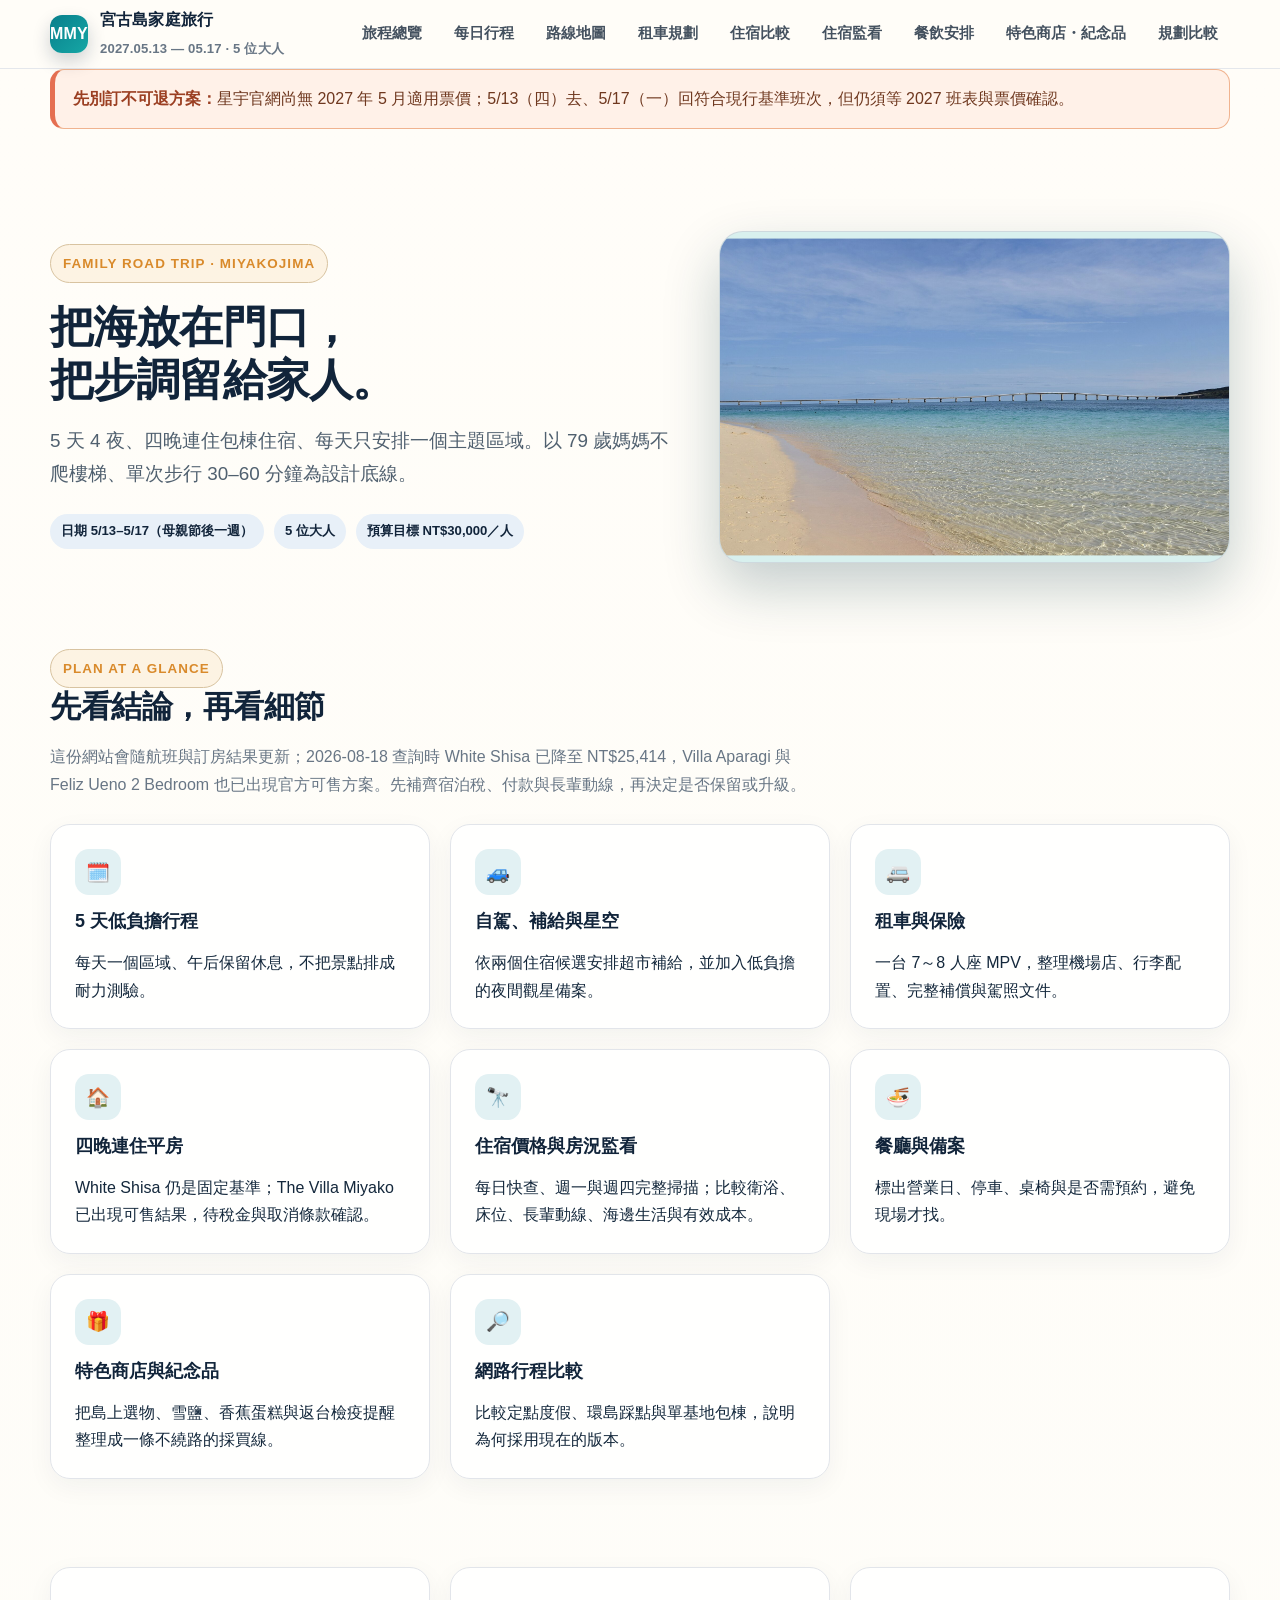
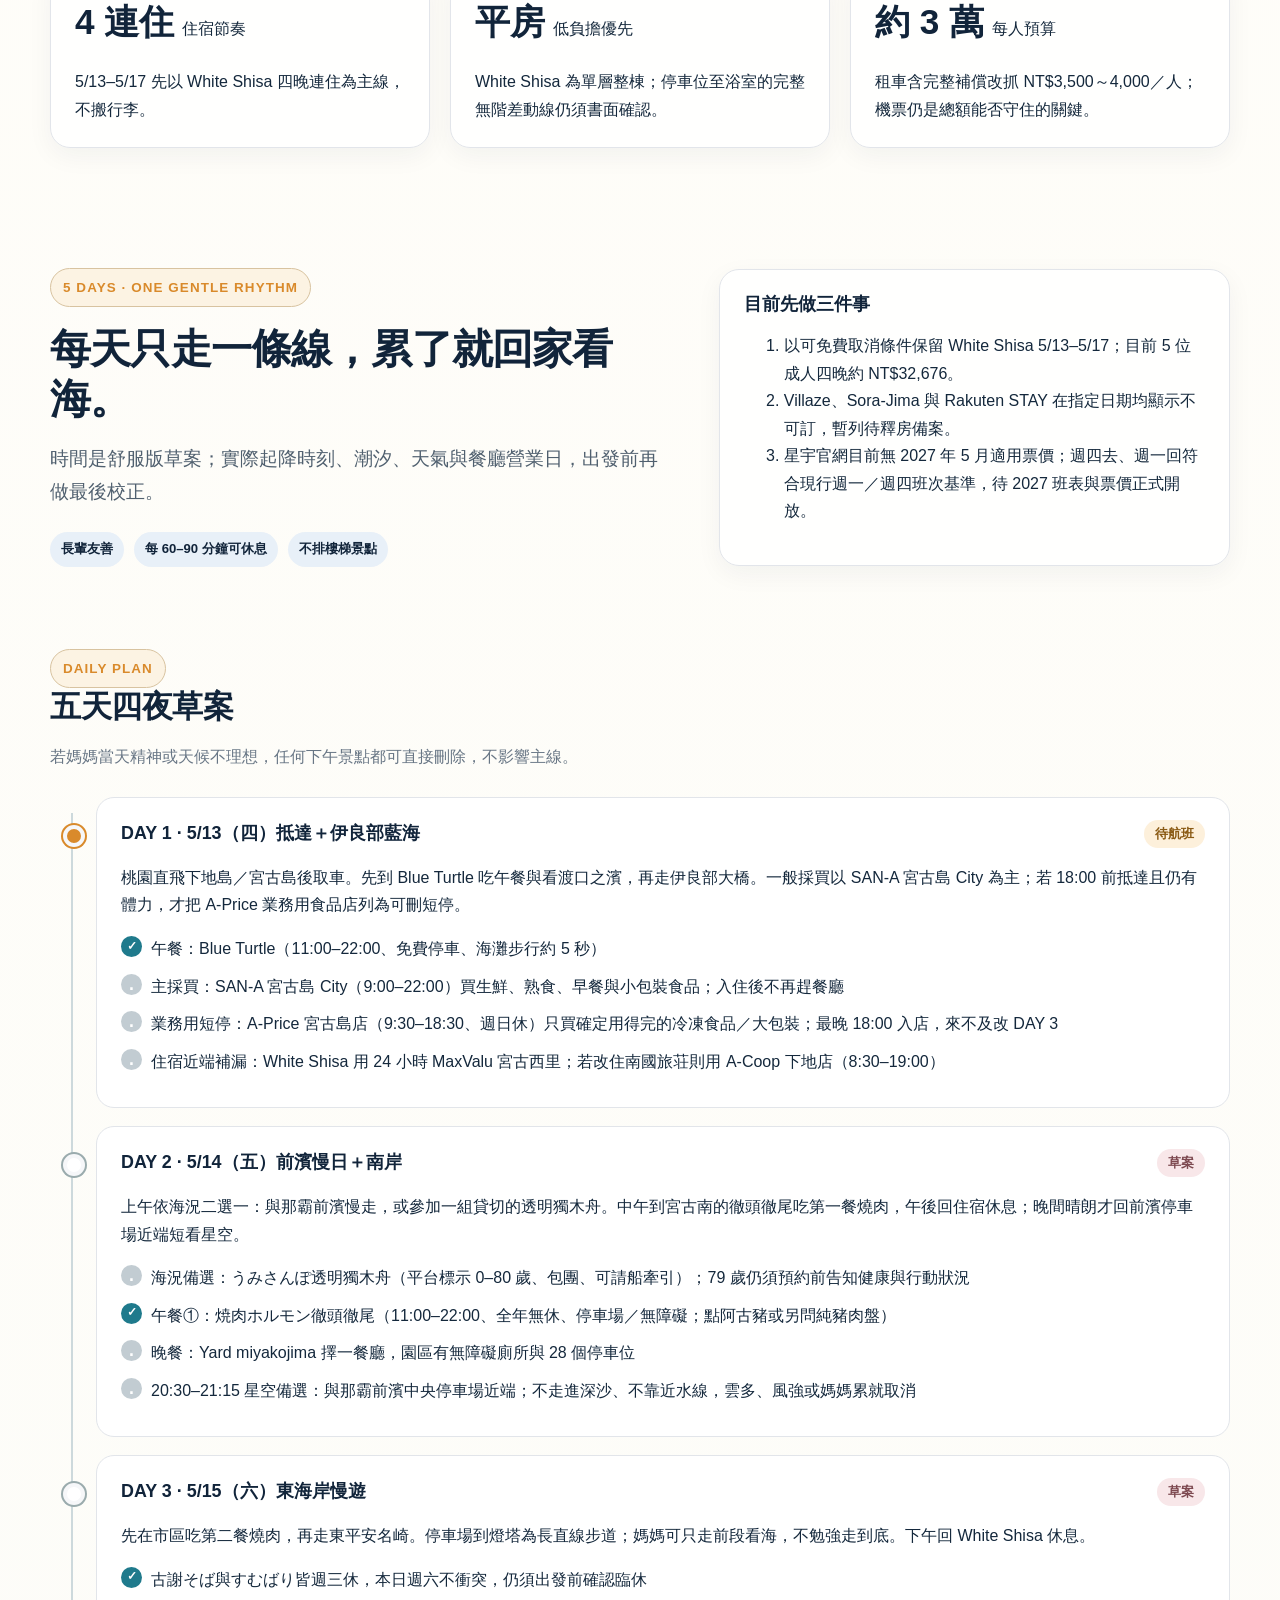
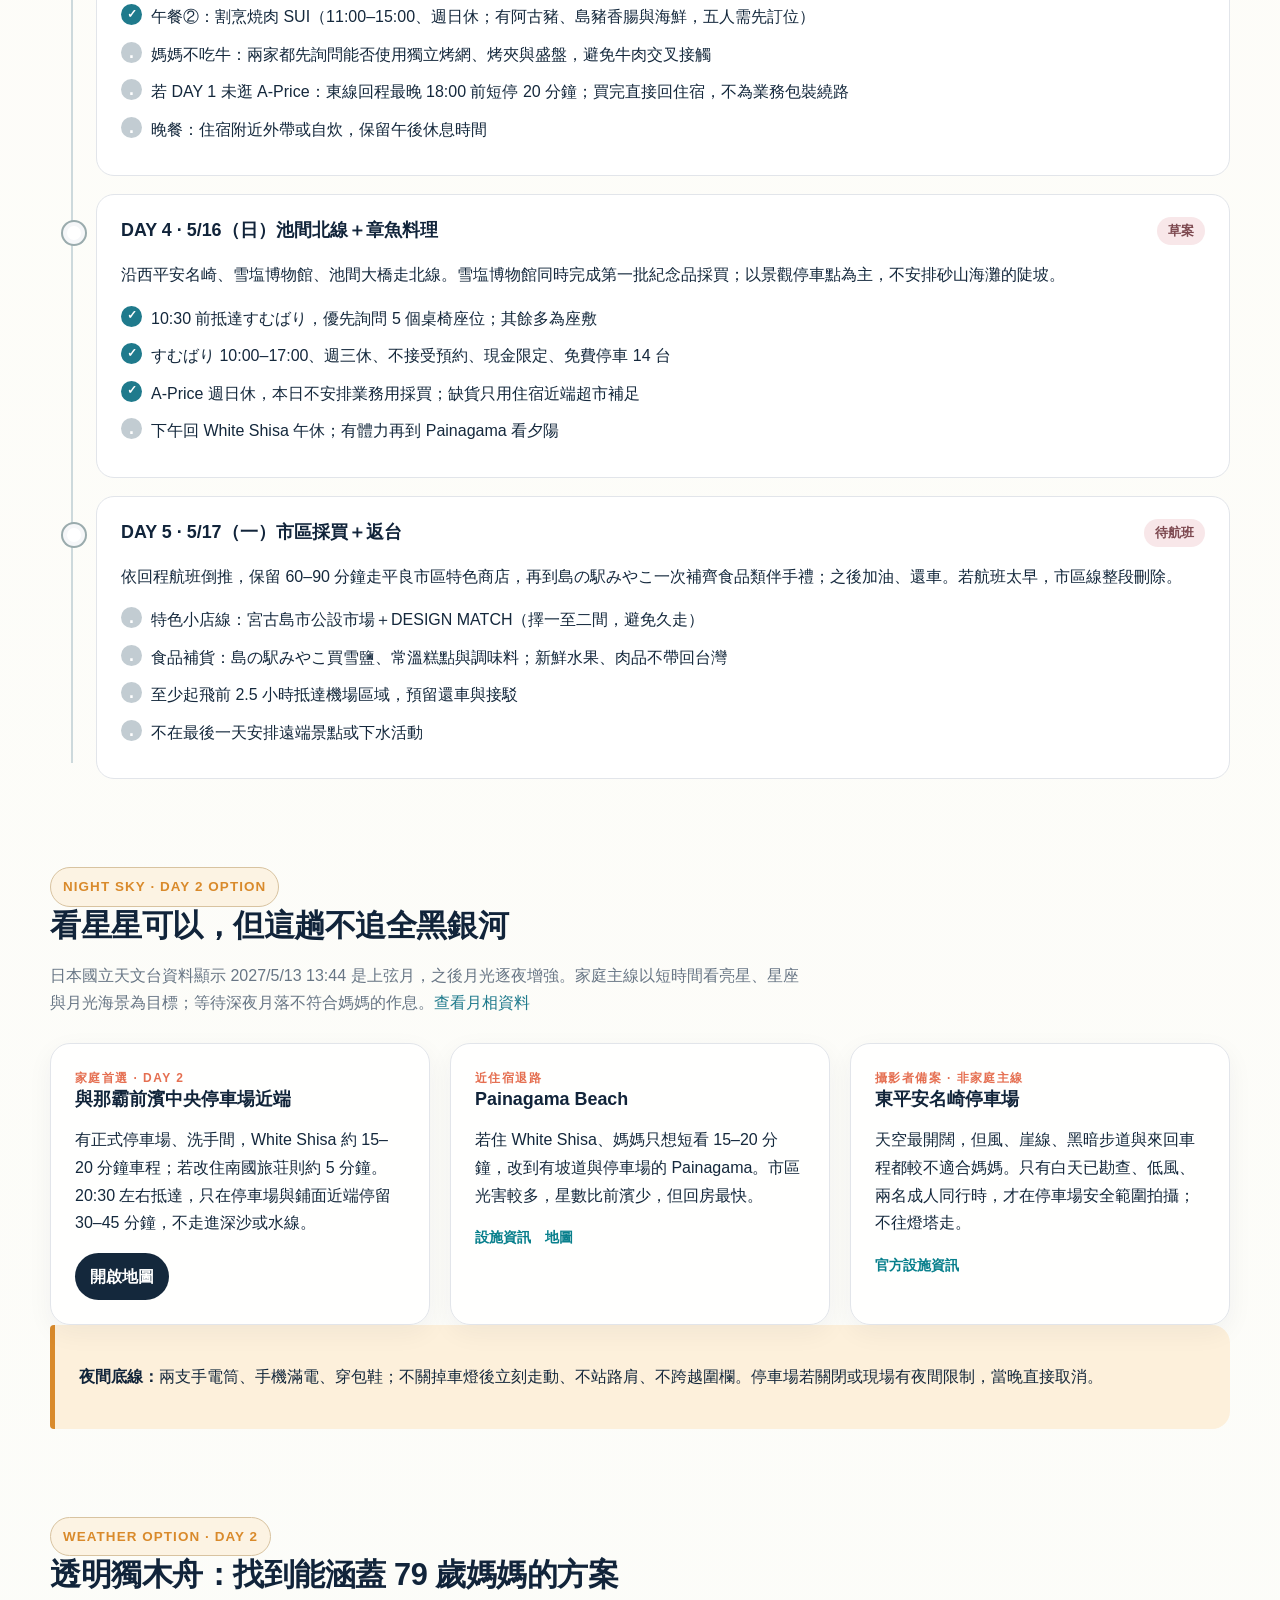
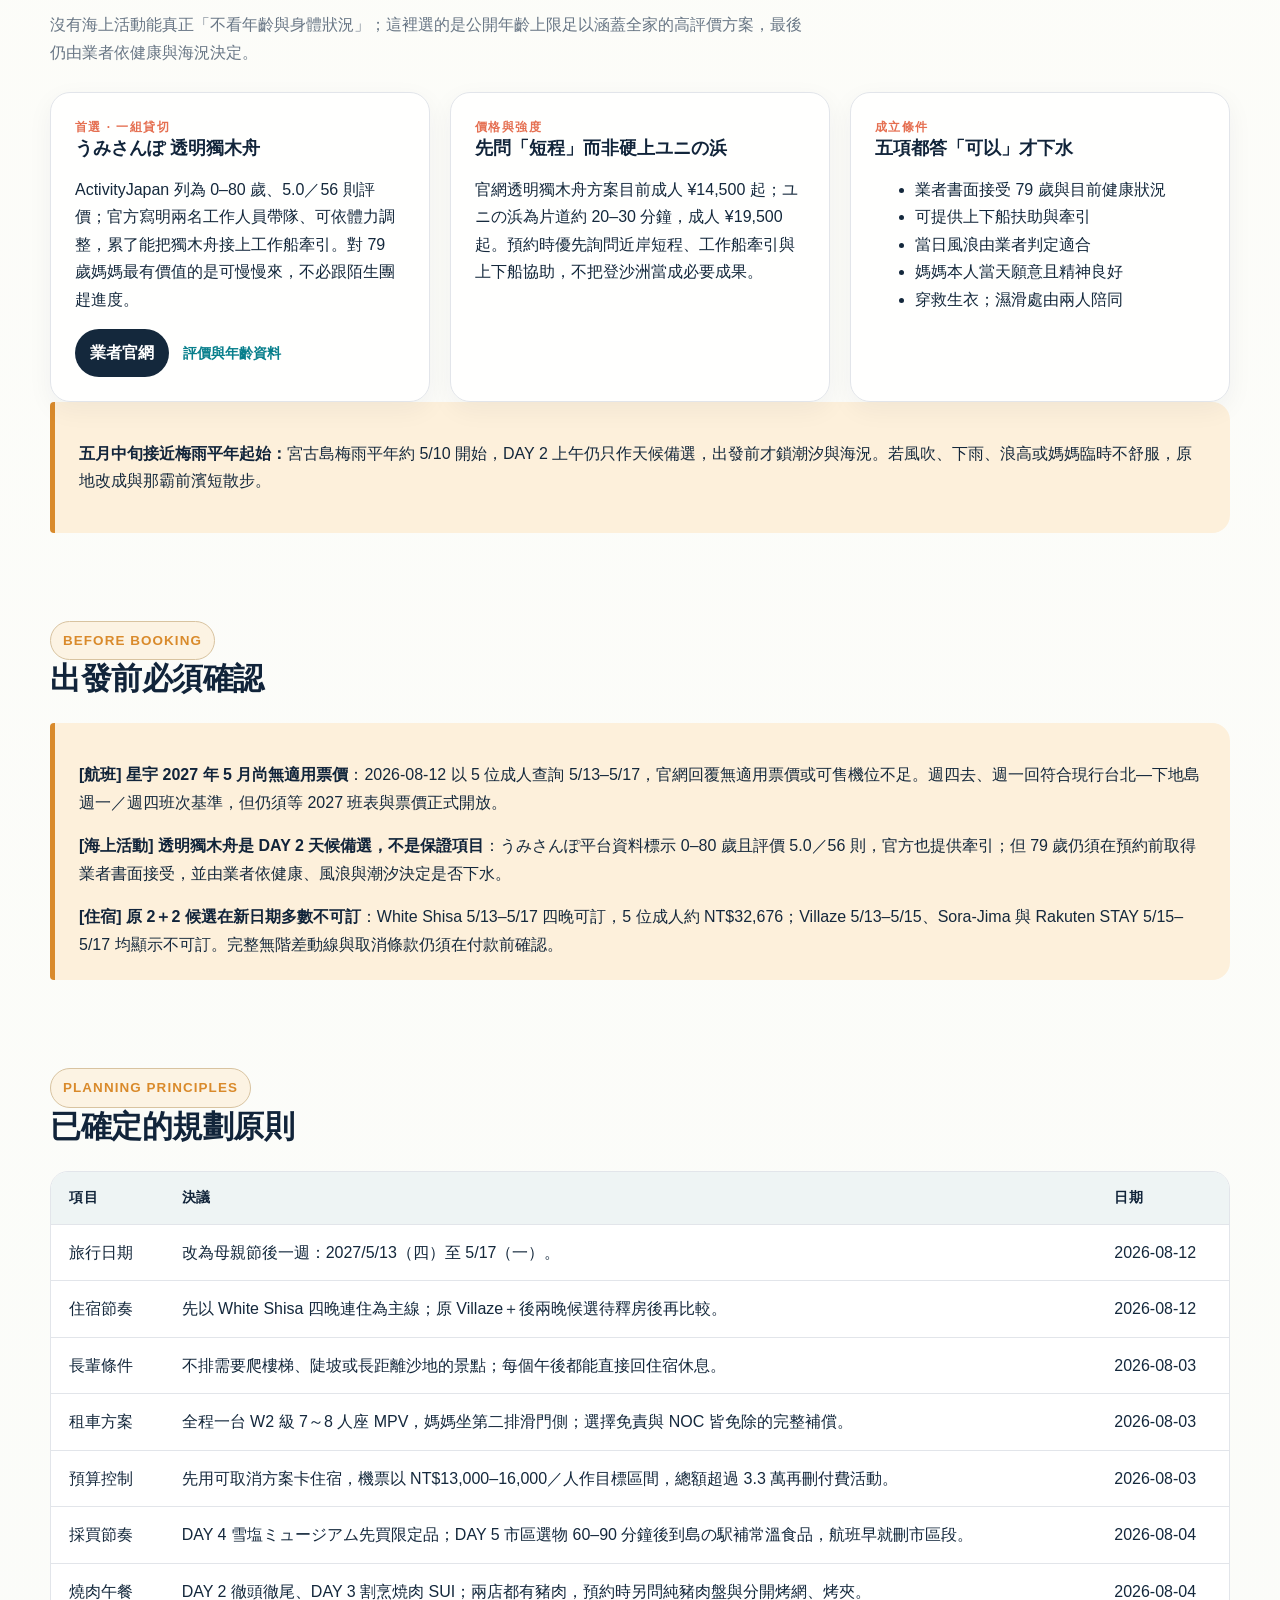
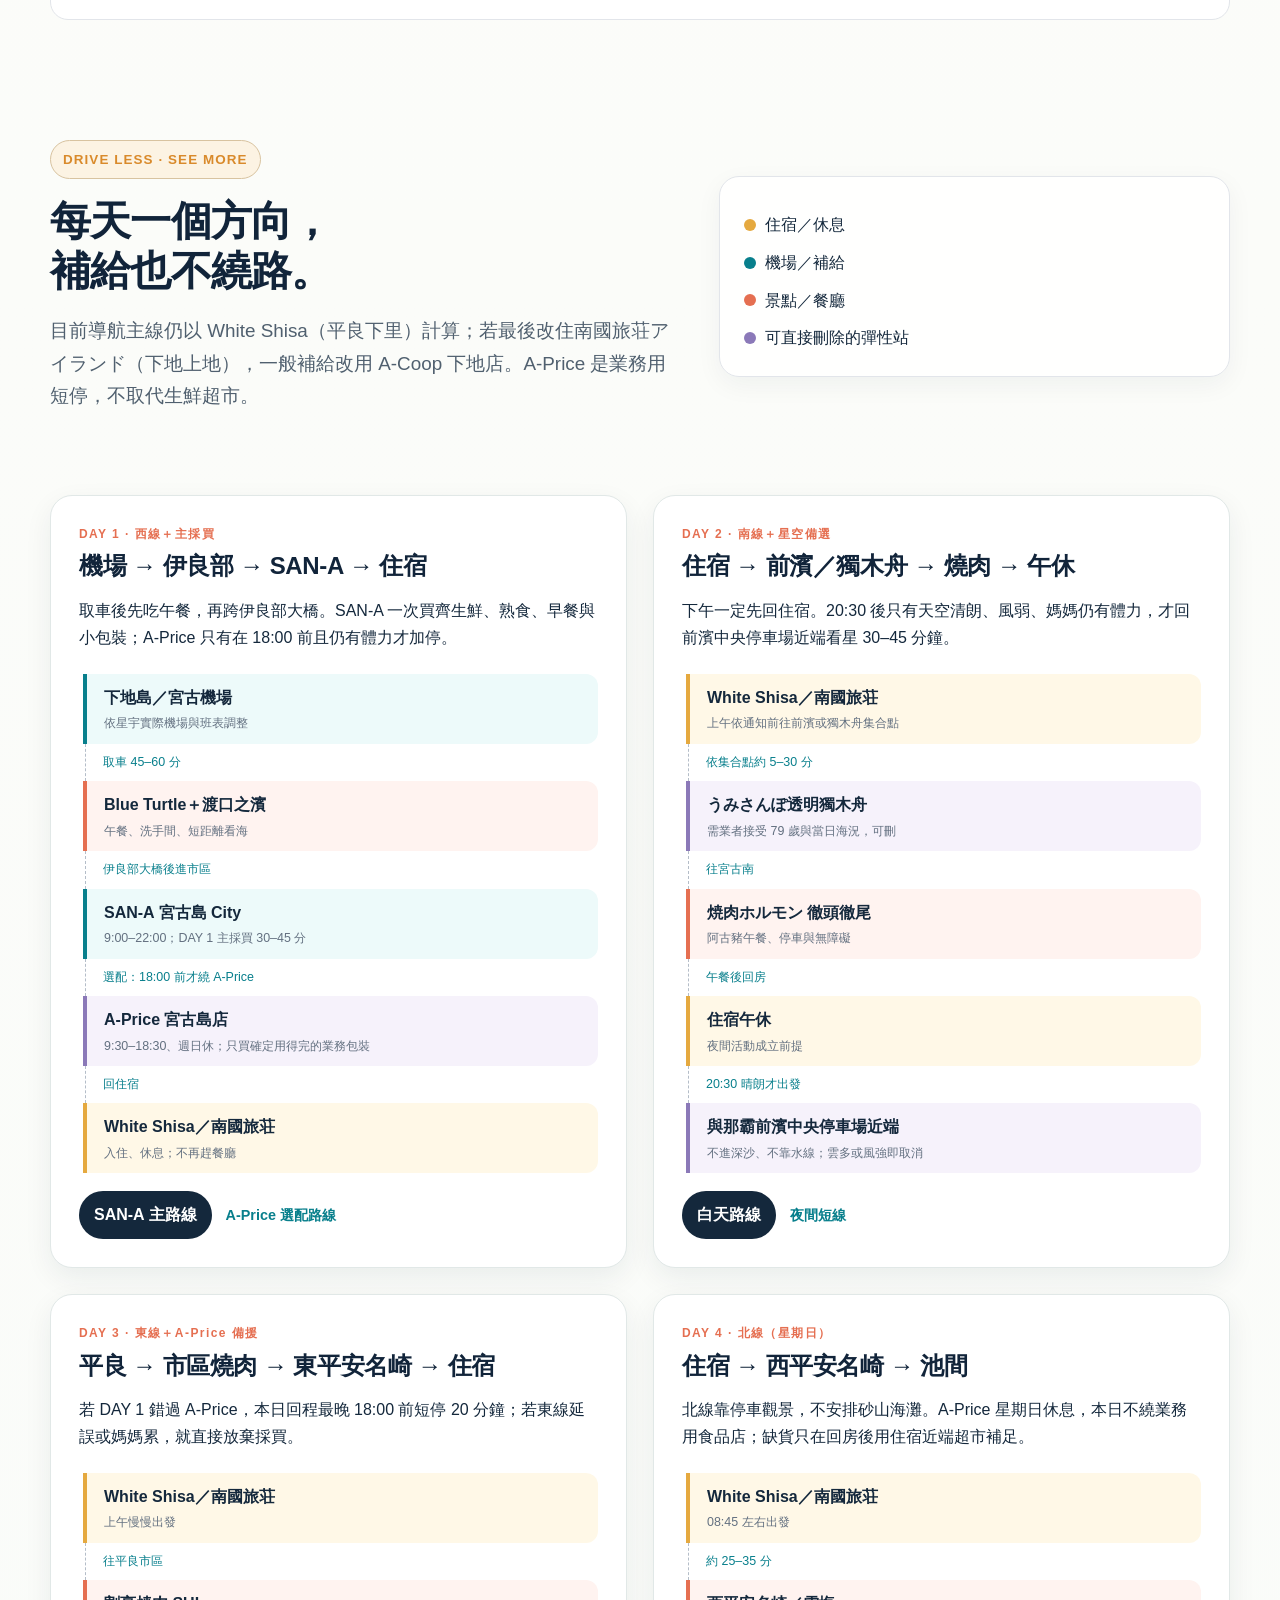
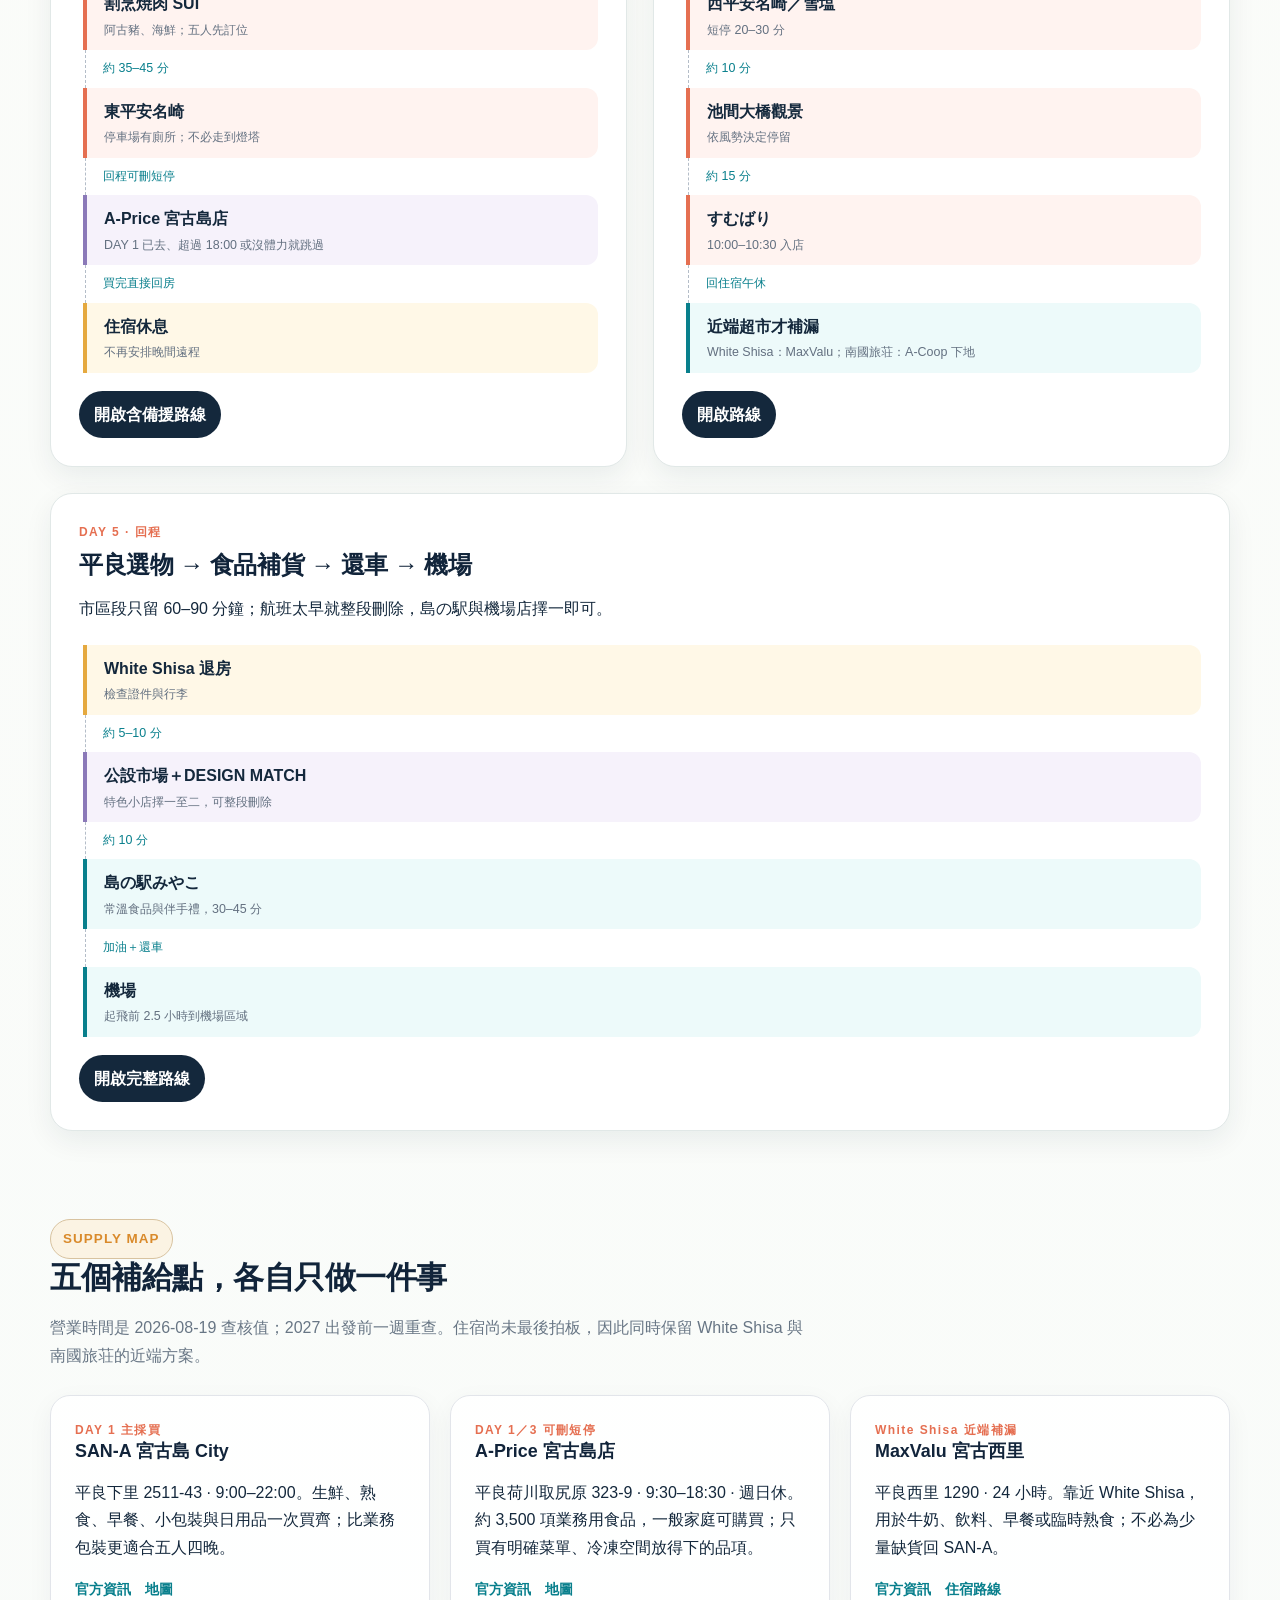
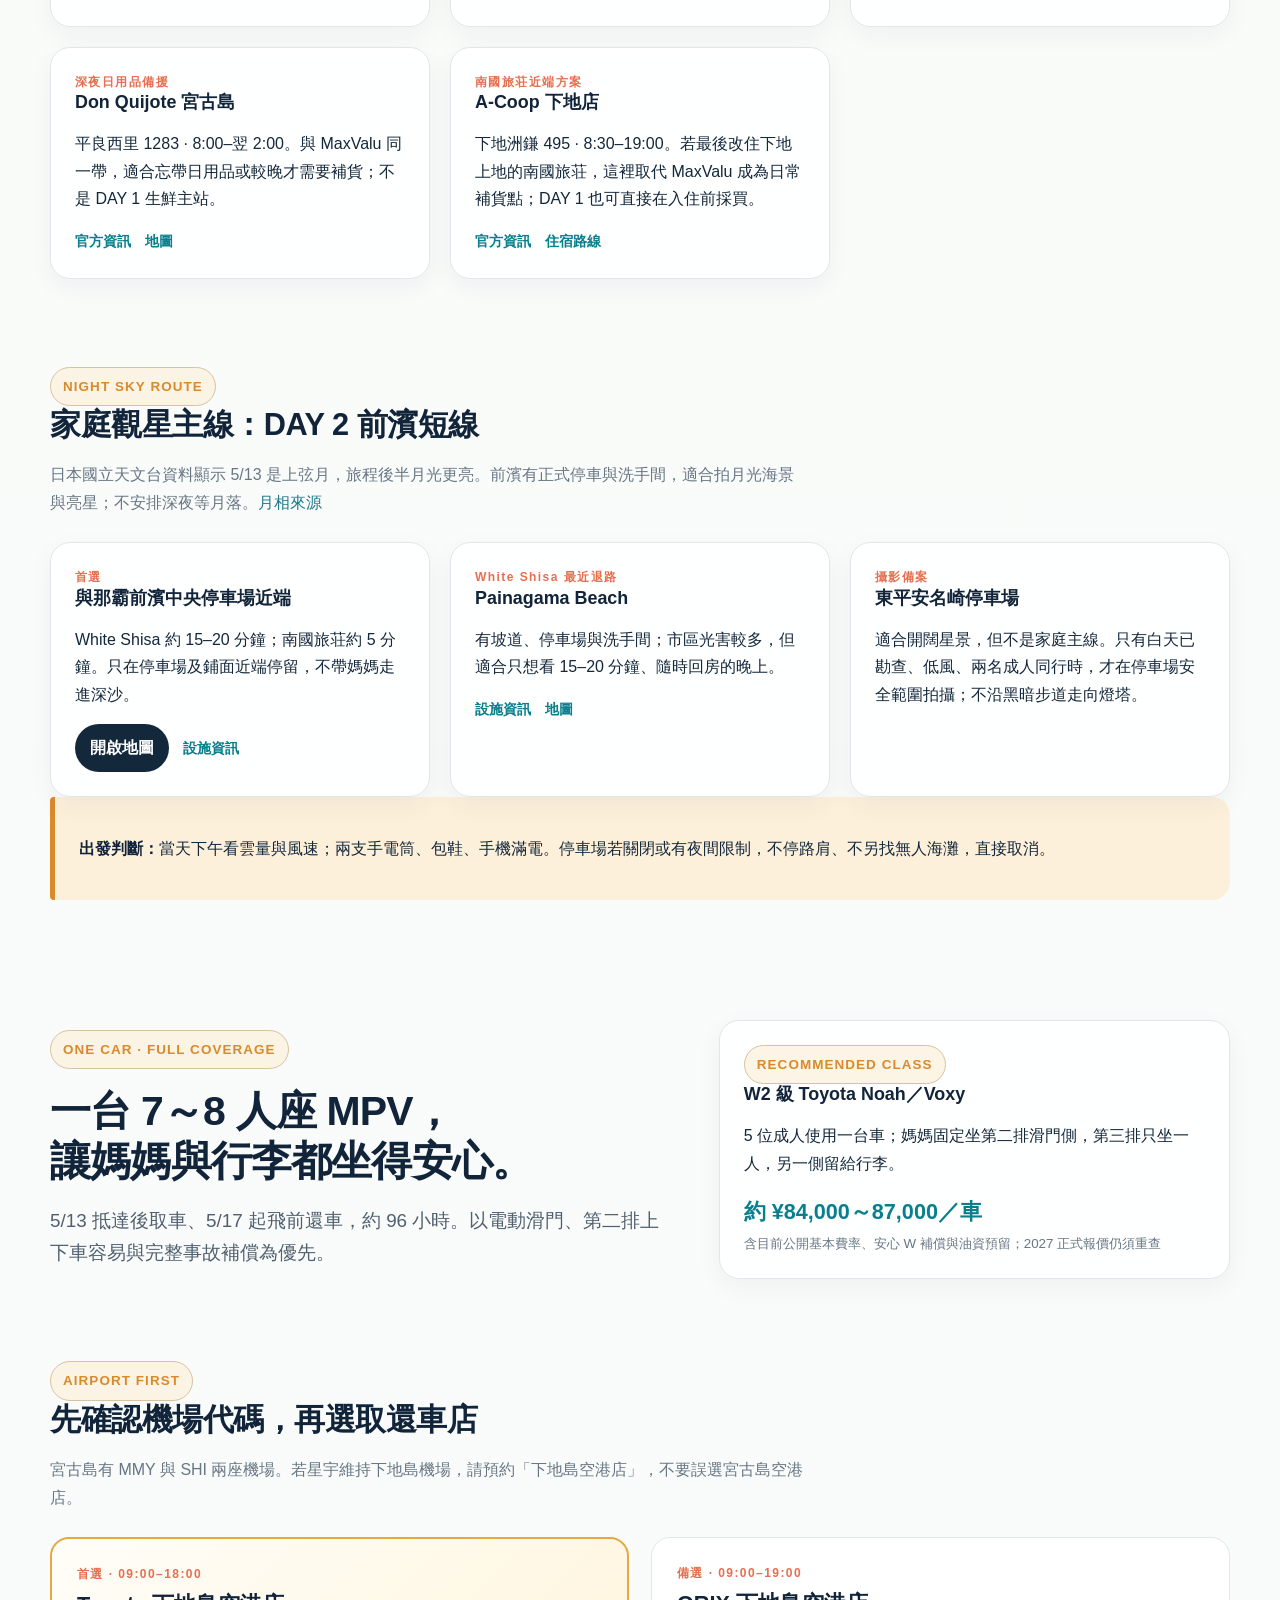
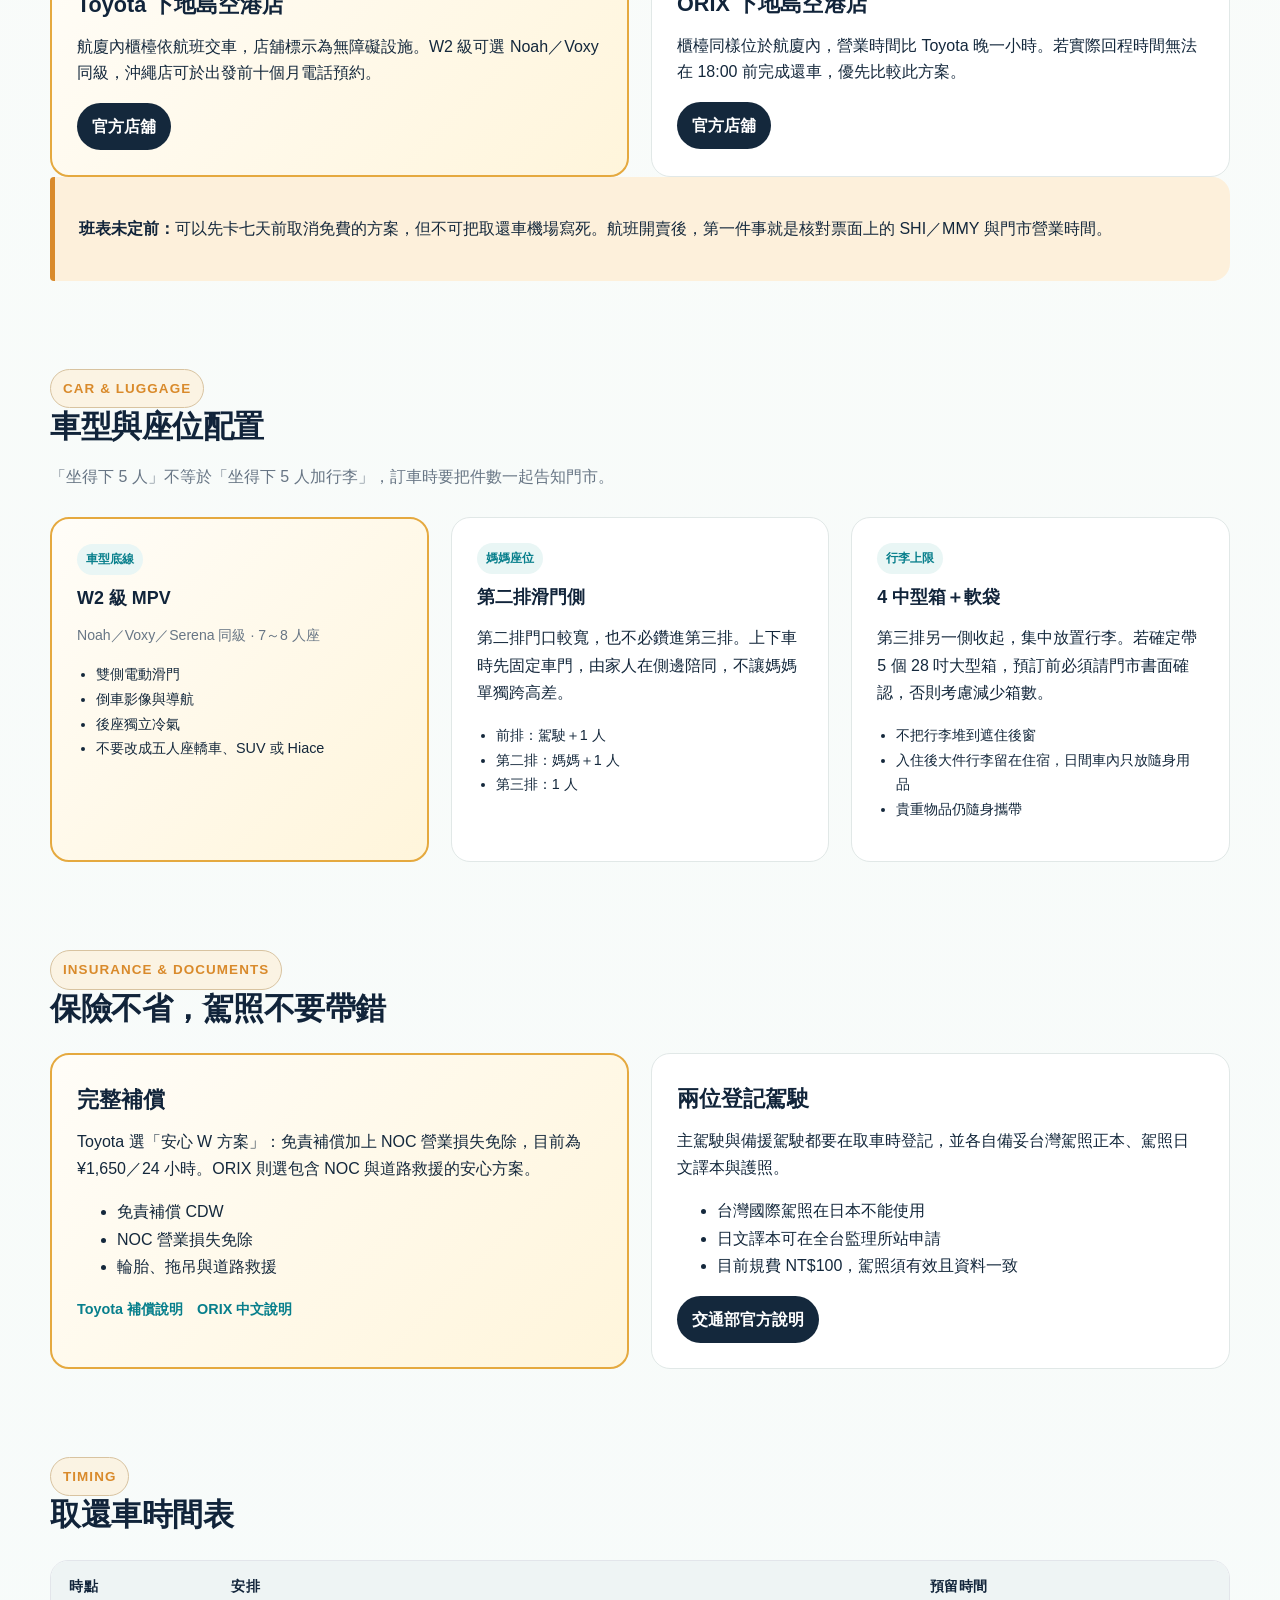
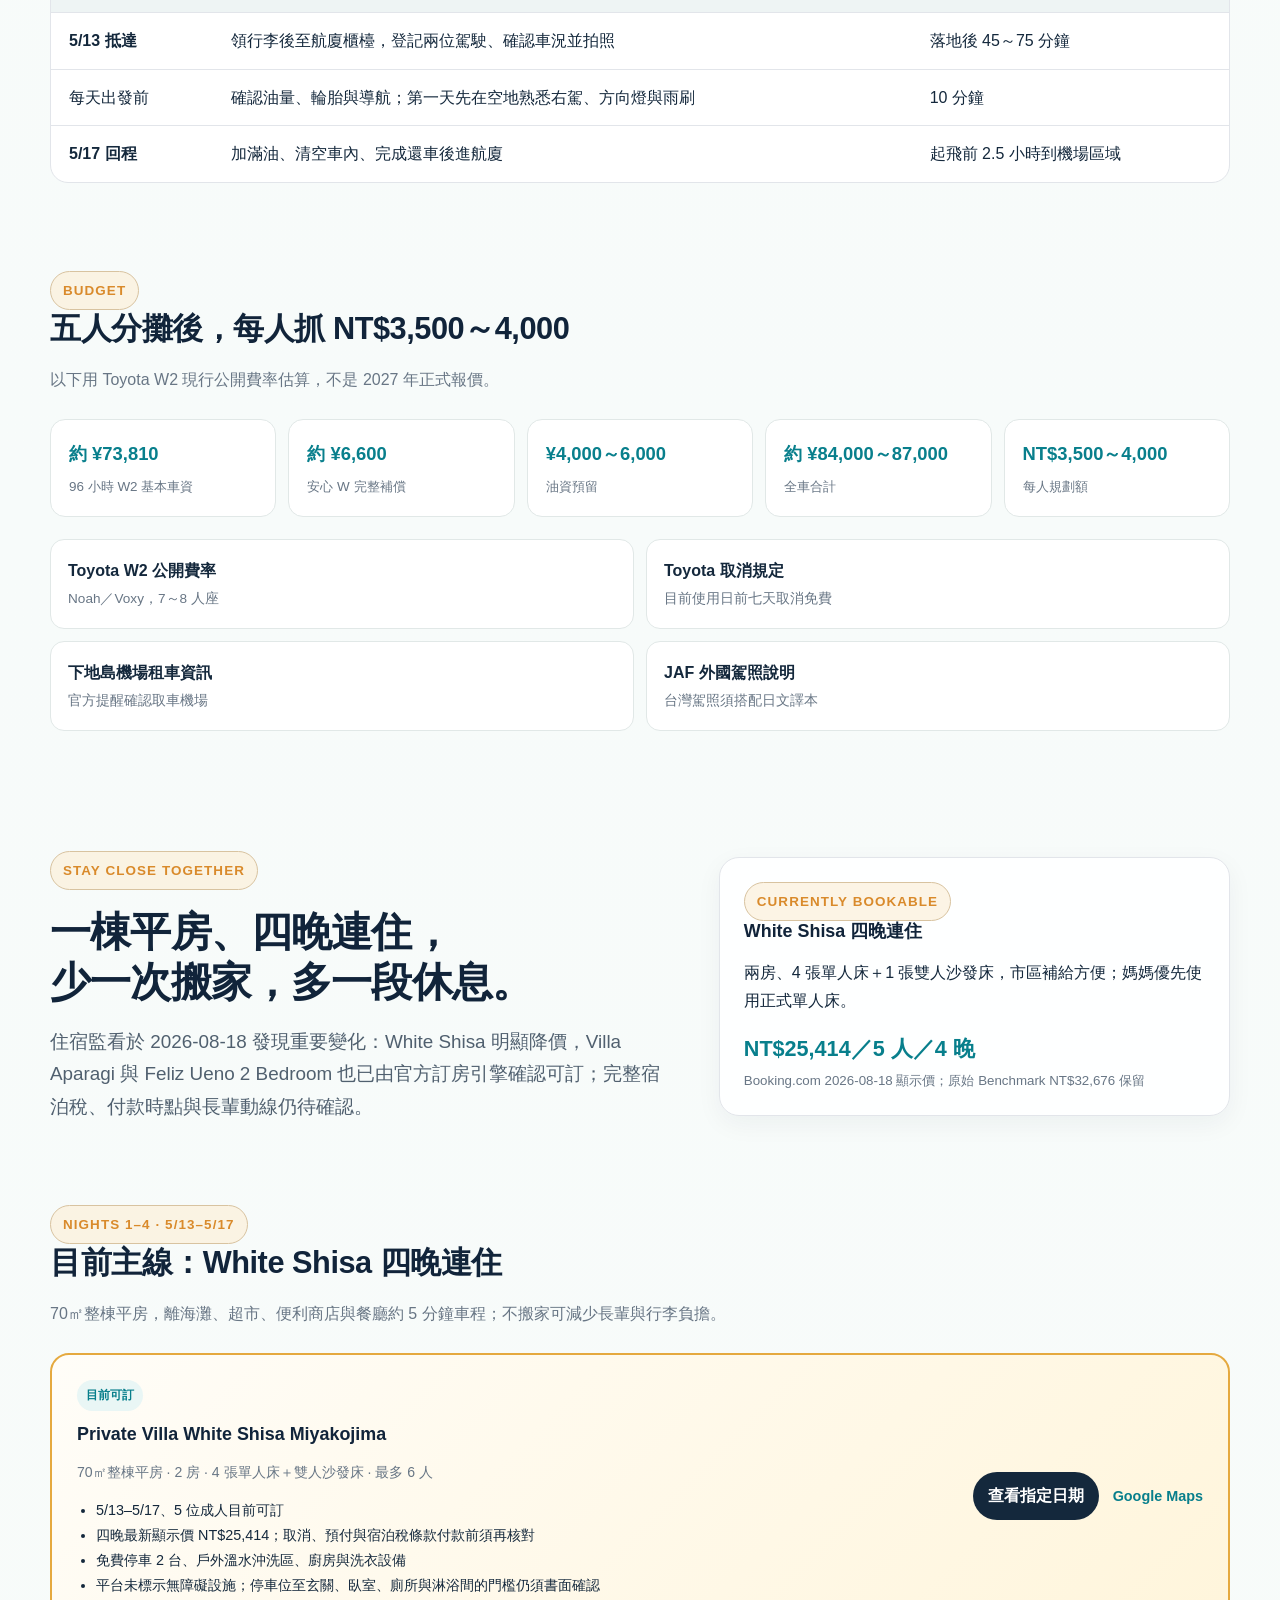
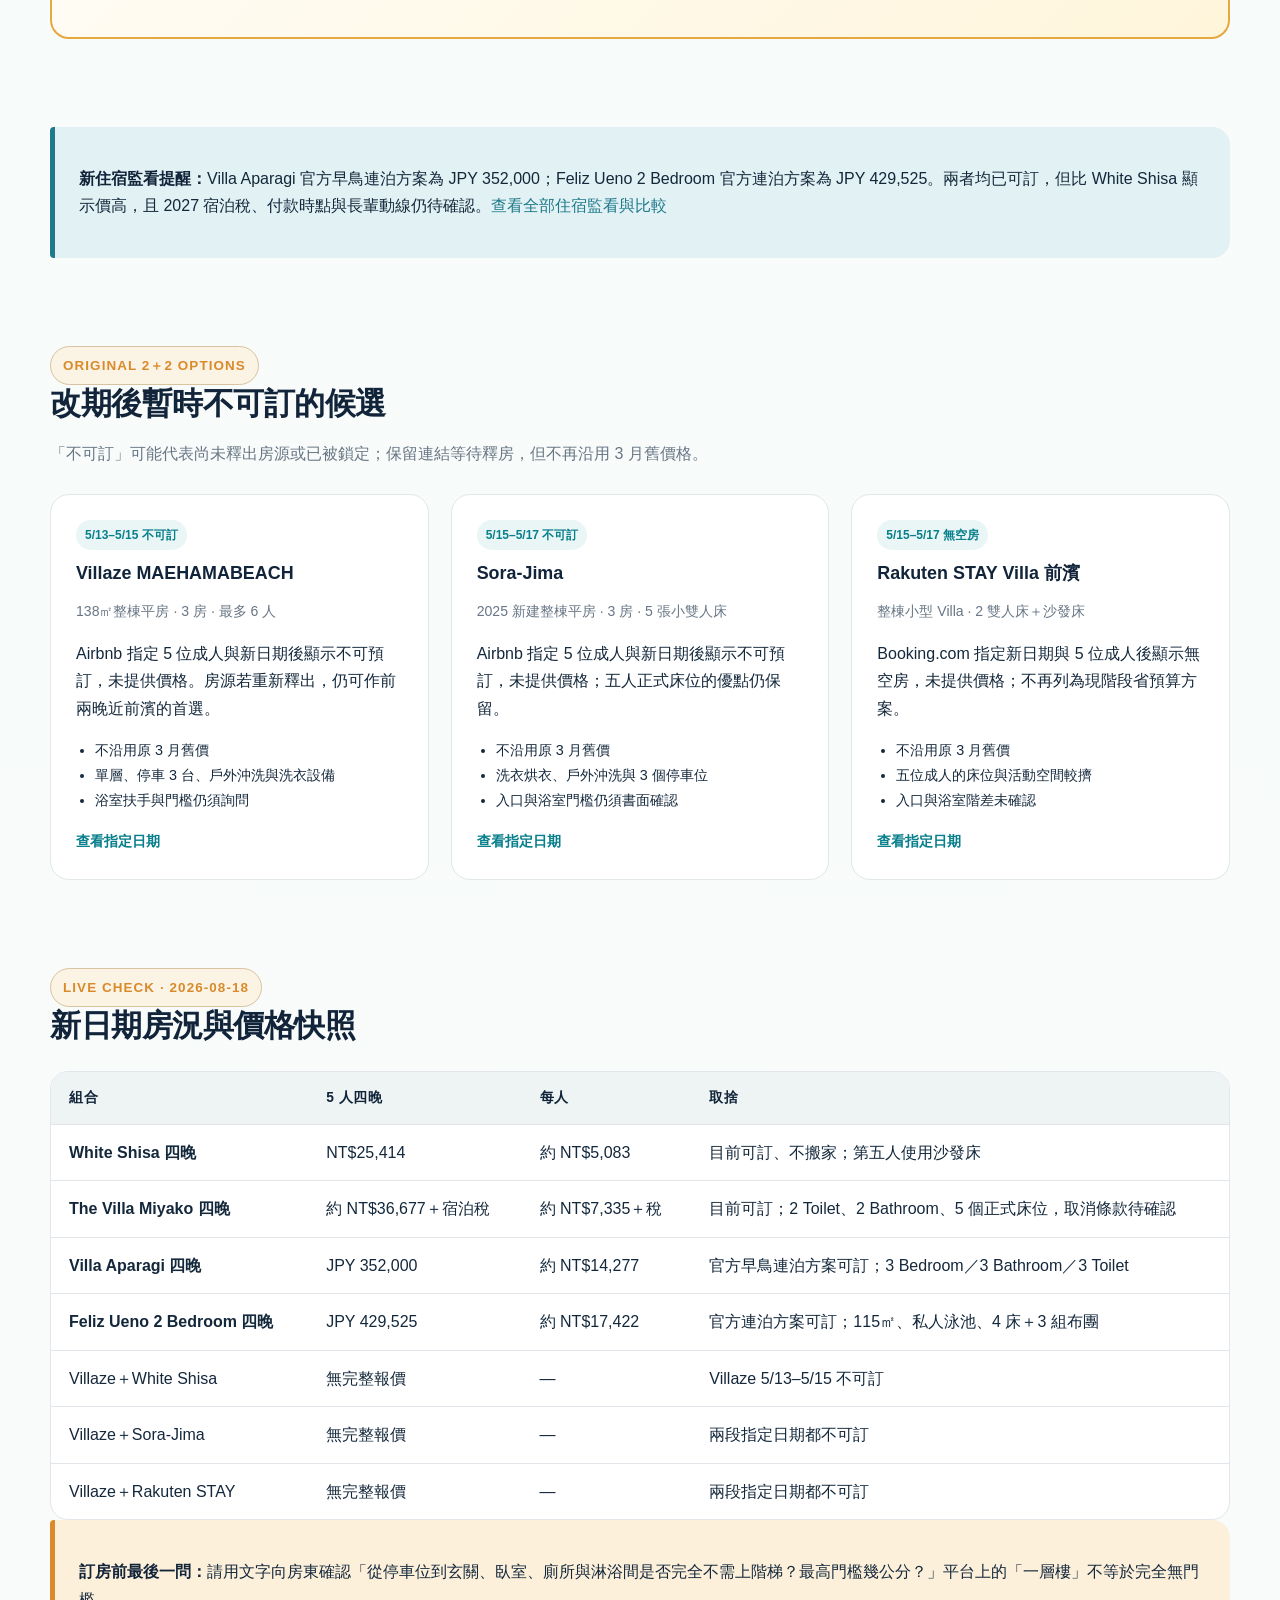
==== index.html @ 47e3abe0 "Record September 2 accommodation check" ====
<!doctype html>
<html lang="zh-Hant">
<head>
  <meta charset="utf-8">
  <meta name="viewport" content="width=device-width, initial-scale=1">
  <meta name="description" content="2027 年 5 月宮古島五天四夜家庭自駕旅行規劃：星宇航班、平房包棟住宿、租車保險、超市補給、低負擔夜間觀星、透明獨木舟與燒肉午餐。">
  <title>2027 宮古島家庭旅行｜5 天 4 夜</title>
  <style>:root {
  color-scheme: light;
  --ink: #1a2230;
  --muted: #64707f;
  --line: #e2e5ea;
  --paper: #f6f7f9;
  --surface: #ffffff;
  --navy: #11243a;       /* storm navy */
  --teal: #1f7a8c;       /* storm band */
  --teal-soft: #e2f1f3;
  --amber: #d98a2b;      /* solar */
  --amber-soft: #fdf0db;
  --blue: #3a6ea5;
  --blue-soft: #e8f0f8;
  --rose: #a85b62;
  --rose-soft: #f8e7e9;
  --green: #1c7a52;
  --green-soft: #ddf3e7;
  --shadow: 0 18px 45px rgba(17, 36, 58, 0.10);
  font-family: "Segoe UI", "Noto Sans TC", "Microsoft JhengHei", sans-serif;
}

* { box-sizing: border-box; }
html { scroll-behavior: smooth; }

body {
  margin: 0;
  color: var(--ink);
  line-height: 1.72;
  background:
    radial-gradient(circle at 88% 4%, rgba(217, 138, 43, 0.10), transparent 26rem),
    radial-gradient(circle at 6% 96%, rgba(31, 122, 140, 0.08), transparent 26rem),
    linear-gradient(180deg, #fafbfc 0%, var(--paper) 100%);
}

a { color: var(--teal); text-decoration: none; }
a:hover { text-decoration: underline; }

.shell { width: min(1180px, calc(100% - 40px)); margin: 0 auto; }

/* ── Top bar ── */
.topbar {
  position: sticky; z-index: 10; top: 0;
  border-bottom: 1px solid rgba(226, 229, 234, 0.9);
  background: rgba(250, 251, 252, 0.9);
  backdrop-filter: blur(16px);
}
.topbar-inner { min-height: 68px; display: flex; align-items: center; justify-content: space-between; gap: 24px; }
.brand { display: flex; align-items: center; gap: 12px; color: var(--navy); font-weight: 750; letter-spacing: 0.01em; }
.brand-mark {
  width: 38px; height: 38px; border-radius: 12px; display: grid; place-items: center;
  color: #fff; background: linear-gradient(145deg, var(--navy), var(--amber));
  box-shadow: 0 8px 18px rgba(17, 36, 58, 0.20); font-weight: 800;
}
.brand-sub { color: var(--muted); font-weight: 600; font-size: 0.82rem; }
.nav { display: flex; flex-wrap: wrap; gap: 8px; }
.nav a { padding: 8px 12px; border-radius: 999px; color: #44515f; font-size: 0.92rem; font-weight: 650; }
.nav a:hover, .nav a[aria-current="page"] { color: var(--navy); background: var(--teal-soft); text-decoration: none; }

/* ── Hero ── */
.hero { padding: 76px 0 42px; display: grid; grid-template-columns: minmax(0, 1.1fr) minmax(320px, 0.9fr); align-items: center; gap: 54px; }
.document-hero h1 { font-size: clamp(1.85rem, 3.2vw, 2.85rem); }
.eyebrow {
  display: inline-flex; align-items: center; gap: 8px; padding: 7px 12px;
  border: 1px solid #d8c3a0; border-radius: 999px; color: var(--amber);
  background: rgba(253, 240, 219, 0.7); font-size: 0.84rem; font-weight: 750;
  letter-spacing: 0.08em; text-transform: uppercase;
}
h1, h2, h3 { color: var(--navy); line-height: 1.22; }
h1 { margin: 18px 0; font-size: clamp(1.95rem, 3.4vw, 3rem); letter-spacing: -0.02em; }
h2 { margin: 0 0 18px; font-size: clamp(1.55rem, 2.4vw, 2.1rem); letter-spacing: -0.015em; }
h3 { margin: 0 0 8px; font-size: 1.12rem; }
.lead { max-width: 720px; margin: 0; color: #50606f; font-size: clamp(1.02rem, 1.6vw, 1.18rem); }
.hero-visual {
  border: 1px solid rgba(206, 216, 221, 0.9); border-radius: 28px; overflow: hidden;
  background: linear-gradient(145deg, #fff, #eef4f5); box-shadow: var(--shadow);
}
.hero-visual svg { width: 100%; height: auto; display: block; }

/* ── Sections & grid ── */
.section { padding: 44px 0; }
.section-header { max-width: 760px; margin-bottom: 26px; }
.section-header p { margin: 0; color: var(--muted); }
.grid { display: grid; gap: 20px; }
.grid-2 { grid-template-columns: repeat(2, minmax(0, 1fr)); }
.grid-3 { grid-template-columns: repeat(3, minmax(0, 1fr)); }

.card {
  padding: 24px; border: 1px solid var(--line); border-radius: 20px;
  background: rgba(255, 255, 255, 0.92); box-shadow: 0 8px 26px rgba(17, 36, 58, 0.05);
}
.card p:last-child, .card ul:last-child { margin-bottom: 0; }
a.card { display: block; color: inherit; transition: transform .15s ease, box-shadow .15s ease; }
a.card:hover { transform: translateY(-3px); box-shadow: var(--shadow); text-decoration: none; }
.icon {
  width: 46px; height: 46px; margin-bottom: 16px; border-radius: 14px; display: grid; place-items: center;
  color: var(--teal); background: var(--teal-soft); font-size: 1.2rem; font-weight: 800;
}
.metric { display: flex; align-items: baseline; gap: 8px; }
.metric strong { color: var(--navy); font-size: 2.2rem; }

/* ── Status pills ── */
.status-row { display: flex; flex-wrap: wrap; gap: 10px; margin-top: 24px; }
.pill, .status { display: inline-flex; align-items: center; gap: 7px; padding: 6px 11px; border-radius: 999px; font-size: 0.82rem; font-weight: 750; }
.pill { color: var(--navy); background: var(--blue-soft); }
.status.done    { color: var(--green); background: var(--green-soft); }
.status.current { color: #8a5a14; background: var(--amber-soft); }
.status.pending { color: #7d4950; background: var(--rose-soft); }

/* ── Timeline (progress) ── */
.timeline { position: relative; display: grid; gap: 18px; margin-left: 12px; padding-left: 34px; }
.timeline::before { content: ""; position: absolute; left: 9px; top: 16px; bottom: 16px; width: 2px; background: #cdd9dc; }
.timeline-item { position: relative; padding: 22px 24px; border: 1px solid var(--line); border-radius: 18px; background: #fff; }
.timeline-item::before {
  content: ""; position: absolute; left: -34px; top: 27px; width: 14px; height: 14px;
  border: 4px solid var(--paper); border-radius: 50%; background: var(--teal); box-shadow: 0 0 0 2px var(--teal);
}
.timeline-item.is-current::before { background: var(--amber); box-shadow: 0 0 0 2px var(--amber); }
.timeline-item.future::before { background: #fff; box-shadow: 0 0 0 2px #9aabad; }
.timeline-item h3 { display: flex; align-items: center; justify-content: space-between; gap: 16px; }

/* ── Checklist ── */
.checklist { padding-left: 0; list-style: none; margin: 12px 0 0; }
.checklist li { position: relative; margin: 10px 0; padding-left: 30px; }
.checklist li::before {
  content: "✓"; position: absolute; left: 0; top: 1px; width: 21px; height: 21px; display: grid; place-items: center;
  border-radius: 50%; color: #fff; background: var(--teal); font-size: 0.72rem; font-weight: 900;
}
.checklist li.todo::before { content: "·"; background: #c2ccd2; font-size: 1.1rem; }

/* ── Table ── */
.table-wrap { border: 1px solid var(--line); border-radius: 18px; overflow-x: auto; background: #fff; }
table { width: 100%; border-collapse: collapse; }
th, td { padding: 14px 18px; border-bottom: 1px solid var(--line); text-align: left; vertical-align: top; }
th { color: var(--navy); background: #eef4f4; font-size: 0.86rem; letter-spacing: 0.04em; }
tr:last-child td { border-bottom: 0; }

/* ── Callout ── */
.callout { padding: 22px 24px; border-left: 5px solid var(--teal); border-radius: 4px 18px 18px 4px; background: var(--teal-soft); }
.callout.warning { border-color: var(--amber); background: var(--amber-soft); }
.callout strong { color: var(--navy); }

/* ── Footer ── */
.footer { margin-top: 54px; padding: 28px 0 42px; border-top: 1px solid var(--line); color: var(--muted); font-size: 0.88rem; }
code { padding: 0.15em 0.42em; border-radius: 6px; color: #174a56; background: #e8f1f1; font-family: "Cascadia Code", Consolas, monospace; font-size: 0.9em; }

/* ── Responsive ── */
@media (max-width: 900px) {
  .hero { grid-template-columns: 1fr; padding-top: 52px; }
  .grid-3 { grid-template-columns: repeat(2, minmax(0, 1fr)); }
}
@media (max-width: 650px) {
  .shell { width: min(100% - 24px, 1180px); }
  .topbar-inner { padding: 12px 0; align-items: flex-start; flex-direction: column; gap: 8px; }
  .nav { width: 100%; overflow-x: auto; flex-wrap: nowrap; padding-bottom: 4px; }
  .nav a { white-space: nowrap; }
  .grid-2, .grid-3 { grid-template-columns: 1fr; }
  .timeline-item h3 { flex-direction: column; align-items: flex-start; gap: 8px; }
}
@media print {
  .topbar { position: static; }
  .nav { display: none; }
  body { background: #fff; }
  .card, .timeline-item, .table-wrap { box-shadow: none; break-inside: avoid; }
}

:root{--coral:#e56f51;--sea:#087f8c;--lagoon:#7bd9d5;--sand:#f5e7ca;--ink:#14283c;--muted:#687685}
html{scroll-behavior:smooth;scroll-padding-top:88px}body{background:linear-gradient(180deg,#fffdf8 0,#f7fbfa 45%,#fffdf8 100%)}
.topbar{backdrop-filter:blur(12px);background:rgba(255,253,248,.94)!important}.brand-mark{background:linear-gradient(135deg,var(--sea),#16a7a5)!important}.nav a[aria-current="page"]{color:var(--sea)!important;border-color:var(--sea)!important}
.hero{gap:44px}.hero-visual{overflow:hidden!important;border-radius:24px;background:#d8f0ee!important;box-shadow:0 24px 55px rgba(10,53,67,.24)}.hero-visual:before,.hero-visual:after{display:none!important}.hero-visual svg{display:block;width:100%;height:100%;min-height:330px}.document-hero{padding-bottom:38px}
.price-big{display:block;color:var(--sea);font-size:1.35rem;margin:16px 0 4px}.stay-highlight small{display:block;color:var(--muted);line-height:1.5}.stay-highlight{align-self:center}
.map-legend{align-self:center}.map-legend p{display:flex;align-items:center;gap:9px;margin:10px 0}.legend{width:12px;height:12px;border-radius:999px;display:inline-block}.legend.stay{background:#e5a93f}.legend.station{background:var(--sea)}.legend.spot{background:var(--coral)}.legend.rest{background:#8b79b8}
.map-days{display:grid;grid-template-columns:repeat(2,minmax(0,1fr));gap:26px}.map-day{background:#fff;border:1px solid #e1e8e7;border-radius:22px;padding:28px;box-shadow:0 10px 28px rgba(20,40,60,.07)}.map-day:last-child{grid-column:1/-1}.map-day h2{font-size:1.5rem;margin:7px 0}.day-kicker{color:var(--coral);font-size:.75rem;font-weight:800;letter-spacing:.12em}.route-flow{margin:22px 0 18px;padding-left:4px}.node{position:relative;padding:10px 13px 9px 17px;border-left:4px solid;border-radius:0 12px 12px 0;background:#f8faf9}.node b,.node small{display:block}.node small{color:#637080;font-size:.78rem;margin-top:2px}.node.stay{border-color:#e5a93f;background:#fff8e7}.node.station{border-color:var(--sea);background:#edfafa}.node.spot{border-color:var(--coral);background:#fff3f0}.node.rest{border-color:#8b79b8;background:#f6f2fb}.line{font-size:.78rem;color:#6b7785;padding:8px 0 8px 17px;margin-left:2px;border-left:1px dashed #b4bdc8}.line.drive{color:var(--sea)}
.map-actions,.stay-actions{display:flex;gap:14px;align-items:center;flex-wrap:wrap}.map-actions a:not(.map-button),.stay-actions a:not(.map-button),.stay-card a{font-size:.9rem;color:var(--sea);font-weight:700}.map-button{display:inline-block;background:var(--ink);color:#fff!important;padding:10px 15px;border-radius:999px;font-weight:800;text-decoration:none}.map-button:hover{background:var(--sea)}
.stay-grid{display:grid;grid-template-columns:repeat(3,minmax(0,1fr));gap:22px}.stay-card,.stay-wide{background:#fff;border:1px solid #e1e8e7;border-radius:19px;padding:25px}.stay-wide{display:grid;grid-template-columns:minmax(0,1fr) auto;gap:28px;align-items:center}.stay-card.featured,.stay-wide.featured,.food-card.featured,.compare-card.featured{border:2px solid #e5a93f;background:linear-gradient(135deg,#fffdf8,#fff5db)}.stay-rank{display:inline-block;background:#e9f6f5;color:var(--sea);font-size:.75rem;font-weight:800;padding:5px 9px;border-radius:999px}.stay-type,.food-meta{color:var(--muted);font-size:.88rem}.stay-card ul,.stay-wide ul{padding-left:19px;font-size:.9rem}.stay-card h3,.stay-wide h3{margin:13px 0 4px}
.food-rule{align-self:center}.food-rule ul{padding-left:20px}.food-days{display:grid;grid-template-columns:repeat(2,minmax(0,1fr));gap:22px}.food-card{background:#fff;border:1px solid #e1e8e7;border-radius:19px;padding:25px}.food-card h3{font-size:1.35rem;margin:7px 0}.food-card p{line-height:1.65}
.compare-grid{display:grid;grid-template-columns:repeat(3,minmax(0,1fr));gap:22px}.compare-card{background:#fff;border:1px solid #e1e8e7;border-radius:19px;padding:26px}.compare-card ul{padding-left:18px}.budget-grid{display:grid;grid-template-columns:repeat(5,minmax(0,1fr));gap:12px;margin:22px 0}.budget-grid article{background:#fff;border:1px solid #e1e8e7;border-radius:15px;padding:18px}.budget-grid strong,.budget-grid span{display:block}.budget-grid strong{font-size:1.15rem;color:var(--sea)}.budget-grid span{font-size:.84rem;color:var(--muted);margin-top:5px}.source-list{display:grid;grid-template-columns:repeat(2,minmax(0,1fr));gap:12px}.source-list a{display:flex;flex-direction:column;background:#fff;border:1px solid #e1e8e7;border-radius:14px;padding:17px;text-decoration:none;color:var(--ink)}.source-list a:hover{border-color:var(--sea)}.source-list span{color:var(--muted);font-size:.85rem;margin-top:3px}
.flight-alert{margin:0 auto 26px;max-width:1180px;background:#fff1e8;border:1px solid #f0b38f;border-left:5px solid var(--coral);border-radius:14px;padding:15px 18px;color:#6f381f}.flight-alert strong{color:#9b3f22}.section-anchor{display:block;position:relative}.single-site-nav{position:sticky;top:0;z-index:50}.photo-credit{font-size:.75rem;color:#74808c;margin-top:12px}.photo-credit a{color:inherit}
.watch-hero{padding-bottom:28px}.watch-summary{display:grid;gap:16px;padding-top:20px}.watch-alert{border-color:var(--coral);background:#fff2ec}.watch-grid{display:grid;grid-template-columns:repeat(2,minmax(0,1fr));gap:22px}.watch-card{background:#fff;border:1px solid #dce5e4;border-radius:22px;padding:25px;box-shadow:0 10px 30px rgba(20,40,60,.06)}.watch-card.high-priority{border:2px solid var(--coral);background:linear-gradient(135deg,#fff,#fff1e8)}.watch-card-head{display:flex;align-items:flex-start;justify-content:space-between;gap:18px}.watch-card-head h3{margin:11px 0 0}.watch-status{font-size:.86rem;white-space:nowrap}.watch-price{margin:20px 0 16px;padding:16px;border-radius:15px;background:#edfafa}.watch-price strong,.watch-price span{display:block}.watch-price strong{color:var(--sea);font-size:1.5rem}.watch-price span{color:var(--muted);font-size:.8rem}.watch-facts{display:grid;grid-template-columns:repeat(2,minmax(0,1fr));gap:0;margin:0;border-top:1px solid #e5eceb}.watch-facts div{padding:11px 8px;border-bottom:1px solid #e5eceb}.watch-facts dt{color:var(--muted);font-size:.73rem;font-weight:750;letter-spacing:.04em}.watch-facts dd{margin:3px 0 0;color:var(--ink);font-size:.9rem;font-weight:700}.watch-note{margin:18px 0 7px;font-weight:750;color:var(--ink)}.watch-source-note{color:var(--muted);font-size:.78rem;line-height:1.55}.watch-tags{display:flex;flex-wrap:wrap;gap:7px;margin:16px 0}.watch-tags span{padding:5px 8px;border-radius:999px;background:#eef8f7;color:#31666a;font-size:.72rem;font-weight:750}
@media(max-width:980px){.stay-grid,.compare-grid,.watch-grid{grid-template-columns:1fr 1fr}.budget-grid{grid-template-columns:repeat(2,1fr)}.stay-wide{grid-template-columns:1fr}.nav{overflow-x:auto;flex-wrap:nowrap!important;justify-content:flex-start!important;max-width:100%;padding-bottom:3px}.nav a{white-space:nowrap}}
@media(max-width:760px){html{scroll-padding-top:132px}.map-days,.food-days,.stay-grid,.compare-grid,.watch-grid,.source-list{grid-template-columns:1fr}.map-day:last-child{grid-column:auto}.hero-visual svg{min-height:230px}.map-day,.food-card{padding:22px}.budget-grid{grid-template-columns:1fr 1fr}.topbar-inner{align-items:flex-start!important;flex-direction:column!important}.nav{width:100%}.brand-sub{font-size:.7rem}.section{padding-top:50px!important}.watch-card-head{flex-direction:column}.watch-facts{grid-template-columns:1fr}}
@media(max-width:460px){.budget-grid{grid-template-columns:1fr}.map-actions,.stay-actions{align-items:flex-start;flex-direction:column}.map-button{width:100%;text-align:center}}
</style>
</head>
<body>
  <header class="topbar single-site-nav"><div class="shell topbar-inner">
    <a class="brand" href="#overview"><span class="brand-mark">MMY</span><span>宮古島家庭旅行<br><span class="brand-sub">2027.05.13 — 05.17 · 5 位大人</span></span></a>
    <nav class="nav" aria-label="單頁網站導航"><a href="#overview">旅程總覽</a><a href="#itinerary">每日行程</a><a href="#maps">路線地圖</a><a href="#rental">租車規劃</a><a href="#stay">住宿比較</a><a href="#accommodation-watch">住宿監看</a><a href="#food">餐飲安排</a><a href="#souvenirs">特色商店・紀念品</a><a href="#research">規劃比較</a></nav>
  </div></header>
  <div class="flight-alert"><strong>先別訂不可退方案：</strong>星宇官網尚無 2027 年 5 月適用票價；5/13（四）去、5/17（一）回符合現行基準班次，但仍須等 2027 班表與票價確認。</div>
  <main><div id="overview" class="section-anchor" aria-label="旅程總覽"><section class="shell hero">
      <div>
        <span class="eyebrow">FAMILY ROAD TRIP · MIYAKOJIMA</span>
        <h1>把海放在門口，<br>把步調留給家人。</h1>
        <p class="lead">5 天 4 夜、四晚連住包棟住宿、每天只安排一個主題區域。以 79 歲媽媽不爬樓梯、單次步行 30–60 分鐘為設計底線。</p>
        <div class="status-row">
          <span class="pill current">日期 5/13–5/17（母親節後一週）</span>
          <span class="pill">5 位大人</span>
          <span class="pill">預算目標 NT$30,000／人</span>
        </div>
      </div>
      <div class="hero-visual" aria-label="與那霸前濱海灘">
<svg viewBox="0 0 900 560" role="img" aria-label="與那霸前濱海灘"><image href="[data-uri]" width="900" height="560" preserveAspectRatio="xMidYMid slice"/></svg>
      </div>
    </section>

    <section class="shell section">
      <div class="section-header">
        <span class="eyebrow">PLAN AT A GLANCE</span>
        <h2>先看結論，再看細節</h2>
        <p>這份網站會隨航班與訂房結果更新；2026-08-18 查詢時 White Shisa 已降至 NT$25,414，Villa Aparagi 與 Feliz Ueno 2 Bedroom 也已出現官方可售方案。先補齊宿泊稅、付款與長輩動線，再決定是否保留或升級。</p>
      </div>
      <div class="grid grid-3">
        <a class="card" href="#itinerary">
          <div class="icon">🗓️</div>
          <h3>5 天低負擔行程</h3>
          <p>每天一個區域、午后保留休息，不把景點排成耐力測驗。</p>
        </a>
        <a class="card" href="#maps">
          <div class="icon">🚙</div>
          <h3>自駕、補給與星空</h3>
          <p>依兩個住宿候選安排超市補給，並加入低負擔的夜間觀星備案。</p>
        </a>
        <a class="card" href="#rental">
          <div class="icon">🚐</div>
          <h3>租車與保險</h3>
          <p>一台 7～8 人座 MPV，整理機場店、行李配置、完整補償與駕照文件。</p>
        </a>
        <a class="card" href="#stay">
          <div class="icon">🏠</div>
          <h3>四晚連住平房</h3>
          <p>White Shisa 仍是固定基準；The Villa Miyako 已出現可售結果，待稅金與取消條款確認。</p>
        </a>
        <a class="card" href="#accommodation-watch">
          <div class="icon">🔭</div>
          <h3>住宿價格與房況監看</h3>
          <p>每日快查、週一與週四完整掃描；比較衛浴、床位、長輩動線、海邊生活與有效成本。</p>
        </a>
        <a class="card" href="#food">
          <div class="icon">🍜</div>
          <h3>餐廳與備案</h3>
          <p>標出營業日、停車、桌椅與是否需預約，避免現場才找。</p>
        </a>
        <a class="card" href="#souvenirs">
          <div class="icon">🎁</div>
          <h3>特色商店與紀念品</h3>
          <p>把島上選物、雪鹽、香蕉蛋糕與返台檢疫提醒整理成一條不繞路的採買線。</p>
        </a>
        <a class="card" href="#research">
          <div class="icon">🔎</div>
          <h3>網路行程比較</h3>
          <p>比較定點度假、環島踩點與單基地包棟，說明為何採用現在的版本。</p>
        </a>
      </div>
    </section>

    <section class="shell section">
      <div class="grid grid-3">
        <article class="card">
          <div class="metric"><strong>4 連住</strong><span>住宿節奏</span></div>
          <p>5/13–5/17 先以 White Shisa 四晚連住為主線，不搬行李。</p>
        </article>
        <article class="card">
          <div class="metric"><strong>平房</strong><span>低負擔優先</span></div>
          <p>White Shisa 為單層整棟；停車位至浴室的完整無階差動線仍須書面確認。</p>
        </article>
        <article class="card">
          <div class="metric"><strong>約 3 萬</strong><span>每人預算</span></div>
          <p>租車含完整補償改抓 NT$3,500～4,000／人；機票仍是總額能否守住的關鍵。</p>
        </article>
      </div>
    </section></div>
<div id="itinerary" class="section-anchor" aria-label="每日行程"><section class="shell hero document-hero">
      <div>
        <span class="eyebrow">5 DAYS · ONE GENTLE RHYTHM</span>
        <h1>每天只走一條線，累了就回家看海。</h1>
        <p class="lead">時間是舒服版草案；實際起降時刻、潮汐、天氣與餐廳營業日，出發前再做最後校正。</p>
        <div class="status-row">
          <span class="pill current">長輩友善</span>
          <span class="pill">每 60–90 分鐘可休息</span>
          <span class="pill">不排樓梯景點</span>
        </div>
      </div>
      <div class="card">
        <h3>目前先做三件事</h3>
        <ol><li>以可免費取消條件保留 White Shisa 5/13–5/17；目前 5 位成人四晚約 NT$32,676。</li><li>Villaze、Sora-Jima 與 Rakuten STAY 在指定日期均顯示不可訂，暫列待釋房備案。</li><li>星宇官網目前無 2027 年 5 月適用票價；週四去、週一回符合現行週一／週四班次基準，待 2027 班表與票價正式開放。</li></ol>
      </div>
    </section>

    <section class="shell section">
      <div class="section-header"><span class="eyebrow">DAILY PLAN</span><h2>五天四夜草案</h2><p>若媽媽當天精神或天候不理想，任何下午景點都可直接刪除，不影響主線。</p></div>
      <div class="timeline">
        <article class="timeline-item is-current">
          <h3><span>DAY 1 · 5/13（四）抵達＋伊良部藍海</span><span class="status current">待航班</span></h3>
          <p>桃園直飛下地島／宮古島後取車。先到 Blue Turtle 吃午餐與看渡口之濱，再走伊良部大橋。一般採買以 SAN-A 宮古島 City 為主；若 18:00 前抵達且仍有體力，才把 A-Price 業務用食品店列為可刪短停。</p>
          <ul class="checklist">
            <li>午餐：Blue Turtle（11:00–22:00、免費停車、海灘步行約 5 秒）</li>
            <li class="todo">主採買：SAN-A 宮古島 City（9:00–22:00）買生鮮、熟食、早餐與小包裝食品；入住後不再趕餐廳</li>
            <li class="todo">業務用短停：A-Price 宮古島店（9:30–18:30、週日休）只買確定用得完的冷凍食品／大包裝；最晚 18:00 入店，來不及改 DAY 3</li>
            <li class="todo">住宿近端補漏：White Shisa 用 24 小時 MaxValu 宮古西里；若改住南國旅荘則用 A-Coop 下地店（8:30–19:00）</li>
          </ul>
        </article>
        <article class="timeline-item future">
          <h3><span>DAY 2 · 5/14（五）前濱慢日＋南岸</span><span class="status pending">草案</span></h3>
          <p>上午依海況二選一：與那霸前濱慢走，或參加一組貸切的透明獨木舟。中午到宮古南的徹頭徹尾吃第一餐燒肉，午後回住宿休息；晚間晴朗才回前濱停車場近端短看星空。</p>
          <ul class="checklist">
            <li class="todo">海況備選：うみさんぽ透明獨木舟（平台標示 0–80 歲、包團、可請船牽引）；79 歲仍須預約前告知健康與行動狀況</li>
            <li>午餐①：焼肉ホルモン徹頭徹尾（11:00–22:00、全年無休、停車場／無障礙；點阿古豬或另問純豬肉盤）</li>
            <li class="todo">晚餐：Yard miyakojima 擇一餐廳，園區有無障礙廁所與 28 個停車位</li>
            <li class="todo">20:30–21:15 星空備選：與那霸前濱中央停車場近端；不走進深沙、不靠近水線，雲多、風強或媽媽累就取消</li>
          </ul>
        </article>
        <article class="timeline-item future">
          <h3><span>DAY 3 · 5/15（六）東海岸慢遊</span><span class="status pending">草案</span></h3>
          <p>先在市區吃第二餐燒肉，再走東平安名崎。停車場到燈塔為長直線步道；媽媽可只走前段看海，不勉強走到底。下午回 White Shisa 休息。</p>
          <ul class="checklist">
            <li>古謝そば與すむばり皆週三休，本日週六不衝突，仍須出發前確認臨休</li>
            <li>午餐②：割烹焼肉 SUI（11:00–15:00、週日休；有阿古豬、島豬香腸與海鮮，五人需先訂位）</li>
            <li class="todo">媽媽不吃牛：兩家都先詢問能否使用獨立烤網、烤夾與盛盤，避免牛肉交叉接觸</li>
            <li class="todo">若 DAY 1 未逛 A-Price：東線回程最晚 18:00 前短停 20 分鐘；買完直接回住宿，不為業務包裝繞路</li>
            <li class="todo">晚餐：住宿附近外帶或自炊，保留午後休息時間</li>
          </ul>
        </article>
        <article class="timeline-item future">
          <h3><span>DAY 4 · 5/16（日）池間北線＋章魚料理</span><span class="status pending">草案</span></h3>
          <p>沿西平安名崎、雪塩博物館、池間大橋走北線。雪塩博物館同時完成第一批紀念品採買；以景觀停車點為主，不安排砂山海灘的陡坡。</p>
          <ul class="checklist">
            <li>10:30 前抵達すむばり，優先詢問 5 個桌椅座位；其餘多為座敷</li>
            <li>すむばり 10:00–17:00、週三休、不接受預約、現金限定、免費停車 14 台</li>
            <li>A-Price 週日休，本日不安排業務用採買；缺貨只用住宿近端超市補足</li>
            <li class="todo">下午回 White Shisa 午休；有體力再到 Painagama 看夕陽</li>
          </ul>
        </article>
        <article class="timeline-item future">
          <h3><span>DAY 5 · 5/17（一）市區採買＋返台</span><span class="status pending">待航班</span></h3>
          <p>依回程航班倒推，保留 60–90 分鐘走平良市區特色商店，再到島の駅みやこ一次補齊食品類伴手禮；之後加油、還車。若航班太早，市區線整段刪除。</p>
          <ul class="checklist">
            <li class="todo">特色小店線：宮古島市公設市場＋DESIGN MATCH（擇一至二間，避免久走）</li>
            <li class="todo">食品補貨：島の駅みやこ買雪鹽、常溫糕點與調味料；新鮮水果、肉品不帶回台灣</li>
            <li class="todo">至少起飛前 2.5 小時抵達機場區域，預留還車與接駁</li>
            <li class="todo">不在最後一天安排遠端景點或下水活動</li>
          </ul>
        </article>
      </div>
    </section>
    <section class="shell section">
      <div class="section-header"><span class="eyebrow">NIGHT SKY · DAY 2 OPTION</span><h2>看星星可以，但這趟不追全黑銀河</h2><p>日本國立天文台資料顯示 2027/5/13 13:44 是上弦月，之後月光逐夜增強。家庭主線以短時間看亮星、星座與月光海景為目標；等待深夜月落不符合媽媽的作息。<a target="_blank" rel="noreferrer" href="https://eco.mtk.nao.ac.jp/koyomi/yoko/2027/rekiyou273.html.en">查看月相資料</a></p></div>
      <div class="grid grid-3">
        <article class="card"><div class="day-kicker">家庭首選 · DAY 2</div><h3>與那霸前濱中央停車場近端</h3><p>有正式停車場、洗手間，White Shisa 約 15–20 分鐘車程；若改住南國旅荘則約 5 分鐘。20:30 左右抵達，只在停車場與鋪面近端停留 30–45 分鐘，不走進深沙或水線。</p><div class="map-actions"><a class="map-button" target="_blank" rel="noreferrer" href="https://www.google.com/maps/search/?api=1&query=Yonaha+Maehama+Beach+Central+Parking">開啟地圖</a></div></article>
        <article class="card"><div class="day-kicker">近住宿退路</div><h3>Painagama Beach</h3><p>若住 White Shisa、媽媽只想短看 15–20 分鐘，改到有坡道與停車場的 Painagama。市區光害較多，星數比前濱少，但回房最快。</p><div class="map-actions"><a target="_blank" rel="noreferrer" href="https://www.uminote.okinawa/beaches/miyakojima/painagama">設施資訊</a><a target="_blank" rel="noreferrer" href="https://www.google.com/maps/search/?api=1&query=Painagama+Beach">地圖</a></div></article>
        <article class="card"><div class="day-kicker">攝影者備案 · 非家庭主線</div><h3>東平安名崎停車場</h3><p>天空最開闊，但風、崖線、黑暗步道與來回車程都較不適合媽媽。只有白天已勘查、低風、兩名成人同行時，才在停車場安全範圍拍攝；不往燈塔走。</p><div class="map-actions"><a target="_blank" rel="noreferrer" href="https://miyako-island.net/beach_and_spot/beach_spot_019/">官方設施資訊</a></div></article>
      </div>
      <div class="callout warning"><p><strong>夜間底線：</strong>兩支手電筒、手機滿電、穿包鞋；不關掉車燈後立刻走動、不站路肩、不跨越圍欄。停車場若關閉或現場有夜間限制，當晚直接取消。</p></div>
    </section>
    <section class="shell section">
      <div class="section-header"><span class="eyebrow">WEATHER OPTION · DAY 2</span><h2>透明獨木舟：找到能涵蓋 79 歲媽媽的方案</h2><p>沒有海上活動能真正「不看年齡與身體狀況」；這裡選的是公開年齡上限足以涵蓋全家的高評價方案，最後仍由業者依健康與海況決定。</p></div>
      <div class="grid grid-3">
        <article class="card"><div class="day-kicker">首選 · 一組貸切</div><h3>うみさんぽ 透明獨木舟</h3><p>ActivityJapan 列為 0–80 歲、5.0／56 則評價；官方寫明兩名工作人員帶隊、可依體力調整，累了能把獨木舟接上工作船牽引。對 79 歲媽媽最有價值的是可慢慢來，不必跟陌生團趕進度。</p><div class="map-actions"><a class="map-button" target="_blank" rel="noreferrer" href="https://umisanpo.com/">業者官網</a><a target="_blank" rel="noreferrer" href="https://activityjapan.com/search/clear-kayak/okinawa/472140/">評價與年齡資料</a></div></article>
        <article class="card"><div class="day-kicker">價格與強度</div><h3>先問「短程」而非硬上ユニの浜</h3><p>官網透明獨木舟方案目前成人 ¥14,500 起；ユニの浜為片道約 20–30 分鐘，成人 ¥19,500 起。預約時優先詢問近岸短程、工作船牽引與上下船協助，不把登沙洲當成必要成果。</p></article>
        <article class="card"><div class="day-kicker">成立條件</div><h3>五項都答「可以」才下水</h3><ul><li>業者書面接受 79 歲與目前健康狀況</li><li>可提供上下船扶助與牽引</li><li>當日風浪由業者判定適合</li><li>媽媽本人當天願意且精神良好</li><li>穿救生衣；濕滑處由兩人陪同</li></ul></article>
      </div>
      <div class="callout warning"><p><strong>五月中旬接近梅雨平年起始：</strong>宮古島梅雨平年約 5/10 開始，DAY 2 上午仍只作天候備選，出發前才鎖潮汐與海況。若風吹、下雨、浪高或媽媽臨時不舒服，原地改成與那霸前濱短散步。</p></div>
    </section>
    <section class="shell section">
      <div class="section-header"><span class="eyebrow">Before booking</span><h2>出發前必須確認</h2></div>
      <div class="callout warning">
        <p><strong>[航班] 星宇 2027 年 5 月尚無適用票價</strong>：2026-08-12 以 5 位成人查詢 5/13–5/17，官網回覆無適用票價或可售機位不足。週四去、週一回符合現行台北—下地島週一／週四班次基準，但仍須等 2027 班表與票價正式開放。</p>
        <p><strong>[海上活動] 透明獨木舟是 DAY 2 天候備選，不是保證項目</strong>：うみさんぽ平台資料標示 0–80 歲且評價 5.0／56 則，官方也提供牽引；但 79 歲仍須在預約前取得業者書面接受，並由業者依健康、風浪與潮汐決定是否下水。</p>
        <p style="margin-bottom:0"><strong>[住宿] 原 2＋2 候選在新日期多數不可訂</strong>：White Shisa 5/13–5/17 四晚可訂，5 位成人約 NT$32,676；Villaze 5/13–5/15、Sora-Jima 與 Rakuten STAY 5/15–5/17 均顯示不可訂。完整無階差動線與取消條款仍須在付款前確認。</p>
      </div>
    </section>
    <section class="shell section">
      <div class="section-header"><span class="eyebrow">Planning principles</span><h2>已確定的規劃原則</h2></div>
      <div class="table-wrap">
        <table>
          <thead><tr><th>項目</th><th>決議</th><th>日期</th></tr></thead>
          <tbody>
            <tr><td>旅行日期</td><td>改為母親節後一週：2027/5/13（四）至 5/17（一）。</td><td>2026-08-12</td></tr>
            <tr><td>住宿節奏</td><td>先以 White Shisa 四晚連住為主線；原 Villaze＋後兩晚候選待釋房後再比較。</td><td>2026-08-12</td></tr>
            <tr><td>長輩條件</td><td>不排需要爬樓梯、陡坡或長距離沙地的景點；每個午後都能直接回住宿休息。</td><td>2026-08-03</td></tr>
            <tr><td>租車方案</td><td>全程一台 W2 級 7～8 人座 MPV，媽媽坐第二排滑門側；選擇免責與 NOC 皆免除的完整補償。</td><td>2026-08-03</td></tr>
            <tr><td>預算控制</td><td>先用可取消方案卡住宿，機票以 NT$13,000–16,000／人作目標區間，總額超過 3.3 萬再刪付費活動。</td><td>2026-08-03</td></tr>
            <tr><td>採買節奏</td><td>DAY 4 雪塩ミュージアム先買限定品；DAY 5 市區選物 60–90 分鐘後到島の駅補常溫食品，航班早就刪市區段。</td><td>2026-08-04</td></tr>
            <tr><td>燒肉午餐</td><td>DAY 2 徹頭徹尾、DAY 3 割烹焼肉 SUI；兩店都有豬肉，預約時另問純豬肉盤與分開烤網、烤夾。</td><td>2026-08-04</td></tr>
          </tbody>
        </table>
      </div>
    </section></div>
<div id="maps" class="section-anchor" aria-label="路線地圖"><section class="shell hero document-hero map-hero"><div><span class="eyebrow">DRIVE LESS · SEE MORE</span><h1>每天一個方向，<br>補給也不繞路。</h1><p class="lead">目前導航主線仍以 White Shisa（平良下里）計算；若最後改住南國旅荘アイランド（下地上地），一般補給改用 A-Coop 下地店。A-Price 是業務用短停，不取代生鮮超市。</p></div><div class="card map-legend"><p><span class="legend stay"></span>住宿／休息</p><p><span class="legend station"></span>機場／補給</p><p><span class="legend spot"></span>景點／餐廳</p><p><span class="legend rest"></span>可直接刪除的彈性站</p></div></section>
    <section class="shell section map-days">
      <article class="map-day"><div class="day-kicker">DAY 1 · 西線＋主採買</div><h2>機場 → 伊良部 → SAN-A → 住宿</h2><p>取車後先吃午餐，再跨伊良部大橋。SAN-A 一次買齊生鮮、熟食、早餐與小包裝；A-Price 只有在 18:00 前且仍有體力才加停。</p><div class="route-flow"><div class="node station"><b>下地島／宮古機場</b><small>依星宇實際機場與班表調整</small></div><div class="line drive">取車 45–60 分</div><div class="node spot"><b>Blue Turtle＋渡口之濱</b><small>午餐、洗手間、短距離看海</small></div><div class="line drive">伊良部大橋後進市區</div><div class="node station"><b>SAN-A 宮古島 City</b><small>9:00–22:00；DAY 1 主採買 30–45 分</small></div><div class="line drive">選配：18:00 前才繞 A-Price</div><div class="node rest"><b>A-Price 宮古島店</b><small>9:30–18:30、週日休；只買確定用得完的業務包裝</small></div><div class="line drive">回住宿</div><div class="node stay"><b>White Shisa／南國旅荘</b><small>入住、休息；不再趕餐廳</small></div></div><div class="map-actions"><a class="map-button" target="_blank" rel="noreferrer" href="https://www.google.com/maps/dir/?api=1&origin=Shimojishima+Airport&destination=Private+Villa+White+Shisa+Miyakojima&travelmode=driving&waypoints=Blue+Turtle+Miyakojima%7CSAN-A+Miyakojima+City">SAN-A 主路線</a><a target="_blank" rel="noreferrer" href="https://www.google.com/maps/dir/?api=1&origin=Blue+Turtle+Miyakojima&destination=Private+Villa+White+Shisa+Miyakojima&travelmode=driving&waypoints=A-Price+Miyakojima">A-Price 選配路線</a></div></article>
      <article class="map-day"><div class="day-kicker">DAY 2 · 南線＋星空備選</div><h2>住宿 → 前濱／獨木舟 → 燒肉 → 午休</h2><p>下午一定先回住宿。20:30 後只有天空清朗、風弱、媽媽仍有體力，才回前濱中央停車場近端看星 30–45 分鐘。</p><div class="route-flow"><div class="node stay"><b>White Shisa／南國旅荘</b><small>上午依通知前往前濱或獨木舟集合點</small></div><div class="line drive">依集合點約 5–30 分</div><div class="node rest"><b>うみさんぽ透明獨木舟</b><small>需業者接受 79 歲與當日海況，可刪</small></div><div class="line drive">往宮古南</div><div class="node spot"><b>焼肉ホルモン 徹頭徹尾</b><small>阿古豬午餐、停車與無障礙</small></div><div class="line drive">午餐後回房</div><div class="node stay"><b>住宿午休</b><small>夜間活動成立前提</small></div><div class="line drive">20:30 晴朗才出發</div><div class="node rest"><b>與那霸前濱中央停車場近端</b><small>不進深沙、不靠水線；雲多或風強即取消</small></div></div><div class="map-actions"><a class="map-button" target="_blank" rel="noreferrer" href="https://www.google.com/maps/dir/?api=1&origin=Private+Villa+White+Shisa+Miyakojima&destination=Yard+miyakojima&travelmode=driving&waypoints=Yakiniku+Tettou+Tetsubi+Miyakojima%7CYonaha+Maehama+Beach">白天路線</a><a target="_blank" rel="noreferrer" href="https://www.google.com/maps/dir/?api=1&origin=Private+Villa+White+Shisa+Miyakojima&destination=Yonaha+Maehama+Beach&travelmode=driving">夜間短線</a></div></article>
      <article class="map-day"><div class="day-kicker">DAY 3 · 東線＋A-Price 備援</div><h2>平良 → 市區燒肉 → 東平安名崎 → 住宿</h2><p>若 DAY 1 錯過 A-Price，本日回程最晚 18:00 前短停 20 分鐘；若東線延誤或媽媽累，就直接放棄採買。</p><div class="route-flow"><div class="node stay"><b>White Shisa／南國旅荘</b><small>上午慢慢出發</small></div><div class="line drive">往平良市區</div><div class="node spot"><b>割烹焼肉 SUI</b><small>阿古豬、海鮮；五人先訂位</small></div><div class="line drive">約 35–45 分</div><div class="node spot"><b>東平安名崎</b><small>停車場有廁所；不必走到燈塔</small></div><div class="line drive">回程可刪短停</div><div class="node rest"><b>A-Price 宮古島店</b><small>DAY 1 已去、超過 18:00 或沒體力就跳過</small></div><div class="line drive">買完直接回房</div><div class="node stay"><b>住宿休息</b><small>不再安排晚間遠程</small></div></div><a class="map-button" target="_blank" rel="noreferrer" href="https://www.google.com/maps/dir/?api=1&origin=Private+Villa+White+Shisa+Miyakojima&destination=Private+Villa+White+Shisa+Miyakojima&travelmode=driving&waypoints=Kappo+Yakiniku+SUI+Miyakojima%7CHigashi-Hennazaki%7CA-Price+Miyakojima">開啟含備援路線</a></article>
      <article class="map-day"><div class="day-kicker">DAY 4 · 北線（星期日）</div><h2>住宿 → 西平安名崎 → 池間</h2><p>北線靠停車觀景，不安排砂山海灘。A-Price 星期日休息，本日不繞業務用食品店；缺貨只在回房後用住宿近端超市補足。</p><div class="route-flow"><div class="node stay"><b>White Shisa／南國旅荘</b><small>08:45 左右出發</small></div><div class="line drive">約 25–35 分</div><div class="node spot"><b>西平安名崎／雪塩</b><small>短停 20–30 分</small></div><div class="line drive">約 10 分</div><div class="node spot"><b>池間大橋觀景</b><small>依風勢決定停留</small></div><div class="line drive">約 15 分</div><div class="node spot"><b>すむばり</b><small>10:00–10:30 入店</small></div><div class="line drive">回住宿午休</div><div class="node station"><b>近端超市才補漏</b><small>White Shisa：MaxValu；南國旅荘：A-Coop 下地</small></div></div><a class="map-button" target="_blank" rel="noreferrer" href="https://www.google.com/maps/dir/?api=1&origin=Painagama+Beach&destination=Painagama+Beach&travelmode=driving&waypoints=Nishi-Hennazaki%7CYukishio+Museum%7CIkema+Bridge%7CSumbari+Miyakojima">開啟路線</a></article>
      <article class="map-day"><div class="day-kicker">DAY 5 · 回程</div><h2>平良選物 → 食品補貨 → 還車 → 機場</h2><p>市區段只留 60–90 分鐘；航班太早就整段刪除，島の駅與機場店擇一即可。</p><div class="route-flow"><div class="node stay"><b>White Shisa 退房</b><small>檢查證件與行李</small></div><div class="line drive">約 5–10 分</div><div class="node rest"><b>公設市場＋DESIGN MATCH</b><small>特色小店擇一至二，可整段刪除</small></div><div class="line drive">約 10 分</div><div class="node station"><b>島の駅みやこ</b><small>常溫食品與伴手禮，30–45 分</small></div><div class="line drive">加油＋還車</div><div class="node station"><b>機場</b><small>起飛前 2.5 小時到機場區域</small></div></div><a class="map-button" target="_blank" rel="noreferrer" href="https://www.google.com/maps/dir/?api=1&origin=Painagama+Beach&destination=Miyako+Airport&travelmode=driving&waypoints=Miyakojima+City+Public+Market%7CDESIGN+MATCH+Miyakojima%7CShima+no+Eki+Miyako">開啟完整路線</a></article>
    </section>
    <section class="shell section">
      <div class="section-header"><span class="eyebrow">SUPPLY MAP</span><h2>五個補給點，各自只做一件事</h2><p>營業時間是 2026-08-19 查核值；2027 出發前一週重查。住宿尚未最後拍板，因此同時保留 White Shisa 與南國旅荘的近端方案。</p></div>
      <div class="grid grid-3">
        <article class="card"><div class="day-kicker">DAY 1 主採買</div><h3>SAN-A 宮古島 City</h3><p>平良下里 2511-43 · 9:00–22:00。生鮮、熟食、早餐、小包裝與日用品一次買齊；比業務包裝更適合五人四晚。</p><div class="map-actions"><a target="_blank" rel="noreferrer" href="https://www.san-a.co.jp/store/44100/">官方資訊</a><a target="_blank" rel="noreferrer" href="https://www.google.com/maps/search/?api=1&query=SAN-A+Miyakojima+City">地圖</a></div></article>
        <article class="card"><div class="day-kicker">DAY 1／3 可刪短停</div><h3>A-Price 宮古島店</h3><p>平良荷川取尻原 323-9 · 9:30–18:30 · 週日休。約 3,500 項業務用食品，一般家庭可購買；只買有明確菜單、冷凍空間放得下的品項。</p><div class="map-actions"><a target="_blank" rel="noreferrer" href="https://okinawa.to-ho.co.jp/locations/">官方資訊</a><a target="_blank" rel="noreferrer" href="https://www.google.com/maps/search/?api=1&query=A-Price+Miyakojima">地圖</a></div></article>
        <article class="card"><div class="day-kicker">White Shisa 近端補漏</div><h3>MaxValu 宮古西里</h3><p>平良西里 1290 · 24 小時。靠近 White Shisa，用於牛奶、飲料、早餐或臨時熟食；不必為少量缺貨回 SAN-A。</p><div class="map-actions"><a target="_blank" rel="noreferrer" href="https://www.aeon-ryukyu.jp/store/maxvalu/miyakonishizato/">官方資訊</a><a target="_blank" rel="noreferrer" href="https://www.google.com/maps/dir/?api=1&origin=Private+Villa+White+Shisa+Miyakojima&destination=MaxValu+Miyako+Nishizato&travelmode=driving">住宿路線</a></div></article>
        <article class="card"><div class="day-kicker">深夜日用品備援</div><h3>Don Quijote 宮古島</h3><p>平良西里 1283 · 8:00–翌 2:00。與 MaxValu 同一帶，適合忘帶日用品或較晚才需要補貨；不是 DAY 1 生鮮主站。</p><div class="map-actions"><a target="_blank" rel="noreferrer" href="https://www.donki.com/store/shop_detail.php?shop_id=420">官方資訊</a><a target="_blank" rel="noreferrer" href="https://www.google.com/maps/search/?api=1&query=Don+Quijote+Miyakojima">地圖</a></div></article>
        <article class="card"><div class="day-kicker">南國旅荘近端方案</div><h3>A-Coop 下地店</h3><p>下地洲鎌 495 · 8:30–19:00。若最後改住下地上地的南國旅荘，這裡取代 MaxValu 成為日常補貨點；DAY 1 也可直接在入住前採買。</p><div class="map-actions"><a target="_blank" rel="noreferrer" href="https://www.ja-okinawa.or.jp/store/detail.php?id=497">官方資訊</a><a target="_blank" rel="noreferrer" href="https://www.google.com/maps/dir/?api=1&origin=%E5%8D%97%E5%9B%BD%E6%97%85%E8%8D%98%E3%82%A2%E3%82%A4%E3%83%A9%E3%83%B3%E3%83%89&destination=A%E3%82%B3%E3%83%BC%E3%83%97%E4%B8%8B%E5%9C%B0%E5%BA%97&travelmode=driving">住宿路線</a></div></article>
      </div>
    </section>
    <section class="shell section">
      <div class="section-header"><span class="eyebrow">NIGHT SKY ROUTE</span><h2>家庭觀星主線：DAY 2 前濱短線</h2><p>日本國立天文台資料顯示 5/13 是上弦月，旅程後半月光更亮。前濱有正式停車與洗手間，適合拍月光海景與亮星；不安排深夜等月落。<a target="_blank" rel="noreferrer" href="https://eco.mtk.nao.ac.jp/koyomi/yoko/2027/rekiyou273.html.en">月相來源</a></p></div>
      <div class="grid grid-3">
        <article class="card featured"><div class="day-kicker">首選</div><h3>與那霸前濱中央停車場近端</h3><p>White Shisa 約 15–20 分鐘；南國旅荘約 5 分鐘。只在停車場及鋪面近端停留，不帶媽媽走進深沙。</p><div class="map-actions"><a class="map-button" target="_blank" rel="noreferrer" href="https://www.google.com/maps/search/?api=1&query=Yonaha+Maehama+Beach+Central+Parking">開啟地圖</a><a target="_blank" rel="noreferrer" href="https://miyako-island.net/beach_and_spot/beach_spot_022/">設施資訊</a></div></article>
        <article class="card"><div class="day-kicker">White Shisa 最近退路</div><h3>Painagama Beach</h3><p>有坡道、停車場與洗手間；市區光害較多，但適合只想看 15–20 分鐘、隨時回房的晚上。</p><div class="map-actions"><a target="_blank" rel="noreferrer" href="https://www.uminote.okinawa/beaches/miyakojima/painagama">設施資訊</a><a target="_blank" rel="noreferrer" href="https://www.google.com/maps/search/?api=1&query=Painagama+Beach">地圖</a></div></article>
        <article class="card"><div class="day-kicker">攝影備案</div><h3>東平安名崎停車場</h3><p>適合開闊星景，但不是家庭主線。只有白天已勘查、低風、兩名成人同行時，才在停車場安全範圍拍攝；不沿黑暗步道走向燈塔。</p></article>
      </div>
      <div class="callout warning"><p><strong>出發判斷：</strong>當天下午看雲量與風速；兩支手電筒、包鞋、手機滿電。停車場若關閉或有夜間限制，不停路肩、不另找無人海灘，直接取消。</p></div>
    </section></div>
<div id="rental" class="section-anchor" aria-label="租車規劃"><section class="shell hero document-hero">
      <div><span class="eyebrow">ONE CAR · FULL COVERAGE</span><h1>一台 7～8 人座 MPV，<br>讓媽媽與行李都坐得安心。</h1><p class="lead">5/13 抵達後取車、5/17 起飛前還車，約 96 小時。以電動滑門、第二排上下車容易與完整事故補償為優先。</p></div>
      <div class="card stay-highlight"><span class="eyebrow">RECOMMENDED CLASS</span><h3>W2 級 Toyota Noah／Voxy</h3><p>5 位成人使用一台車；媽媽固定坐第二排滑門側，第三排只坐一人，另一側留給行李。</p><strong class="price-big">約 ¥84,000～87,000／車</strong><small>含目前公開基本費率、安心 W 補償與油資預留；2027 正式報價仍須重查</small></div>
    </section>

    <section class="shell section"><div class="section-header"><span class="eyebrow">AIRPORT FIRST</span><h2>先確認機場代碼，再選取還車店</h2><p>宮古島有 MMY 與 SHI 兩座機場。若星宇維持下地島機場，請預約「下地島空港店」，不要誤選宮古島空港店。</p></div>
      <div class="food-days">
        <article class="food-card featured"><div class="day-kicker">首選 · 09:00–18:00</div><h3>Toyota 下地島空港店</h3><p>航廈內櫃檯依航班交車，店舖標示為無障礙設施。W2 級可選 Noah／Voxy 同級，沖繩店可於出發前十個月電話預約。</p><div class="map-actions"><a class="map-button" target="_blank" rel="noreferrer" href="https://rent.toyota.co.jp/shop/detail.aspx?eCode=014&amp;rCode=69101">官方店舖</a></div></article>
        <article class="food-card"><div class="day-kicker">備選 · 09:00–19:00</div><h3>ORIX 下地島空港店</h3><p>櫃檯同樣位於航廈內，營業時間比 Toyota 晚一小時。若實際回程時間無法在 18:00 前完成還車，優先比較此方案。</p><div class="map-actions"><a class="map-button" target="_blank" rel="noreferrer" href="https://car.orix.co.jp/shops/?shops_pk=1362">官方店舖</a></div></article>
      </div>
      <div class="callout warning"><p><strong>班表未定前：</strong>可以先卡七天前取消免費的方案，但不可把取還車機場寫死。航班開賣後，第一件事就是核對票面上的 SHI／MMY 與門市營業時間。</p></div>
    </section>

    <section class="shell section"><div class="section-header"><span class="eyebrow">CAR &amp; LUGGAGE</span><h2>車型與座位配置</h2><p>「坐得下 5 人」不等於「坐得下 5 人加行李」，訂車時要把件數一起告知門市。</p></div>
      <div class="stay-grid">
        <article class="stay-card featured"><span class="stay-rank">車型底線</span><h3>W2 級 MPV</h3><p class="stay-type">Noah／Voxy／Serena 同級 · 7～8 人座</p><ul><li>雙側電動滑門</li><li>倒車影像與導航</li><li>後座獨立冷氣</li><li>不要改成五人座轎車、SUV 或 Hiace</li></ul></article>
        <article class="stay-card"><span class="stay-rank">媽媽座位</span><h3>第二排滑門側</h3><p>第二排門口較寬，也不必鑽進第三排。上下車時先固定車門，由家人在側邊陪同，不讓媽媽單獨跨高差。</p><ul><li>前排：駕駛＋1 人</li><li>第二排：媽媽＋1 人</li><li>第三排：1 人</li></ul></article>
        <article class="stay-card"><span class="stay-rank">行李上限</span><h3>4 中型箱＋軟袋</h3><p>第三排另一側收起，集中放置行李。若確定帶 5 個 28 吋大型箱，預訂前必須請門市書面確認，否則考慮減少箱數。</p><ul><li>不把行李堆到遮住後窗</li><li>入住後大件行李留在住宿，日間車內只放隨身用品</li><li>貴重物品仍隨身攜帶</li></ul></article>
      </div>
    </section>

    <section class="shell section"><div class="section-header"><span class="eyebrow">INSURANCE &amp; DOCUMENTS</span><h2>保險不省，駕照不要帶錯</h2></div>
      <div class="food-days">
        <article class="food-card featured"><h3>完整補償</h3><p>Toyota 選「安心 W 方案」：免責補償加上 NOC 營業損失免除，目前為 ¥1,650／24 小時。ORIX 則選包含 NOC 與道路救援的安心方案。</p><ul><li>免責補償 CDW</li><li>NOC 營業損失免除</li><li>輪胎、拖吊與道路救援</li></ul><div class="map-actions"><a target="_blank" rel="noreferrer" href="https://rent.toyota.co.jp/static/service/insurance/index.html">Toyota 補償說明</a><a target="_blank" rel="noreferrer" href="https://car.orix.co.jp/tw/userguide/pdf/RentalContract_TermsConditions.pdf">ORIX 中文說明</a></div></article>
        <article class="food-card"><h3>兩位登記駕駛</h3><p>主駕駛與備援駕駛都要在取車時登記，並各自備妥台灣駕照正本、駕照日文譯本與護照。</p><ul><li>台灣國際駕照在日本不能使用</li><li>日文譯本可在全台監理所站申請</li><li>目前規費 NT$100，駕照須有效且資料一致</li></ul><div class="map-actions"><a class="map-button" target="_blank" rel="noreferrer" href="https://www.thb.gov.tw/cp.aspx?Create=1&amp;n=251">交通部官方說明</a></div></article>
      </div>
    </section>

    <section class="shell section"><div class="section-header"><span class="eyebrow">TIMING</span><h2>取還車時間表</h2></div>
      <div class="table-wrap"><table><thead><tr><th>時點</th><th>安排</th><th>預留時間</th></tr></thead><tbody>
        <tr><td><strong>5/13 抵達</strong></td><td>領行李後至航廈櫃檯，登記兩位駕駛、確認車況並拍照</td><td>落地後 45～75 分鐘</td></tr>
        <tr><td>每天出發前</td><td>確認油量、輪胎與導航；第一天先在空地熟悉右駕、方向燈與雨刷</td><td>10 分鐘</td></tr>
        <tr><td><strong>5/17 回程</strong></td><td>加滿油、清空車內、完成還車後進航廈</td><td>起飛前 2.5 小時到機場區域</td></tr>
      </tbody></table></div>
    </section>

    <section class="shell section"><div class="section-header"><span class="eyebrow">BUDGET</span><h2>五人分攤後，每人抓 NT$3,500～4,000</h2><p>以下用 Toyota W2 現行公開費率估算，不是 2027 年正式報價。</p></div>
      <div class="budget-grid"><article><strong>約 ¥73,810</strong><span>96 小時 W2 基本車資</span></article><article><strong>約 ¥6,600</strong><span>安心 W 完整補償</span></article><article><strong>¥4,000～6,000</strong><span>油資預留</span></article><article><strong>約 ¥84,000～87,000</strong><span>全車合計</span></article><article><strong>NT$3,500～4,000</strong><span>每人規劃額</span></article></div>
      <div class="source-list"><a target="_blank" rel="noreferrer" href="https://rent.toyota.co.jp/eng/pricelist_minivanwagon.aspx"><strong>Toyota W2 公開費率</strong><span>Noah／Voxy，7～8 人座</span></a><a target="_blank" rel="noreferrer" href="https://rent.toyota.co.jp/static/guide/reserve/index.html"><strong>Toyota 取消規定</strong><span>目前使用日前七天取消免費</span></a><a target="_blank" rel="noreferrer" href="https://shimojishima.jp/access_top/access_rentacar/"><strong>下地島機場租車資訊</strong><span>官方提醒確認取車機場</span></a><a target="_blank" rel="noreferrer" href="https://jaf.or.jp/common/visitor-procedures/foreign-nationals-license"><strong>JAF 外國駕照說明</strong><span>台灣駕照須搭配日文譯本</span></a></div>
    </section></div>
<div id="stay" class="section-anchor" aria-label="住宿比較"><section class="shell hero document-hero">
      <div><span class="eyebrow">STAY CLOSE TOGETHER</span><h1>一棟平房、四晚連住，<br>少一次搬家，多一段休息。</h1><p class="lead">住宿監看於 2026-08-18 發現重要變化：White Shisa 明顯降價，Villa Aparagi 與 Feliz Ueno 2 Bedroom 也已由官方訂房引擎確認可訂；完整宿泊稅、付款時點與長輩動線仍待確認。</p></div>
      <div class="card stay-highlight"><span class="eyebrow">CURRENTLY BOOKABLE</span><h3>White Shisa 四晚連住</h3><p>兩房、4 張單人床＋1 張雙人沙發床，市區補給方便；媽媽優先使用正式單人床。</p><strong class="price-big">NT$25,414／5 人／4 晚</strong><small>Booking.com 2026-08-18 顯示價；原始 Benchmark NT$32,676 保留</small></div>
    </section>

    <section class="shell section"><div class="section-header"><span class="eyebrow">NIGHTS 1–4 · 5/13–5/17</span><h2>目前主線：White Shisa 四晚連住</h2><p>70㎡整棟平房，離海灘、超市、便利商店與餐廳約 5 分鐘車程；不搬家可減少長輩與行李負擔。</p></div>
      <article class="stay-wide featured">
        <div><span class="stay-rank">目前可訂</span><h3>Private Villa White Shisa Miyakojima</h3><p class="stay-type">70㎡整棟平房 · 2 房 · 4 張單人床＋雙人沙發床 · 最多 6 人</p><ul><li>5/13–5/17、5 位成人目前可訂</li><li>四晚最新顯示價 NT$25,414；取消、預付與宿泊稅條款付款前須再核對</li><li>免費停車 2 台、戶外溫水沖洗區、廚房與洗衣設備</li><li>平台未標示無障礙設施；停車位至玄關、臥室、廁所與淋浴間的門檻仍須書面確認</li></ul></div>
        <div class="stay-actions"><a class="map-button" target="_blank" rel="noreferrer" href="https://www.booking.com/hotel/jp/gong-gu-dao-white-shisa-howaitosisa.html?checkin=2027-05-13&checkout=2027-05-17&no_rooms=1&group_adults=5&selected_currency=TWD">查看指定日期</a><a target="_blank" rel="noreferrer" href="https://www.google.com/maps/search/?api=1&query=Private+Villa+White+Shisa+Miyakojima">Google Maps</a></div>
      </article>
    </section>

    <section class="shell section"><div class="callout"><p><strong>新住宿監看提醒：</strong>Villa Aparagi 官方早鳥連泊方案為 JPY 352,000；Feliz Ueno 2 Bedroom 官方連泊方案為 JPY 429,525。兩者均已可訂，但比 White Shisa 顯示價高，且 2027 宿泊稅、付款時點與長輩動線仍待確認。<a href="#accommodation-watch">查看全部住宿監看與比較</a></p></div></section>

    <section class="shell section"><div class="section-header"><span class="eyebrow">ORIGINAL 2＋2 OPTIONS</span><h2>改期後暫時不可訂的候選</h2><p>「不可訂」可能代表尚未釋出房源或已被鎖定；保留連結等待釋房，但不再沿用 3 月舊價格。</p></div>
      <div class="stay-grid">
        <article class="stay-card"><span class="stay-rank">5/13–5/15 不可訂</span><h3>Villaze MAEHAMABEACH</h3><p class="stay-type">138㎡整棟平房 · 3 房 · 最多 6 人</p><p>Airbnb 指定 5 位成人與新日期後顯示不可預訂，未提供價格。房源若重新釋出，仍可作前兩晚近前濱的首選。</p><ul><li>不沿用原 3 月舊價</li><li>單層、停車 3 台、戶外沖洗與洗衣設備</li><li>浴室扶手與門檻仍須詢問</li></ul><a target="_blank" rel="noreferrer" href="https://www.airbnb.jp/rooms/1577357040275445948?check_in=2027-05-13&check_out=2027-05-15&guests=5&adults=5">查看指定日期</a></article>
        <article class="stay-card"><span class="stay-rank">5/15–5/17 不可訂</span><h3>Sora-Jima</h3><p class="stay-type">2025 新建整棟平房 · 3 房 · 5 張小雙人床</p><p>Airbnb 指定 5 位成人與新日期後顯示不可預訂，未提供價格；五人正式床位的優點仍保留。</p><ul><li>不沿用原 3 月舊價</li><li>洗衣烘衣、戶外沖洗與 3 個停車位</li><li>入口與浴室門檻仍須書面確認</li></ul><a target="_blank" rel="noreferrer" href="https://www.airbnb.com.hk/rooms/1655407987997738371?check_in=2027-05-15&check_out=2027-05-17&guests=5&adults=5">查看指定日期</a></article>
        <article class="stay-card"><span class="stay-rank">5/15–5/17 無空房</span><h3>Rakuten STAY Villa 前濱</h3><p class="stay-type">整棟小型 Villa · 2 雙人床＋沙發床</p><p>Booking.com 指定新日期與 5 位成人後顯示無空房，未提供價格；不再列為現階段省預算方案。</p><ul><li>不沿用原 3 月舊價</li><li>五位成人的床位與活動空間較擠</li><li>入口與浴室階差未確認</li></ul><a target="_blank" rel="noreferrer" href="https://www.booking.com/hotel/jp/rakuten-stay-villa-gong-gu-dao-qian-bang-biti.html?checkin=2027-05-15&checkout=2027-05-17&no_rooms=1&group_adults=5&selected_currency=TWD">查看指定日期</a></article>
      </div>
    </section>

    <section class="shell section"><div class="section-header"><span class="eyebrow">LIVE CHECK · 2026-08-18</span><h2>新日期房況與價格快照</h2></div>
      <div class="table-wrap"><table><thead><tr><th>組合</th><th>5 人四晚</th><th>每人</th><th>取捨</th></tr></thead><tbody>
        <tr><td><strong>White Shisa 四晚</strong></td><td>NT$25,414</td><td>約 NT$5,083</td><td>目前可訂、不搬家；第五人使用沙發床</td></tr>
        <tr><td><strong>The Villa Miyako 四晚</strong></td><td>約 NT$36,677＋宿泊稅</td><td>約 NT$7,335＋稅</td><td>目前可訂；2 Toilet、2 Bathroom、5 個正式床位，取消條款待確認</td></tr>
        <tr><td><strong>Villa Aparagi 四晚</strong></td><td>JPY 352,000</td><td>約 NT$14,277</td><td>官方早鳥連泊方案可訂；3 Bedroom／3 Bathroom／3 Toilet</td></tr>
        <tr><td><strong>Feliz Ueno 2 Bedroom 四晚</strong></td><td>JPY 429,525</td><td>約 NT$17,422</td><td>官方連泊方案可訂；115㎡、私人泳池、4 床＋3 組布團</td></tr>
        <tr><td>Villaze＋White Shisa</td><td>無完整報價</td><td>—</td><td>Villaze 5/13–5/15 不可訂</td></tr>
        <tr><td>Villaze＋Sora-Jima</td><td>無完整報價</td><td>—</td><td>兩段指定日期都不可訂</td></tr>
        <tr><td>Villaze＋Rakuten STAY</td><td>無完整報價</td><td>—</td><td>兩段指定日期都不可訂</td></tr>
      </tbody></table></div>
      <div class="callout warning"><p><strong>訂房前最後一問：</strong>請用文字向房東確認「從停車位到玄關、臥室、廁所與淋浴間是否完全不需上階梯？最高門檻幾公分？」平台上的「一層樓」不等於完全無門檻。</p></div>
    </section></div>
<div id="accommodation-watch" class="section-anchor" aria-label="住宿監看"><section class="shell hero document-hero watch-hero">
      <div><span class="eyebrow">ACCOMMODATION WATCH</span><h1>不是找最豪華，<br>是找五萬內最合適。</h1><p class="lead">每天快查優先候選、每週一與週四完整掃描。住宿顯示總價以 NT$50,000 為硬上限，超過上限不發推薦通知。</p><div class="status-row"><span class="pill current">每日 08:30 快查</span><span class="pill">週一／週四完整掃描</span><span class="pill">5 位成人 · 4 晚</span><span class="pill">總價 ≤ NT$50,000</span></div></div>
      <div class="card stay-highlight"><span class="eyebrow">CURRENT BOOKING</span><h3>White Shisa</h3><strong class="price-big">NT$25,141</strong><small>原始 Benchmark NT$32,676 永久保留；最新顯示價與宿泊稅狀態分開追蹤。</small></div>
    </section>
    <section class="shell section watch-summary"><div class="callout"><strong>本次狀態：</strong>NO ACTIONABLE CHANGE；資料仍持續保留與比較。</div>
      <div class="callout warning"><p><strong>2027 宿泊稅：</strong>宮古島市＋沖繩縣自 2027/2/1 起合計 2%。訂房頁未明示含稅，或缺少可精算的每人每晚純住宿費時，Effective Cost 一律顯示「待確認」，不拿估值假裝精確。</p></div>
    </section>
    <section class="shell section"><div class="section-header"><span class="eyebrow">LIVE COMPARISON · 2026-09-02</span><h2>住宿候選比較</h2><p>預設依「可訂＋高優先、分數、有效價差、未知、不可訂」排序。暫定分數表示仍有衛浴、長輩動線或完整成本未知。</p></div><div class="watch-grid"><article class="watch-card" data-status="AVAILABLE" data-score="69">
    <div class="watch-card-head"><div><span class="stay-rank">A</span><h3>南國旅荘アイランド</h3></div><strong class="watch-status">🟢 可訂</strong></div>

    <div class="watch-price"><strong>NT$40,216</strong><span>5 人／4 晚顯示價</span></div>
    <dl class="watch-facts">
      <div><dt>Effective</dt><dd>待確認</dd></div>
      <div><dt>五萬預算</dt><dd>符合</dd></div>
      <div><dt>比 White Shisa</dt><dd>+NT$15,075（顯示價差）</dd></div>
      <div><dt>Bedroom</dt><dd>5</dd></div>
      <div><dt>正式床位容量</dt><dd>5 人</dd></div>
      <div><dt>Toilet</dt><dd>2</dd></div>
      <div><dt>Bathroom／Shower</dt><dd>2</dd></div>
      <div><dt>平房</dt><dd>待確認</dd></div>
      <div><dt>長輩必爬樓梯</dt><dd>待確認</dd></div>
      <div><dt>海灘</dt><dd>與那霸前濱海灘（車程約 5 分）</dd></div>
      <div><dt>取消</dt><dd>Airbnb 頁面顯示 2027-05-08 前可免費取消；入住前取消可獲部分退款，精確時點以付款頁為準。</dd></div>
      <div><dt>宿泊稅</dt><dd>是否含稅待確認</dd></div>
      <div><dt>分數</dt><dd>69/100（暫定）</dd></div>
    </dl>
    <p class="watch-note">符合五萬預算與空間硬條件；確認長輩動線、宿泊稅與付款時點後可優先保留。</p>
    <p class="watch-source-note">最後查核 2026-09-02 · Airbnb 公開頁面顯示 5 位成人、4 晚 NT$40,216，較 9/1 低 NT$125（0.31%），未達 5% 通知門檻；設施與取消條款未變，宿泊稅仍為 UNKNOWN。</p>
    <div class="stay-actions"><a class="map-button" target="_blank" rel="noreferrer" href="https://www.airbnb.com.tw/rooms/44113904?check_in=2027-05-13&amp;check_out=2027-05-17&amp;guests=5&amp;adults=5">查房／訂房</a><a target="_blank" rel="noreferrer" href="https://385island.com/">Official</a></div>
  </article>
<article class="watch-card" data-status="AVAILABLE" data-score="69">
    <div class="watch-card-head"><div><span class="stay-rank">A</span><h3>The Villa Miyako</h3></div><strong class="watch-status">🟢 可訂</strong></div>

    <div class="watch-price"><strong>NT$36,677</strong><span>5 人／4 晚顯示價</span></div>
    <dl class="watch-facts">
      <div><dt>Effective</dt><dd>待確認</dd></div>
      <div><dt>五萬預算</dt><dd>符合</dd></div>
      <div><dt>比 White Shisa</dt><dd>+NT$11,536（顯示價差）</dd></div>
      <div><dt>Bedroom</dt><dd>2</dd></div>
      <div><dt>正式床位容量</dt><dd>5 人</dd></div>
      <div><dt>Toilet</dt><dd>2</dd></div>
      <div><dt>Bathroom／Shower</dt><dd>2</dd></div>
      <div><dt>平房</dt><dd>是</dd></div>
      <div><dt>長輩必爬樓梯</dt><dd>不需</dd></div>
      <div><dt>海灘</dt><dd>待確認</dd></div>
      <div><dt>取消</dt><dd>Booking.com connector 未提供目標方案條款</dd></div>
      <div><dt>宿泊稅</dt><dd>未含稅，金額待確認</dd></div>
      <div><dt>分數</dt><dd>69/100（暫定）</dd></div>
    </dl>
    <p class="watch-note">符合五萬預算與空間硬條件；確認長輩動線、宿泊稅與付款時點後可優先保留。</p>
    <p class="watch-source-note">最後查核 2026-08-14 · Booking.com 即時查詢顯示可訂與 TWD 36,677；connector 表示 2027 宿泊稅另付，但未提供可精算的未稅純住宿費。</p>
    <div class="stay-actions"><a class="map-button" target="_blank" rel="noreferrer" href="https://www.booking.com/hotel/jp/the-villa-miyako.html?checkin=2027-05-13&amp;checkout=2027-05-17&amp;no_rooms=1&amp;group_adults=5&amp;selected_currency=TWD">查房／訂房</a><a target="_blank" rel="noreferrer" href="https://the-villa-miyako.jp/">Official</a></div>
  </article>
<article class="watch-card" data-status="AVAILABLE" data-score="43">
    <div class="watch-card-head"><div><span class="stay-rank">B</span><h3>繁華街區 4 房整層住宿（Airbnb）</h3></div><strong class="watch-status">🟢 可訂</strong></div>

    <div class="watch-price"><strong>NT$44,691</strong><span>5 人／4 晚顯示價</span></div>
    <dl class="watch-facts">
      <div><dt>Effective</dt><dd>待確認</dd></div>
      <div><dt>五萬預算</dt><dd>符合</dd></div>
      <div><dt>比 White Shisa</dt><dd>+NT$19,550（顯示價差）</dd></div>
      <div><dt>Bedroom</dt><dd>4</dd></div>
      <div><dt>正式床位容量</dt><dd>4 人</dd></div>
      <div><dt>Toilet</dt><dd>2</dd></div>
      <div><dt>Bathroom／Shower</dt><dd>2</dd></div>
      <div><dt>平房</dt><dd>待確認</dd></div>
      <div><dt>長輩必爬樓梯</dt><dd>需要</dd></div>
      <div><dt>海灘</dt><dd>待確認</dd></div>
      <div><dt>取消</dt><dd>Airbnb 頁面顯示 2027-04-13 前可免費取消，2027-05-06 前取消可獲部分退款；精確時點以付款頁為準。</dd></div>
      <div><dt>宿泊稅</dt><dd>是否含稅待確認</dd></div>
      <div><dt>分數</dt><dd>43/100（暫定）</dd></div>
    </dl>
    <p class="watch-note">符合五萬預算與空間硬條件，但長輩必須走樓梯；只列備案。</p>
    <p class="watch-source-note">最後查核 2026-09-02 · Airbnb 公開頁面顯示 5 位成人、4 晚 NT$44,691，較 9/1 低 NT$138（0.31%），未達 5% 通知門檻；設施、樓梯風險與取消條款未變。</p>
    <div class="stay-actions"><a class="map-button" target="_blank" rel="noreferrer" href="https://www.airbnb.com.tw/rooms/1740296204787382563?check_in=2027-05-13&amp;check_out=2027-05-17&amp;adults=5">查房／訂房</a><a target="_blank" rel="noreferrer" href="https://www.airbnb.com.tw/rooms/1740296204787382563">Official</a></div>
  </article>
<article class="watch-card" data-status="AVAILABLE" data-score="37">
    <div class="watch-card-head"><div><span class="stay-rank">BASELINE</span><h3>Private Villa White Shisa Miyakojima</h3></div><strong class="watch-status">🟢 可訂</strong></div>

    <div class="watch-price"><strong>NT$25,141</strong><span>5 人／4 晚顯示價</span></div>
    <dl class="watch-facts">
      <div><dt>Effective</dt><dd>待確認</dd></div>
      <div><dt>五萬預算</dt><dd>符合</dd></div>
      <div><dt>比 White Shisa</dt><dd>+NT$0（顯示價差）</dd></div>
      <div><dt>Bedroom</dt><dd>2</dd></div>
      <div><dt>正式床位容量</dt><dd>4 人</dd></div>
      <div><dt>Toilet</dt><dd>1</dd></div>
      <div><dt>Bathroom／Shower</dt><dd>1</dd></div>
      <div><dt>平房</dt><dd>是</dd></div>
      <div><dt>長輩必爬樓梯</dt><dd>待確認</dd></div>
      <div><dt>海灘</dt><dd>與那霸前濱海灘（車程約 5 分）</dd></div>
      <div><dt>取消</dt><dd>Booking.com 公開資料未提供目標方案的精確取消期限；須於付款頁確認。</dd></div>
      <div><dt>宿泊稅</dt><dd>是否含稅待確認</dd></div>
      <div><dt>分數</dt><dd>37/100（暫定）</dd></div>
    </dl>
    <p class="watch-note">目前基準；保留原始價，付款前確認取消與完整無階差動線。</p>
    <p class="watch-source-note">最後查核 2026-09-02 · Booking.com 顯示 5 位成人、4 晚 NT$25,141，較 9/1 低 NT$118（0.47%），未達 5% 通知門檻；稅費、取消期限與付款時點仍為 UNKNOWN。</p>
    <div class="stay-actions"><a class="map-button" target="_blank" rel="noreferrer" href="https://www.booking.com/hotel/jp/gong-gu-dao-white-shisa-howaitosisa.html?checkin=2027-05-13&amp;checkout=2027-05-17&amp;no_rooms=1&amp;group_adults=5&amp;selected_currency=TWD">查房／訂房</a><a target="_blank" rel="noreferrer" href="https://whiteshisa.com/">Official</a></div>
  </article>
<article class="watch-card" data-status="MANUAL_CHECK_REQUIRED" data-score="24">
    <div class="watch-card-head"><div><span class="stay-rank">A</span><h3>Feliz Villa Suite Miyakojima Ueno 2 Bedroom</h3></div><strong class="watch-status">🟠 需人工查核</strong></div>
<div class="watch-tags"><span>🐢 海龜活動區附近（不保證目擊）</span><span>🏖️ 博愛わいわい Beach 步行生活</span><span>👵 家人可分流活動</span><span>⭐ 使用者高興趣</span></div>
    <div class="watch-price"><strong>待確認</strong><span>5 人／4 晚顯示價</span></div>
    <dl class="watch-facts">
      <div><dt>Effective</dt><dd>待確認</dd></div>
      <div><dt>五萬預算</dt><dd>待確認</dd></div>
      <div><dt>比 White Shisa</dt><dd>待確認</dd></div>
      <div><dt>Bedroom</dt><dd>2</dd></div>
      <div><dt>正式床位容量</dt><dd>待確認</dd></div>
      <div><dt>Toilet</dt><dd>待確認</dd></div>
      <div><dt>Bathroom／Shower</dt><dd>待確認</dd></div>
      <div><dt>平房</dt><dd>待確認</dd></div>
      <div><dt>長輩必爬樓梯</dt><dd>待確認</dd></div>
      <div><dt>海灘</dt><dd>博愛わいわい Beach（動線待確認）</dd></div>
      <div><dt>取消</dt><dd>官網一般條款顯示入住當日及前 1 日收含稅價 100%、6 日前起收 50%；目標連泊方案完整條款仍待付款頁確認。</dd></div>
      <div><dt>宿泊稅</dt><dd>是否含稅待確認</dd></div>
      <div><dt>分數</dt><dd>24/100（暫定）</dd></div>
    </dl>
    <p class="watch-note">先保留追蹤；目前不能據此判定售罄。</p>
    <p class="watch-source-note">最後查核 2026-09-02 · 官方 Chillnn 日曆仍顯示目標日期，2 Bedroom Type 起價 JPY 68,000／晚，且連泊方案仍存在；但本次訂房元件無法可靠完成 5 位成人與方案選取，故不沿用昨日總價並標記 MANUAL_CHECK_REQUIRED。🐢 海龜活動區附近不保證目擊；🏖️ 博愛わいわい Beach 步行及沖洗動線仍待確認。</p>
    <div class="stay-actions"><a class="map-button" target="_blank" rel="noreferrer" href="https://nikken-hotelmgt.co.jp/ueno/">查房／訂房</a><a target="_blank" rel="noreferrer" href="https://nikken-hotelmgt.co.jp/ueno/">Official</a></div>
  </article>
<article class="watch-card" data-status="UNAVAILABLE_OR_NOT_RELEASED" data-score="60">
    <div class="watch-card-head"><div><span class="stay-rank">S/A</span><h3>Villa Capri 3 Bedroom</h3></div><strong class="watch-status">⚪ 未釋房或無房</strong></div>

    <div class="watch-price"><strong>待確認</strong><span>5 人／4 晚顯示價</span></div>
    <dl class="watch-facts">
      <div><dt>Effective</dt><dd>待確認</dd></div>
      <div><dt>五萬預算</dt><dd>待確認</dd></div>
      <div><dt>比 White Shisa</dt><dd>待確認</dd></div>
      <div><dt>Bedroom</dt><dd>3</dd></div>
      <div><dt>正式床位容量</dt><dd>6 人</dd></div>
      <div><dt>Toilet</dt><dd>2</dd></div>
      <div><dt>Bathroom／Shower</dt><dd>2</dd></div>
      <div><dt>平房</dt><dd>待確認</dd></div>
      <div><dt>長輩必爬樓梯</dt><dd>待確認</dd></div>
      <div><dt>海灘</dt><dd>待確認</dd></div>
      <div><dt>取消</dt><dd>待確認</dd></div>
      <div><dt>宿泊稅</dt><dd>未含稅（已精算）</dd></div>
      <div><dt>分數</dt><dd>60/100（暫定）</dd></div>
    </dl>
    <p class="watch-note">先保留追蹤；目前不能據此判定售罄。</p>
    <p class="watch-source-note">最後查核 2026-09-02 · 官方 Tripla 日曆將 2027-05-13 與 2027-05-17 都標為 fully booked，目標四晚無法預訂。頁面明示 2027-02-01 起沖繩宿泊稅按每人每晚未稅住宿費 2%（上限 JPY 2,000），入住時另付；因無可售總價，稅額仍無法計算。</p>
    <div class="stay-actions"><a class="map-button" target="_blank" rel="noreferrer" href="https://www.palm-resorts.com/en/villacapri">查房／訂房</a><a target="_blank" rel="noreferrer" href="https://www.palm-resorts.com/en/villacapri">Official</a></div>
  </article>
<article class="watch-card" data-status="UNAVAILABLE_OR_NOT_RELEASED" data-score="49">
    <div class="watch-card-head"><div><span class="stay-rank">S</span><h3>Villaze MAEHAMA BEACH</h3></div><strong class="watch-status">⚪ 未釋房或無房</strong></div>

    <div class="watch-price"><strong>待確認</strong><span>5 人／4 晚顯示價</span></div>
    <dl class="watch-facts">
      <div><dt>Effective</dt><dd>待確認</dd></div>
      <div><dt>五萬預算</dt><dd>待確認</dd></div>
      <div><dt>比 White Shisa</dt><dd>待確認</dd></div>
      <div><dt>Bedroom</dt><dd>3</dd></div>
      <div><dt>正式床位容量</dt><dd>待確認</dd></div>
      <div><dt>Toilet</dt><dd>待確認</dd></div>
      <div><dt>Bathroom／Shower</dt><dd>2</dd></div>
      <div><dt>平房</dt><dd>是</dd></div>
      <div><dt>長輩必爬樓梯</dt><dd>不需</dd></div>
      <div><dt>海灘</dt><dd>與那霸前濱海灘（動線待確認）</dd></div>
      <div><dt>取消</dt><dd>待確認</dd></div>
      <div><dt>宿泊稅</dt><dd>是否含稅待確認</dd></div>
      <div><dt>分數</dt><dd>49/100（暫定）</dd></div>
    </dl>
    <p class="watch-note">先保留追蹤；目前不能據此判定售罄。</p>
    <p class="watch-source-note">最後查核 2026-09-02 · 官方 Beds24 的 2–5 連泊方案仍顯示此條件無法預訂。若可訂，3 連泊以上免費租車仍須 EARTHCAR 會員註冊與另行訂車。</p>
    <div class="stay-actions"><a class="map-button" target="_blank" rel="noreferrer" href="https://villaze.net/maehama/">查房／訂房</a><a target="_blank" rel="noreferrer" href="https://villaze.net/maehama/">Official</a></div>
  </article>
<article class="watch-card" data-status="UNAVAILABLE_OR_NOT_RELEASED" data-score="28">
    <div class="watch-card-head"><div><span class="stay-rank">B</span><h3>Villa OLOO</h3></div><strong class="watch-status">⚪ 未釋房或無房</strong></div>

    <div class="watch-price"><strong>待確認</strong><span>5 人／4 晚顯示價</span></div>
    <dl class="watch-facts">
      <div><dt>Effective</dt><dd>待確認</dd></div>
      <div><dt>五萬預算</dt><dd>待確認</dd></div>
      <div><dt>比 White Shisa</dt><dd>待確認</dd></div>
      <div><dt>Bedroom</dt><dd>待確認</dd></div>
      <div><dt>正式床位容量</dt><dd>待確認</dd></div>
      <div><dt>Toilet</dt><dd>2</dd></div>
      <div><dt>Bathroom／Shower</dt><dd>1</dd></div>
      <div><dt>平房</dt><dd>待確認</dd></div>
      <div><dt>長輩必爬樓梯</dt><dd>待確認</dd></div>
      <div><dt>海灘</dt><dd>待確認</dd></div>
      <div><dt>取消</dt><dd>待確認</dd></div>
      <div><dt>宿泊稅</dt><dd>是否含稅待確認</dd></div>
      <div><dt>分數</dt><dd>28/100（暫定）</dd></div>
    </dl>
    <p class="watch-note">先保留追蹤；目前不能據此判定售罄。</p>
    <p class="watch-source-note">最後查核 2026-08-14 · Booking.com 指定日期未回傳可售房；無法僅憑此結果區分尚未釋房或已無房。</p>
    <div class="stay-actions"><a class="map-button" target="_blank" rel="noreferrer" href="https://villaoloo.com/guest-room/">查房／訂房</a><a target="_blank" rel="noreferrer" href="https://villaoloo.com/guest-room/">Official</a></div>
  </article>
<article class="watch-card" data-status="UNAVAILABLE_OR_NOT_RELEASED" data-score="17">
    <div class="watch-card-head"><div><span class="stay-rank">A/B</span><h3>Hotel ESTRELLAS</h3></div><strong class="watch-status">⚪ 未釋房或無房</strong></div>

    <div class="watch-price"><strong>待確認</strong><span>5 人／4 晚顯示價</span></div>
    <dl class="watch-facts">
      <div><dt>Effective</dt><dd>待確認</dd></div>
      <div><dt>五萬預算</dt><dd>待確認</dd></div>
      <div><dt>比 White Shisa</dt><dd>待確認</dd></div>
      <div><dt>Bedroom</dt><dd>待確認</dd></div>
      <div><dt>正式床位容量</dt><dd>待確認</dd></div>
      <div><dt>Toilet</dt><dd>待確認</dd></div>
      <div><dt>Bathroom／Shower</dt><dd>待確認</dd></div>
      <div><dt>平房</dt><dd>待確認</dd></div>
      <div><dt>長輩必爬樓梯</dt><dd>待確認</dd></div>
      <div><dt>海灘</dt><dd>待確認</dd></div>
      <div><dt>取消</dt><dd>待確認</dd></div>
      <div><dt>宿泊稅</dt><dd>是否含稅待確認</dd></div>
      <div><dt>分數</dt><dd>17/100（暫定）</dd></div>
    </dl>
    <p class="watch-note">先保留追蹤；目前不能據此判定售罄。</p>
    <p class="watch-source-note">最後查核 2026-08-14 · Booking.com 指定日期未回傳可售房；無法僅憑此結果區分尚未釋房或已無房。</p>
    <div class="stay-actions"><a class="map-button" target="_blank" rel="noreferrer" href="https://www.hotelestrellas.com/">查房／訂房</a><a target="_blank" rel="noreferrer" href="https://www.hotelestrellas.com/">Official</a></div>
  </article>
<article class="watch-card" data-status="AVAILABLE" data-score="70">
    <div class="watch-card-head"><div><span class="stay-rank">S</span><h3>PRIVATE INGYA</h3></div><strong class="watch-status">🟢 可訂</strong></div>

    <div class="watch-price"><strong>NT$58,812</strong><span>5 人／4 晚顯示價</span></div>
    <dl class="watch-facts">
      <div><dt>Effective</dt><dd>待確認</dd></div>
      <div><dt>五萬預算</dt><dd>超過</dd></div>
      <div><dt>比 White Shisa</dt><dd>+NT$33,671（顯示價差）</dd></div>
      <div><dt>Bedroom</dt><dd>3</dd></div>
      <div><dt>正式床位容量</dt><dd>6 人</dd></div>
      <div><dt>Toilet</dt><dd>3</dd></div>
      <div><dt>Bathroom／Shower</dt><dd>3</dd></div>
      <div><dt>平房</dt><dd>待確認</dd></div>
      <div><dt>長輩必爬樓梯</dt><dd>待確認</dd></div>
      <div><dt>海灘</dt><dd>待確認</dd></div>
      <div><dt>取消</dt><dd>官方 AirHost 顯示 2027-05-11 前取消費 0%，2027-05-12 起取消費 100%。</dd></div>
      <div><dt>宿泊稅</dt><dd>是否含稅待確認</dd></div>
      <div><dt>分數</dt><dd>70/100（暫定）</dd></div>
    </dl>
    <p class="watch-note">超過 NT$50,000 硬上限；保留歷史，但不建議。</p>
    <p class="watch-source-note">最後查核 2026-09-02 · 官方 AirHost 顯示住宿費 JPY 240,000、追加人數費 JPY 20,000、清潔費 JPY 30,000，含消費稅總計 JPY 290,000，與前次相同；換算後仍超過 NT$50,000，靜默保留。</p>
    <div class="stay-actions"><a class="map-button" target="_blank" rel="noreferrer" href="https://private-ingya.com/">查房／訂房</a><a target="_blank" rel="noreferrer" href="https://private-ingya.com/">Official</a></div>
  </article>
<article class="watch-card" data-status="AVAILABLE" data-score="51">
    <div class="watch-card-head"><div><span class="stay-rank">S</span><h3>Villa Aparagi Miyakojima</h3></div><strong class="watch-status">🟢 可訂</strong></div>

    <div class="watch-price"><strong>NT$71,386</strong><span>5 人／4 晚顯示價</span></div>
    <dl class="watch-facts">
      <div><dt>Effective</dt><dd>待確認</dd></div>
      <div><dt>五萬預算</dt><dd>超過</dd></div>
      <div><dt>比 White Shisa</dt><dd>+NT$46,245（顯示價差）</dd></div>
      <div><dt>Bedroom</dt><dd>3</dd></div>
      <div><dt>正式床位容量</dt><dd>待確認</dd></div>
      <div><dt>Toilet</dt><dd>3</dd></div>
      <div><dt>Bathroom／Shower</dt><dd>3</dd></div>
      <div><dt>平房</dt><dd>待確認</dd></div>
      <div><dt>長輩必爬樓梯</dt><dd>待確認</dd></div>
      <div><dt>海灘</dt><dd>待確認</dd></div>
      <div><dt>取消</dt><dd>官網一般條款：入住當日及 7 日前起收含稅價 100%；21 日前起收 80%。</dd></div>
      <div><dt>宿泊稅</dt><dd>是否含稅待確認</dd></div>
      <div><dt>分數</dt><dd>51/100（暫定）</dd></div>
    </dl>
    <p class="watch-note">超過 NT$50,000 硬上限；保留歷史，但不建議。</p>
    <p class="watch-source-note">最後查核 2026-09-02 · 官方 Chillnn 目標四晚房價小計 JPY 165,000，60 日前連泊方案為每人每晚 JPY 9,350；5 位成人四晚合計 JPY 352,000，與前次相同。換算後超過 NT$50,000，靜默保留。</p>
    <div class="stay-actions"><a class="map-button" target="_blank" rel="noreferrer" href="https://villa-aparagi.booking.chillnn.com/ja/">查房／訂房</a><a target="_blank" rel="noreferrer" href="https://www.villa-aparagi.com/">Official</a></div>
  </article></div></section>
    <section class="shell section"><div class="section-header"><span class="eyebrow">HOW TO READ</span><h2>未知就是待確認，不是零</h2></div><div class="grid grid-3"><article class="card"><h3>房況</h3><p>「未釋房或無房」只代表目前沒有可售結果，不能斷言售罄。</p></article><article class="card"><h3>衛浴</h3><p>Bathroom 不推論成 Toilet；戶外沖沙 Shower 不計為完整 Bathroom。</p></article><article class="card"><h3>價格</h3><p>顯示價與 Effective Cost 分開；稅金、強制費用或租車價值不完整時不計換房價差。</p></article></div></section></div>
<div id="food" class="section-anchor" aria-label="餐飲安排"><section class="shell hero document-hero"><div><span class="eyebrow">EAT WELL · WAIT LESS</span><h1>餐廳排進路線，<br>不讓大家餓著找位置。</h1><p class="lead">五人同行又有長輩，先看停車、桌椅與營業日；熱門名店若只剩座敷，就保留外帶或回民宿吃的退路。</p></div><div class="card food-rule"><h3>用餐底線</h3><ul><li>正餐前 20–30 分鐘抵達</li><li>優先一般桌椅，不坐地板</li><li>晚餐至少兩晚留給民宿</li></ul></div></section>
    <section class="shell section"><div class="food-days">
      <article class="food-card featured"><div class="day-kicker">DAY 1 · 午餐</div><h3>Blue Turtle</h3><p class="food-meta">伊良部島 · 11:00–22:00 · 免費停車 · 不以預約為前提</p><p>渡口之濱就在店外約 5 秒，取車後先吃飯、上洗手間，再看海。店家明列專用停車、廁所與店前市營淋浴可免費使用。</p><div class="map-actions"><a class="map-button" target="_blank" rel="noreferrer" href="https://blueturtle.jp/">官方網站</a><a target="_blank" rel="noreferrer" href="https://www.google.com/maps/search/?api=1&query=Blue+Turtle+Miyakojima">地圖</a></div></article>
      <article class="food-card featured"><div class="day-kicker">DAY 2 · 燒肉午餐①</div><h3>焼肉ホルモン 徹頭徹尾 宮古南店</h3><p class="food-meta">宮古南 · 11:00–22:00 · 全年無休 · 免費停車 · 無障礙</p><p>官方午餐有「もとぶ牛＋アグー豚」食べ比べ，也可單問阿古豬。對媽媽更重要的是店內無障礙、輪椅可入店；訂位時先說不吃牛，確認能否提供純豬肉盤與分開烤網、烤夾。</p><div class="map-actions"><a class="map-button" target="_blank" rel="noreferrer" href="https://tettou-tetsubi.com/">官方菜單</a><a target="_blank" rel="noreferrer" href="https://www.google.com/maps/search/?api=1&query=Yakiniku+Tettou+Tetsubi+Miyakojima">地圖</a></div></article>
      <article class="food-card featured"><div class="day-kicker">DAY 3 · 燒肉午餐②</div><h3>割烹焼肉 SUI</h3><p class="food-meta">平良西里 · 11:00–15:00（L.O. 14:20）· 週日休 · 21 席</p><p>較精緻的燒肉割烹，可點阿古豬、島豬香腸、島野菜與海鮮，讓不吃牛的媽媽仍有完整一餐。價格較高、座位少，五人建議預約並先談分網需求。</p><div class="map-actions"><a class="map-button" target="_blank" rel="noreferrer" href="https://sui-okinawa.foodre.jp/">官方訂位</a><a target="_blank" rel="noreferrer" href="https://www.google.com/maps/search/?api=1&query=Kappo+Yakiniku+SUI+Miyakojima">地圖</a></div></article>
      <article class="food-card"><div class="day-kicker">DAY 2 · 晚餐</div><h3>Yard miyakojima</h3><p class="food-meta">久貝 · 複合餐飲空間 · 停車 28 台 · 無障礙廁所</p><p>八間餐飲與商店集中，五個人可以各選所好。園區開放 7:00–23:00，但每家營業時間不同，出發前一週看各店網站／社群。</p><div class="map-actions"><a class="map-button" target="_blank" rel="noreferrer" href="https://www.yardmiyakojima.com/">官方網站</a><a target="_blank" rel="noreferrer" href="https://www.google.com/maps/search/?api=1&query=Yard+miyakojima">地圖</a></div></article>
      <article class="food-card"><div class="day-kicker">DAY 4 · 早午餐</div><h3>お食事処 すむばり</h3><p class="food-meta">北部狩俣 · 10:00–17:00 · 週三休 · 不接受預約 · 現金限定</p><p>章魚料理老店，免費停車 14 台。官網列座敷 60 席、桌席僅 5 席；對媽媽而言座位比名氣重要，10:00–10:30 抵達並先問桌席。</p><div class="map-actions"><a class="map-button" target="_blank" rel="noreferrer" href="https://www.sumbari.com/shop.html">官方網站</a><a target="_blank" rel="noreferrer" href="https://www.google.com/maps/search/?api=1&query=Sumbari+Miyakojima">地圖</a></div></article>
      <article class="food-card"><div class="day-kicker">DAY 3／5 · 快速補給</div><h3>島の駅みやこ</h3><p class="food-meta">機場附近 · 熟食／麵包／伴手禮</p><p>東線返程與最後一天使用，不追求儀式感，重點是選擇多、速度快。可一次補水果、飲料與民宿晚餐食材。</p><div class="map-actions"><a class="map-button" target="_blank" rel="noreferrer" href="https://www.google.com/maps/search/?api=1&query=Shima+no+Eki+Miyako">地圖</a></div></article>
      <article class="food-card"><div class="day-kicker">兩餐保留</div><h3>民宿晚餐／外帶</h3><p class="food-meta">White Shisa · 最穩定的長輩友善方案</p><p>抵達日與 DAY 3 不訂晚餐，把時間留給洗澡、整理與休息。可買生魚片、沖繩熟食與湯品；旅行不必每餐都排隊，胃也需要放假。</p></article>
    </div></section>
    <section class="shell section"><div class="callout warning"><p><strong>媽媽不吃牛的預約說法：</strong>「牛肉を食べません。豚肉だけの盛り合わせと、別の焼き網・トングを用意できますか？」兩家都有豬肉，不等於一定能完全避免同網或廚房交叉接觸；若是過敏而非飲食偏好，務必直接說「牛肉アレルギー」。島上店家也可能臨時休息，出發前一週再確認。</p></div></section></div>
<div id="souvenirs" class="section-anchor" aria-label="特色商店・紀念品"><section class="shell hero document-hero"><div><span class="eyebrow">BRING HOME THE ISLAND</span><h1>買的是島的故事，<br>不是最後一刻的重量。</h1><p class="lead">北線先買雪鹽，返程日再用 60–90 分鐘逛市區選物，最後到島の駅一次補齊食品。特色店不貪多，讓媽媽少走、行李也不失控。</p></div><div class="card"><h3>採買原則</h3><ul><li>DAY 4 買限定品，DAY 5 補常溫食品</li><li>一人一個主題：吃的、用的或收藏的</li><li>鮮果、肉品與來源不明的自然物不帶回台灣</li></ul></div></section>

    <section class="shell section">
      <div class="section-header"><span class="eyebrow">SHOPPING ROUTE</span><h2>兩段採買，不為購物繞島</h2><p>時間都附著在原本路線上；回程航班若太早，直接刪除 DAY 5 市區段，只保留島の駅或機場店。</p></div>
      <div class="grid grid-3">
        <article class="card"><div class="day-kicker">DAY 4 · 北線</div><h3>雪塩ミュージアム</h3><p>4–8 月 9:00–18:00、免門票、免預約且有停車場。先看短片與製程，再買館內限定品、雪鹽調味料或雪鹽甜點。</p><div class="map-actions"><a class="map-button" target="_blank" rel="noreferrer" href="https://museum.yukishio.com/museum-introduction/">官方資訊</a><a target="_blank" rel="noreferrer" href="https://www.google.com/maps/search/?api=1&query=Yukishio+Museum+Miyakojima">地圖</a></div></article>
        <article class="card"><div class="day-kicker">DAY 5 · 市區 45–60 分鐘</div><h3>公設市場＋DESIGN MATCH</h3><p>公設市場看島味、味噌、月桃與在地小店；再依體力走一間 DESIGN MATCH，挑宮古島圖像的明信片、衣物或生活雜貨。</p><div class="map-actions"><a class="map-button" target="_blank" rel="noreferrer" href="https://www.city.miyakojima.lg.jp/soshiki/shityo/kankosyoukou/kankou/publicmarket.html">市場官方資訊</a><a target="_blank" rel="noreferrer" href="https://miyako-guide.net/spots/design-matchi/">DESIGN MATCH</a></div></article>
        <article class="card"><div class="day-kicker">DAY 5 · 最後補貨 30–45 分鐘</div><h3>島の駅みやこ</h3><p>7:30–18:00、全年無休、免費停車 46 台。一次補齊雪鹽、香蕉蛋糕、黑糖、常溫麵食與調味料；不要在最後一天臨時找散店。</p><div class="map-actions"><a class="map-button" target="_blank" rel="noreferrer" href="https://shimanoeki-miyako.com/access/">官方資訊</a><a target="_blank" rel="noreferrer" href="https://www.google.com/maps/search/?api=1&query=Shima+no+Eki+Miyako">地圖</a></div></article>
      </div>
    </section>

    <section class="shell section">
      <div class="section-header"><span class="eyebrow">SPECIALTY SHOPS</span><h2>值得停一站的特色商店</h2><p>這些店的價值在「宮古島才有的設計與素材」，不是大量複製的觀光紀念品。</p></div>
      <div class="grid grid-3">
        <article class="card"><div class="icon">🧺</div><h3>宮古島市公設市場</h3><p>最適合看島民日常。市府資料列有宮古味噌、芋片、宮古そば、月桃飲品、島產海藻與手作雜貨；場內各店營業時間不同。</p><p class="food-meta">原則 8:00–21:00 · 停車首 30 分鐘免費</p></article>
        <article class="card"><div class="icon">🎨</div><h3>DESIGN MATCH</h3><p>在地設計品牌，把海島生活做成明信片、圖像雜貨與服飾。比起制式鑰匙圈，更適合送給喜歡設計或文具的人。</p><p class="food-meta">10:00–19:00 · 不定休 · 平良下里</p></article>
        <article class="card"><div class="icon">🐚</div><h3>chainon</h3><p>以月桃、貝材與在地作家作品為主的選物店，另有手作體驗。營業較晚且不定休，若 DAY 5 時間不足，不勉強繞路。</p><p class="food-meta">13:00–20:00 · 不定休 · 平良西里</p><div class="map-actions"><a target="_blank" rel="noreferrer" href="https://www.chainon-miyako.com/company">官方資訊</a></div></article>
        <article class="card"><div class="icon">🍌</div><h3>モンテドール</h3><p>宮古島代表性的香蕉蛋糕本店；經典款適合分送，迷你款適合控制行李體積。島の駅也可買到，不必為本店單獨繞路。</p><p class="food-meta">9:00–20:00 · 全年無休 · 平良西里</p><div class="map-actions"><a target="_blank" rel="noreferrer" href="https://miyako-guide.net/spots/spots-452/">觀光協會資訊</a></div></article>
        <article class="card"><div class="icon">🧂</div><h3>雪塩ミュージアム</h3><p>「雪鹽」是用宮古島地下海水製作的細粉狀鹽。料理用雪鹽最實用，雪鹽夾心餅與費南雪較適合辦公室分送。</p><p class="food-meta">北線原地購買 · 館內限定品優先</p></article>
        <article class="card"><div class="icon">🥃</div><h3>島酒與宮古味噌</h3><p>泡盛選小瓶裝、宮古味噌選密封商業包裝。酒類回台免稅上限目前為每位成年旅客 1.5 公升；實際仍以返程時規定為準。</p><p class="food-meta">重物最後買 · 易碎品分散託運</p></article>
      </div>
    </section>

    <section class="shell section">
      <div class="section-header"><span class="eyebrow">WHAT TO BUY</span><h2>紀念品清單：照對象選，不照貨架掃</h2></div>
      <div class="table-wrap"><table><thead><tr><th>對象</th><th>推薦</th><th>為什麼</th><th>購買點</th></tr></thead><tbody>
        <tr><td>同事／大量分送</td><td>雪鹽夾心餅、雪鹽費南雪、迷你香蕉蛋糕</td><td>常溫、獨立包裝、容易分</td><td>雪塩ミュージアム／島の駅</td></tr>
        <tr><td>家人／料理</td><td>料理用雪鹽、宮古味噌、島辣椒調味料</td><td>回家真的會用，不易變成櫃中化石</td><td>公設市場／島の駅</td></tr>
        <tr><td>喜歡設計的人</td><td>在地圖像明信片、布包、T 恤</td><td>地域感明確，也不占行李重量</td><td>DESIGN MATCH</td></tr>
        <tr><td>留給自己</td><td>月桃小物、在地作家飾品、限量選物</td><td>比食品更能長期保留旅行記憶</td><td>chainon／公設市場</td></tr>
        <tr><td>喜歡小酌的人</td><td>宮之華等宮古島泡盛小瓶</td><td>有產地故事；先算全團酒類額度</td><td>公設市場／島の駅</td></tr>
      </tbody></table></div>
    </section>

    <section class="shell section">
      <div class="callout warning"><p><strong>返台前先排除：</strong>台灣禁止旅客攜帶新鮮水果入境，也應避免任何肉乾、肉鬆、含肉泡麵或其他肉製品。商業密封的餅乾、蛋糕、鹽與完整加工調味料通常較單純；拿不準就走申報檢疫通道，不把一盒伴手禮變成昂貴的離別紀念。</p></div>
      <div class="source-list"><a target="_blank" rel="noreferrer" href="https://www.aphia.gov.tw/ws.php?id=4502"><strong>台灣防檢署：出國必看不買清單</strong><span>鮮果與受管制動植物產品</span></a><a target="_blank" rel="noreferrer" href="https://web.customs.gov.tw/etaipei/singlehtml/1367?cntId=c169690278c641edb4c70868eccbb6f6"><strong>台北關：入境免稅限量</strong><span>酒類與自用物品額度</span></a></div>
    </section></div>
<div id="research" class="section-anchor" aria-label="規劃比較"><section class="shell hero document-hero"><div><span class="eyebrow">WHY THIS PLAN</span><h1>參考網路熱門玩法，<br>但不照單全收。</h1><p class="lead">宮古島常見行程大致分成三種。改期查房後，這次用「單基地包棟」當骨架，吸收定點度假的鬆弛，也保留自駕分區慢遊的精華。</p></div><div class="card"><h3>評估順序</h3><ol><li>媽媽不爬樓梯</li><li>每天有午休退路</li><li>五人總預算</li><li>海邊距離</li><li>景點數量</li></ol></div></section>
    <section class="shell section"><div class="compare-grid">
      <article class="compare-card"><span class="stay-rank">常見方案 A</span><h3>海灘度假村定點住</h3><p>以宮古島東急、Shigira 等度假村為基地，海灘與設施最省心，接近「出房門就玩水」。</p><ul><li><strong>優點：</strong>長輩移動最少、服務完整</li><li><strong>缺點：</strong>五人兩房四晚容易吃掉大半預算</li><li><strong>採用：</strong>上午留白、海邊慢走的節奏</li></ul></article>
      <article class="compare-card"><span class="stay-rank">常見方案 B</span><h3>五天環島踩點</h3><p>前濱、來間、東平安名崎、新城、池間、伊良部每天塞滿，是網路遊記最常見的第一次宮古島玩法。</p><ul><li><strong>優點：</strong>一次看到最多代表景色</li><li><strong>缺點：</strong>上下車頻繁，沙地、坡度與曝曬對 79 歲長輩不友善</li><li><strong>採用：</strong>西、南、東、北分區，但每天只留 1–2 個主站</li></ul></article>
      <article class="compare-card featured"><span class="stay-rank">本案採用</span><h3>單基地包棟慢遊</h3><p>四晚連住 White Shisa，每天依區域自駕，午後都能回同一處休息。行程不必靠景點數量證明有旅行。</p><ul><li><strong>優點：</strong>五人共住、完全不搬家、目前已有可訂價格</li><li><strong>缺點：</strong>不在前濱旁，去南岸與伊良部的車程較長</li><li><strong>補救：</strong>若 Villaze 後續釋房，再比較 2＋2 是否值得多搬一次行李</li></ul></article>
    </div></section>
    <section class="shell section"><div class="section-header"><span class="eyebrow">BUDGET CHECK</span><h2>每人 3 萬是否可行？</h2><p>答案是「有機會，但機票是關鍵」。以下住宿已更新，其餘仍是訂購門檻。</p></div><div class="budget-grid"><article><strong>NT$13,000–16,000</strong><span>星宇來回機票目標</span></article><article><strong>約 NT$6,535</strong><span>White Shisa 四晚／人</span></article><article><strong>NT$3,500–4,000</strong><span>租車、完整補償與油資／人</span></article><article><strong>NT$4,000–5,000</strong><span>餐飲／人</span></article><article><strong>NT$1,500–2,000</strong><span>旅遊保險、住宿稅與雜支／人</span></article></div><div class="callout"><p><strong>判斷線：</strong>若星宇含行李超過約 NT$16,000／人，總額很可能超過 3.3 萬；此時先保留直飛與低負擔住宿，刪除付費水上活動，不犧牲長輩舒適度。</p></div></section>
    <section class="shell section"><div class="section-header"><span class="eyebrow">VERIFIED SOURCES</span><h2>這份規劃查了哪些資料</h2></div><div class="source-list">
      <a target="_blank" rel="noreferrer" href="https://latestnews.starlux-airlines.com/zh-TW/about-us/travel-advisories/advisories/latest-news/fly_to_SHI"><strong>星宇航空</strong><span>台北—宮古島航線與基準班次</span></a>
      <a target="_blank" rel="noreferrer" href="https://www.data.jma.go.jp/stats/etrn/view/nml_sfc_10d.php?block_no=47927&prec_no=91"><strong>日本氣象廳</strong><span>宮古島 5 月旬平年值與梅雨風險</span></a>
      <a target="_blank" rel="noreferrer" href="https://miyako-island.net/beach_and_spot/beach_spot_019/"><strong>宮古島觀光協會</strong><span>東平安名崎設施與停車資訊</span></a>
      <a target="_blank" rel="noreferrer" href="https://www.city.miyakojima.lg.jp/soshiki/shityo/kankosyoukou/kankou/oshirase/files/01setsumei.pdf"><strong>宮古島市</strong><span>2027 年住宿稅說明</span></a>
      <a target="_blank" rel="noreferrer" href="https://commons.wikimedia.org/wiki/File:Miyako%27s_best_beach_(51924567535).jpg"><strong>Wikimedia Commons</strong><span>首頁前濱照片：Raita Futo，CC BY 2.0</span></a>
    </div></section></div></main>
  <footer class="footer"><div class="shell">宮古島家庭旅行 · 最後查核 2026-08-19<br><span class="photo-credit">首頁照片：<a href="https://commons.wikimedia.org/wiki/File:Miyako%27s_best_beach_(51924567535).jpg" target="_blank" rel="noreferrer">Raita Futo／Wikimedia Commons</a>，CC BY 2.0（裁切顯示）</span></div></footer>
  <script>
    const links = [...document.querySelectorAll('.single-site-nav .nav a')];
    const targets = links.map(link => document.querySelector(link.getAttribute('href'))).filter(Boolean);
    const observer = new IntersectionObserver(entries => {
      const visible = entries.filter(e => e.isIntersecting).sort((a,b) => b.intersectionRatio-a.intersectionRatio)[0];
      if (!visible) return;
      links.forEach(link => link.toggleAttribute('aria-current', link.getAttribute('href') === '#' + visible.target.id));
    }, { rootMargin: '-25% 0px -65% 0px', threshold: [0, .1, .5] });
    targets.forEach(target => observer.observe(target));
  </script>
</body>
</html>
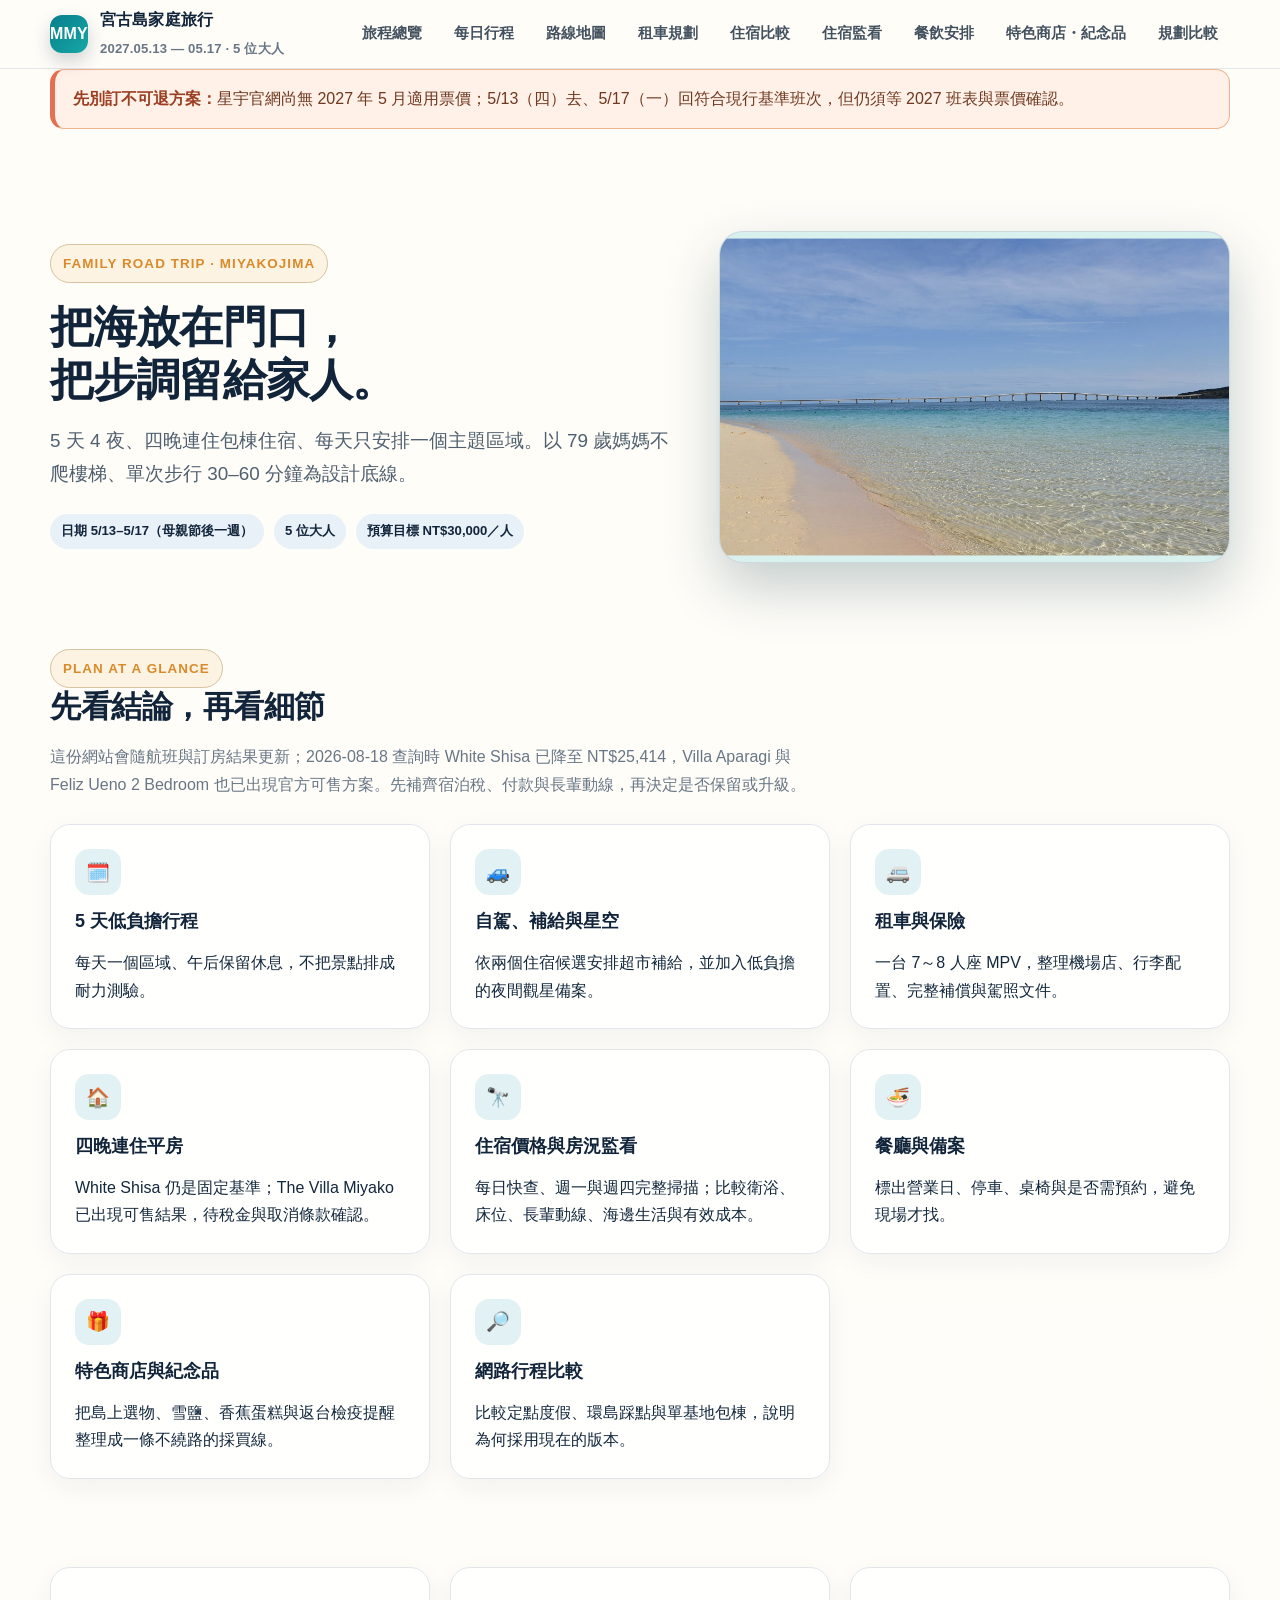
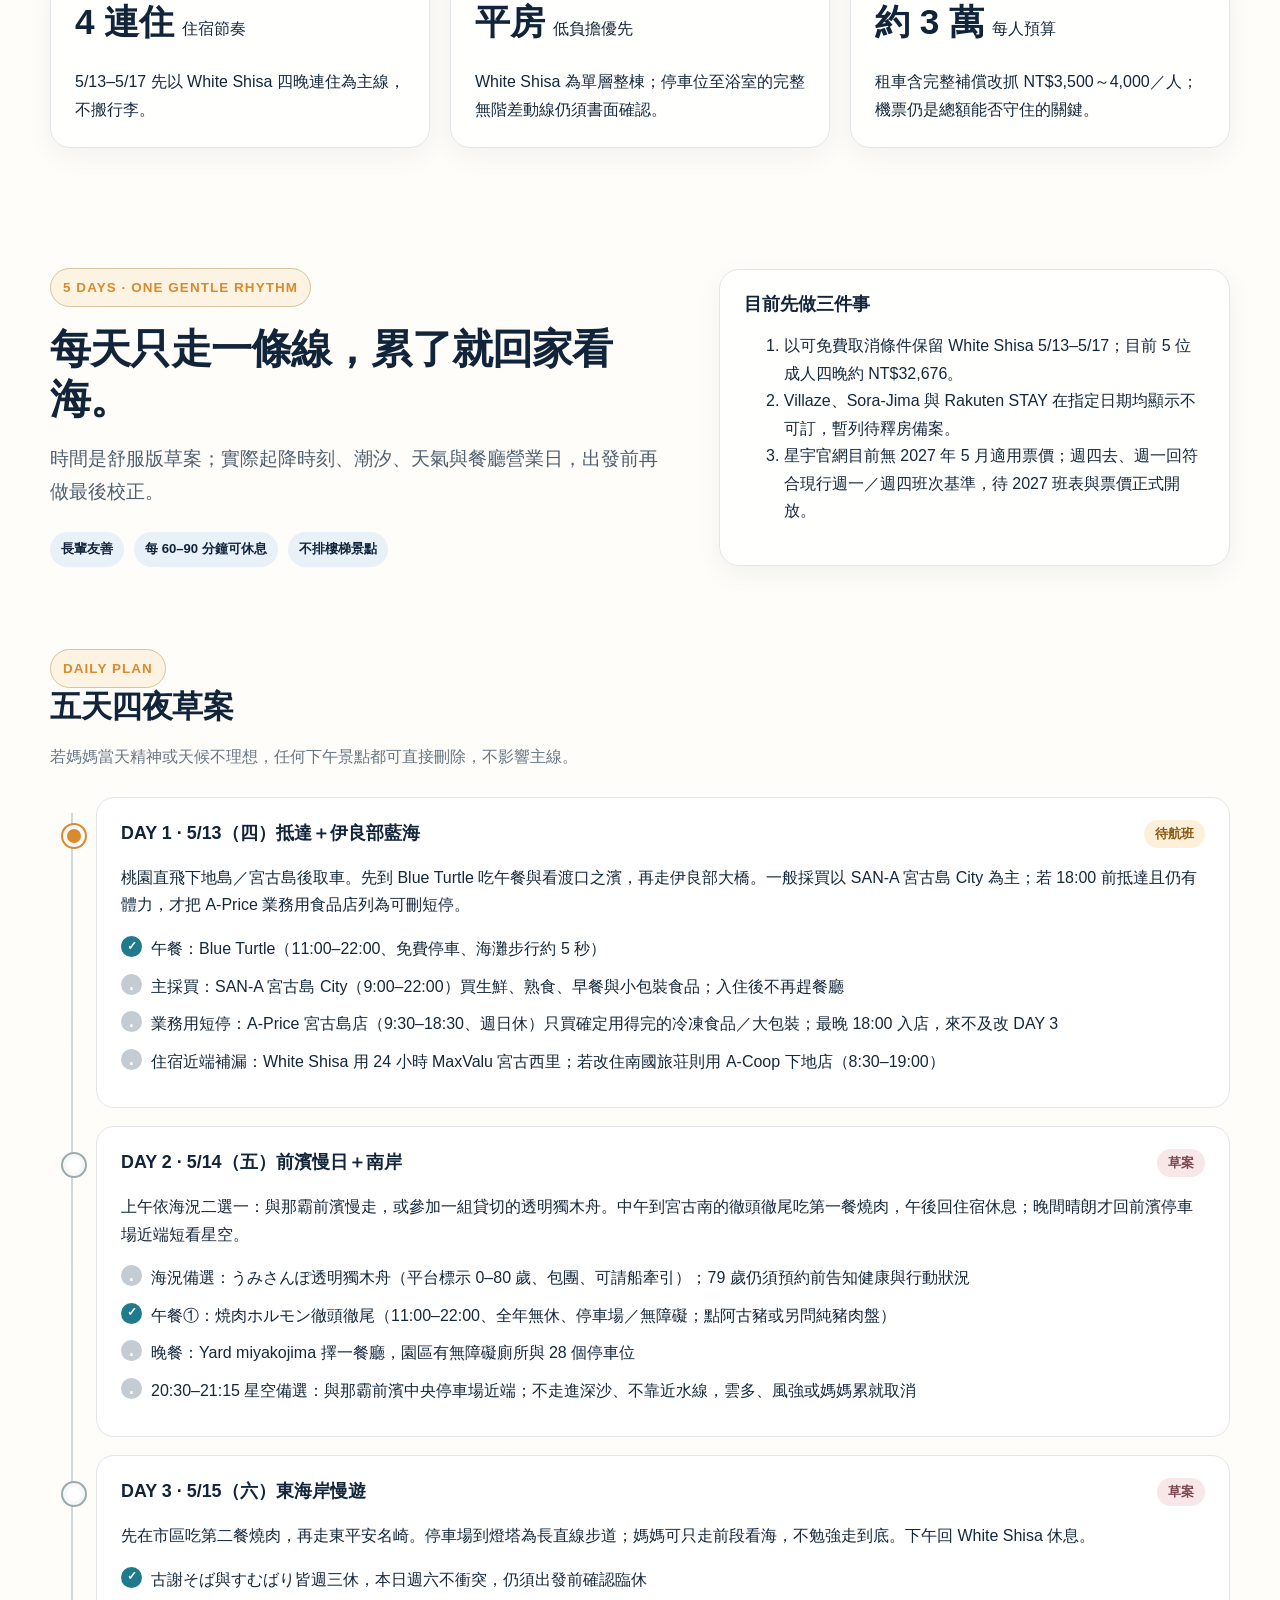
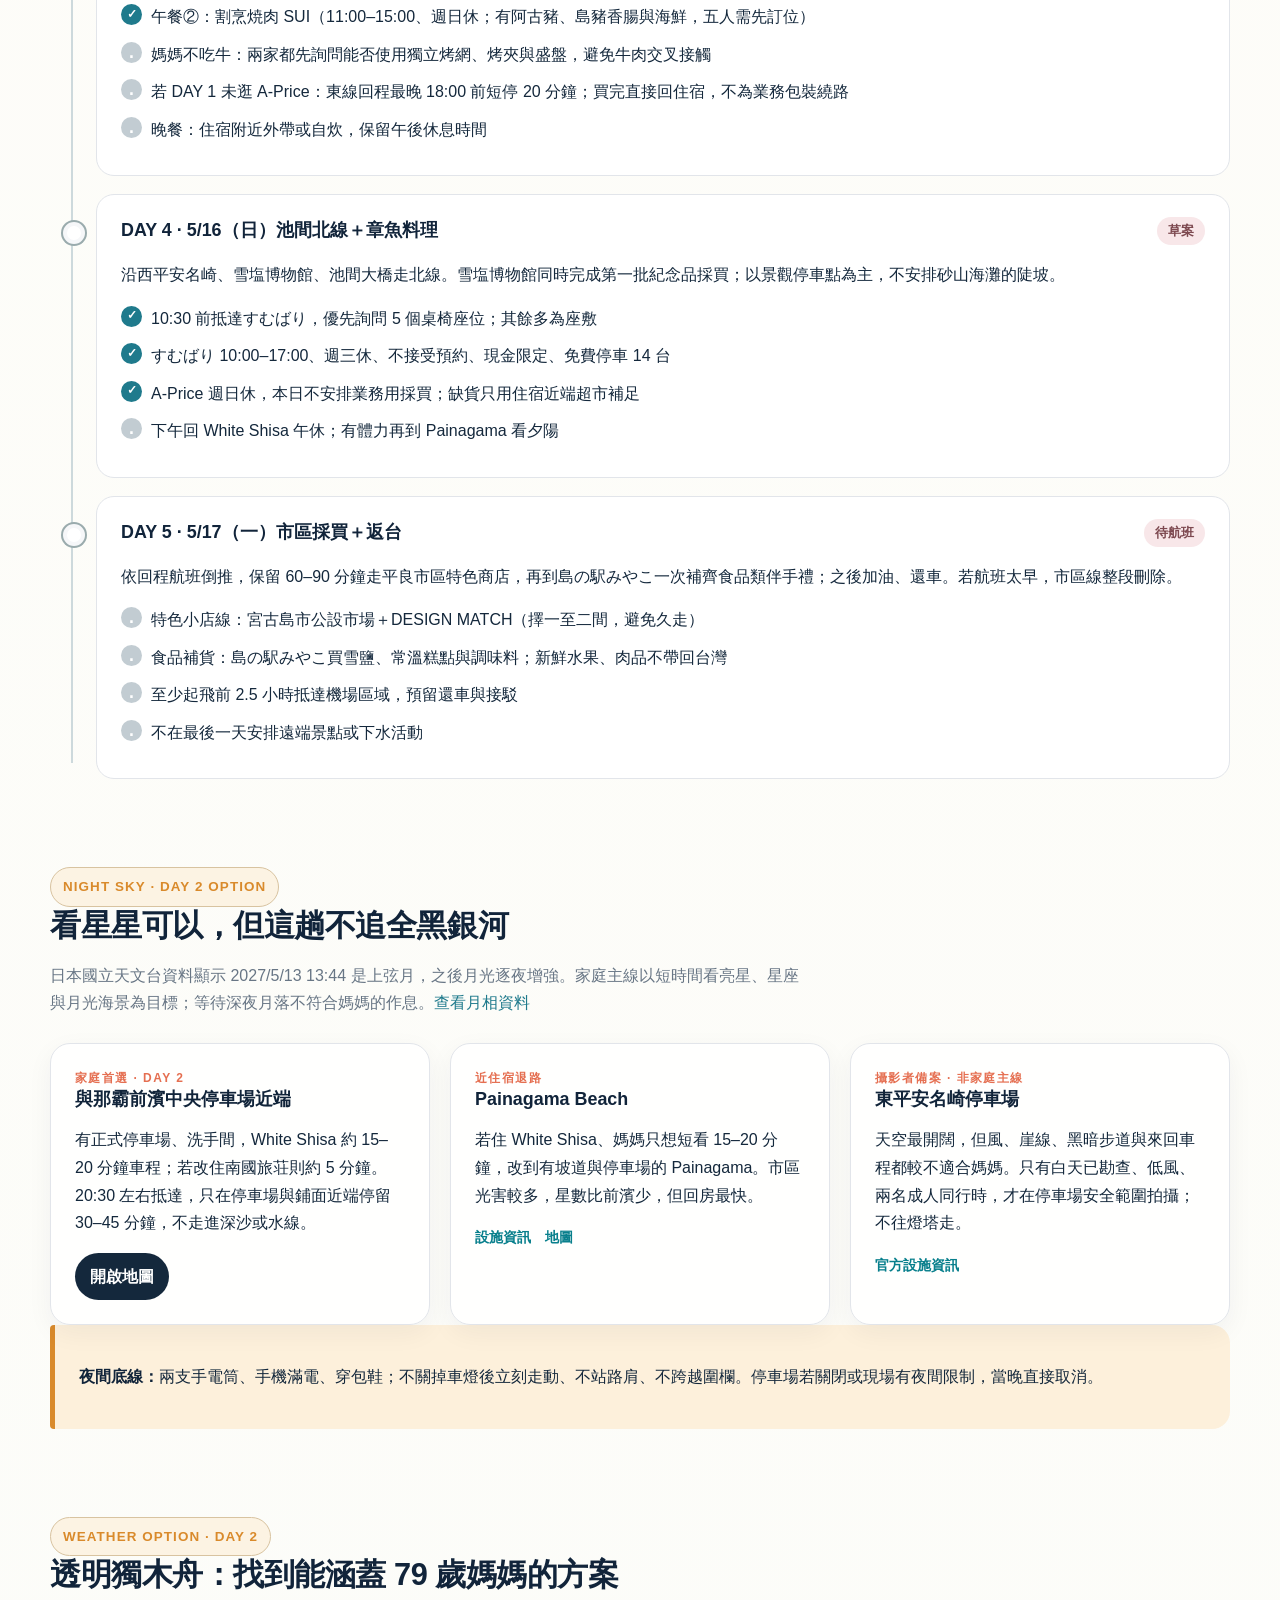
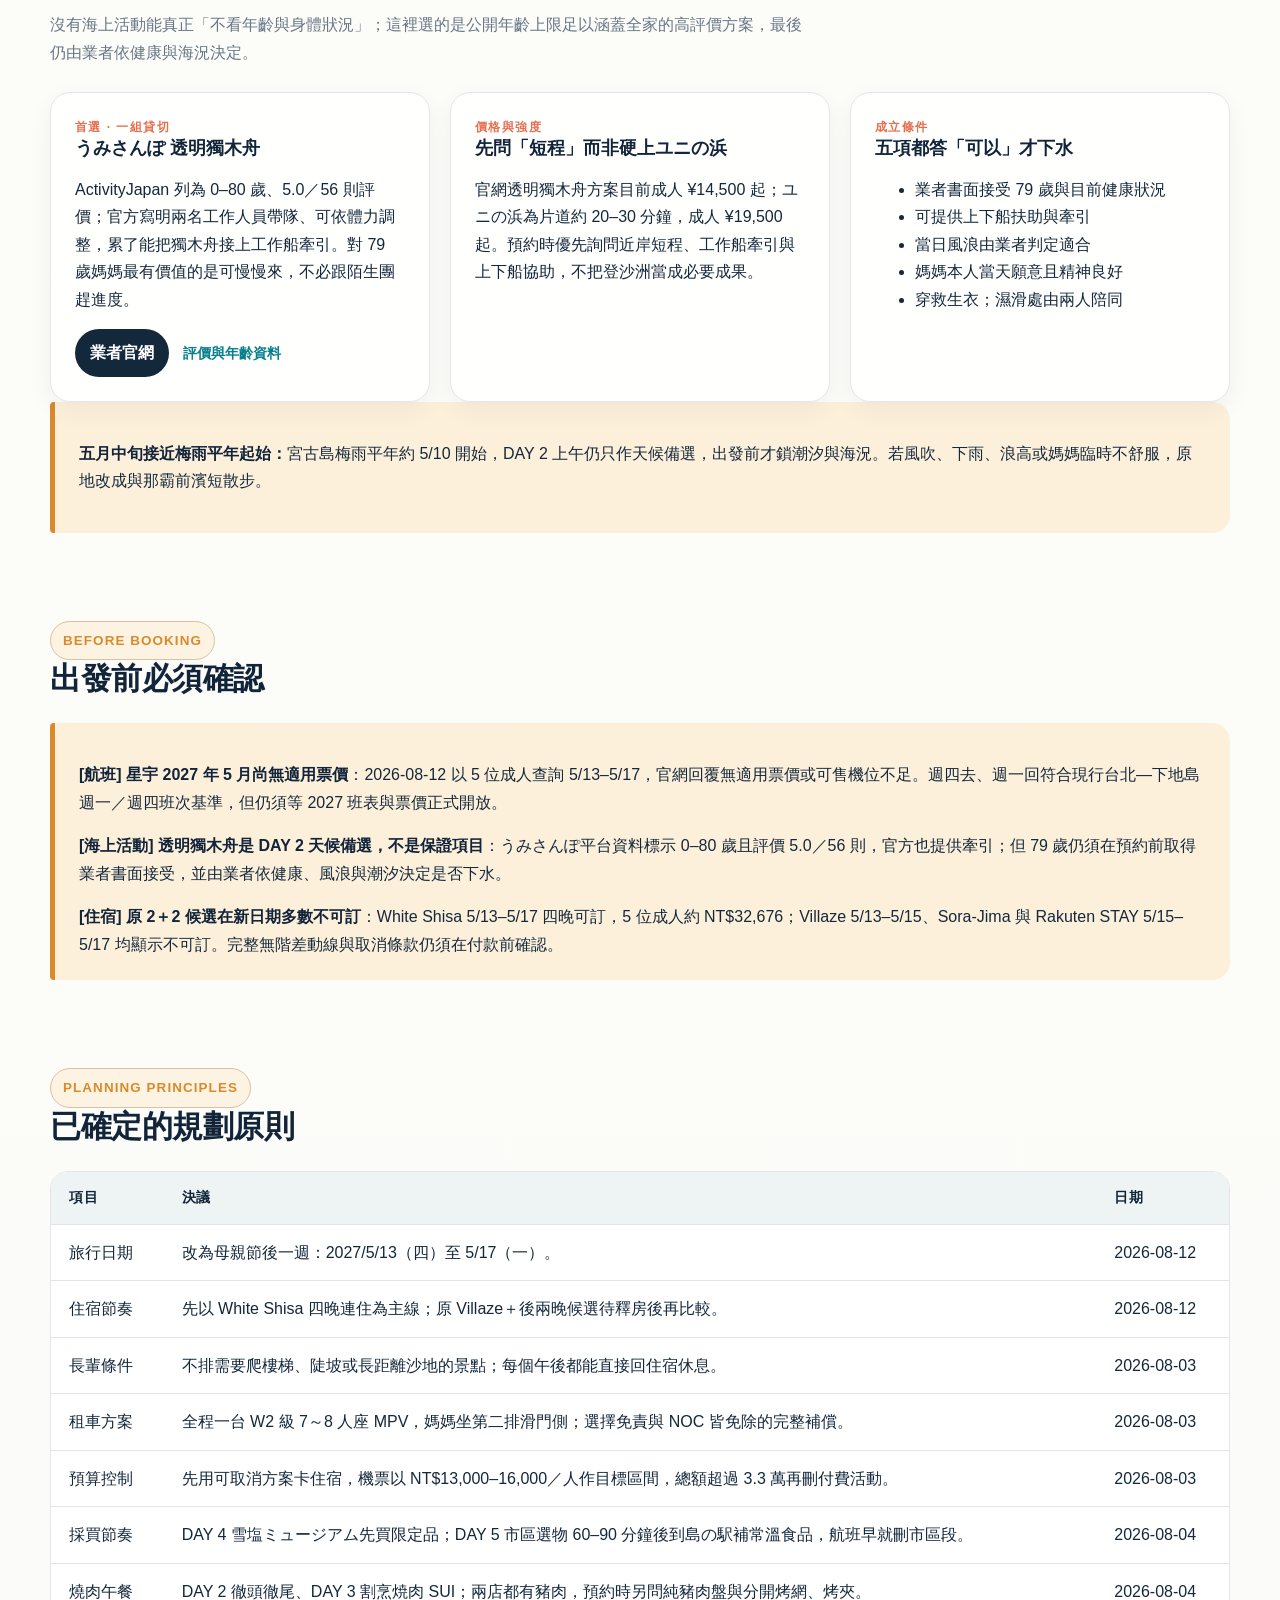
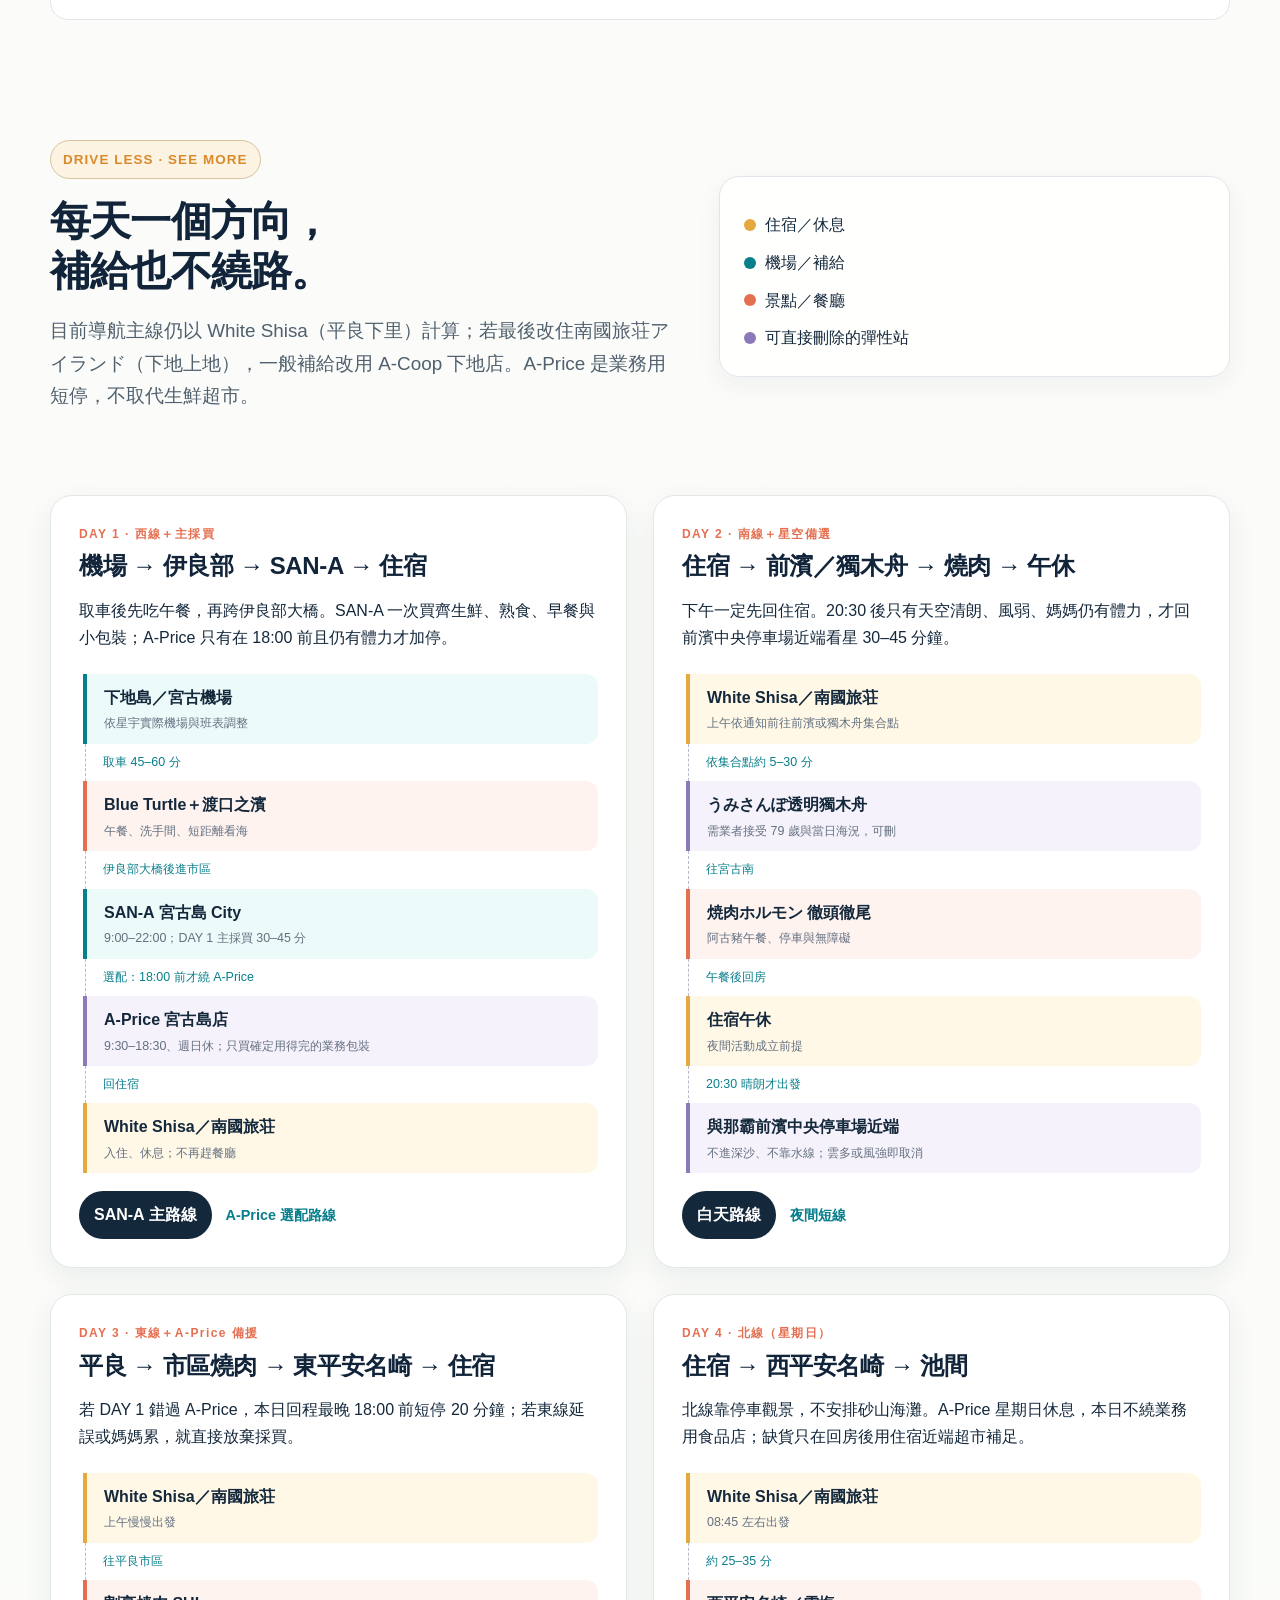
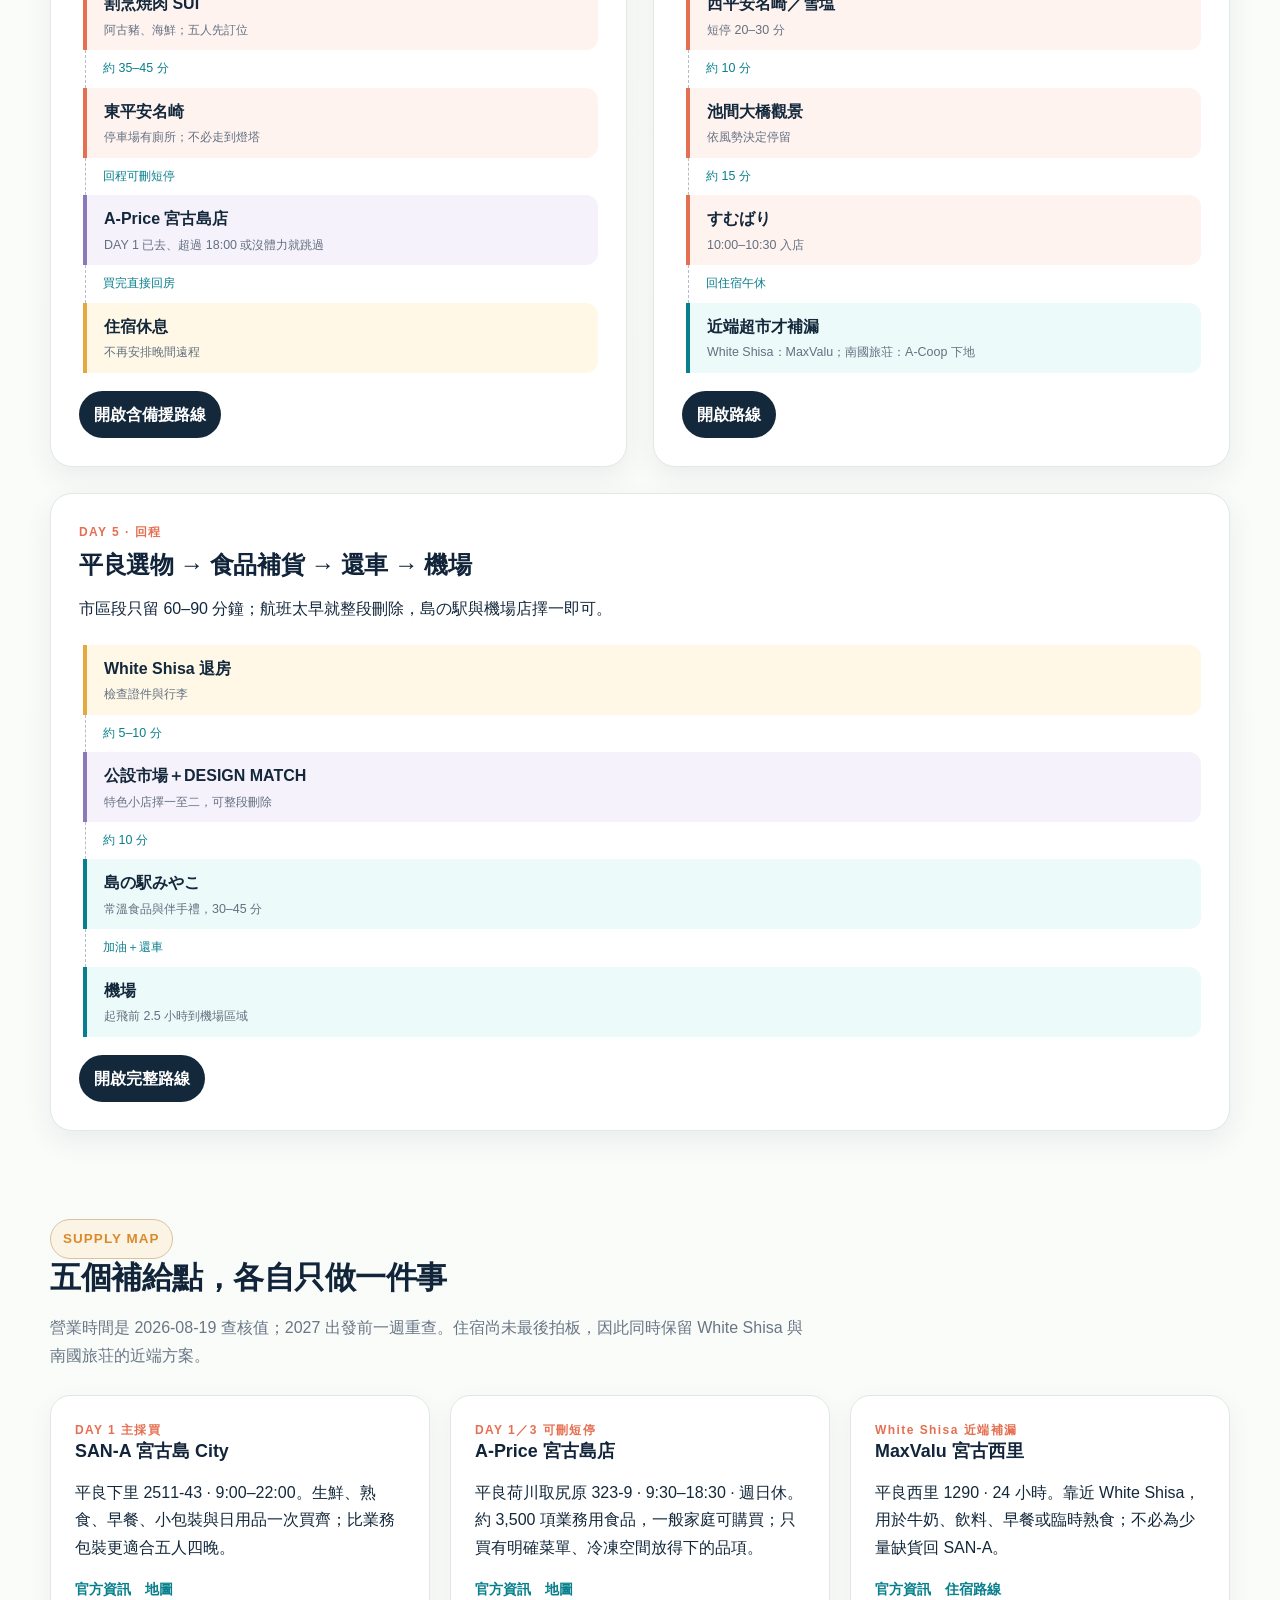
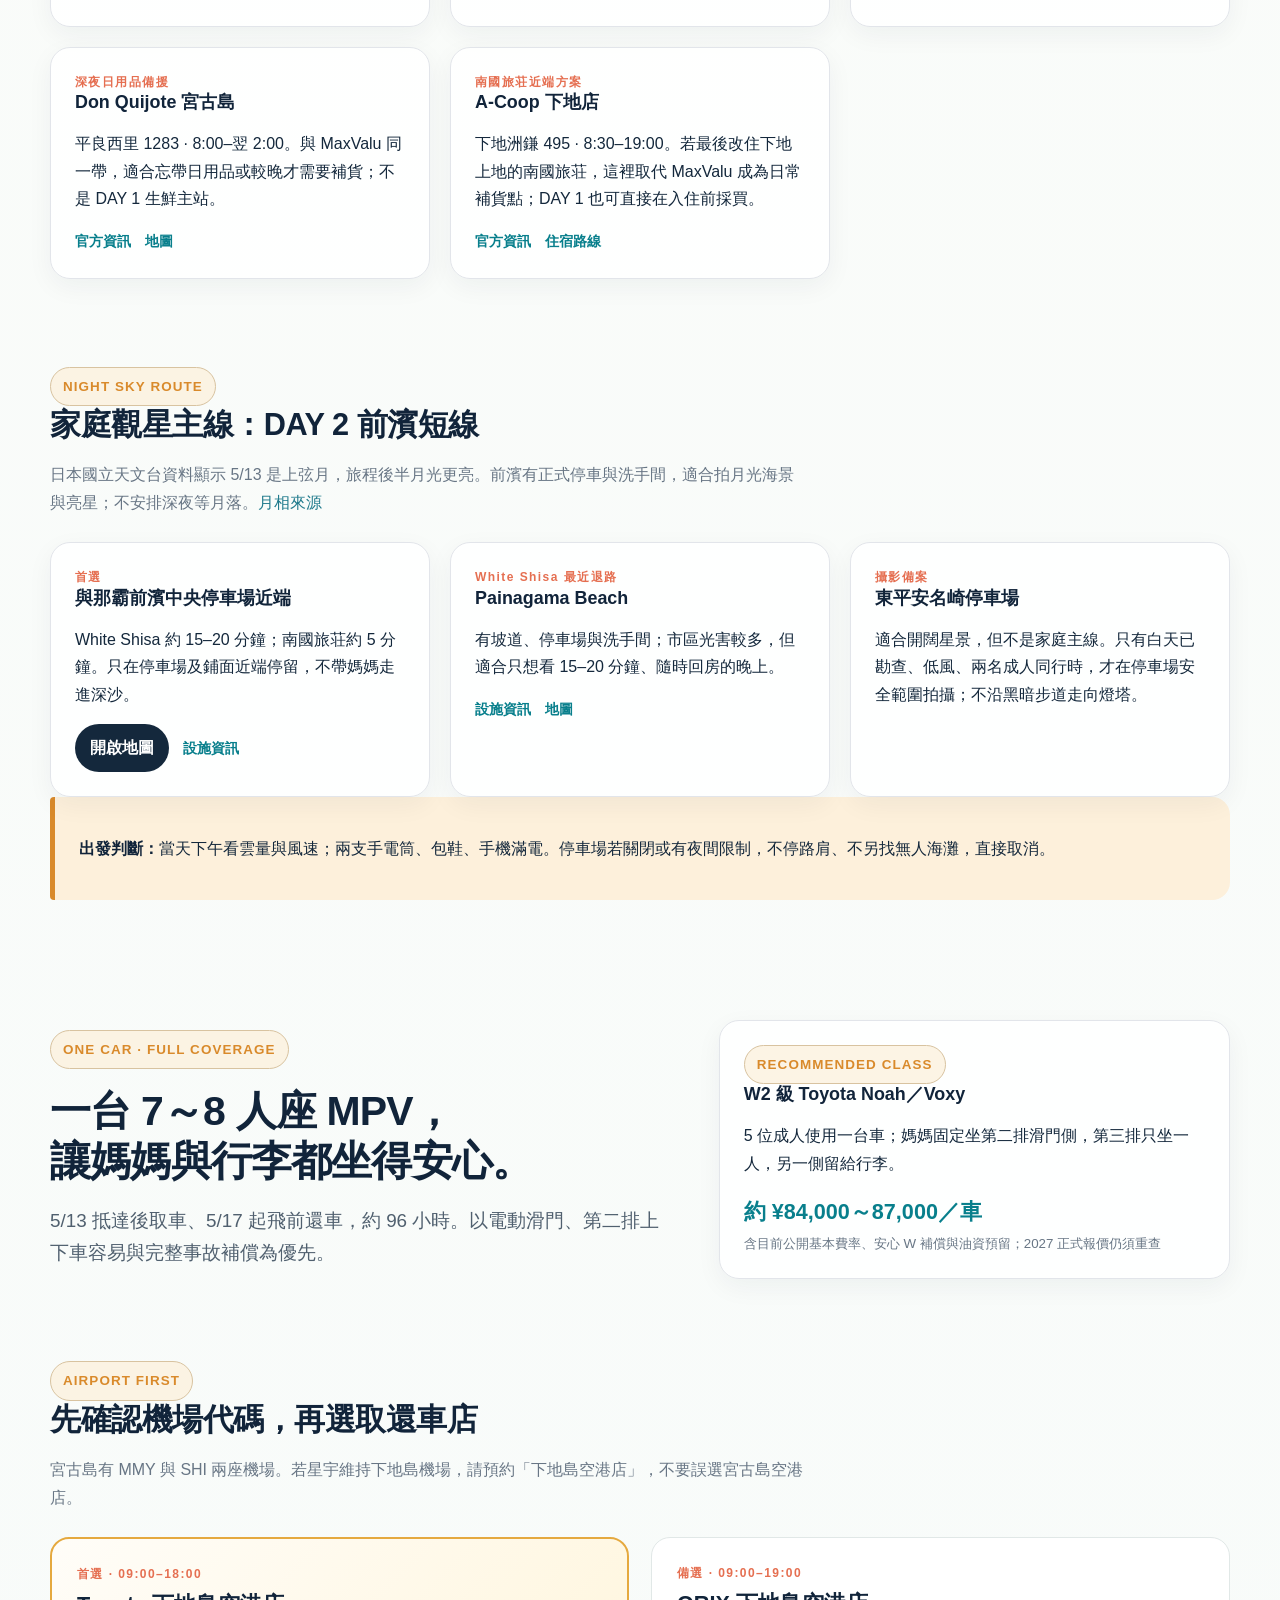
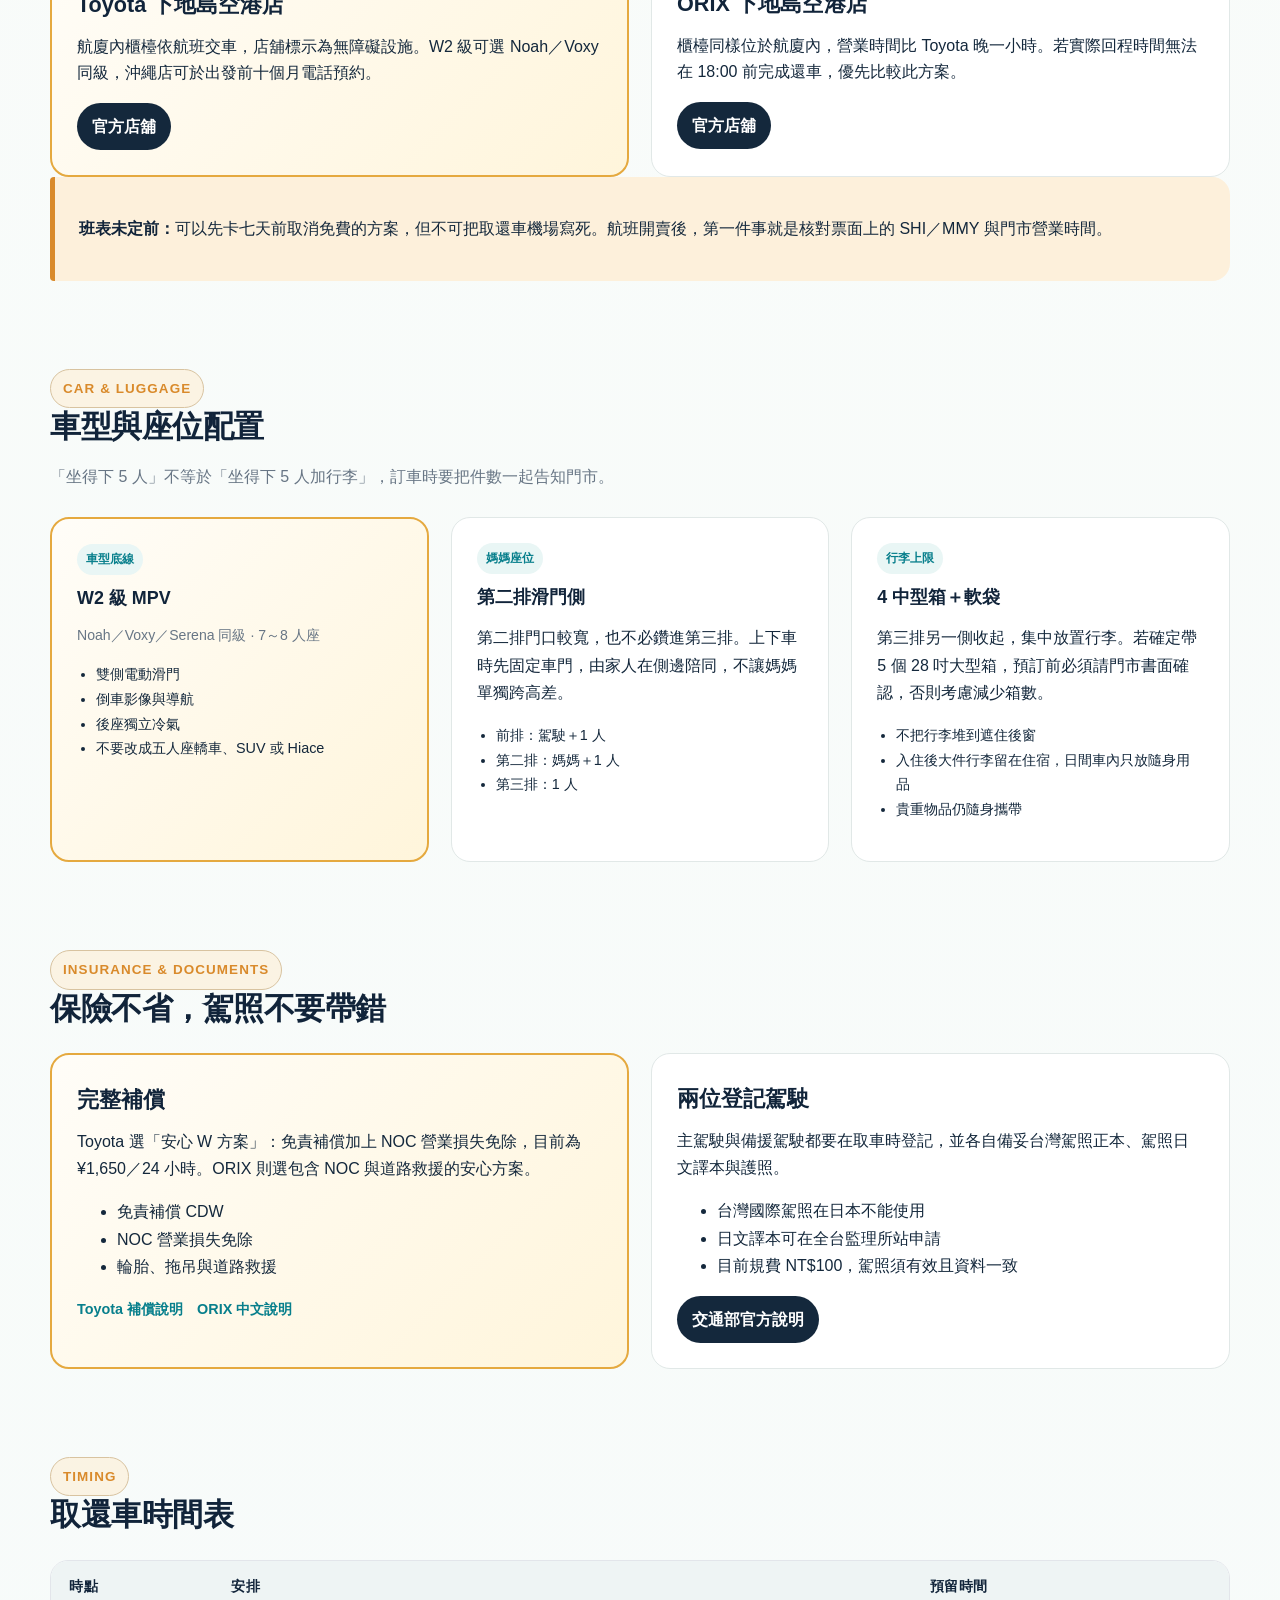
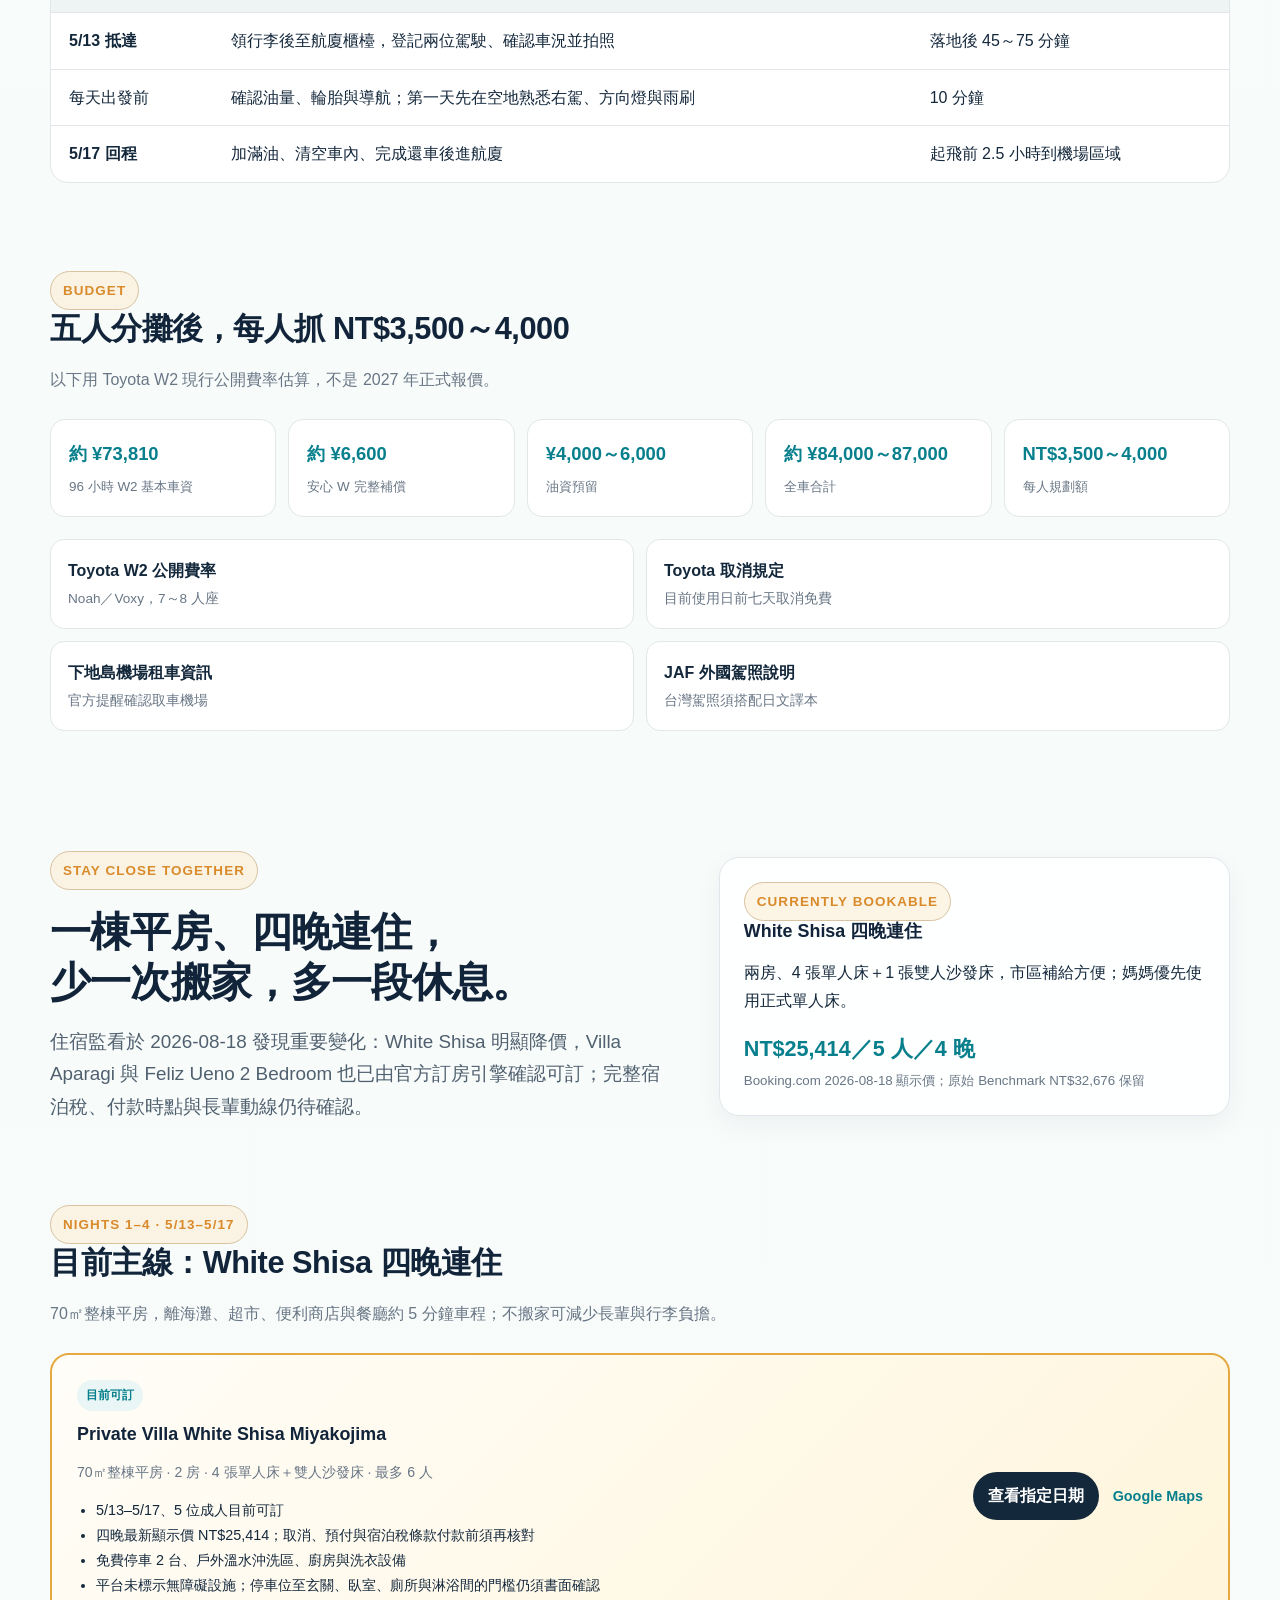
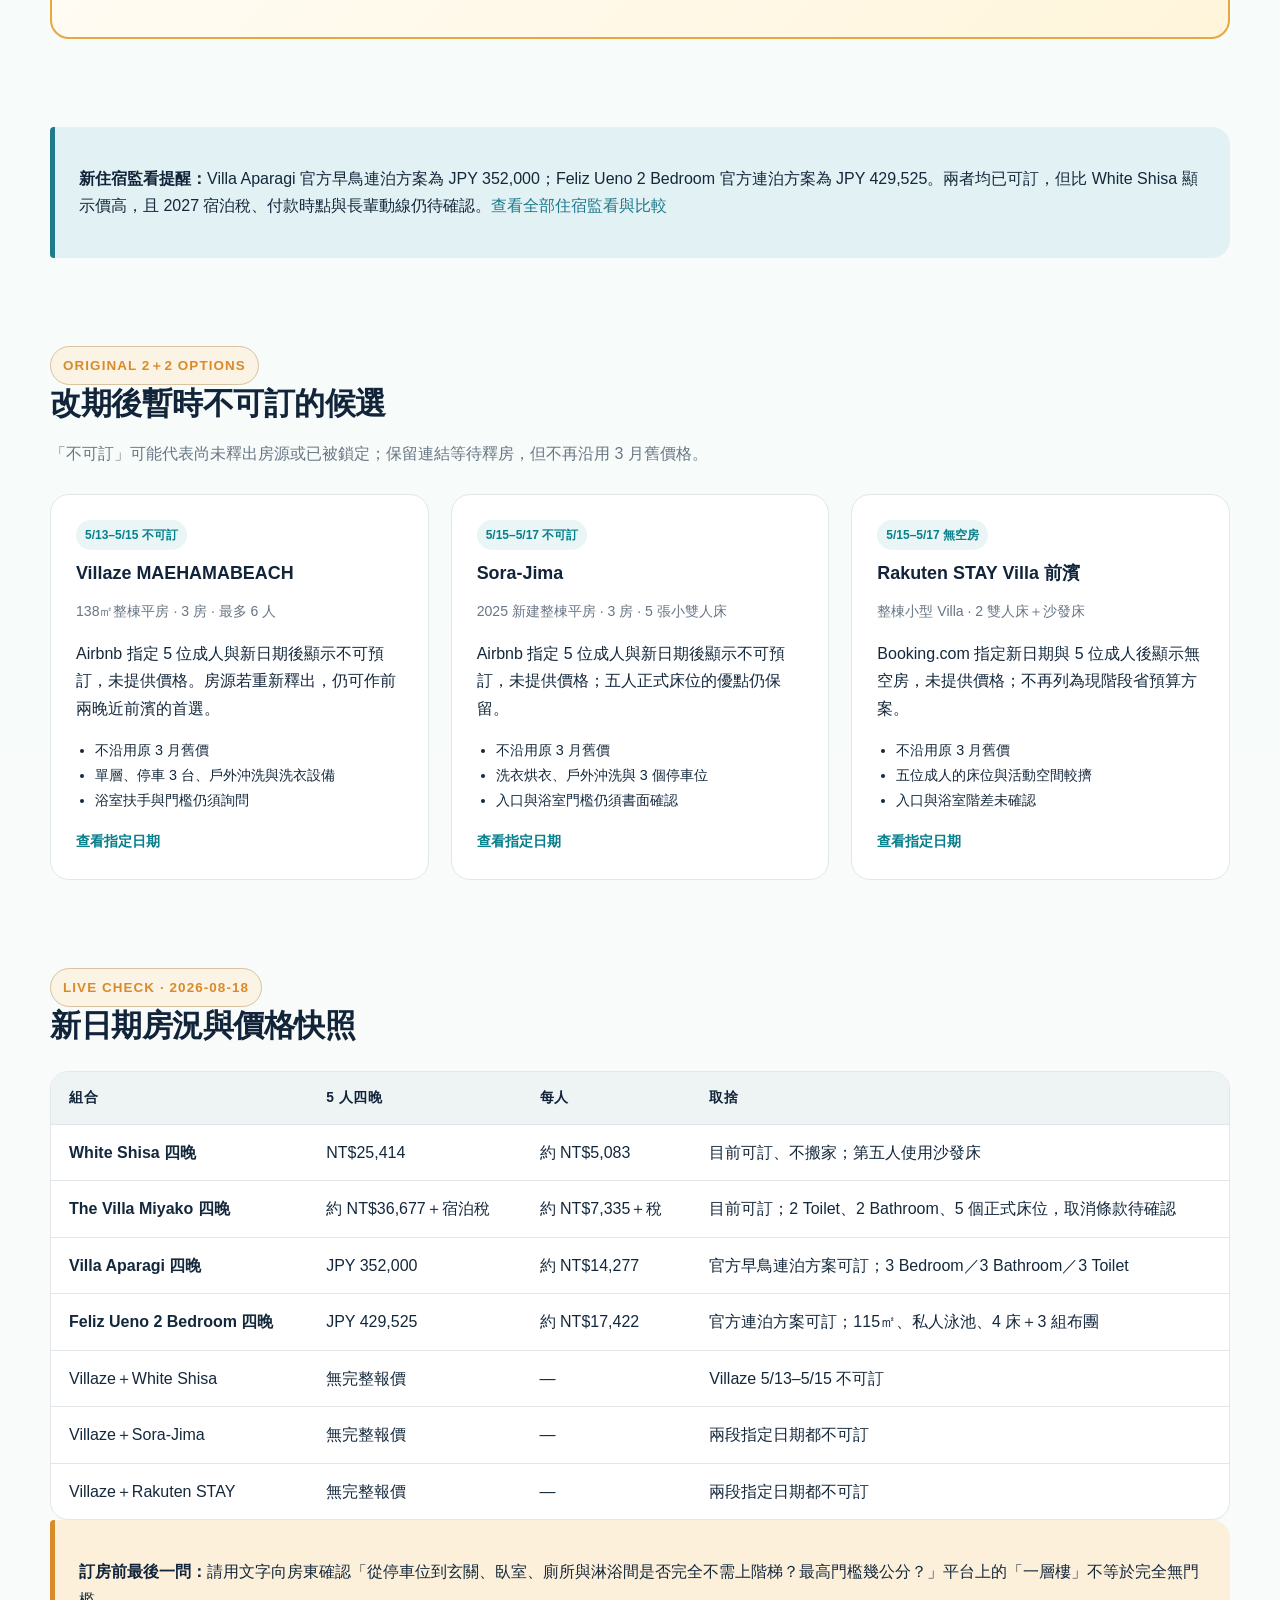
==== commit d9142eab: "chore: refresh accommodation watch 2026-09-03" ====
--- a/index.html
+++ b/index.html
@@ -496,19 +496,19 @@
     </section></div>
 <div id="accommodation-watch" class="section-anchor" aria-label="住宿監看"><section class="shell hero document-hero watch-hero">
       <div><span class="eyebrow">ACCOMMODATION WATCH</span><h1>不是找最豪華，<br>是找五萬內最合適。</h1><p class="lead">每天快查優先候選、每週一與週四完整掃描。住宿顯示總價以 NT$50,000 為硬上限，超過上限不發推薦通知。</p><div class="status-row"><span class="pill current">每日 08:30 快查</span><span class="pill">週一／週四完整掃描</span><span class="pill">5 位成人 · 4 晚</span><span class="pill">總價 ≤ NT$50,000</span></div></div>
-      <div class="card stay-highlight"><span class="eyebrow">CURRENT BOOKING</span><h3>White Shisa</h3><strong class="price-big">NT$25,141</strong><small>原始 Benchmark NT$32,676 永久保留；最新顯示價與宿泊稅狀態分開追蹤。</small></div>
+      <div class="card stay-highlight"><span class="eyebrow">CURRENT BOOKING</span><h3>White Shisa</h3><strong class="price-big">NT$25,471</strong><small>原始 Benchmark NT$32,676 永久保留；最新顯示價與宿泊稅狀態分開追蹤。</small></div>
     </section>
     <section class="shell section watch-summary"><div class="callout"><strong>本次狀態：</strong>NO ACTIONABLE CHANGE；資料仍持續保留與比較。</div>
       <div class="callout warning"><p><strong>2027 宿泊稅：</strong>宮古島市＋沖繩縣自 2027/2/1 起合計 2%。訂房頁未明示含稅，或缺少可精算的每人每晚純住宿費時，Effective Cost 一律顯示「待確認」，不拿估值假裝精確。</p></div>
     </section>
-    <section class="shell section"><div class="section-header"><span class="eyebrow">LIVE COMPARISON · 2026-09-02</span><h2>住宿候選比較</h2><p>預設依「可訂＋高優先、分數、有效價差、未知、不可訂」排序。暫定分數表示仍有衛浴、長輩動線或完整成本未知。</p></div><div class="watch-grid"><article class="watch-card" data-status="AVAILABLE" data-score="69">
+    <section class="shell section"><div class="section-header"><span class="eyebrow">LIVE COMPARISON · 2026-09-03</span><h2>住宿候選比較</h2><p>預設依「可訂＋高優先、分數、有效價差、未知、不可訂」排序。暫定分數表示仍有衛浴、長輩動線或完整成本未知。</p></div><div class="watch-grid"><article class="watch-card" data-status="AVAILABLE" data-score="69">
     <div class="watch-card-head"><div><span class="stay-rank">A</span><h3>南國旅荘アイランド</h3></div><strong class="watch-status">🟢 可訂</strong></div>
 
-    <div class="watch-price"><strong>NT$40,216</strong><span>5 人／4 晚顯示價</span></div>
+    <div class="watch-price"><strong>NT$40,607</strong><span>5 人／4 晚顯示價</span></div>
     <dl class="watch-facts">
       <div><dt>Effective</dt><dd>待確認</dd></div>
       <div><dt>五萬預算</dt><dd>符合</dd></div>
-      <div><dt>比 White Shisa</dt><dd>+NT$15,075（顯示價差）</dd></div>
+      <div><dt>比 White Shisa</dt><dd>+NT$15,136（顯示價差）</dd></div>
       <div><dt>Bedroom</dt><dd>5</dd></div>
       <div><dt>正式床位容量</dt><dd>5 人</dd></div>
       <div><dt>Toilet</dt><dd>2</dd></div>
@@ -521,17 +521,17 @@
       <div><dt>分數</dt><dd>69/100（暫定）</dd></div>
     </dl>
     <p class="watch-note">符合五萬預算與空間硬條件；確認長輩動線、宿泊稅與付款時點後可優先保留。</p>
-    <p class="watch-source-note">最後查核 2026-09-02 · Airbnb 公開頁面顯示 5 位成人、4 晚 NT$40,216，較 9/1 低 NT$125（0.31%），未達 5% 通知門檻；設施與取消條款未變，宿泊稅仍為 UNKNOWN。</p>
+    <p class="watch-source-note">最後查核 2026-09-03 · Airbnb 公開頁面顯示 5 位成人、4 晚 NT$40,607，較 9/2 高 NT$391（0.97%），未達 5% 通知門檻；設施與取消條款未變，宿泊稅仍為 UNKNOWN。</p>
     <div class="stay-actions"><a class="map-button" target="_blank" rel="noreferrer" href="https://www.airbnb.com.tw/rooms/44113904?check_in=2027-05-13&amp;check_out=2027-05-17&amp;guests=5&amp;adults=5">查房／訂房</a><a target="_blank" rel="noreferrer" href="https://385island.com/">Official</a></div>
   </article>
 <article class="watch-card" data-status="AVAILABLE" data-score="69">
     <div class="watch-card-head"><div><span class="stay-rank">A</span><h3>The Villa Miyako</h3></div><strong class="watch-status">🟢 可訂</strong></div>
 
-    <div class="watch-price"><strong>NT$36,677</strong><span>5 人／4 晚顯示價</span></div>
+    <div class="watch-price"><strong>NT$37,498</strong><span>5 人／4 晚顯示價</span></div>
     <dl class="watch-facts">
       <div><dt>Effective</dt><dd>待確認</dd></div>
       <div><dt>五萬預算</dt><dd>符合</dd></div>
-      <div><dt>比 White Shisa</dt><dd>+NT$11,536（顯示價差）</dd></div>
+      <div><dt>比 White Shisa</dt><dd>+NT$12,027（顯示價差）</dd></div>
       <div><dt>Bedroom</dt><dd>2</dd></div>
       <div><dt>正式床位容量</dt><dd>5 人</dd></div>
       <div><dt>Toilet</dt><dd>2</dd></div>
@@ -539,22 +539,22 @@
       <div><dt>平房</dt><dd>是</dd></div>
       <div><dt>長輩必爬樓梯</dt><dd>不需</dd></div>
       <div><dt>海灘</dt><dd>待確認</dd></div>
-      <div><dt>取消</dt><dd>Booking.com connector 未提供目標方案條款</dd></div>
+      <div><dt>取消</dt><dd>Booking.com 公開資料未提供目標方案的精確取消期限；須於付款頁確認。</dd></div>
       <div><dt>宿泊稅</dt><dd>未含稅，金額待確認</dd></div>
       <div><dt>分數</dt><dd>69/100（暫定）</dd></div>
     </dl>
     <p class="watch-note">符合五萬預算與空間硬條件；確認長輩動線、宿泊稅與付款時點後可優先保留。</p>
-    <p class="watch-source-note">最後查核 2026-08-14 · Booking.com 即時查詢顯示可訂與 TWD 36,677；connector 表示 2027 宿泊稅另付，但未提供可精算的未稅純住宿費。</p>
+    <p class="watch-source-note">最後查核 2026-09-03 · Booking.com 顯示 5 位成人、4 晚 NT$37,498；較 8/14 舊值高 NT$821（2.24%），未達 5% 通知門檻。2027 宿泊稅另付但未提供可精算的未稅純住宿費。</p>
     <div class="stay-actions"><a class="map-button" target="_blank" rel="noreferrer" href="https://www.booking.com/hotel/jp/the-villa-miyako.html?checkin=2027-05-13&amp;checkout=2027-05-17&amp;no_rooms=1&amp;group_adults=5&amp;selected_currency=TWD">查房／訂房</a><a target="_blank" rel="noreferrer" href="https://the-villa-miyako.jp/">Official</a></div>
   </article>
 <article class="watch-card" data-status="AVAILABLE" data-score="43">
     <div class="watch-card-head"><div><span class="stay-rank">B</span><h3>繁華街區 4 房整層住宿（Airbnb）</h3></div><strong class="watch-status">🟢 可訂</strong></div>
 
-    <div class="watch-price"><strong>NT$44,691</strong><span>5 人／4 晚顯示價</span></div>
+    <div class="watch-price"><strong>NT$45,125</strong><span>5 人／4 晚顯示價</span></div>
     <dl class="watch-facts">
       <div><dt>Effective</dt><dd>待確認</dd></div>
       <div><dt>五萬預算</dt><dd>符合</dd></div>
-      <div><dt>比 White Shisa</dt><dd>+NT$19,550（顯示價差）</dd></div>
+      <div><dt>比 White Shisa</dt><dd>+NT$19,654（顯示價差）</dd></div>
       <div><dt>Bedroom</dt><dd>4</dd></div>
       <div><dt>正式床位容量</dt><dd>4 人</dd></div>
       <div><dt>Toilet</dt><dd>2</dd></div>
@@ -567,13 +567,13 @@
       <div><dt>分數</dt><dd>43/100（暫定）</dd></div>
     </dl>
     <p class="watch-note">符合五萬預算與空間硬條件，但長輩必須走樓梯；只列備案。</p>
-    <p class="watch-source-note">最後查核 2026-09-02 · Airbnb 公開頁面顯示 5 位成人、4 晚 NT$44,691，較 9/1 低 NT$138（0.31%），未達 5% 通知門檻；設施、樓梯風險與取消條款未變。</p>
+    <p class="watch-source-note">最後查核 2026-09-03 · Airbnb 公開頁面顯示 5 位成人、4 晚 NT$45,125，較 9/2 高 NT$434（0.97%），未達 5% 通知門檻；設施、樓梯風險與取消條款未變。</p>
     <div class="stay-actions"><a class="map-button" target="_blank" rel="noreferrer" href="https://www.airbnb.com.tw/rooms/1740296204787382563?check_in=2027-05-13&amp;check_out=2027-05-17&amp;adults=5">查房／訂房</a><a target="_blank" rel="noreferrer" href="https://www.airbnb.com.tw/rooms/1740296204787382563">Official</a></div>
   </article>
 <article class="watch-card" data-status="AVAILABLE" data-score="37">
     <div class="watch-card-head"><div><span class="stay-rank">BASELINE</span><h3>Private Villa White Shisa Miyakojima</h3></div><strong class="watch-status">🟢 可訂</strong></div>
 
-    <div class="watch-price"><strong>NT$25,141</strong><span>5 人／4 晚顯示價</span></div>
+    <div class="watch-price"><strong>NT$25,471</strong><span>5 人／4 晚顯示價</span></div>
     <dl class="watch-facts">
       <div><dt>Effective</dt><dd>待確認</dd></div>
       <div><dt>五萬預算</dt><dd>符合</dd></div>
@@ -590,7 +590,7 @@
       <div><dt>分數</dt><dd>37/100（暫定）</dd></div>
     </dl>
     <p class="watch-note">目前基準；保留原始價，付款前確認取消與完整無階差動線。</p>
-    <p class="watch-source-note">最後查核 2026-09-02 · Booking.com 顯示 5 位成人、4 晚 NT$25,141，較 9/1 低 NT$118（0.47%），未達 5% 通知門檻；稅費、取消期限與付款時點仍為 UNKNOWN。</p>
+    <p class="watch-source-note">最後查核 2026-09-03 · Booking.com 顯示 5 位成人、4 晚 NT$25,471，較 9/2 高 NT$330（1.31%），未達 5% 通知門檻；稅費、取消期限與付款時點仍為 UNKNOWN。</p>
     <div class="stay-actions"><a class="map-button" target="_blank" rel="noreferrer" href="https://www.booking.com/hotel/jp/gong-gu-dao-white-shisa-howaitosisa.html?checkin=2027-05-13&amp;checkout=2027-05-17&amp;no_rooms=1&amp;group_adults=5&amp;selected_currency=TWD">查房／訂房</a><a target="_blank" rel="noreferrer" href="https://whiteshisa.com/">Official</a></div>
   </article>
 <article class="watch-card" data-status="MANUAL_CHECK_REQUIRED" data-score="24">
@@ -613,7 +613,7 @@
       <div><dt>分數</dt><dd>24/100（暫定）</dd></div>
     </dl>
     <p class="watch-note">先保留追蹤；目前不能據此判定售罄。</p>
-    <p class="watch-source-note">最後查核 2026-09-02 · 官方 Chillnn 日曆仍顯示目標日期，2 Bedroom Type 起價 JPY 68,000／晚，且連泊方案仍存在；但本次訂房元件無法可靠完成 5 位成人與方案選取，故不沿用昨日總價並標記 MANUAL_CHECK_REQUIRED。🐢 海龜活動區附近不保證目擊；🏖️ 博愛わいわい Beach 步行及沖洗動線仍待確認。</p>
+    <p class="watch-source-note">最後查核 2026-09-03 · 官方 Chillnn 日曆確認 2027-05-13 至 05-17 可選，2 Bedroom Type 起價 JPY 68,000／晚；但本次訂房元件仍無法可靠完成房型、5 位成人與連泊方案選取，因此不沿用舊總價並維持 MANUAL_CHECK_REQUIRED。🐢 海龜活動區附近不保證目擊；🏖️ 博愛わいわい Beach 步行及沖洗動線仍待確認。</p>
     <div class="stay-actions"><a class="map-button" target="_blank" rel="noreferrer" href="https://nikken-hotelmgt.co.jp/ueno/">查房／訂房</a><a target="_blank" rel="noreferrer" href="https://nikken-hotelmgt.co.jp/ueno/">Official</a></div>
   </article>
 <article class="watch-card" data-status="UNAVAILABLE_OR_NOT_RELEASED" data-score="60">
@@ -636,54 +636,8 @@
       <div><dt>分數</dt><dd>60/100（暫定）</dd></div>
     </dl>
     <p class="watch-note">先保留追蹤；目前不能據此判定售罄。</p>
-    <p class="watch-source-note">最後查核 2026-09-02 · 官方 Tripla 日曆將 2027-05-13 與 2027-05-17 都標為 fully booked，目標四晚無法預訂。頁面明示 2027-02-01 起沖繩宿泊稅按每人每晚未稅住宿費 2%（上限 JPY 2,000），入住時另付；因無可售總價，稅額仍無法計算。</p>
+    <p class="watch-source-note">最後查核 2026-09-03 · 官方 Tripla 引擎以目標日期、5 位成人、1 間查詢仍回覆沒有可售房型；不能由此區分尚未釋房或已無房。頁面明示 2027-02-01 起沖繩宿泊稅按每人每晚未稅住宿費 2%（上限 JPY 2,000），入住時另付；因無可售總價，稅額無法計算。</p>
     <div class="stay-actions"><a class="map-button" target="_blank" rel="noreferrer" href="https://www.palm-resorts.com/en/villacapri">查房／訂房</a><a target="_blank" rel="noreferrer" href="https://www.palm-resorts.com/en/villacapri">Official</a></div>
-  </article>
-<article class="watch-card" data-status="UNAVAILABLE_OR_NOT_RELEASED" data-score="49">
-    <div class="watch-card-head"><div><span class="stay-rank">S</span><h3>Villaze MAEHAMA BEACH</h3></div><strong class="watch-status">⚪ 未釋房或無房</strong></div>
-
-    <div class="watch-price"><strong>待確認</strong><span>5 人／4 晚顯示價</span></div>
-    <dl class="watch-facts">
-      <div><dt>Effective</dt><dd>待確認</dd></div>
-      <div><dt>五萬預算</dt><dd>待確認</dd></div>
-      <div><dt>比 White Shisa</dt><dd>待確認</dd></div>
-      <div><dt>Bedroom</dt><dd>3</dd></div>
-      <div><dt>正式床位容量</dt><dd>待確認</dd></div>
-      <div><dt>Toilet</dt><dd>待確認</dd></div>
-      <div><dt>Bathroom／Shower</dt><dd>2</dd></div>
-      <div><dt>平房</dt><dd>是</dd></div>
-      <div><dt>長輩必爬樓梯</dt><dd>不需</dd></div>
-      <div><dt>海灘</dt><dd>與那霸前濱海灘（動線待確認）</dd></div>
-      <div><dt>取消</dt><dd>待確認</dd></div>
-      <div><dt>宿泊稅</dt><dd>是否含稅待確認</dd></div>
-      <div><dt>分數</dt><dd>49/100（暫定）</dd></div>
-    </dl>
-    <p class="watch-note">先保留追蹤；目前不能據此判定售罄。</p>
-    <p class="watch-source-note">最後查核 2026-09-02 · 官方 Beds24 的 2–5 連泊方案仍顯示此條件無法預訂。若可訂，3 連泊以上免費租車仍須 EARTHCAR 會員註冊與另行訂車。</p>
-    <div class="stay-actions"><a class="map-button" target="_blank" rel="noreferrer" href="https://villaze.net/maehama/">查房／訂房</a><a target="_blank" rel="noreferrer" href="https://villaze.net/maehama/">Official</a></div>
-  </article>
-<article class="watch-card" data-status="UNAVAILABLE_OR_NOT_RELEASED" data-score="28">
-    <div class="watch-card-head"><div><span class="stay-rank">B</span><h3>Villa OLOO</h3></div><strong class="watch-status">⚪ 未釋房或無房</strong></div>
-
-    <div class="watch-price"><strong>待確認</strong><span>5 人／4 晚顯示價</span></div>
-    <dl class="watch-facts">
-      <div><dt>Effective</dt><dd>待確認</dd></div>
-      <div><dt>五萬預算</dt><dd>待確認</dd></div>
-      <div><dt>比 White Shisa</dt><dd>待確認</dd></div>
-      <div><dt>Bedroom</dt><dd>待確認</dd></div>
-      <div><dt>正式床位容量</dt><dd>待確認</dd></div>
-      <div><dt>Toilet</dt><dd>2</dd></div>
-      <div><dt>Bathroom／Shower</dt><dd>1</dd></div>
-      <div><dt>平房</dt><dd>待確認</dd></div>
-      <div><dt>長輩必爬樓梯</dt><dd>待確認</dd></div>
-      <div><dt>海灘</dt><dd>待確認</dd></div>
-      <div><dt>取消</dt><dd>待確認</dd></div>
-      <div><dt>宿泊稅</dt><dd>是否含稅待確認</dd></div>
-      <div><dt>分數</dt><dd>28/100（暫定）</dd></div>
-    </dl>
-    <p class="watch-note">先保留追蹤；目前不能據此判定售罄。</p>
-    <p class="watch-source-note">最後查核 2026-08-14 · Booking.com 指定日期未回傳可售房；無法僅憑此結果區分尚未釋房或已無房。</p>
-    <div class="stay-actions"><a class="map-button" target="_blank" rel="noreferrer" href="https://villaoloo.com/guest-room/">查房／訂房</a><a target="_blank" rel="noreferrer" href="https://villaoloo.com/guest-room/">Official</a></div>
   </article>
 <article class="watch-card" data-status="UNAVAILABLE_OR_NOT_RELEASED" data-score="17">
     <div class="watch-card-head"><div><span class="stay-rank">A/B</span><h3>Hotel ESTRELLAS</h3></div><strong class="watch-status">⚪ 未釋房或無房</strong></div>
@@ -705,17 +659,17 @@
       <div><dt>分數</dt><dd>17/100（暫定）</dd></div>
     </dl>
     <p class="watch-note">先保留追蹤；目前不能據此判定售罄。</p>
-    <p class="watch-source-note">最後查核 2026-08-14 · Booking.com 指定日期未回傳可售房；無法僅憑此結果區分尚未釋房或已無房。</p>
+    <p class="watch-source-note">最後查核 2026-09-03 · 官網指定的 Yahoo! Travel 訂房頁顯示 2027-05-13 至 05-17 均為「空室待ち」，無法判定已售罄或尚未釋房。官網確認各棟附 7 人座租車，惟保險、機場取還及可量化租車價值未確認。</p>
     <div class="stay-actions"><a class="map-button" target="_blank" rel="noreferrer" href="https://www.hotelestrellas.com/">查房／訂房</a><a target="_blank" rel="noreferrer" href="https://www.hotelestrellas.com/">Official</a></div>
   </article>
 <article class="watch-card" data-status="AVAILABLE" data-score="70">
     <div class="watch-card-head"><div><span class="stay-rank">S</span><h3>PRIVATE INGYA</h3></div><strong class="watch-status">🟢 可訂</strong></div>
 
-    <div class="watch-price"><strong>NT$58,812</strong><span>5 人／4 晚顯示價</span></div>
+    <div class="watch-price"><strong>NT$59,566</strong><span>5 人／4 晚顯示價</span></div>
     <dl class="watch-facts">
       <div><dt>Effective</dt><dd>待確認</dd></div>
       <div><dt>五萬預算</dt><dd>超過</dd></div>
-      <div><dt>比 White Shisa</dt><dd>+NT$33,671（顯示價差）</dd></div>
+      <div><dt>比 White Shisa</dt><dd>+NT$34,095（顯示價差）</dd></div>
       <div><dt>Bedroom</dt><dd>3</dd></div>
       <div><dt>正式床位容量</dt><dd>6 人</dd></div>
       <div><dt>Toilet</dt><dd>3</dd></div>
@@ -728,17 +682,17 @@
       <div><dt>分數</dt><dd>70/100（暫定）</dd></div>
     </dl>
     <p class="watch-note">超過 NT$50,000 硬上限；保留歷史，但不建議。</p>
-    <p class="watch-source-note">最後查核 2026-09-02 · 官方 AirHost 顯示住宿費 JPY 240,000、追加人數費 JPY 20,000、清潔費 JPY 30,000，含消費稅總計 JPY 290,000，與前次相同；換算後仍超過 NT$50,000，靜默保留。</p>
+    <p class="watch-source-note">最後查核 2026-09-03 · 官方 AirHost 顯示住宿費 JPY 240,000、追加人數費 JPY 20,000、清潔費 JPY 30,000，含消費稅總計 JPY 290,000，與前次相同；以臺銀 JPY 即期賣出 0.2054 換算仍超過 NT$50,000。</p>
     <div class="stay-actions"><a class="map-button" target="_blank" rel="noreferrer" href="https://private-ingya.com/">查房／訂房</a><a target="_blank" rel="noreferrer" href="https://private-ingya.com/">Official</a></div>
   </article>
 <article class="watch-card" data-status="AVAILABLE" data-score="51">
     <div class="watch-card-head"><div><span class="stay-rank">S</span><h3>Villa Aparagi Miyakojima</h3></div><strong class="watch-status">🟢 可訂</strong></div>
 
-    <div class="watch-price"><strong>NT$71,386</strong><span>5 人／4 晚顯示價</span></div>
+    <div class="watch-price"><strong>NT$72,301</strong><span>5 人／4 晚顯示價</span></div>
     <dl class="watch-facts">
       <div><dt>Effective</dt><dd>待確認</dd></div>
       <div><dt>五萬預算</dt><dd>超過</dd></div>
-      <div><dt>比 White Shisa</dt><dd>+NT$46,245（顯示價差）</dd></div>
+      <div><dt>比 White Shisa</dt><dd>+NT$46,830（顯示價差）</dd></div>
       <div><dt>Bedroom</dt><dd>3</dd></div>
       <div><dt>正式床位容量</dt><dd>待確認</dd></div>
       <div><dt>Toilet</dt><dd>3</dd></div>
@@ -751,8 +705,54 @@
       <div><dt>分數</dt><dd>51/100（暫定）</dd></div>
     </dl>
     <p class="watch-note">超過 NT$50,000 硬上限；保留歷史，但不建議。</p>
-    <p class="watch-source-note">最後查核 2026-09-02 · 官方 Chillnn 目標四晚房價小計 JPY 165,000，60 日前連泊方案為每人每晚 JPY 9,350；5 位成人四晚合計 JPY 352,000，與前次相同。換算後超過 NT$50,000，靜默保留。</p>
+    <p class="watch-source-note">最後查核 2026-09-03 · 官方 Chillnn 的 2027-05-13 至 05-17 每晚房價與 60 日前連泊方案均未變；目標四晚房價小計 JPY 165,000，5 位成人四晚方案費 JPY 187,000，合計 JPY 352,000。換算後超過 NT$50,000。</p>
     <div class="stay-actions"><a class="map-button" target="_blank" rel="noreferrer" href="https://villa-aparagi.booking.chillnn.com/ja/">查房／訂房</a><a target="_blank" rel="noreferrer" href="https://www.villa-aparagi.com/">Official</a></div>
+  </article>
+<article class="watch-card" data-status="AVAILABLE" data-score="49">
+    <div class="watch-card-head"><div><span class="stay-rank">S</span><h3>Villaze MAEHAMA BEACH</h3></div><strong class="watch-status">🟢 可訂</strong></div>
+
+    <div class="watch-price"><strong>NT$55,647</strong><span>5 人／4 晚顯示價</span></div>
+    <dl class="watch-facts">
+      <div><dt>Effective</dt><dd>待確認</dd></div>
+      <div><dt>五萬預算</dt><dd>超過</dd></div>
+      <div><dt>比 White Shisa</dt><dd>+NT$30,176（顯示價差）</dd></div>
+      <div><dt>Bedroom</dt><dd>3</dd></div>
+      <div><dt>正式床位容量</dt><dd>待確認</dd></div>
+      <div><dt>Toilet</dt><dd>待確認</dd></div>
+      <div><dt>Bathroom／Shower</dt><dd>2</dd></div>
+      <div><dt>平房</dt><dd>是</dd></div>
+      <div><dt>長輩必爬樓梯</dt><dd>不需</dd></div>
+      <div><dt>海灘</dt><dd>與那霸前濱海灘（動線待確認）</dd></div>
+      <div><dt>取消</dt><dd>官方 Beds24 僅顯示有取消政策入口，未可靠顯示目標方案細節；須於付款頁確認。</dd></div>
+      <div><dt>宿泊稅</dt><dd>是否含稅待確認</dd></div>
+      <div><dt>分數</dt><dd>49/100（暫定）</dd></div>
+    </dl>
+    <p class="watch-note">超過 NT$50,000 硬上限；保留歷史，但不建議。</p>
+    <p class="watch-source-note">最後查核 2026-09-03 · 官方 Beds24 本次顯示目標四晚 2–5 連泊方案 JPY 270,920，較前次不可訂狀態轉為可訂；以臺銀匯率換算約 NT$55,647，超過 NT$50,000 硬上限。3 連泊以上免費租車仍須 EARTHCAR 會員註冊及另行預約車輛，保險與可量化租車價值未確認。</p>
+    <div class="stay-actions"><a class="map-button" target="_blank" rel="noreferrer" href="https://villaze.net/maehama/">查房／訂房</a><a target="_blank" rel="noreferrer" href="https://villaze.net/maehama/">Official</a></div>
+  </article>
+<article class="watch-card" data-status="AVAILABLE" data-score="28">
+    <div class="watch-card-head"><div><span class="stay-rank">B</span><h3>Villa OLOO</h3></div><strong class="watch-status">🟢 可訂</strong></div>
+
+    <div class="watch-price"><strong>NT$69,227</strong><span>5 人／4 晚顯示價</span></div>
+    <dl class="watch-facts">
+      <div><dt>Effective</dt><dd>待確認</dd></div>
+      <div><dt>五萬預算</dt><dd>超過</dd></div>
+      <div><dt>比 White Shisa</dt><dd>+NT$43,756（顯示價差）</dd></div>
+      <div><dt>Bedroom</dt><dd>待確認</dd></div>
+      <div><dt>正式床位容量</dt><dd>待確認</dd></div>
+      <div><dt>Toilet</dt><dd>2</dd></div>
+      <div><dt>Bathroom／Shower</dt><dd>1</dd></div>
+      <div><dt>平房</dt><dd>待確認</dd></div>
+      <div><dt>長輩必爬樓梯</dt><dd>待確認</dd></div>
+      <div><dt>海灘</dt><dd>待確認</dd></div>
+      <div><dt>取消</dt><dd>Booking.com 公開資料未提供目標方案的精確取消期限；須於付款頁確認。</dd></div>
+      <div><dt>宿泊稅</dt><dd>是否含稅待確認</dd></div>
+      <div><dt>分數</dt><dd>28/100（暫定）</dd></div>
+    </dl>
+    <p class="watch-note">超過 NT$50,000 硬上限；保留歷史，但不建議。</p>
+    <p class="watch-source-note">最後查核 2026-09-03 · Booking.com 顯示目標日期、5 位成人、4 晚 NT$69,227，較 8/14 的不可訂狀態轉為可訂，但超過 NT$50,000 硬上限。官網仍確認 2 個廁所、2 個洗面台，但只有 1 個主要室內淋浴。</p>
+    <div class="stay-actions"><a class="map-button" target="_blank" rel="noreferrer" href="https://villaoloo.com/guest-room/">查房／訂房</a><a target="_blank" rel="noreferrer" href="https://villaoloo.com/guest-room/">Official</a></div>
   </article></div></section>
     <section class="shell section"><div class="section-header"><span class="eyebrow">HOW TO READ</span><h2>未知就是待確認，不是零</h2></div><div class="grid grid-3"><article class="card"><h3>房況</h3><p>「未釋房或無房」只代表目前沒有可售結果，不能斷言售罄。</p></article><article class="card"><h3>衛浴</h3><p>Bathroom 不推論成 Toilet；戶外沖沙 Shower 不計為完整 Bathroom。</p></article><article class="card"><h3>價格</h3><p>顯示價與 Effective Cost 分開；稅金、強制費用或租車價值不完整時不計換房價差。</p></article></div></section></div>
 <div id="food" class="section-anchor" aria-label="餐飲安排"><section class="shell hero document-hero"><div><span class="eyebrow">EAT WELL · WAIT LESS</span><h1>餐廳排進路線，<br>不讓大家餓著找位置。</h1><p class="lead">五人同行又有長輩，先看停車、桌椅與營業日；熱門名店若只剩座敷，就保留外帶或回民宿吃的退路。</p></div><div class="card food-rule"><h3>用餐底線</h3><ul><li>正餐前 20–30 分鐘抵達</li><li>優先一般桌椅，不坐地板</li><li>晚餐至少兩晚留給民宿</li></ul></div></section>
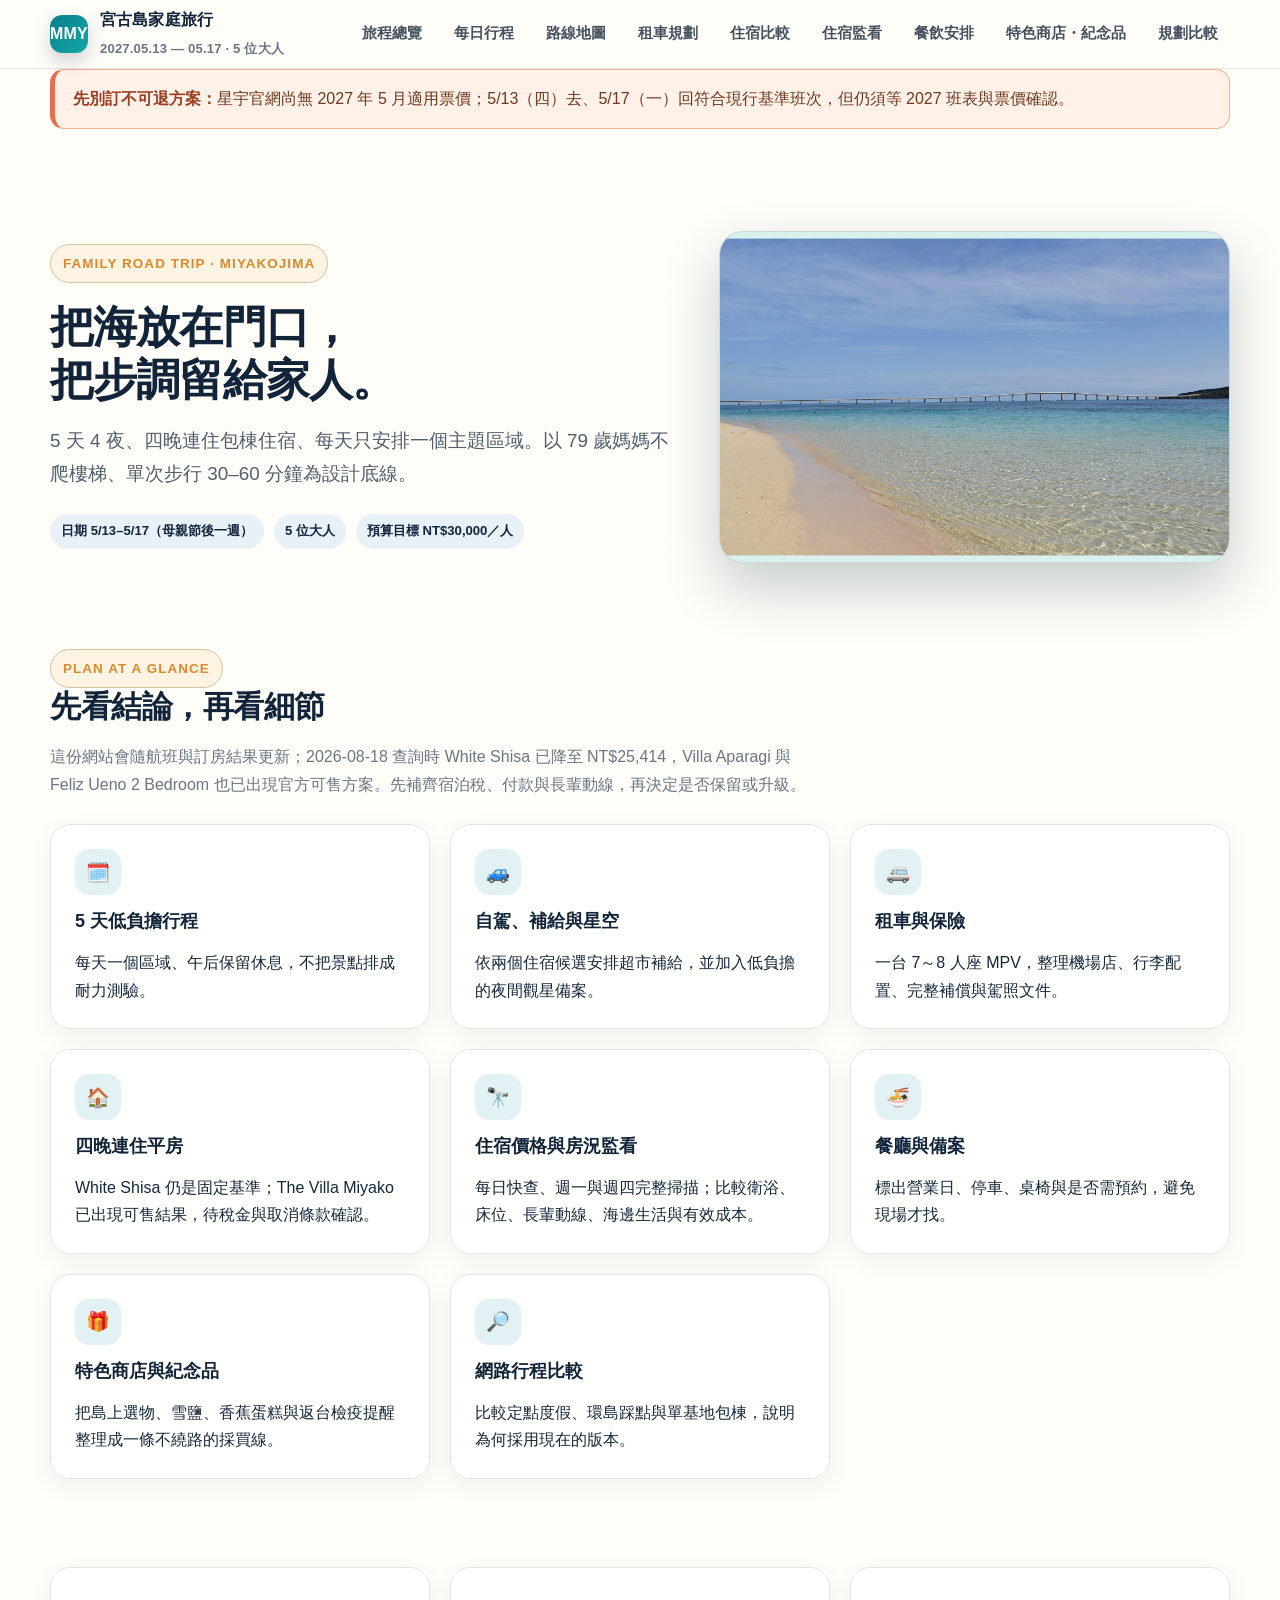
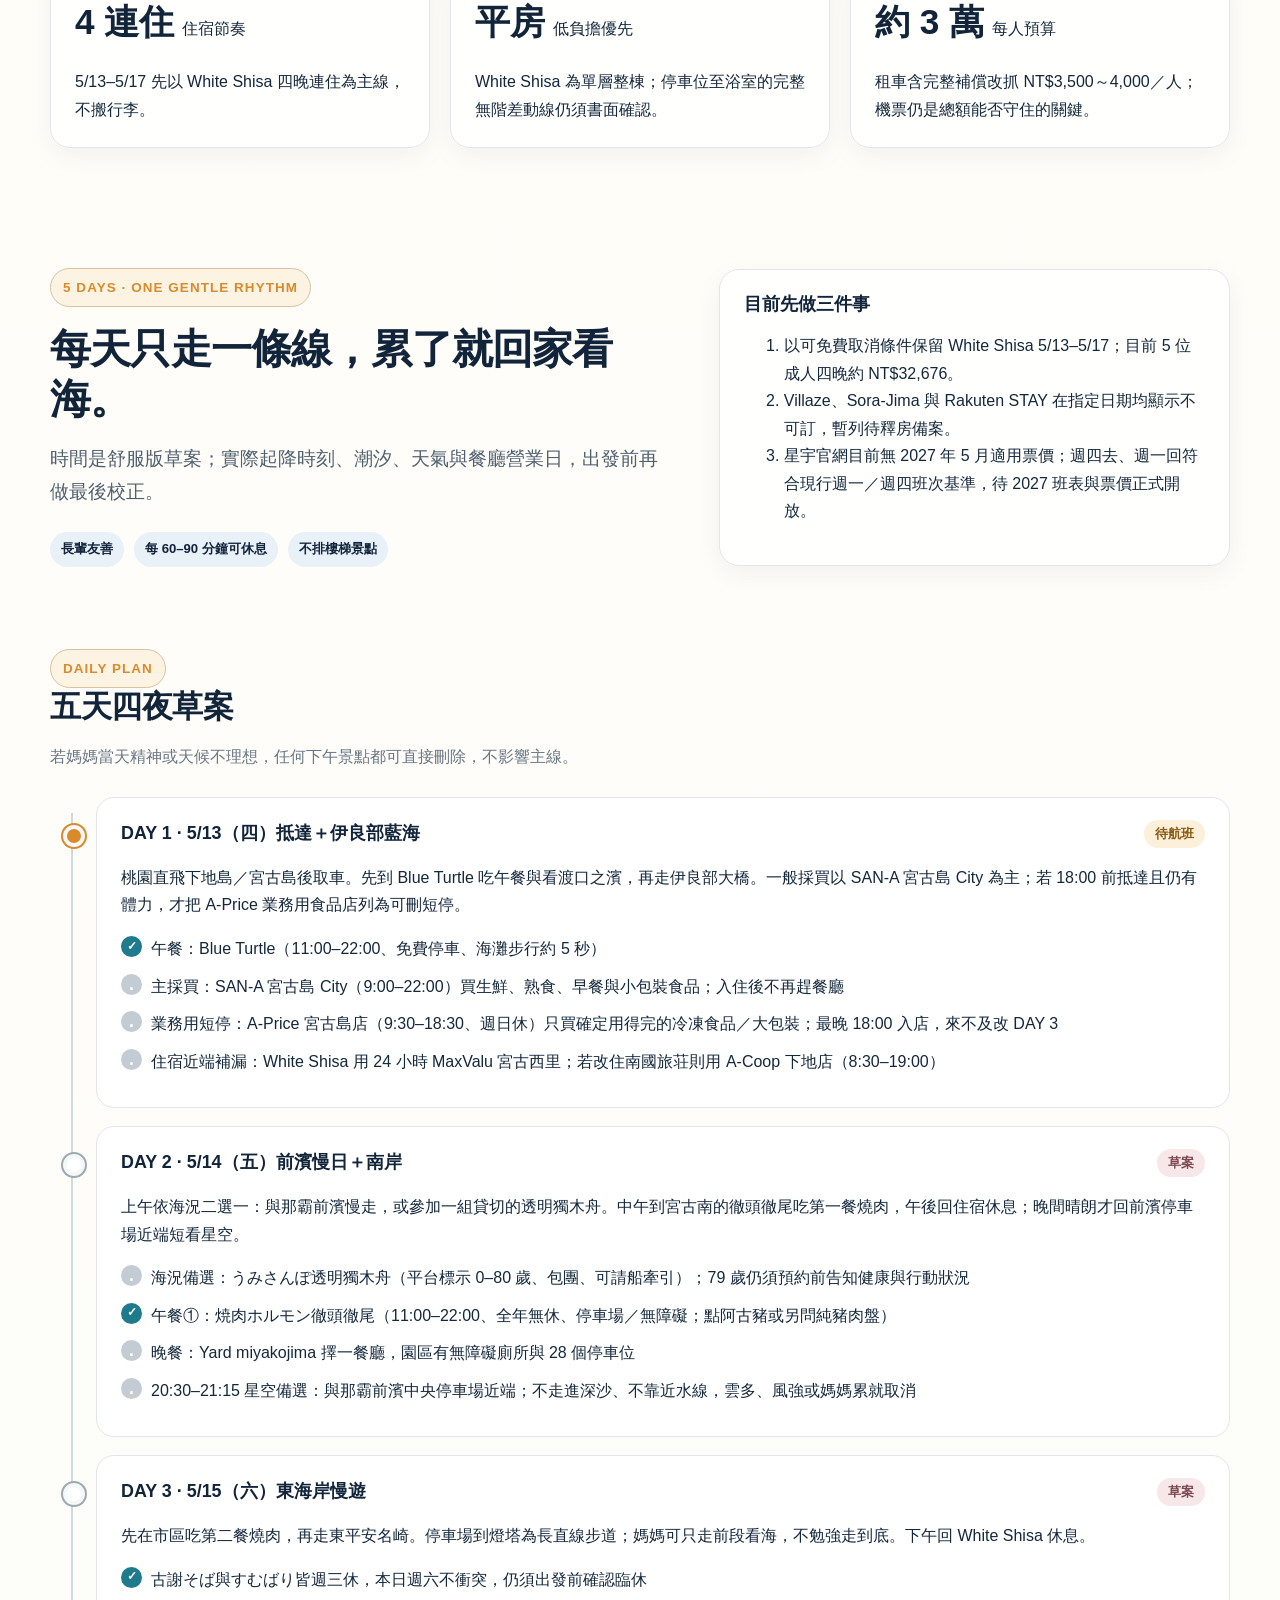
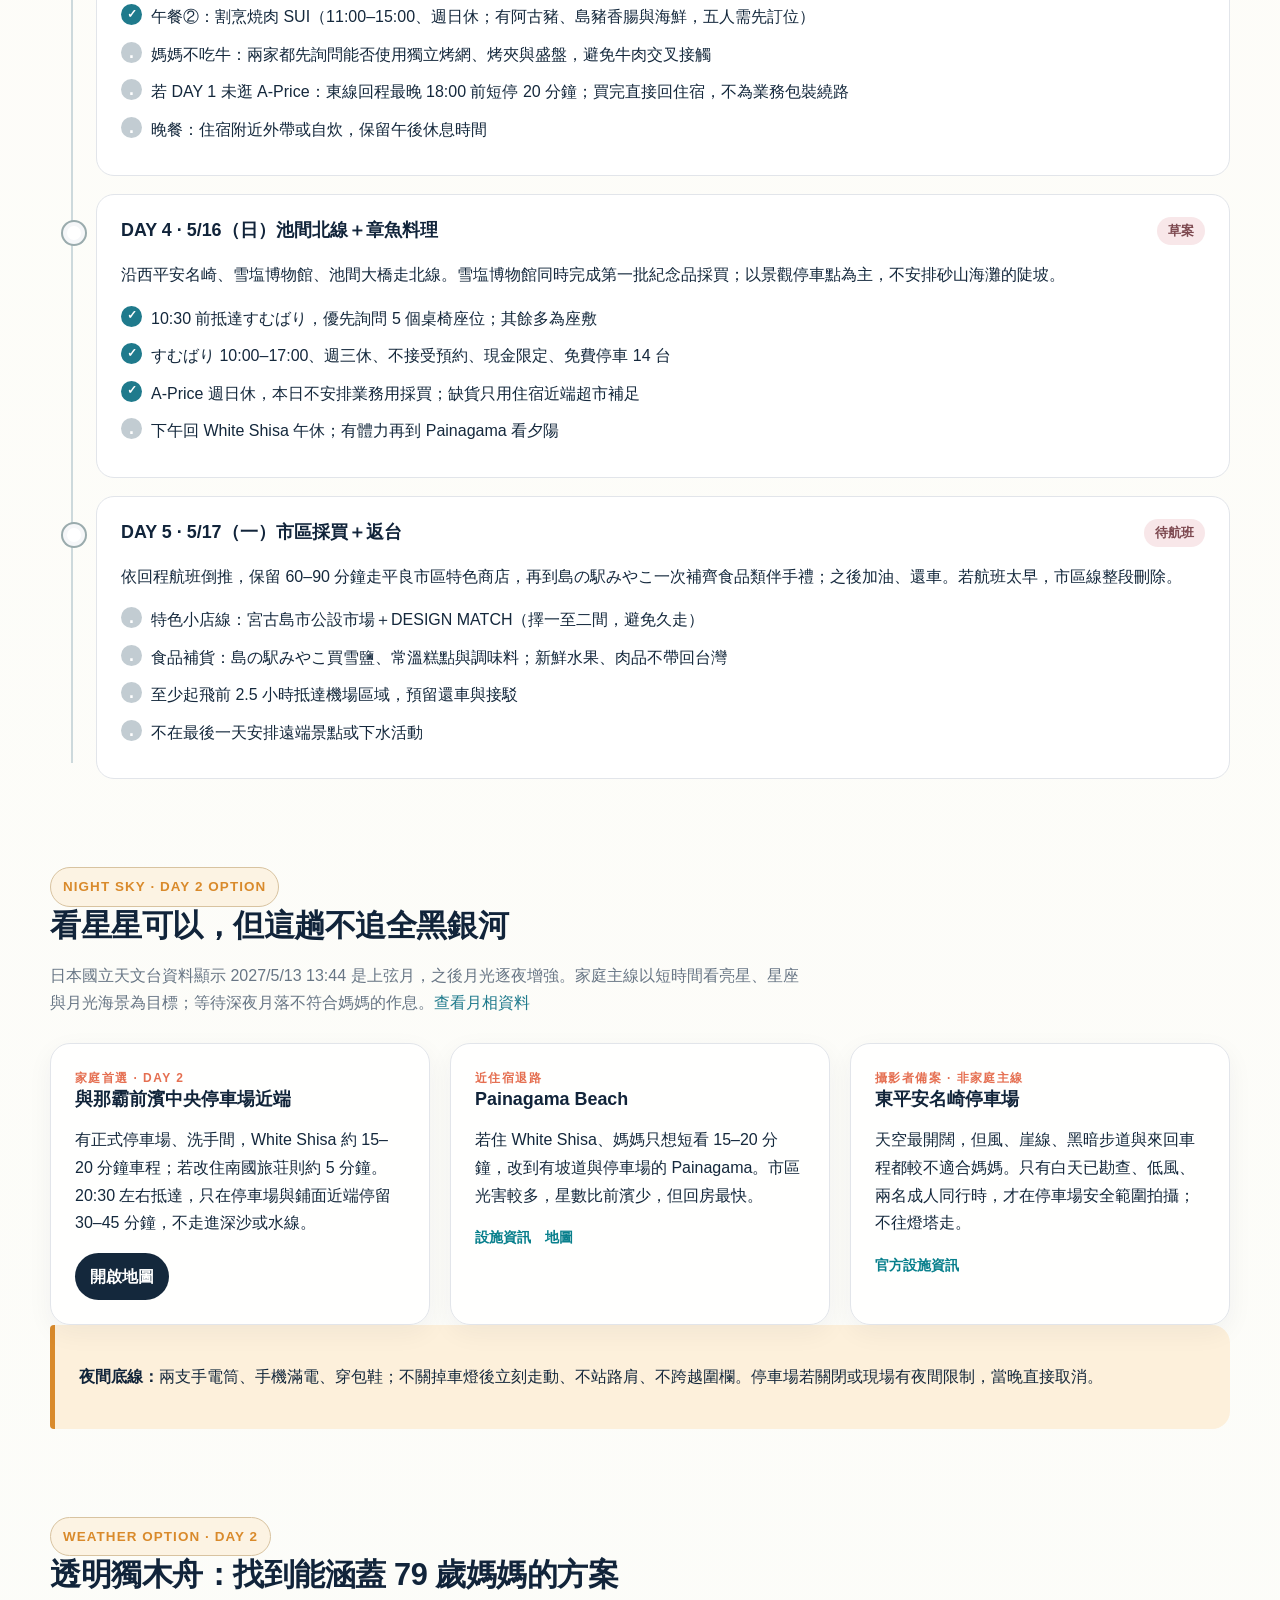
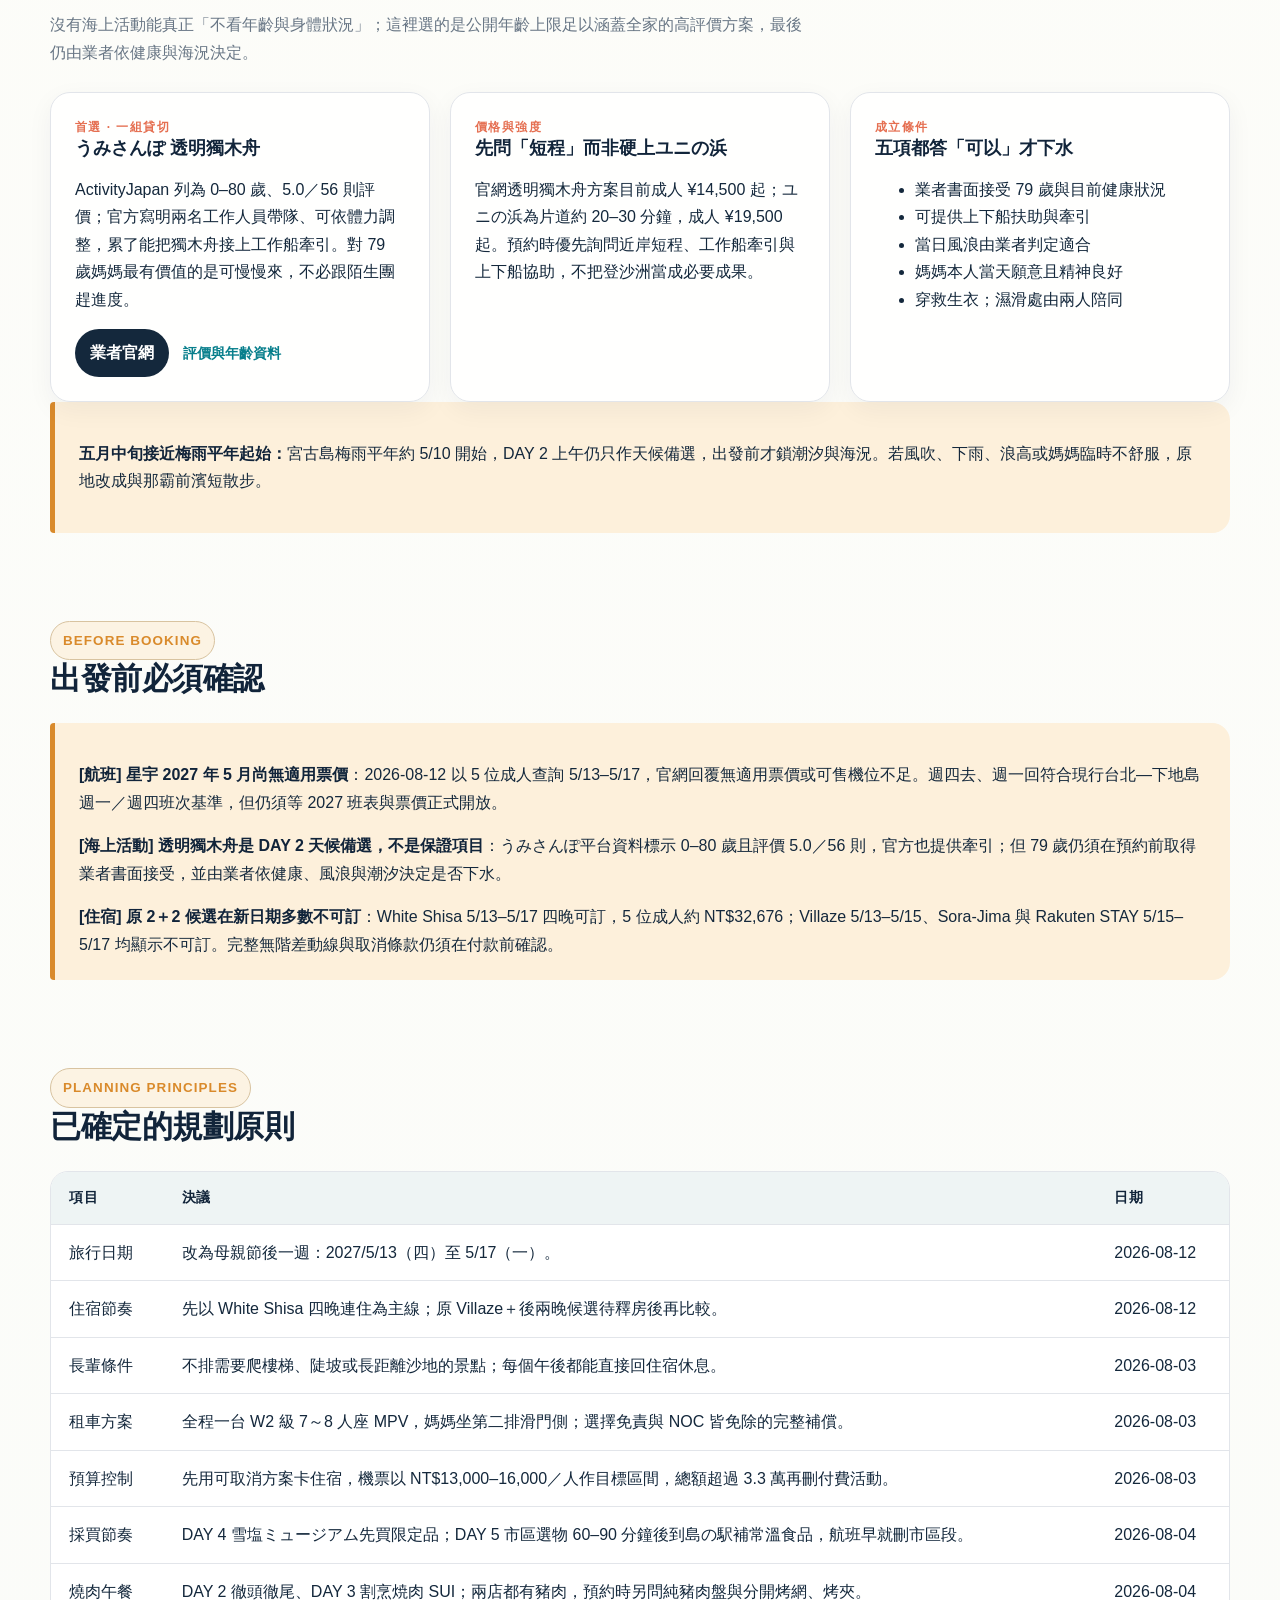
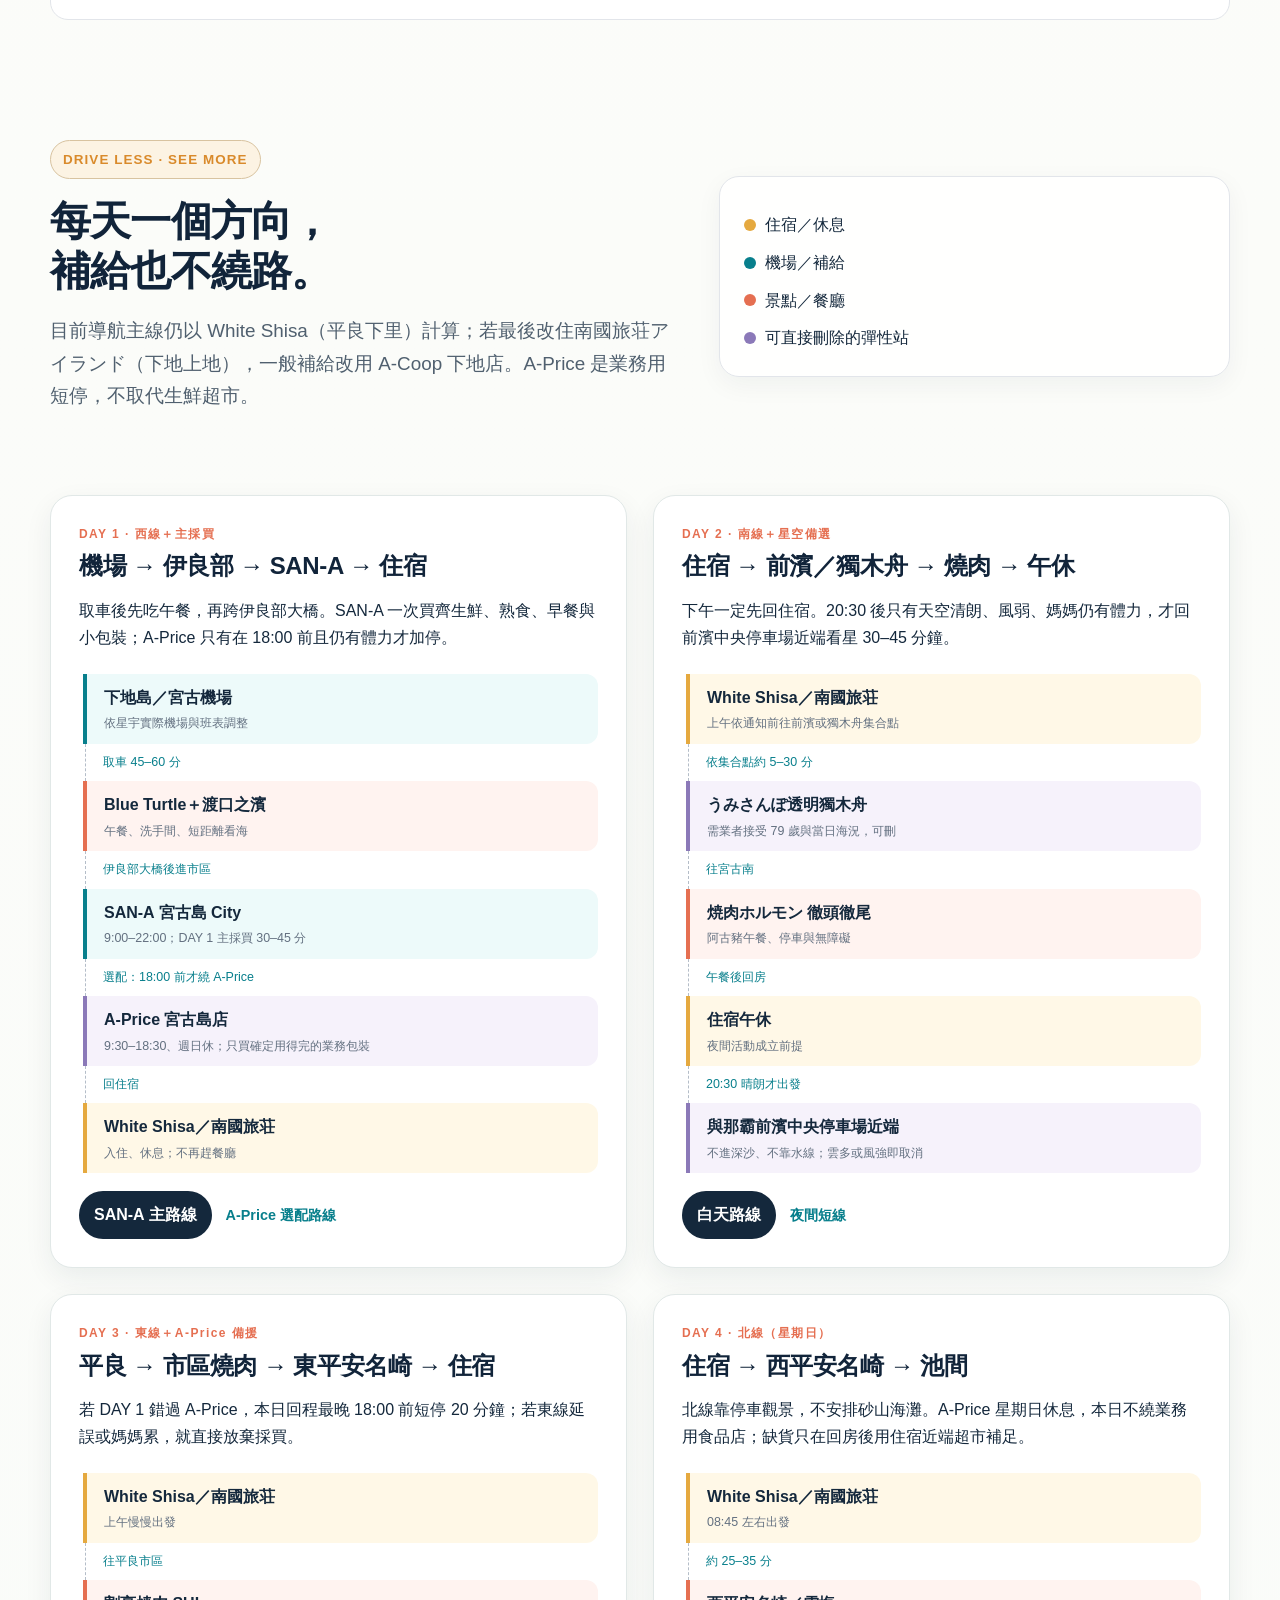
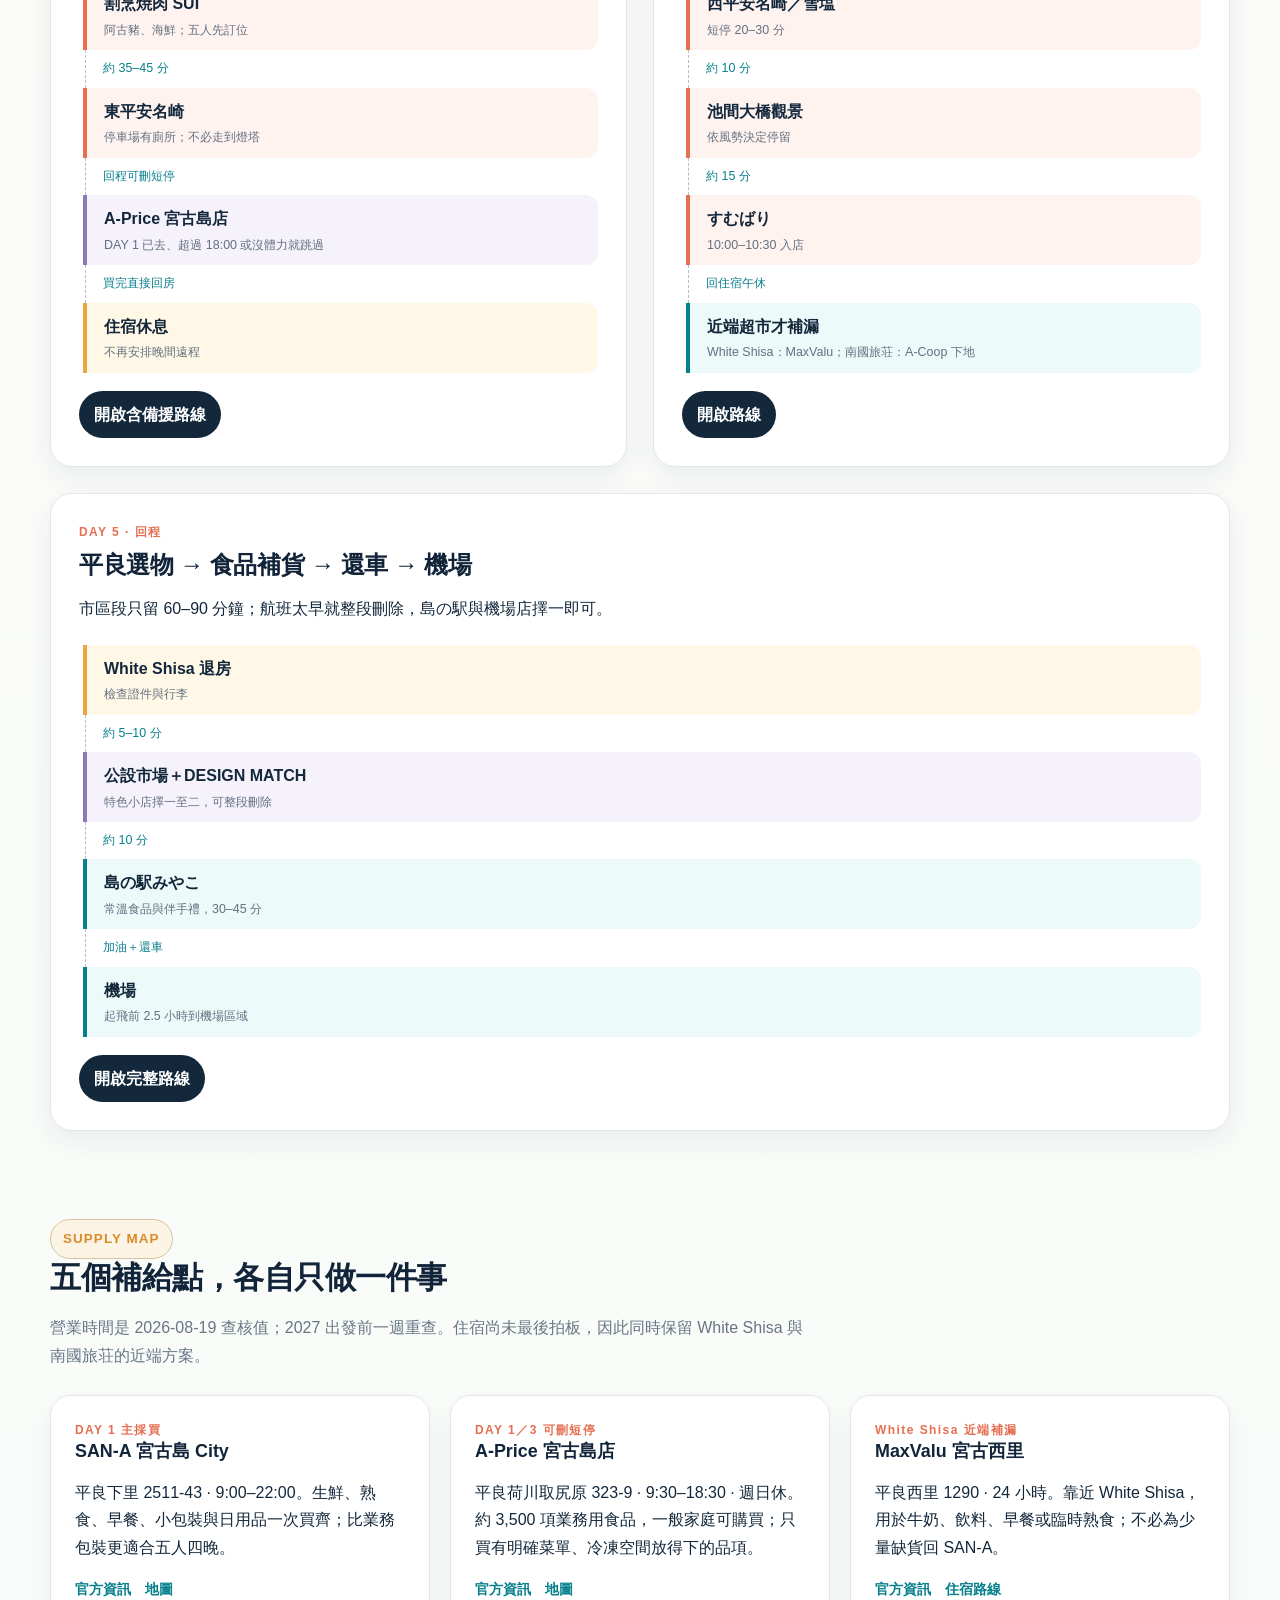
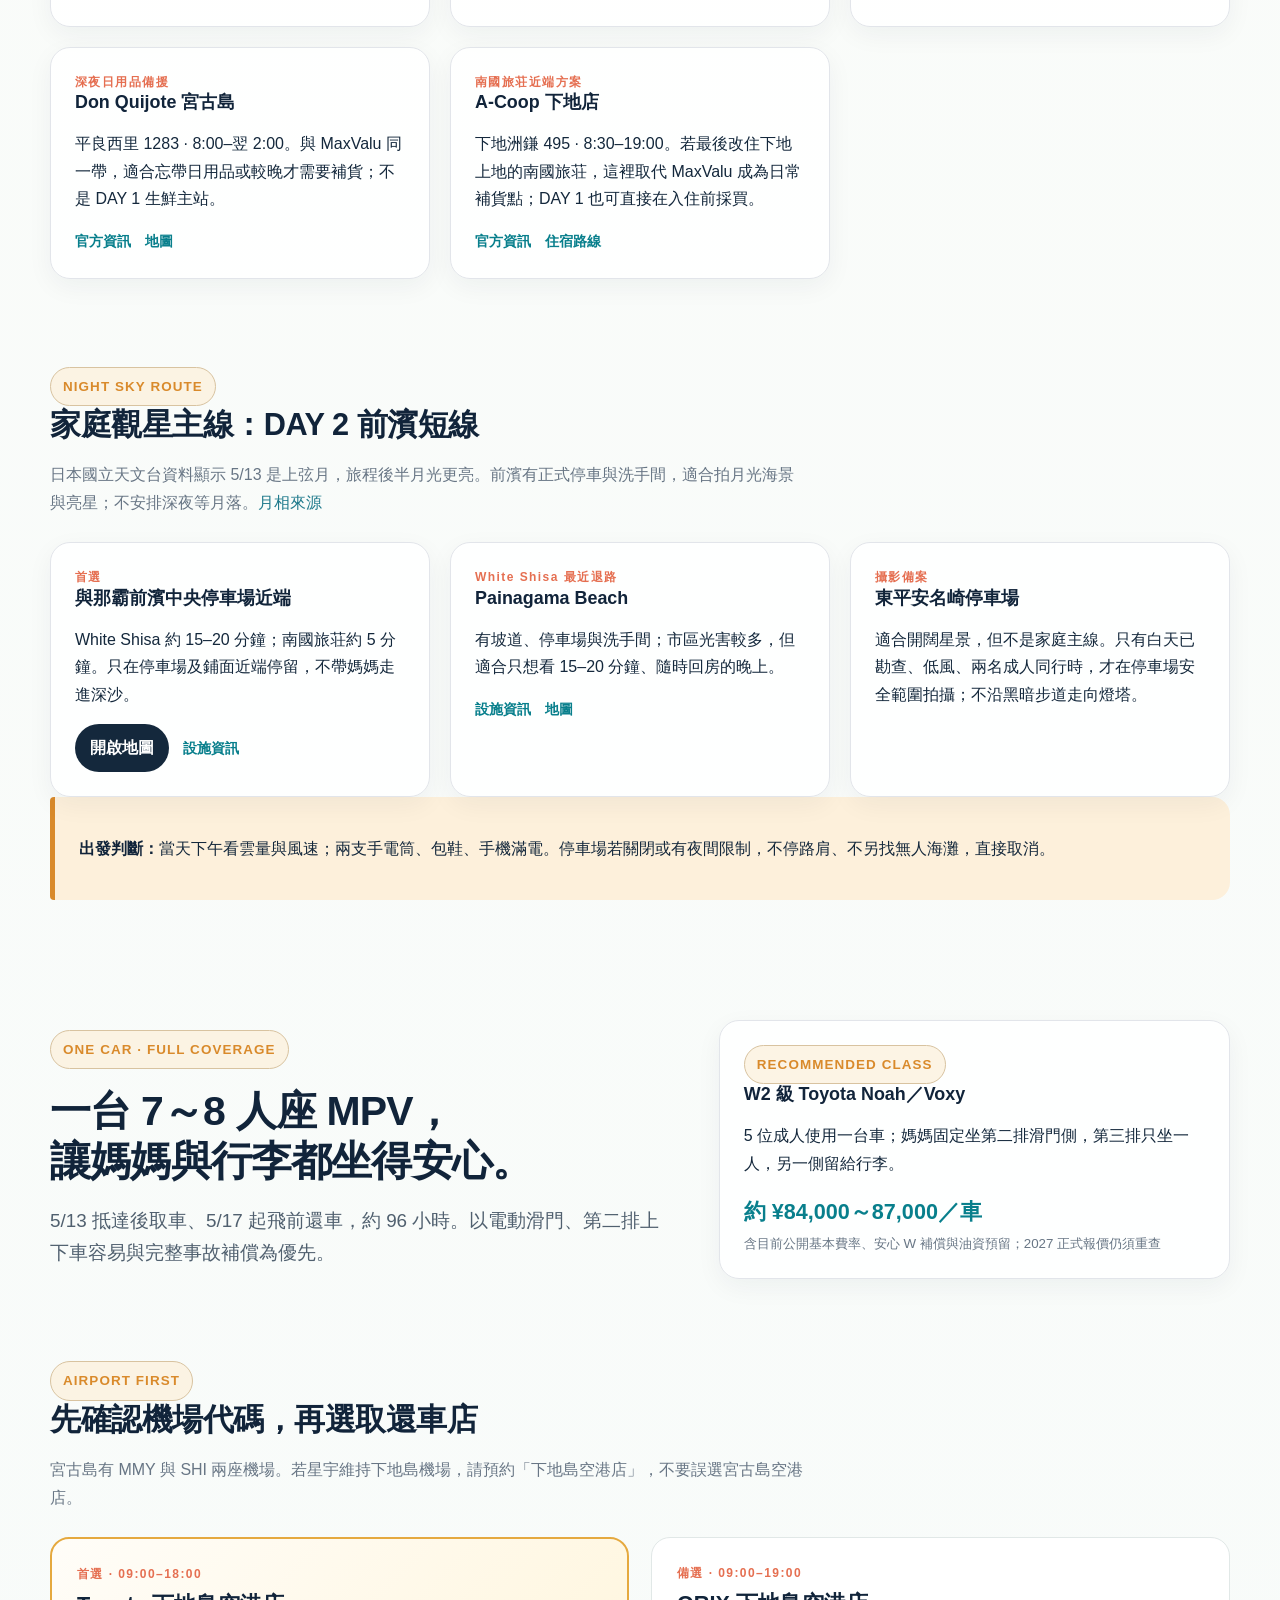
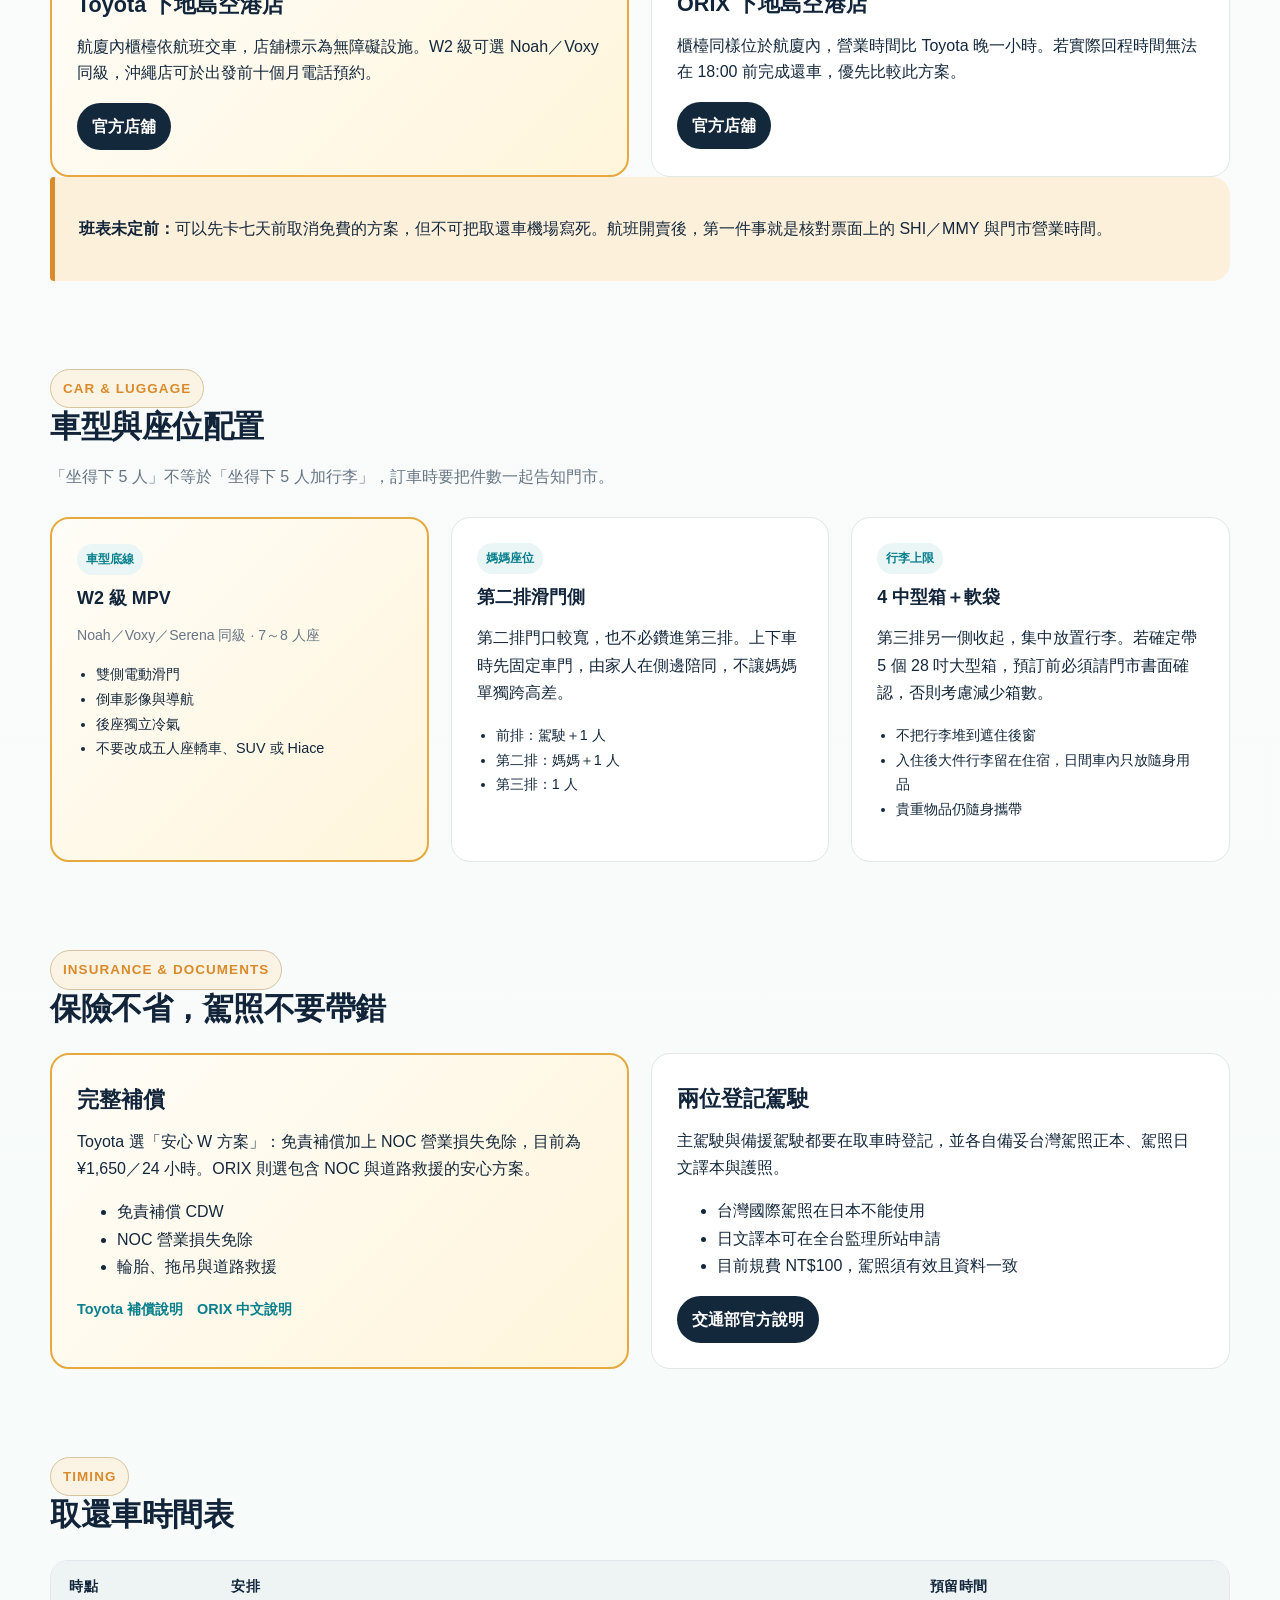
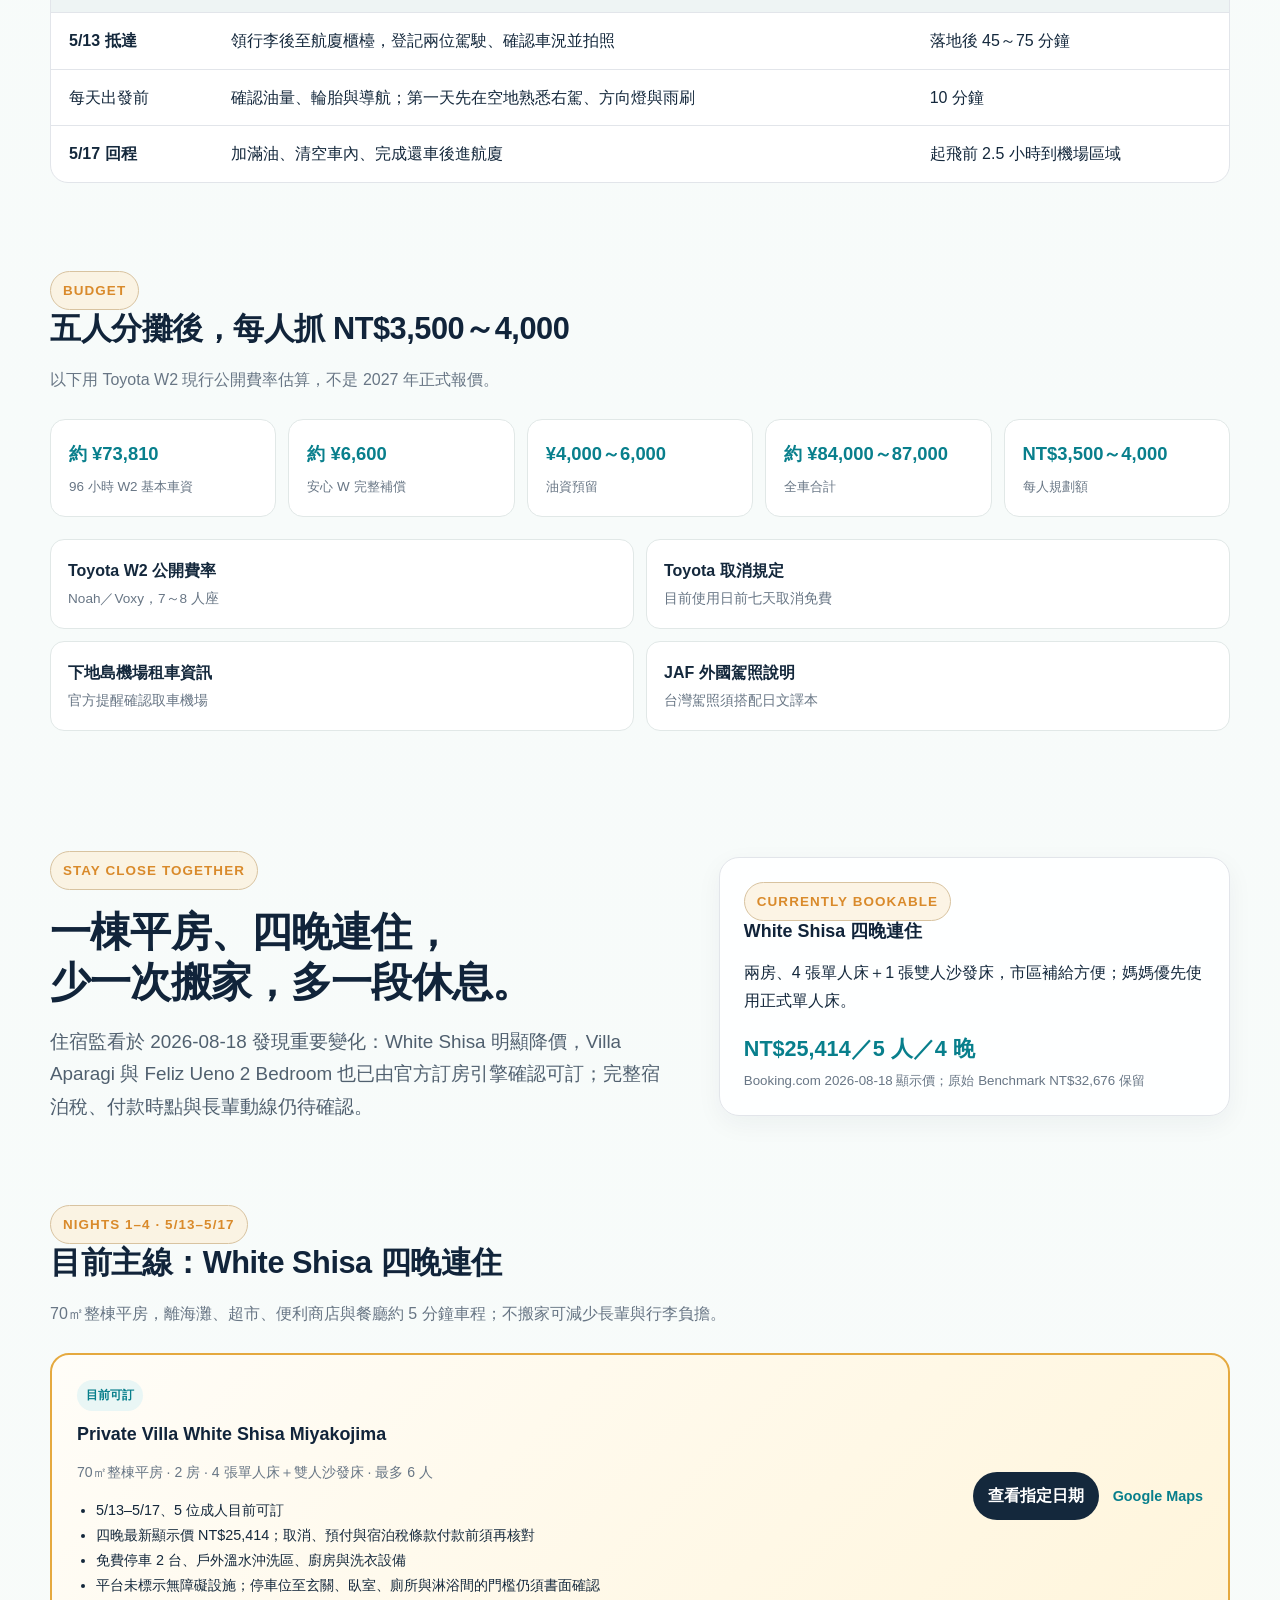
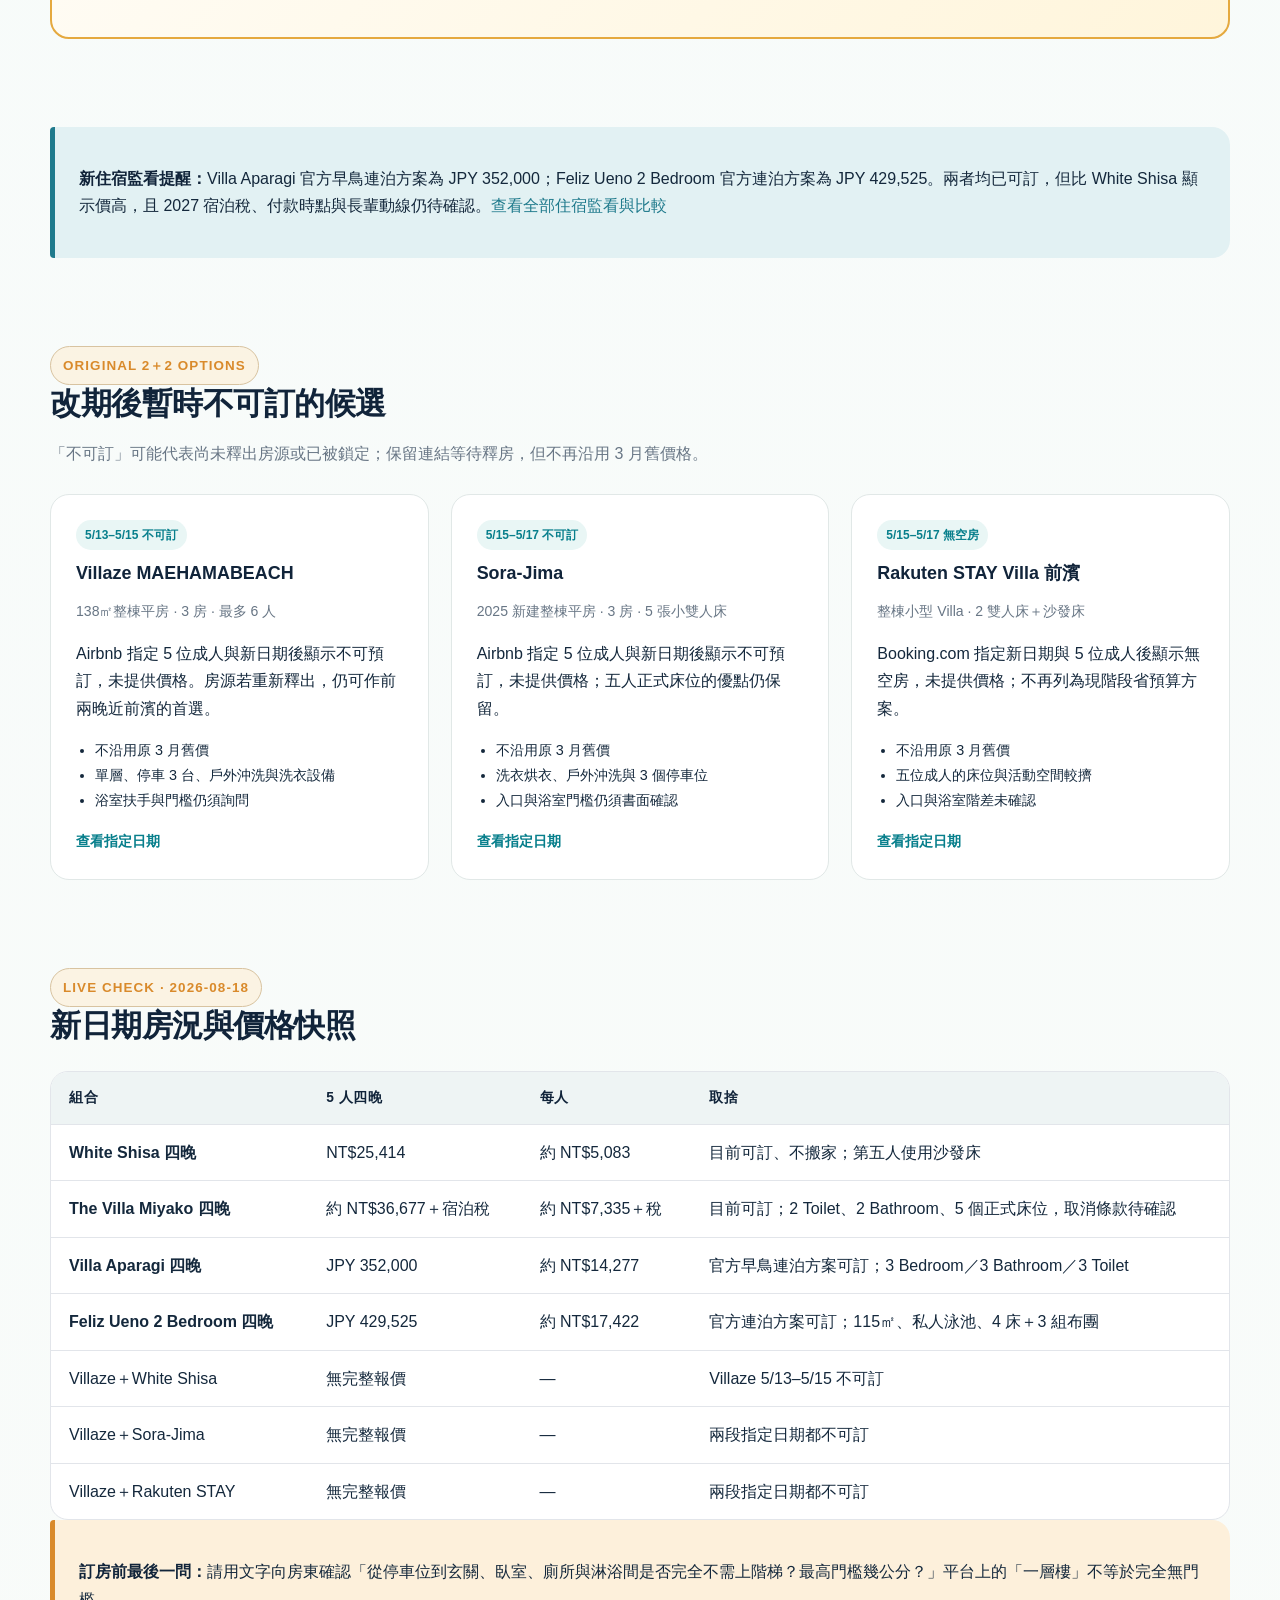
==== commit 90af8baa: "Update accommodation watch for September 7" ====
--- a/index.html
+++ b/index.html
@@ -496,19 +496,19 @@
     </section></div>
 <div id="accommodation-watch" class="section-anchor" aria-label="住宿監看"><section class="shell hero document-hero watch-hero">
       <div><span class="eyebrow">ACCOMMODATION WATCH</span><h1>不是找最豪華，<br>是找五萬內最合適。</h1><p class="lead">每天快查優先候選、每週一與週四完整掃描。住宿顯示總價以 NT$50,000 為硬上限，超過上限不發推薦通知。</p><div class="status-row"><span class="pill current">每日 08:30 快查</span><span class="pill">週一／週四完整掃描</span><span class="pill">5 位成人 · 4 晚</span><span class="pill">總價 ≤ NT$50,000</span></div></div>
-      <div class="card stay-highlight"><span class="eyebrow">CURRENT BOOKING</span><h3>White Shisa</h3><strong class="price-big">NT$25,471</strong><small>原始 Benchmark NT$32,676 永久保留；最新顯示價與宿泊稅狀態分開追蹤。</small></div>
-    </section>
-    <section class="shell section watch-summary"><div class="callout"><strong>本次狀態：</strong>NO ACTIONABLE CHANGE；資料仍持續保留與比較。</div>
+      <div class="card stay-highlight"><span class="eyebrow">CURRENT BOOKING</span><h3>White Shisa</h3><strong class="price-big">NT$28,457</strong><small>原始 Benchmark NT$32,676 永久保留；最新顯示價與宿泊稅狀態分開追蹤。</small></div>
+    </section>
+    <section class="shell section watch-summary"><div class="callout watch-alert"><strong>本次有重要變化：</strong>Private Villa White Shisa Miyakojima 🟢 可訂 NT$28,457；The Villa Miyako 🟢 可訂 NT$37,942</div>
       <div class="callout warning"><p><strong>2027 宿泊稅：</strong>宮古島市＋沖繩縣自 2027/2/1 起合計 2%。訂房頁未明示含稅，或缺少可精算的每人每晚純住宿費時，Effective Cost 一律顯示「待確認」，不拿估值假裝精確。</p></div>
     </section>
-    <section class="shell section"><div class="section-header"><span class="eyebrow">LIVE COMPARISON · 2026-09-03</span><h2>住宿候選比較</h2><p>預設依「可訂＋高優先、分數、有效價差、未知、不可訂」排序。暫定分數表示仍有衛浴、長輩動線或完整成本未知。</p></div><div class="watch-grid"><article class="watch-card" data-status="AVAILABLE" data-score="69">
+    <section class="shell section"><div class="section-header"><span class="eyebrow">LIVE COMPARISON · 2026-09-07</span><h2>住宿候選比較</h2><p>預設依「可訂＋高優先、分數、有效價差、未知、不可訂」排序。暫定分數表示仍有衛浴、長輩動線或完整成本未知。</p></div><div class="watch-grid"><article class="watch-card" data-status="AVAILABLE" data-score="69">
     <div class="watch-card-head"><div><span class="stay-rank">A</span><h3>南國旅荘アイランド</h3></div><strong class="watch-status">🟢 可訂</strong></div>
 
-    <div class="watch-price"><strong>NT$40,607</strong><span>5 人／4 晚顯示價</span></div>
+    <div class="watch-price"><strong>NT$41,170</strong><span>5 人／4 晚顯示價</span></div>
     <dl class="watch-facts">
       <div><dt>Effective</dt><dd>待確認</dd></div>
       <div><dt>五萬預算</dt><dd>符合</dd></div>
-      <div><dt>比 White Shisa</dt><dd>+NT$15,136（顯示價差）</dd></div>
+      <div><dt>比 White Shisa</dt><dd>+NT$12,713（顯示價差）</dd></div>
       <div><dt>Bedroom</dt><dd>5</dd></div>
       <div><dt>正式床位容量</dt><dd>5 人</dd></div>
       <div><dt>Toilet</dt><dd>2</dd></div>
@@ -516,22 +516,22 @@
       <div><dt>平房</dt><dd>待確認</dd></div>
       <div><dt>長輩必爬樓梯</dt><dd>待確認</dd></div>
       <div><dt>海灘</dt><dd>與那霸前濱海灘（車程約 5 分）</dd></div>
-      <div><dt>取消</dt><dd>Airbnb 頁面顯示 2027-05-08 前可免費取消；入住前取消可獲部分退款，精確時點以付款頁為準。</dd></div>
+      <div><dt>取消</dt><dd>Airbnb 顯示 2027-05-08 前可免費取消；入住前取消可獲部分退款，精確時點以付款頁為準。</dd></div>
       <div><dt>宿泊稅</dt><dd>是否含稅待確認</dd></div>
       <div><dt>分數</dt><dd>69/100（暫定）</dd></div>
     </dl>
     <p class="watch-note">符合五萬預算與空間硬條件；確認長輩動線、宿泊稅與付款時點後可優先保留。</p>
-    <p class="watch-source-note">最後查核 2026-09-03 · Airbnb 公開頁面顯示 5 位成人、4 晚 NT$40,607，較 9/2 高 NT$391（0.97%），未達 5% 通知門檻；設施與取消條款未變，宿泊稅仍為 UNKNOWN。</p>
+    <p class="watch-source-note">最後查核 2026-09-07 · Airbnb 顯示 5 位成人、4 晚 NT$41,170，較前次高 1.39%，未達通知門檻；設施與取消條款未變，宿泊稅仍為 UNKNOWN。</p>
     <div class="stay-actions"><a class="map-button" target="_blank" rel="noreferrer" href="https://www.airbnb.com.tw/rooms/44113904?check_in=2027-05-13&amp;check_out=2027-05-17&amp;guests=5&amp;adults=5">查房／訂房</a><a target="_blank" rel="noreferrer" href="https://385island.com/">Official</a></div>
   </article>
 <article class="watch-card" data-status="AVAILABLE" data-score="69">
     <div class="watch-card-head"><div><span class="stay-rank">A</span><h3>The Villa Miyako</h3></div><strong class="watch-status">🟢 可訂</strong></div>
 
-    <div class="watch-price"><strong>NT$37,498</strong><span>5 人／4 晚顯示價</span></div>
+    <div class="watch-price"><strong>NT$37,942</strong><span>5 人／4 晚顯示價</span></div>
     <dl class="watch-facts">
       <div><dt>Effective</dt><dd>待確認</dd></div>
       <div><dt>五萬預算</dt><dd>符合</dd></div>
-      <div><dt>比 White Shisa</dt><dd>+NT$12,027（顯示價差）</dd></div>
+      <div><dt>比 White Shisa</dt><dd>+NT$9,485（顯示價差）</dd></div>
       <div><dt>Bedroom</dt><dd>2</dd></div>
       <div><dt>正式床位容量</dt><dd>5 人</dd></div>
       <div><dt>Toilet</dt><dd>2</dd></div>
@@ -539,22 +539,45 @@
       <div><dt>平房</dt><dd>是</dd></div>
       <div><dt>長輩必爬樓梯</dt><dd>不需</dd></div>
       <div><dt>海灘</dt><dd>待確認</dd></div>
-      <div><dt>取消</dt><dd>Booking.com 公開資料未提供目標方案的精確取消期限；須於付款頁確認。</dd></div>
+      <div><dt>取消</dt><dd>Booking.com 顯示 2027-04-29 前可免費取消。</dd></div>
       <div><dt>宿泊稅</dt><dd>未含稅，金額待確認</dd></div>
       <div><dt>分數</dt><dd>69/100（暫定）</dd></div>
     </dl>
     <p class="watch-note">符合五萬預算與空間硬條件；確認長輩動線、宿泊稅與付款時點後可優先保留。</p>
-    <p class="watch-source-note">最後查核 2026-09-03 · Booking.com 顯示 5 位成人、4 晚 NT$37,498；較 8/14 舊值高 NT$821（2.24%），未達 5% 通知門檻。2027 宿泊稅另付但未提供可精算的未稅純住宿費。</p>
+    <p class="watch-source-note">最後查核 2026-09-07 · Booking.com 顯示公開住宿價 NT$37,942，另列 NT$4,726 稅金與其他費用；登入會員價 NT$31,044 不作為公開基準。首次可靠確認免費取消與付款期限，住宿顯示價仍在 NT$50,000 內。官方 Main Villa 規格維持 100 平方公尺、2 Bedroom、2 Bathroom、2 Toilet、平房。</p>
     <div class="stay-actions"><a class="map-button" target="_blank" rel="noreferrer" href="https://www.booking.com/hotel/jp/the-villa-miyako.html?checkin=2027-05-13&amp;checkout=2027-05-17&amp;no_rooms=1&amp;group_adults=5&amp;selected_currency=TWD">查房／訂房</a><a target="_blank" rel="noreferrer" href="https://the-villa-miyako.jp/">Official</a></div>
+  </article>
+<article class="watch-card" data-status="AVAILABLE" data-score="47">
+    <div class="watch-card-head"><div><span class="stay-rank">BASELINE</span><h3>Private Villa White Shisa Miyakojima</h3></div><strong class="watch-status">🟢 可訂</strong></div>
+
+    <div class="watch-price"><strong>NT$28,457</strong><span>5 人／4 晚顯示價</span></div>
+    <dl class="watch-facts">
+      <div><dt>Effective</dt><dd>NT$28,457</dd></div>
+      <div><dt>五萬預算</dt><dd>符合</dd></div>
+      <div><dt>比 White Shisa</dt><dd>NT$0</dd></div>
+      <div><dt>Bedroom</dt><dd>2</dd></div>
+      <div><dt>正式床位容量</dt><dd>4 人</dd></div>
+      <div><dt>Toilet</dt><dd>1</dd></div>
+      <div><dt>Bathroom／Shower</dt><dd>1</dd></div>
+      <div><dt>平房</dt><dd>是</dd></div>
+      <div><dt>長輩必爬樓梯</dt><dd>待確認</dd></div>
+      <div><dt>海灘</dt><dd>與那霸前濱海灘（車程約 5 分）</dd></div>
+      <div><dt>取消</dt><dd>Booking.com 顯示 2027-05-06 前可免費取消，之後依方案條款收費。</dd></div>
+      <div><dt>宿泊稅</dt><dd>已含稅</dd></div>
+      <div><dt>分數</dt><dd>47/100（暫定）</dd></div>
+    </dl>
+    <p class="watch-note">目前基準；保留原始價，付款前確認取消與完整無階差動線。</p>
+    <p class="watch-source-note">最後查核 2026-09-07 · Booking.com 目標日期、5 位成人、4 晚的免費取消方案為 NT$28,457，頁面標示含稅費；同頁最低不可退款方案為 NT$25,773。首次可靠確認免費取消期限與付款時點，兩種方案都在 NT$50,000 硬上限內。</p>
+    <div class="stay-actions"><a class="map-button" target="_blank" rel="noreferrer" href="https://www.booking.com/hotel/jp/gong-gu-dao-white-shisa-howaitosisa.html?checkin=2027-05-13&amp;checkout=2027-05-17&amp;no_rooms=1&amp;group_adults=5&amp;selected_currency=TWD">查房／訂房</a><a target="_blank" rel="noreferrer" href="https://whiteshisa.com/">Official</a></div>
   </article>
 <article class="watch-card" data-status="AVAILABLE" data-score="43">
     <div class="watch-card-head"><div><span class="stay-rank">B</span><h3>繁華街區 4 房整層住宿（Airbnb）</h3></div><strong class="watch-status">🟢 可訂</strong></div>
 
-    <div class="watch-price"><strong>NT$45,125</strong><span>5 人／4 晚顯示價</span></div>
+    <div class="watch-price"><strong>NT$45,752</strong><span>5 人／4 晚顯示價</span></div>
     <dl class="watch-facts">
       <div><dt>Effective</dt><dd>待確認</dd></div>
       <div><dt>五萬預算</dt><dd>符合</dd></div>
-      <div><dt>比 White Shisa</dt><dd>+NT$19,654（顯示價差）</dd></div>
+      <div><dt>比 White Shisa</dt><dd>+NT$17,295（顯示價差）</dd></div>
       <div><dt>Bedroom</dt><dd>4</dd></div>
       <div><dt>正式床位容量</dt><dd>4 人</dd></div>
       <div><dt>Toilet</dt><dd>2</dd></div>
@@ -562,59 +585,13 @@
       <div><dt>平房</dt><dd>待確認</dd></div>
       <div><dt>長輩必爬樓梯</dt><dd>需要</dd></div>
       <div><dt>海灘</dt><dd>待確認</dd></div>
-      <div><dt>取消</dt><dd>Airbnb 頁面顯示 2027-04-13 前可免費取消，2027-05-06 前取消可獲部分退款；精確時點以付款頁為準。</dd></div>
+      <div><dt>取消</dt><dd>Airbnb 顯示 2027-04-13 前可免費取消，2027-05-06 前取消可獲部分退款；精確時點以付款頁為準。</dd></div>
       <div><dt>宿泊稅</dt><dd>是否含稅待確認</dd></div>
       <div><dt>分數</dt><dd>43/100（暫定）</dd></div>
     </dl>
     <p class="watch-note">符合五萬預算與空間硬條件，但長輩必須走樓梯；只列備案。</p>
-    <p class="watch-source-note">最後查核 2026-09-03 · Airbnb 公開頁面顯示 5 位成人、4 晚 NT$45,125，較 9/2 高 NT$434（0.97%），未達 5% 通知門檻；設施、樓梯風險與取消條款未變。</p>
+    <p class="watch-source-note">最後查核 2026-09-07 · Airbnb 顯示 5 位成人、4 晚 NT$45,752，較前次高 1.39%，未達通知門檻；設施、樓梯風險與取消條款未變。</p>
     <div class="stay-actions"><a class="map-button" target="_blank" rel="noreferrer" href="https://www.airbnb.com.tw/rooms/1740296204787382563?check_in=2027-05-13&amp;check_out=2027-05-17&amp;adults=5">查房／訂房</a><a target="_blank" rel="noreferrer" href="https://www.airbnb.com.tw/rooms/1740296204787382563">Official</a></div>
-  </article>
-<article class="watch-card" data-status="AVAILABLE" data-score="37">
-    <div class="watch-card-head"><div><span class="stay-rank">BASELINE</span><h3>Private Villa White Shisa Miyakojima</h3></div><strong class="watch-status">🟢 可訂</strong></div>
-
-    <div class="watch-price"><strong>NT$25,471</strong><span>5 人／4 晚顯示價</span></div>
-    <dl class="watch-facts">
-      <div><dt>Effective</dt><dd>待確認</dd></div>
-      <div><dt>五萬預算</dt><dd>符合</dd></div>
-      <div><dt>比 White Shisa</dt><dd>+NT$0（顯示價差）</dd></div>
-      <div><dt>Bedroom</dt><dd>2</dd></div>
-      <div><dt>正式床位容量</dt><dd>4 人</dd></div>
-      <div><dt>Toilet</dt><dd>1</dd></div>
-      <div><dt>Bathroom／Shower</dt><dd>1</dd></div>
-      <div><dt>平房</dt><dd>是</dd></div>
-      <div><dt>長輩必爬樓梯</dt><dd>待確認</dd></div>
-      <div><dt>海灘</dt><dd>與那霸前濱海灘（車程約 5 分）</dd></div>
-      <div><dt>取消</dt><dd>Booking.com 公開資料未提供目標方案的精確取消期限；須於付款頁確認。</dd></div>
-      <div><dt>宿泊稅</dt><dd>是否含稅待確認</dd></div>
-      <div><dt>分數</dt><dd>37/100（暫定）</dd></div>
-    </dl>
-    <p class="watch-note">目前基準；保留原始價，付款前確認取消與完整無階差動線。</p>
-    <p class="watch-source-note">最後查核 2026-09-03 · Booking.com 顯示 5 位成人、4 晚 NT$25,471，較 9/2 高 NT$330（1.31%），未達 5% 通知門檻；稅費、取消期限與付款時點仍為 UNKNOWN。</p>
-    <div class="stay-actions"><a class="map-button" target="_blank" rel="noreferrer" href="https://www.booking.com/hotel/jp/gong-gu-dao-white-shisa-howaitosisa.html?checkin=2027-05-13&amp;checkout=2027-05-17&amp;no_rooms=1&amp;group_adults=5&amp;selected_currency=TWD">查房／訂房</a><a target="_blank" rel="noreferrer" href="https://whiteshisa.com/">Official</a></div>
-  </article>
-<article class="watch-card" data-status="MANUAL_CHECK_REQUIRED" data-score="24">
-    <div class="watch-card-head"><div><span class="stay-rank">A</span><h3>Feliz Villa Suite Miyakojima Ueno 2 Bedroom</h3></div><strong class="watch-status">🟠 需人工查核</strong></div>
-<div class="watch-tags"><span>🐢 海龜活動區附近（不保證目擊）</span><span>🏖️ 博愛わいわい Beach 步行生活</span><span>👵 家人可分流活動</span><span>⭐ 使用者高興趣</span></div>
-    <div class="watch-price"><strong>待確認</strong><span>5 人／4 晚顯示價</span></div>
-    <dl class="watch-facts">
-      <div><dt>Effective</dt><dd>待確認</dd></div>
-      <div><dt>五萬預算</dt><dd>待確認</dd></div>
-      <div><dt>比 White Shisa</dt><dd>待確認</dd></div>
-      <div><dt>Bedroom</dt><dd>2</dd></div>
-      <div><dt>正式床位容量</dt><dd>待確認</dd></div>
-      <div><dt>Toilet</dt><dd>待確認</dd></div>
-      <div><dt>Bathroom／Shower</dt><dd>待確認</dd></div>
-      <div><dt>平房</dt><dd>待確認</dd></div>
-      <div><dt>長輩必爬樓梯</dt><dd>待確認</dd></div>
-      <div><dt>海灘</dt><dd>博愛わいわい Beach（動線待確認）</dd></div>
-      <div><dt>取消</dt><dd>官網一般條款顯示入住當日及前 1 日收含稅價 100%、6 日前起收 50%；目標連泊方案完整條款仍待付款頁確認。</dd></div>
-      <div><dt>宿泊稅</dt><dd>是否含稅待確認</dd></div>
-      <div><dt>分數</dt><dd>24/100（暫定）</dd></div>
-    </dl>
-    <p class="watch-note">先保留追蹤；目前不能據此判定售罄。</p>
-    <p class="watch-source-note">最後查核 2026-09-03 · 官方 Chillnn 日曆確認 2027-05-13 至 05-17 可選，2 Bedroom Type 起價 JPY 68,000／晚；但本次訂房元件仍無法可靠完成房型、5 位成人與連泊方案選取，因此不沿用舊總價並維持 MANUAL_CHECK_REQUIRED。🐢 海龜活動區附近不保證目擊；🏖️ 博愛わいわい Beach 步行及沖洗動線仍待確認。</p>
-    <div class="stay-actions"><a class="map-button" target="_blank" rel="noreferrer" href="https://nikken-hotelmgt.co.jp/ueno/">查房／訂房</a><a target="_blank" rel="noreferrer" href="https://nikken-hotelmgt.co.jp/ueno/">Official</a></div>
   </article>
 <article class="watch-card" data-status="UNAVAILABLE_OR_NOT_RELEASED" data-score="60">
     <div class="watch-card-head"><div><span class="stay-rank">S/A</span><h3>Villa Capri 3 Bedroom</h3></div><strong class="watch-status">⚪ 未釋房或無房</strong></div>
@@ -636,7 +613,7 @@
       <div><dt>分數</dt><dd>60/100（暫定）</dd></div>
     </dl>
     <p class="watch-note">先保留追蹤；目前不能據此判定售罄。</p>
-    <p class="watch-source-note">最後查核 2026-09-03 · 官方 Tripla 引擎以目標日期、5 位成人、1 間查詢仍回覆沒有可售房型；不能由此區分尚未釋房或已無房。頁面明示 2027-02-01 起沖繩宿泊稅按每人每晚未稅住宿費 2%（上限 JPY 2,000），入住時另付；因無可售總價，稅額無法計算。</p>
+    <p class="watch-source-note">最後查核 2026-09-07 · 官方 Tripla 以指定日期、5 位成人、1 間查詢仍回覆無可售房型；無法區分尚未釋房或已無房。頁面明示 2027-02-01 起宿泊稅於入住時另付。</p>
     <div class="stay-actions"><a class="map-button" target="_blank" rel="noreferrer" href="https://www.palm-resorts.com/en/villacapri">查房／訂房</a><a target="_blank" rel="noreferrer" href="https://www.palm-resorts.com/en/villacapri">Official</a></div>
   </article>
 <article class="watch-card" data-status="UNAVAILABLE_OR_NOT_RELEASED" data-score="17">
@@ -659,17 +636,17 @@
       <div><dt>分數</dt><dd>17/100（暫定）</dd></div>
     </dl>
     <p class="watch-note">先保留追蹤；目前不能據此判定售罄。</p>
-    <p class="watch-source-note">最後查核 2026-09-03 · 官網指定的 Yahoo! Travel 訂房頁顯示 2027-05-13 至 05-17 均為「空室待ち」，無法判定已售罄或尚未釋房。官網確認各棟附 7 人座租車，惟保險、機場取還及可量化租車價值未確認。</p>
+    <p class="watch-source-note">最後查核 2026-09-07 · 官網指定的 Yahoo! Travel 訂房頁仍顯示 2027-05-13 至 05-17 均為空室待ち，無法判定已售罄或尚未釋房。各棟附 7 人座租車，但保險、機場取還及可量化價值未確認。</p>
     <div class="stay-actions"><a class="map-button" target="_blank" rel="noreferrer" href="https://www.hotelestrellas.com/">查房／訂房</a><a target="_blank" rel="noreferrer" href="https://www.hotelestrellas.com/">Official</a></div>
   </article>
 <article class="watch-card" data-status="AVAILABLE" data-score="70">
     <div class="watch-card-head"><div><span class="stay-rank">S</span><h3>PRIVATE INGYA</h3></div><strong class="watch-status">🟢 可訂</strong></div>
 
-    <div class="watch-price"><strong>NT$59,566</strong><span>5 人／4 晚顯示價</span></div>
+    <div class="watch-price"><strong>NT$59,479</strong><span>5 人／4 晚顯示價</span></div>
     <dl class="watch-facts">
       <div><dt>Effective</dt><dd>待確認</dd></div>
       <div><dt>五萬預算</dt><dd>超過</dd></div>
-      <div><dt>比 White Shisa</dt><dd>+NT$34,095（顯示價差）</dd></div>
+      <div><dt>比 White Shisa</dt><dd>+NT$31,022（顯示價差）</dd></div>
       <div><dt>Bedroom</dt><dd>3</dd></div>
       <div><dt>正式床位容量</dt><dd>6 人</dd></div>
       <div><dt>Toilet</dt><dd>3</dd></div>
@@ -682,17 +659,17 @@
       <div><dt>分數</dt><dd>70/100（暫定）</dd></div>
     </dl>
     <p class="watch-note">超過 NT$50,000 硬上限；保留歷史，但不建議。</p>
-    <p class="watch-source-note">最後查核 2026-09-03 · 官方 AirHost 顯示住宿費 JPY 240,000、追加人數費 JPY 20,000、清潔費 JPY 30,000，含消費稅總計 JPY 290,000，與前次相同；以臺銀 JPY 即期賣出 0.2054 換算仍超過 NT$50,000。</p>
+    <p class="watch-source-note">最後查核 2026-09-07 · 官方 AirHost 仍顯示住宿費 JPY 240,000、追加人數費 JPY 20,000、清潔費 JPY 30,000，含消費稅總計 JPY 290,000；以臺銀即期賣出 0.2051 換算約 NT$59,479，超過預算。</p>
     <div class="stay-actions"><a class="map-button" target="_blank" rel="noreferrer" href="https://private-ingya.com/">查房／訂房</a><a target="_blank" rel="noreferrer" href="https://private-ingya.com/">Official</a></div>
   </article>
 <article class="watch-card" data-status="AVAILABLE" data-score="51">
     <div class="watch-card-head"><div><span class="stay-rank">S</span><h3>Villa Aparagi Miyakojima</h3></div><strong class="watch-status">🟢 可訂</strong></div>
 
-    <div class="watch-price"><strong>NT$72,301</strong><span>5 人／4 晚顯示價</span></div>
+    <div class="watch-price"><strong>NT$72,195</strong><span>5 人／4 晚顯示價</span></div>
     <dl class="watch-facts">
       <div><dt>Effective</dt><dd>待確認</dd></div>
       <div><dt>五萬預算</dt><dd>超過</dd></div>
-      <div><dt>比 White Shisa</dt><dd>+NT$46,830（顯示價差）</dd></div>
+      <div><dt>比 White Shisa</dt><dd>+NT$43,738（顯示價差）</dd></div>
       <div><dt>Bedroom</dt><dd>3</dd></div>
       <div><dt>正式床位容量</dt><dd>待確認</dd></div>
       <div><dt>Toilet</dt><dd>3</dd></div>
@@ -705,17 +682,17 @@
       <div><dt>分數</dt><dd>51/100（暫定）</dd></div>
     </dl>
     <p class="watch-note">超過 NT$50,000 硬上限；保留歷史，但不建議。</p>
-    <p class="watch-source-note">最後查核 2026-09-03 · 官方 Chillnn 的 2027-05-13 至 05-17 每晚房價與 60 日前連泊方案均未變；目標四晚房價小計 JPY 165,000，5 位成人四晚方案費 JPY 187,000，合計 JPY 352,000。換算後超過 NT$50,000。</p>
+    <p class="watch-source-note">最後查核 2026-09-07 · 官方日曆仍顯示 5/13 JPY 38,500、5/14–15 各 JPY 44,000、5/16 JPY 38,500；加上 60 日前連泊方案每人每晚 JPY 9,350，5 位四晚合計 JPY 352,000，約 NT$72,195，超過預算。</p>
     <div class="stay-actions"><a class="map-button" target="_blank" rel="noreferrer" href="https://villa-aparagi.booking.chillnn.com/ja/">查房／訂房</a><a target="_blank" rel="noreferrer" href="https://www.villa-aparagi.com/">Official</a></div>
   </article>
 <article class="watch-card" data-status="AVAILABLE" data-score="49">
     <div class="watch-card-head"><div><span class="stay-rank">S</span><h3>Villaze MAEHAMA BEACH</h3></div><strong class="watch-status">🟢 可訂</strong></div>
 
-    <div class="watch-price"><strong>NT$55,647</strong><span>5 人／4 晚顯示價</span></div>
+    <div class="watch-price"><strong>NT$55,566</strong><span>5 人／4 晚顯示價</span></div>
     <dl class="watch-facts">
       <div><dt>Effective</dt><dd>待確認</dd></div>
       <div><dt>五萬預算</dt><dd>超過</dd></div>
-      <div><dt>比 White Shisa</dt><dd>+NT$30,176（顯示價差）</dd></div>
+      <div><dt>比 White Shisa</dt><dd>+NT$27,109（顯示價差）</dd></div>
       <div><dt>Bedroom</dt><dd>3</dd></div>
       <div><dt>正式床位容量</dt><dd>待確認</dd></div>
       <div><dt>Toilet</dt><dd>待確認</dd></div>
@@ -723,22 +700,22 @@
       <div><dt>平房</dt><dd>是</dd></div>
       <div><dt>長輩必爬樓梯</dt><dd>不需</dd></div>
       <div><dt>海灘</dt><dd>與那霸前濱海灘（動線待確認）</dd></div>
-      <div><dt>取消</dt><dd>官方 Beds24 僅顯示有取消政策入口，未可靠顯示目標方案細節；須於付款頁確認。</dd></div>
+      <div><dt>取消</dt><dd>官方 Beds24 僅顯示取消政策入口，未可靠顯示目標方案細節；須於付款頁確認。</dd></div>
       <div><dt>宿泊稅</dt><dd>是否含稅待確認</dd></div>
       <div><dt>分數</dt><dd>49/100（暫定）</dd></div>
     </dl>
     <p class="watch-note">超過 NT$50,000 硬上限；保留歷史，但不建議。</p>
-    <p class="watch-source-note">最後查核 2026-09-03 · 官方 Beds24 本次顯示目標四晚 2–5 連泊方案 JPY 270,920，較前次不可訂狀態轉為可訂；以臺銀匯率換算約 NT$55,647，超過 NT$50,000 硬上限。3 連泊以上免費租車仍須 EARTHCAR 會員註冊及另行預約車輛，保險與可量化租車價值未確認。</p>
+    <p class="watch-source-note">最後查核 2026-09-07 · 官方 Beds24 仍顯示四晚 JPY 270,920（約 NT$55,566），超過預算。3 晚以上免費租車仍須 EARTHCAR 會員註冊及另行預約，保險、車型與可量化價值未確認。</p>
     <div class="stay-actions"><a class="map-button" target="_blank" rel="noreferrer" href="https://villaze.net/maehama/">查房／訂房</a><a target="_blank" rel="noreferrer" href="https://villaze.net/maehama/">Official</a></div>
   </article>
 <article class="watch-card" data-status="AVAILABLE" data-score="28">
     <div class="watch-card-head"><div><span class="stay-rank">B</span><h3>Villa OLOO</h3></div><strong class="watch-status">🟢 可訂</strong></div>
 
-    <div class="watch-price"><strong>NT$69,227</strong><span>5 人／4 晚顯示價</span></div>
+    <div class="watch-price"><strong>NT$70,048</strong><span>5 人／4 晚顯示價</span></div>
     <dl class="watch-facts">
       <div><dt>Effective</dt><dd>待確認</dd></div>
       <div><dt>五萬預算</dt><dd>超過</dd></div>
-      <div><dt>比 White Shisa</dt><dd>+NT$43,756（顯示價差）</dd></div>
+      <div><dt>比 White Shisa</dt><dd>+NT$41,591（顯示價差）</dd></div>
       <div><dt>Bedroom</dt><dd>待確認</dd></div>
       <div><dt>正式床位容量</dt><dd>待確認</dd></div>
       <div><dt>Toilet</dt><dd>2</dd></div>
@@ -746,13 +723,36 @@
       <div><dt>平房</dt><dd>待確認</dd></div>
       <div><dt>長輩必爬樓梯</dt><dd>待確認</dd></div>
       <div><dt>海灘</dt><dd>待確認</dd></div>
-      <div><dt>取消</dt><dd>Booking.com 公開資料未提供目標方案的精確取消期限；須於付款頁確認。</dd></div>
+      <div><dt>取消</dt><dd>Booking.com 顯示 2027-05-06 前可免費取消。</dd></div>
+      <div><dt>宿泊稅</dt><dd>未含稅，金額待確認</dd></div>
+      <div><dt>分數</dt><dd>28/100（暫定）</dd></div>
+    </dl>
+    <p class="watch-note">超過 NT$50,000 硬上限；保留歷史，但不建議。</p>
+    <p class="watch-source-note">最後查核 2026-09-07 · Booking.com 顯示目標日期、5 位成人、4 晚住宿價 NT$70,048，另列 NT$3,040 稅金與其他費用，超過預算；官網仍確認 2 個廁所、2 個洗面台，但只有 1 個主要室內淋浴。</p>
+    <div class="stay-actions"><a class="map-button" target="_blank" rel="noreferrer" href="https://villaoloo.com/guest-room/">查房／訂房</a><a target="_blank" rel="noreferrer" href="https://villaoloo.com/guest-room/">Official</a></div>
+  </article>
+<article class="watch-card" data-status="AVAILABLE" data-score="24">
+    <div class="watch-card-head"><div><span class="stay-rank">A</span><h3>Feliz Villa Suite Miyakojima Ueno 2 Bedroom</h3></div><strong class="watch-status">🟢 可訂</strong></div>
+<div class="watch-tags"><span>🐢 海龜活動區附近（不保證目擊）</span><span>🏖️ 博愛わいわい Beach 步行生活</span><span>👵 家人可分流活動</span><span>⭐ 使用者高興趣</span></div>
+    <div class="watch-price"><strong>NT$88,096</strong><span>5 人／4 晚顯示價</span></div>
+    <dl class="watch-facts">
+      <div><dt>Effective</dt><dd>待確認</dd></div>
+      <div><dt>五萬預算</dt><dd>超過</dd></div>
+      <div><dt>比 White Shisa</dt><dd>+NT$59,639（顯示價差）</dd></div>
+      <div><dt>Bedroom</dt><dd>2</dd></div>
+      <div><dt>正式床位容量</dt><dd>待確認</dd></div>
+      <div><dt>Toilet</dt><dd>待確認</dd></div>
+      <div><dt>Bathroom／Shower</dt><dd>待確認</dd></div>
+      <div><dt>平房</dt><dd>待確認</dd></div>
+      <div><dt>長輩必爬樓梯</dt><dd>待確認</dd></div>
+      <div><dt>海灘</dt><dd>博愛わいわい Beach（動線待確認）</dd></div>
+      <div><dt>取消</dt><dd>官網一般條款顯示入住當日及前 1 日收含稅價 100%、6 日前起收 50%；目標連泊方案完整條款仍待付款頁確認。</dd></div>
       <div><dt>宿泊稅</dt><dd>是否含稅待確認</dd></div>
-      <div><dt>分數</dt><dd>28/100（暫定）</dd></div>
+      <div><dt>分數</dt><dd>24/100（暫定）</dd></div>
     </dl>
     <p class="watch-note">超過 NT$50,000 硬上限；保留歷史，但不建議。</p>
-    <p class="watch-source-note">最後查核 2026-09-03 · Booking.com 顯示目標日期、5 位成人、4 晚 NT$69,227，較 8/14 的不可訂狀態轉為可訂，但超過 NT$50,000 硬上限。官網仍確認 2 個廁所、2 個洗面台，但只有 1 個主要室內淋浴。</p>
-    <div class="stay-actions"><a class="map-button" target="_blank" rel="noreferrer" href="https://villaoloo.com/guest-room/">查房／訂房</a><a target="_blank" rel="noreferrer" href="https://villaoloo.com/guest-room/">Official</a></div>
+    <p class="watch-source-note">最後查核 2026-09-07 · 官方 Chillnn 已完整選定 2027-05-13 至 05-17、5 位成人、2 Bedroom Type with Pool 與 3 晚以上連泊方案，畫面顯示原價 JPY 477,250、總額 JPY 429,525，約 NT$88,099，超過預算。房型 115 平方公尺、4 張半雙人床加 3 組日式床墊；toilet 與 bathroom/shower 數量仍未官方確認。🐢 海龜活動區附近不保證目擊；🏖️ 博愛わいわい Beach 步行及沖洗動線仍待確認。</p>
+    <div class="stay-actions"><a class="map-button" target="_blank" rel="noreferrer" href="https://nikken-hotelmgt.co.jp/ueno/">查房／訂房</a><a target="_blank" rel="noreferrer" href="https://nikken-hotelmgt.co.jp/ueno/">Official</a></div>
   </article></div></section>
     <section class="shell section"><div class="section-header"><span class="eyebrow">HOW TO READ</span><h2>未知就是待確認，不是零</h2></div><div class="grid grid-3"><article class="card"><h3>房況</h3><p>「未釋房或無房」只代表目前沒有可售結果，不能斷言售罄。</p></article><article class="card"><h3>衛浴</h3><p>Bathroom 不推論成 Toilet；戶外沖沙 Shower 不計為完整 Bathroom。</p></article><article class="card"><h3>價格</h3><p>顯示價與 Effective Cost 分開；稅金、強制費用或租車價值不完整時不計換房價差。</p></article></div></section></div>
 <div id="food" class="section-anchor" aria-label="餐飲安排"><section class="shell hero document-hero"><div><span class="eyebrow">EAT WELL · WAIT LESS</span><h1>餐廳排進路線，<br>不讓大家餓著找位置。</h1><p class="lead">五人同行又有長輩，先看停車、桌椅與營業日；熱門名店若只剩座敷，就保留外帶或回民宿吃的退路。</p></div><div class="card food-rule"><h3>用餐底線</h3><ul><li>正餐前 20–30 分鐘抵達</li><li>優先一般桌椅，不坐地板</li><li>晚餐至少兩晚留給民宿</li></ul></div></section>
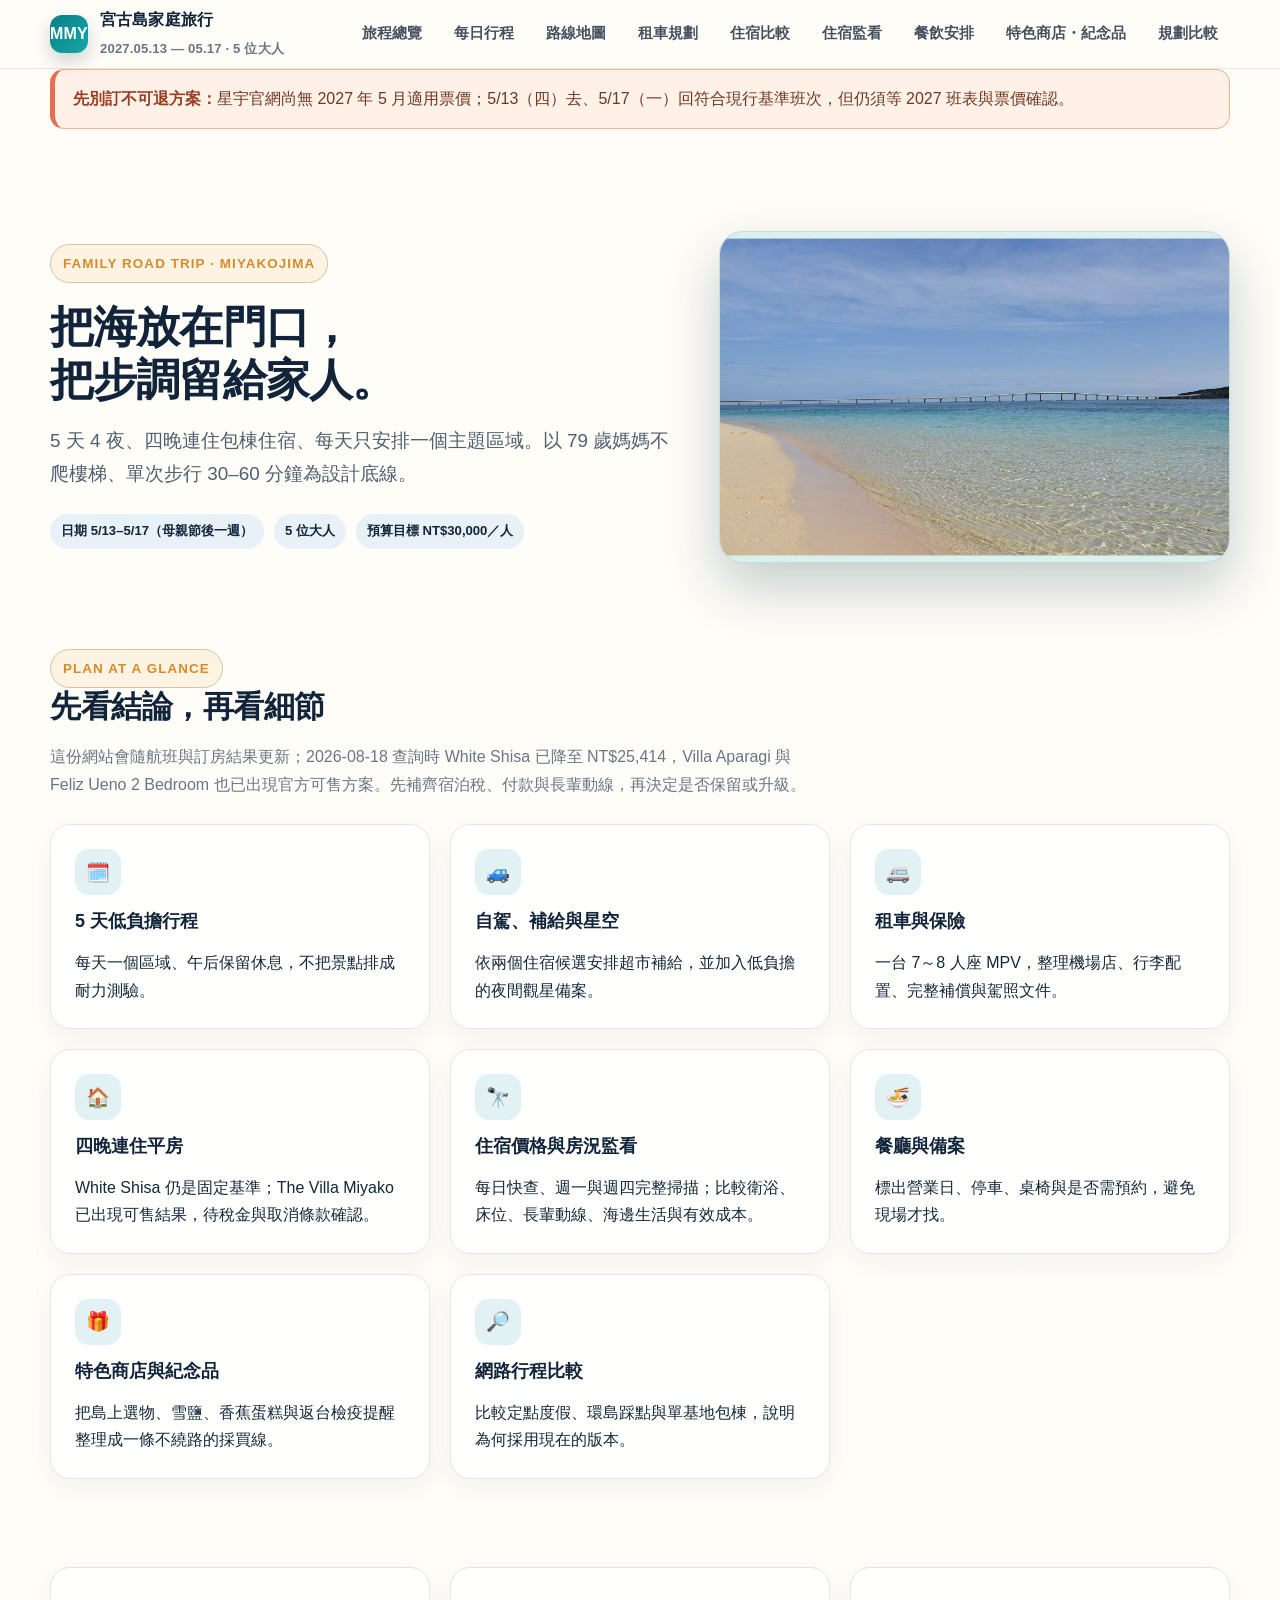
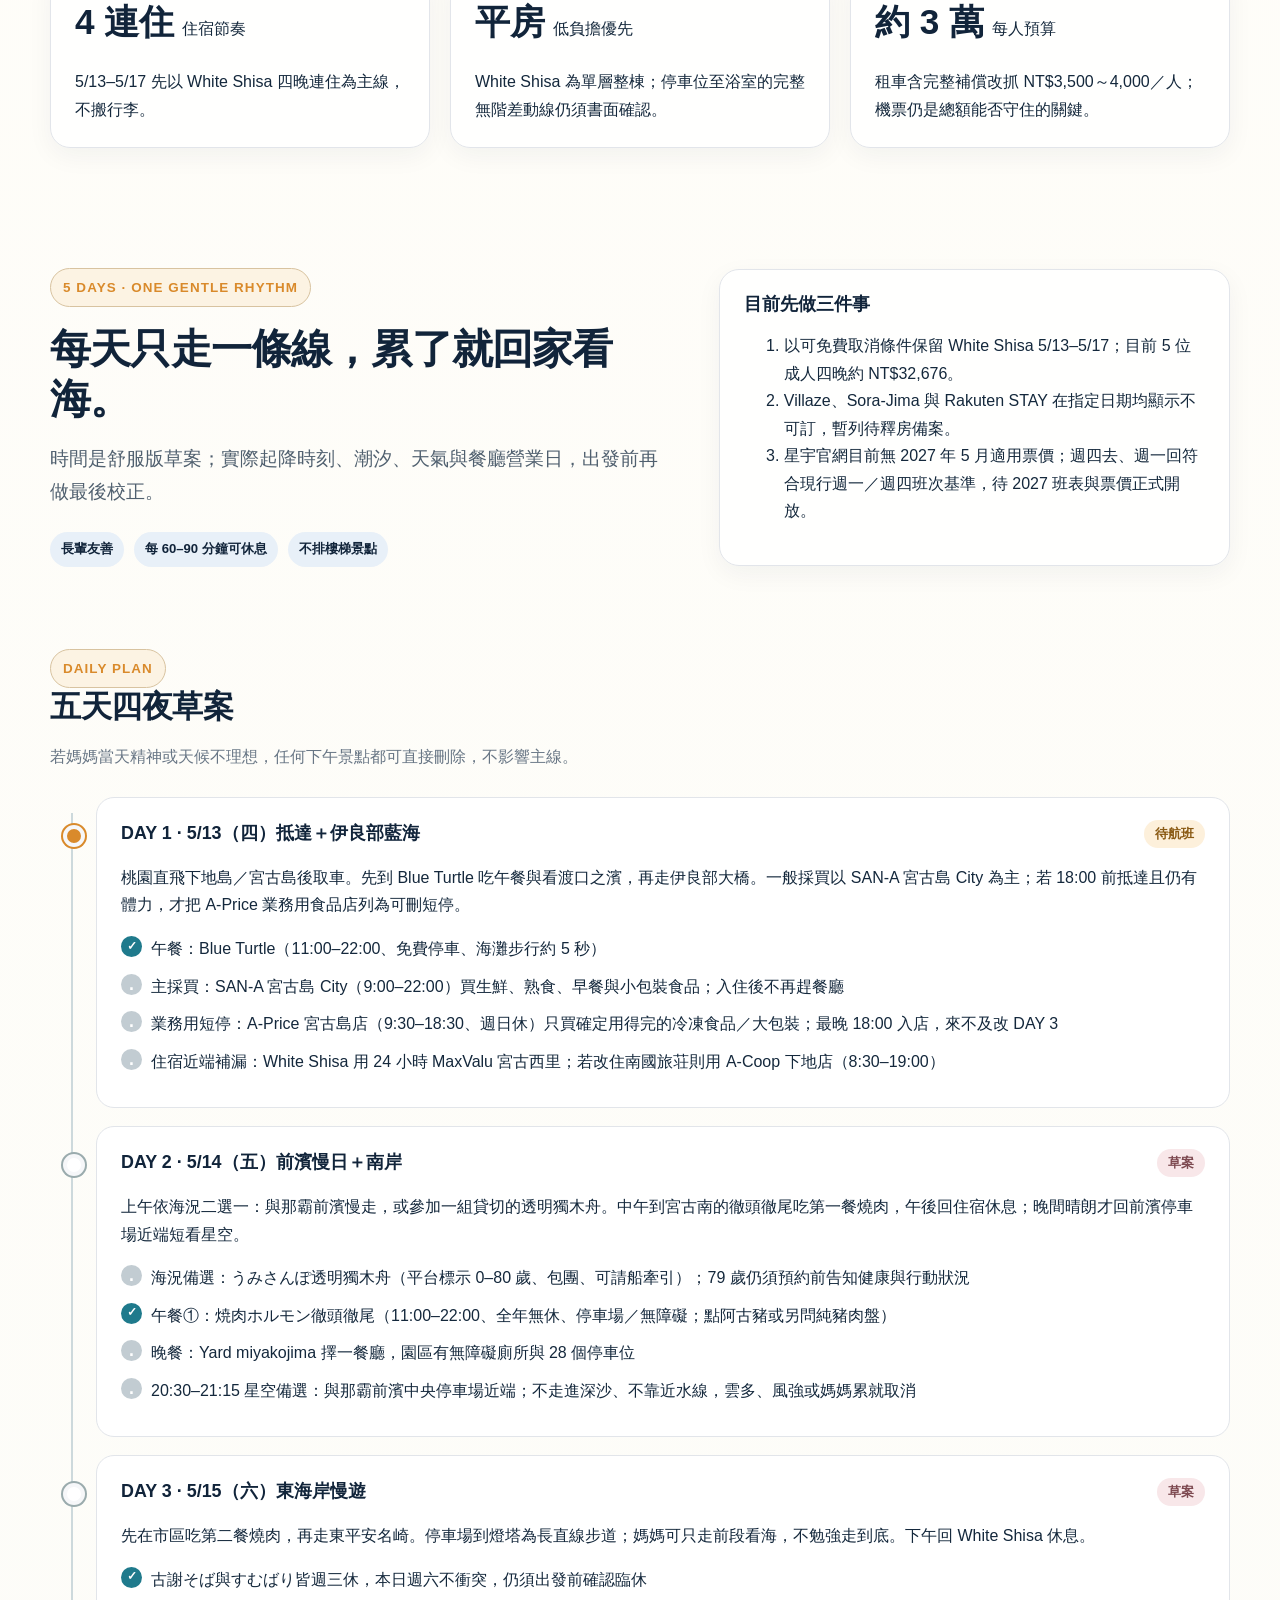
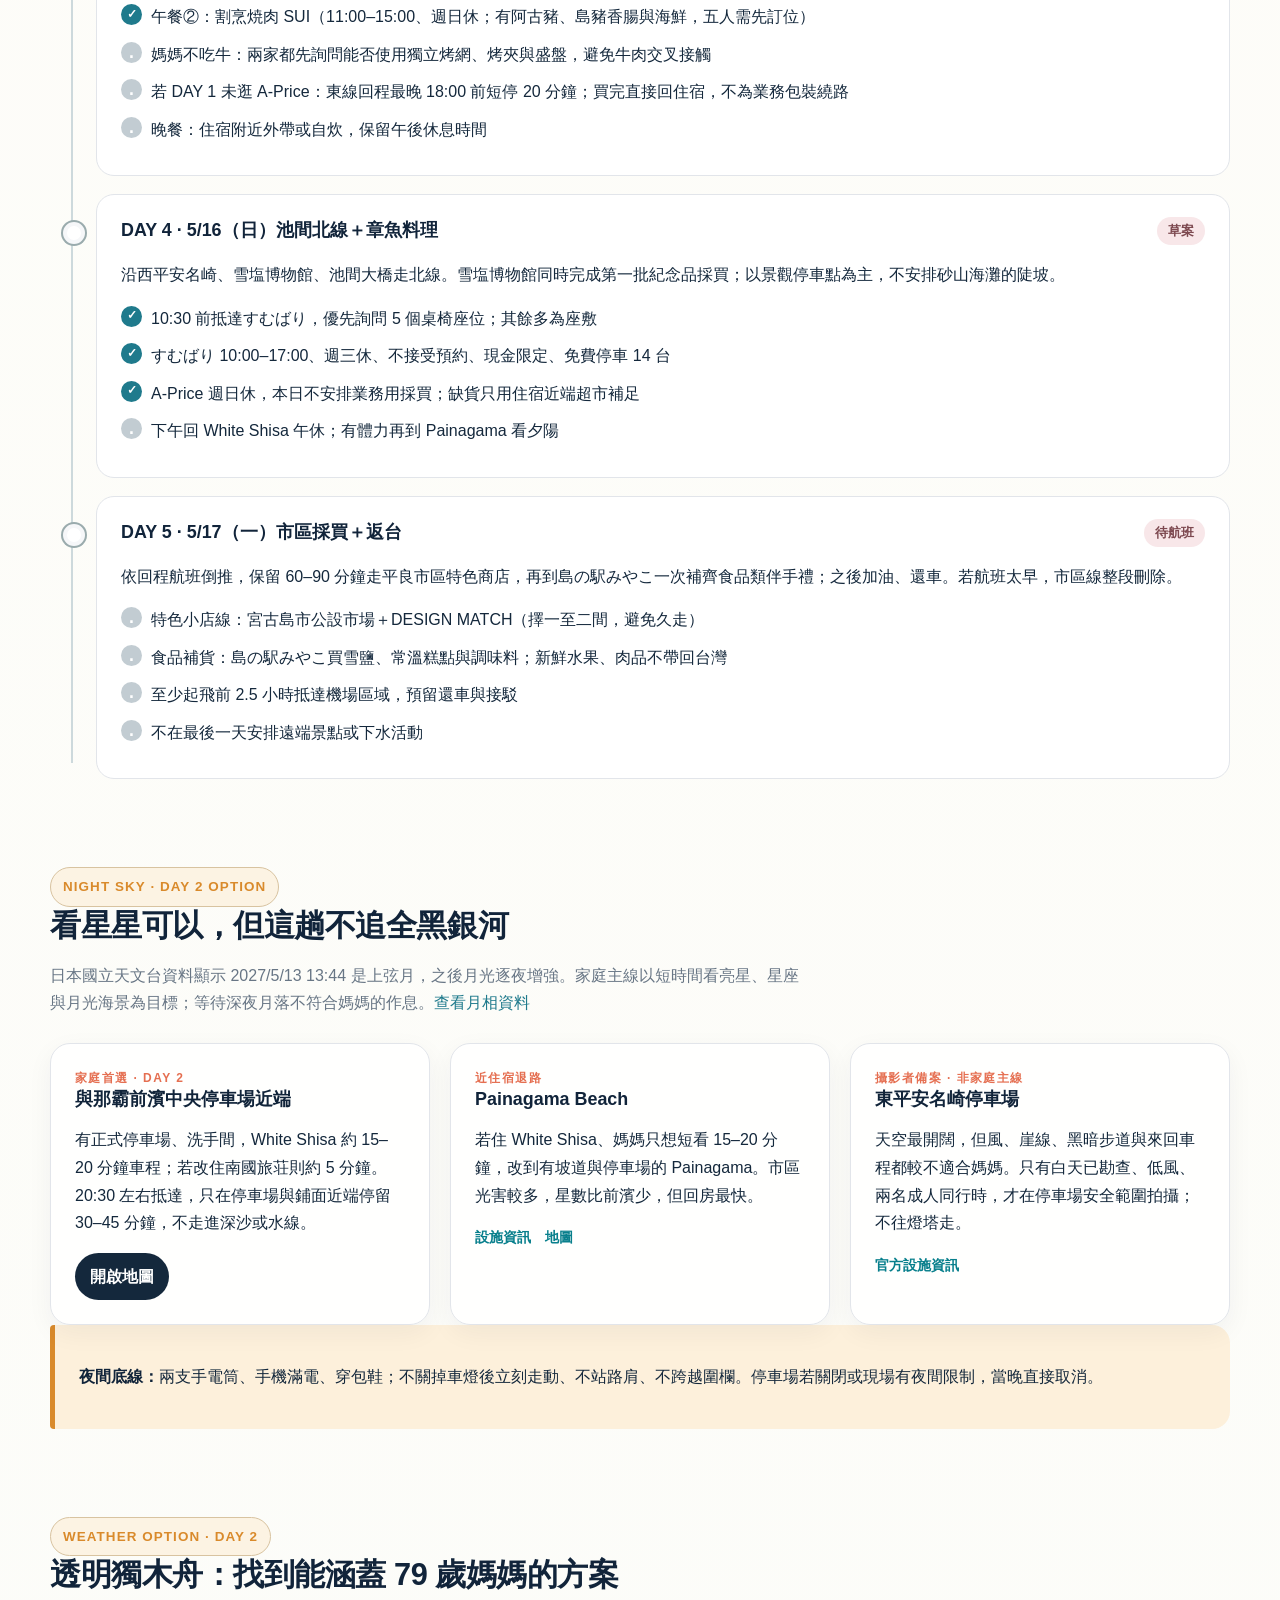
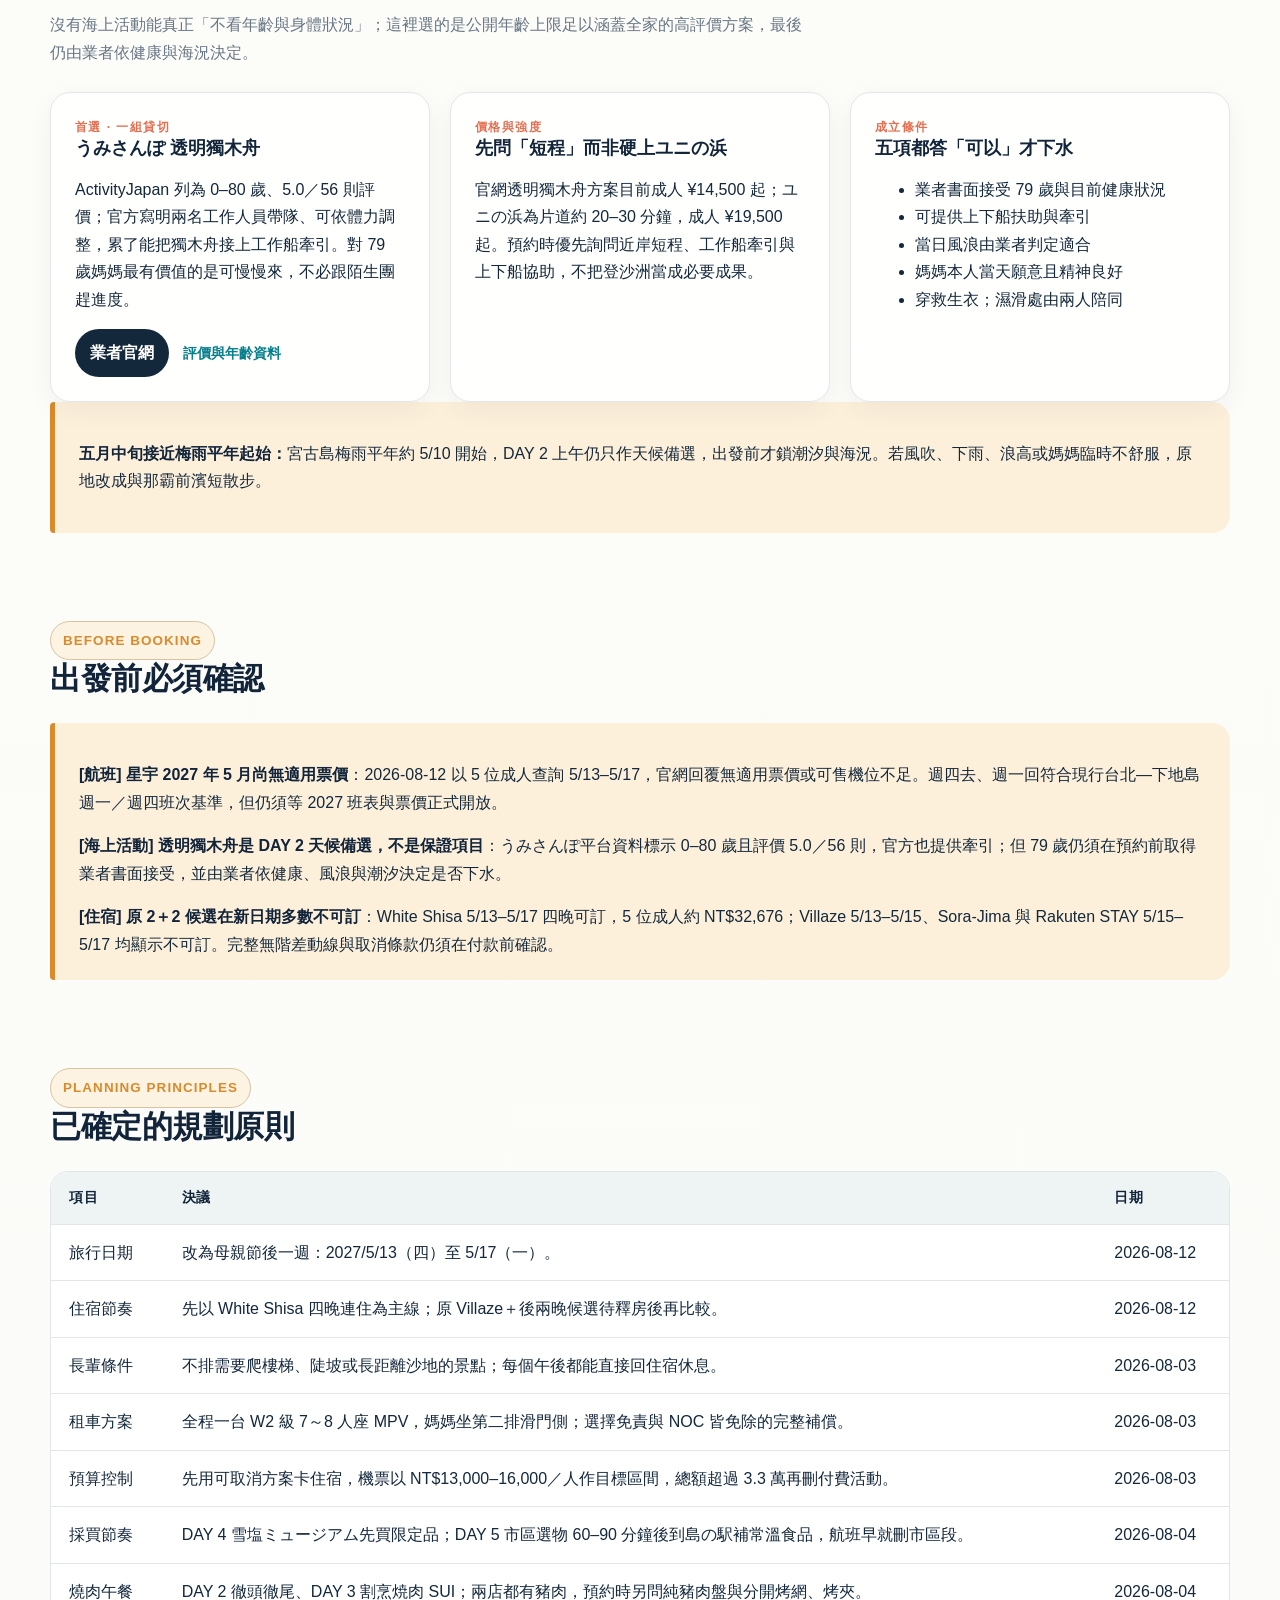
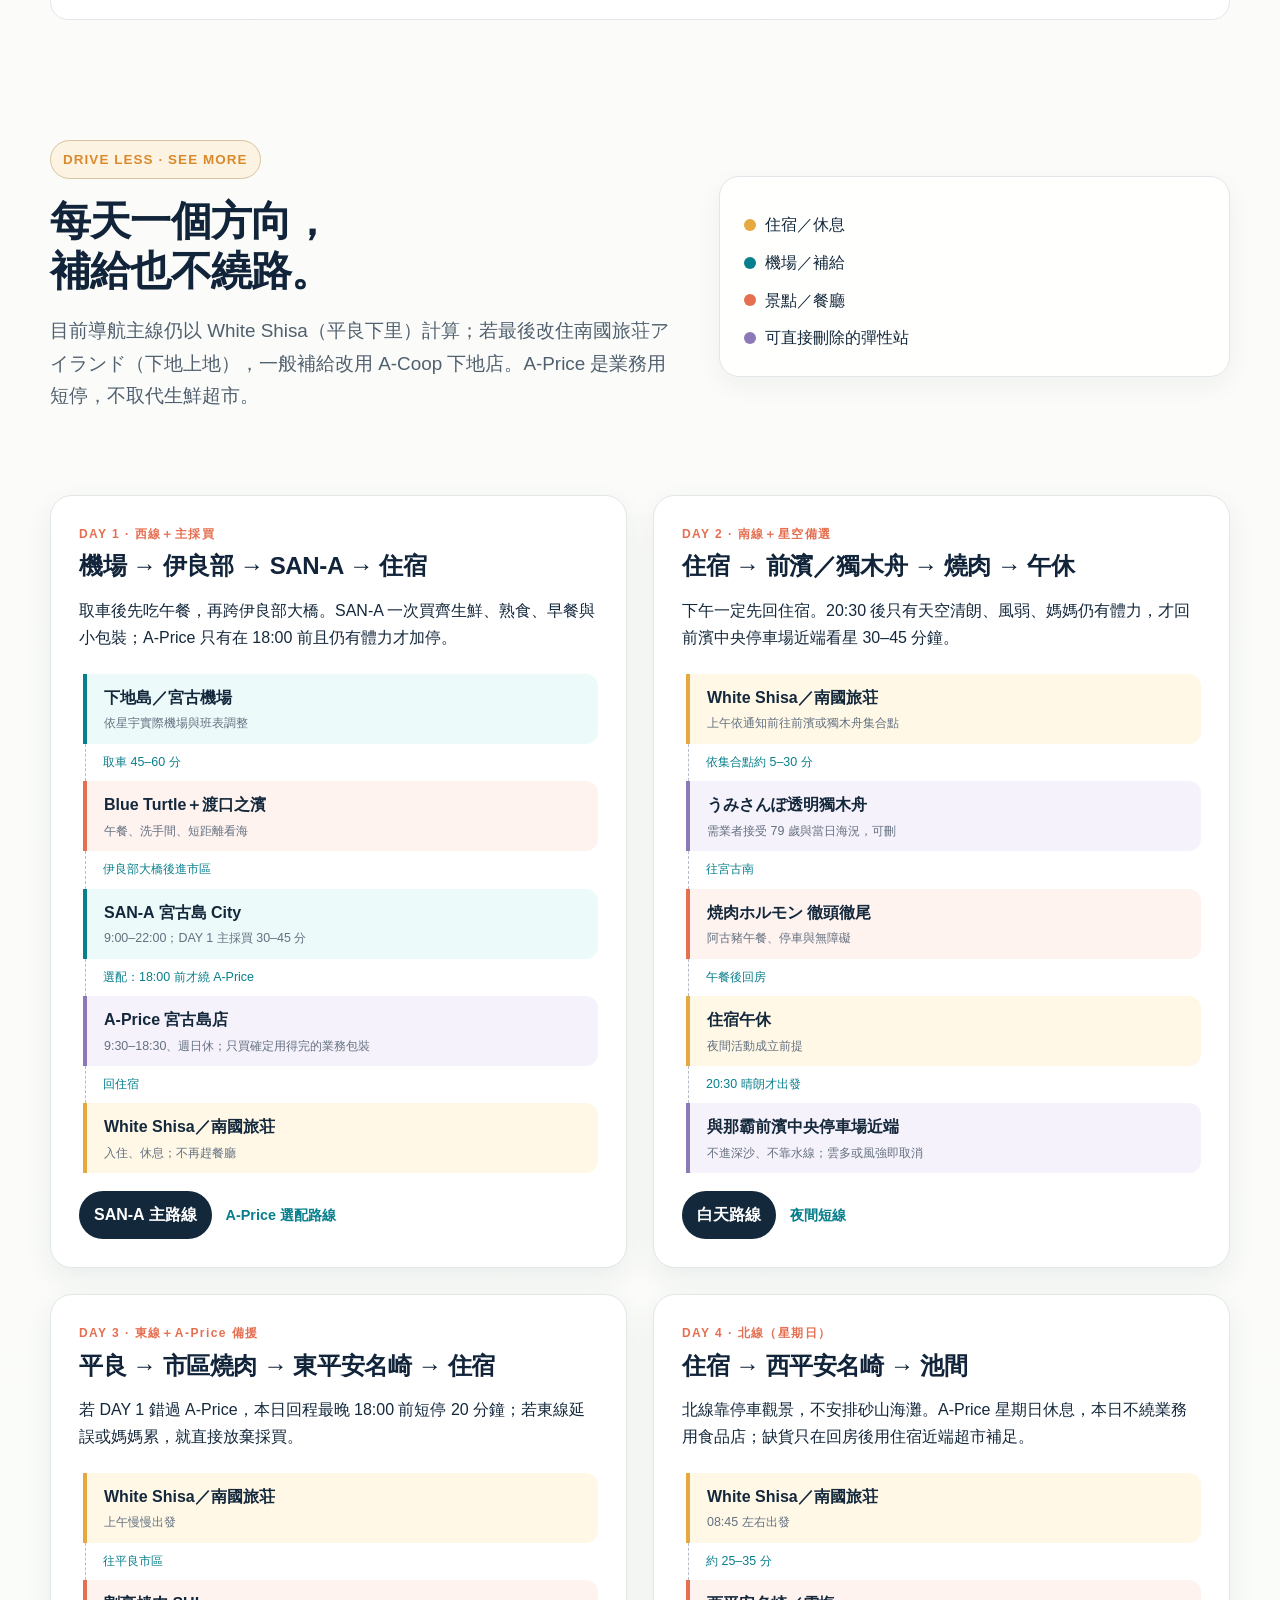
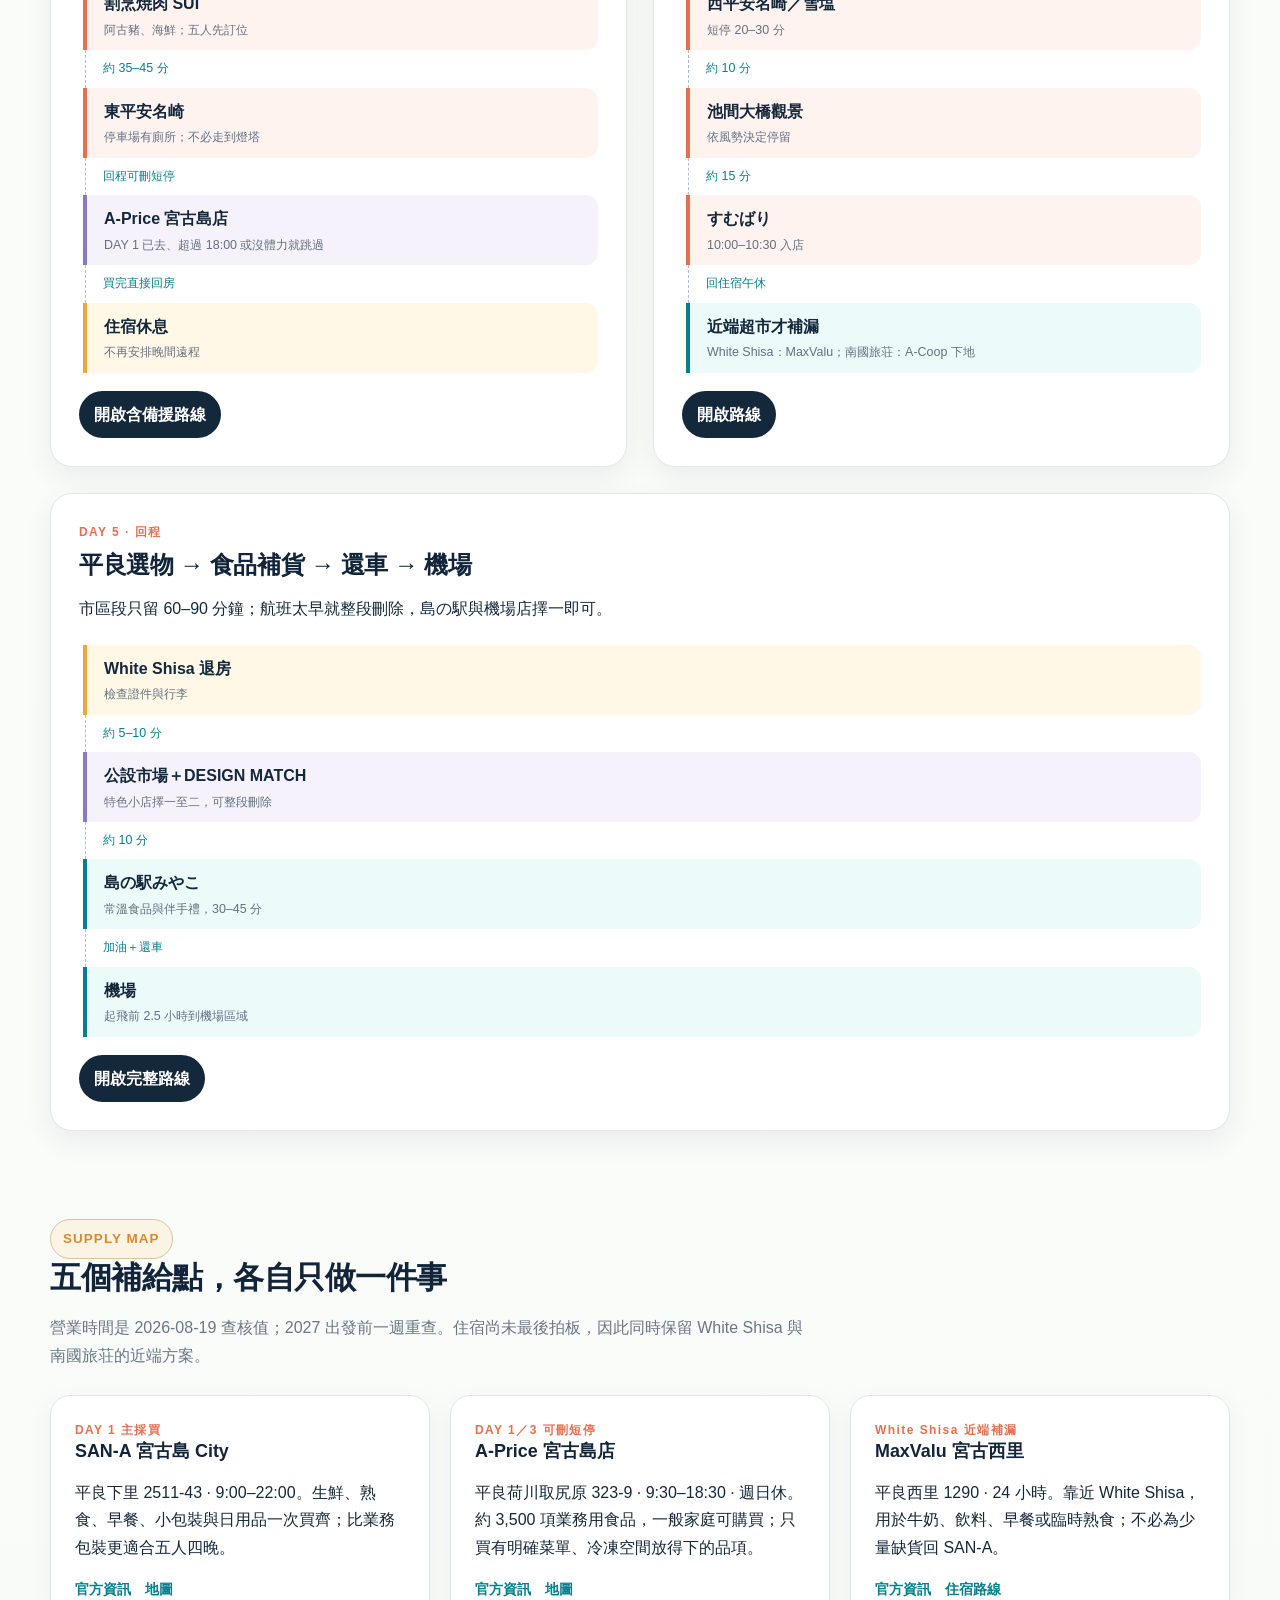
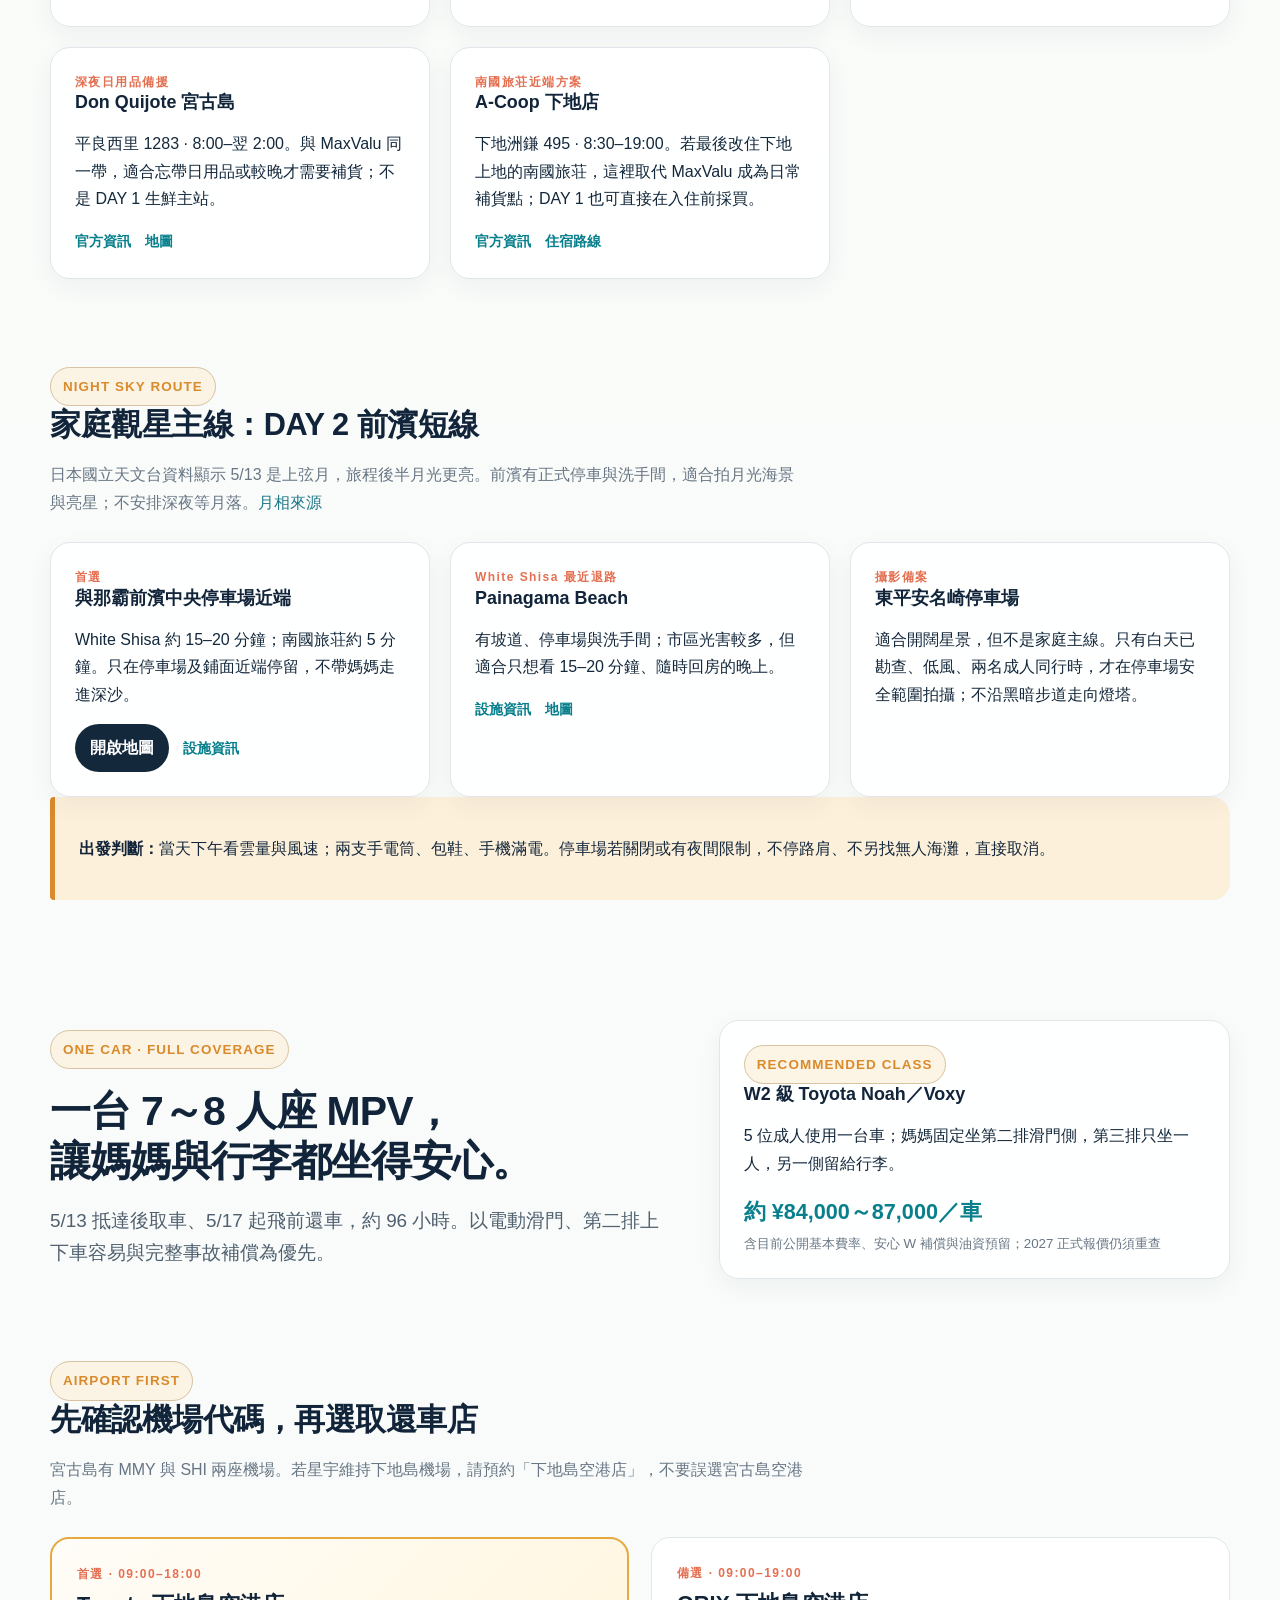
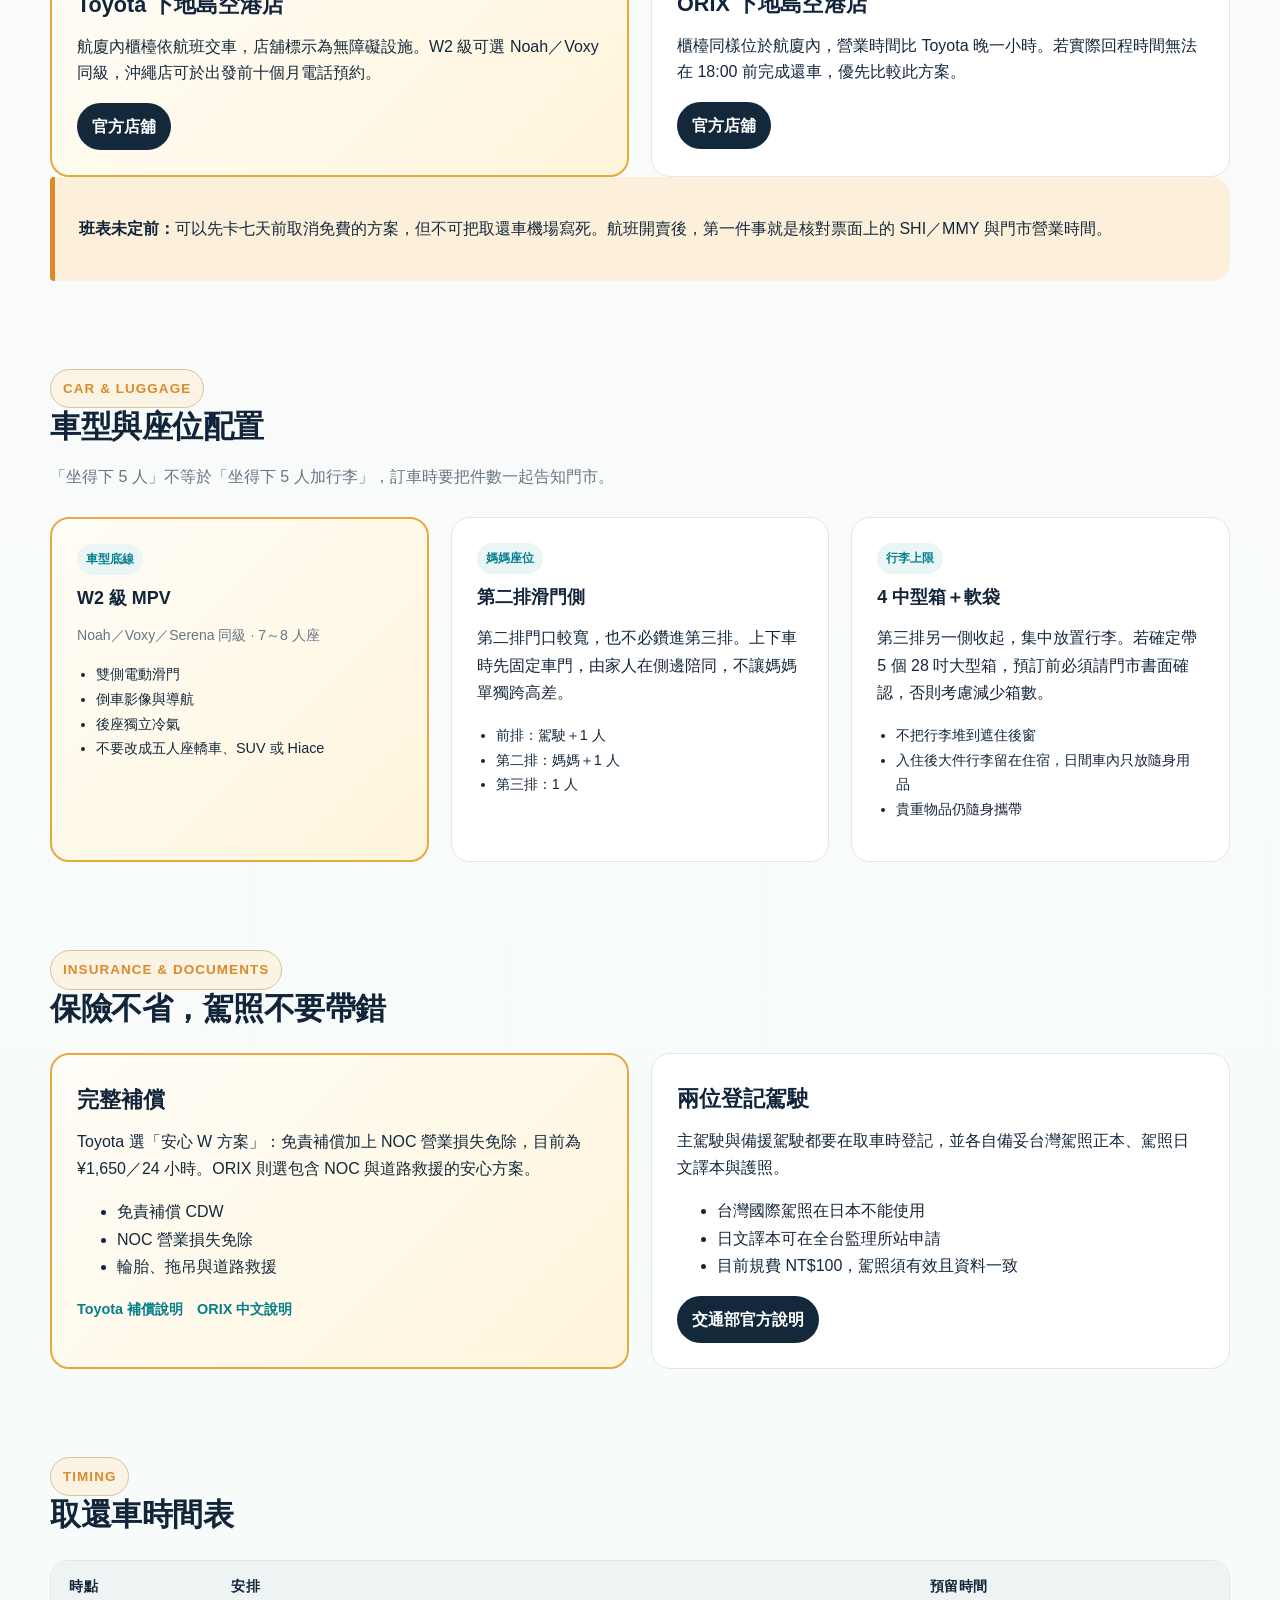
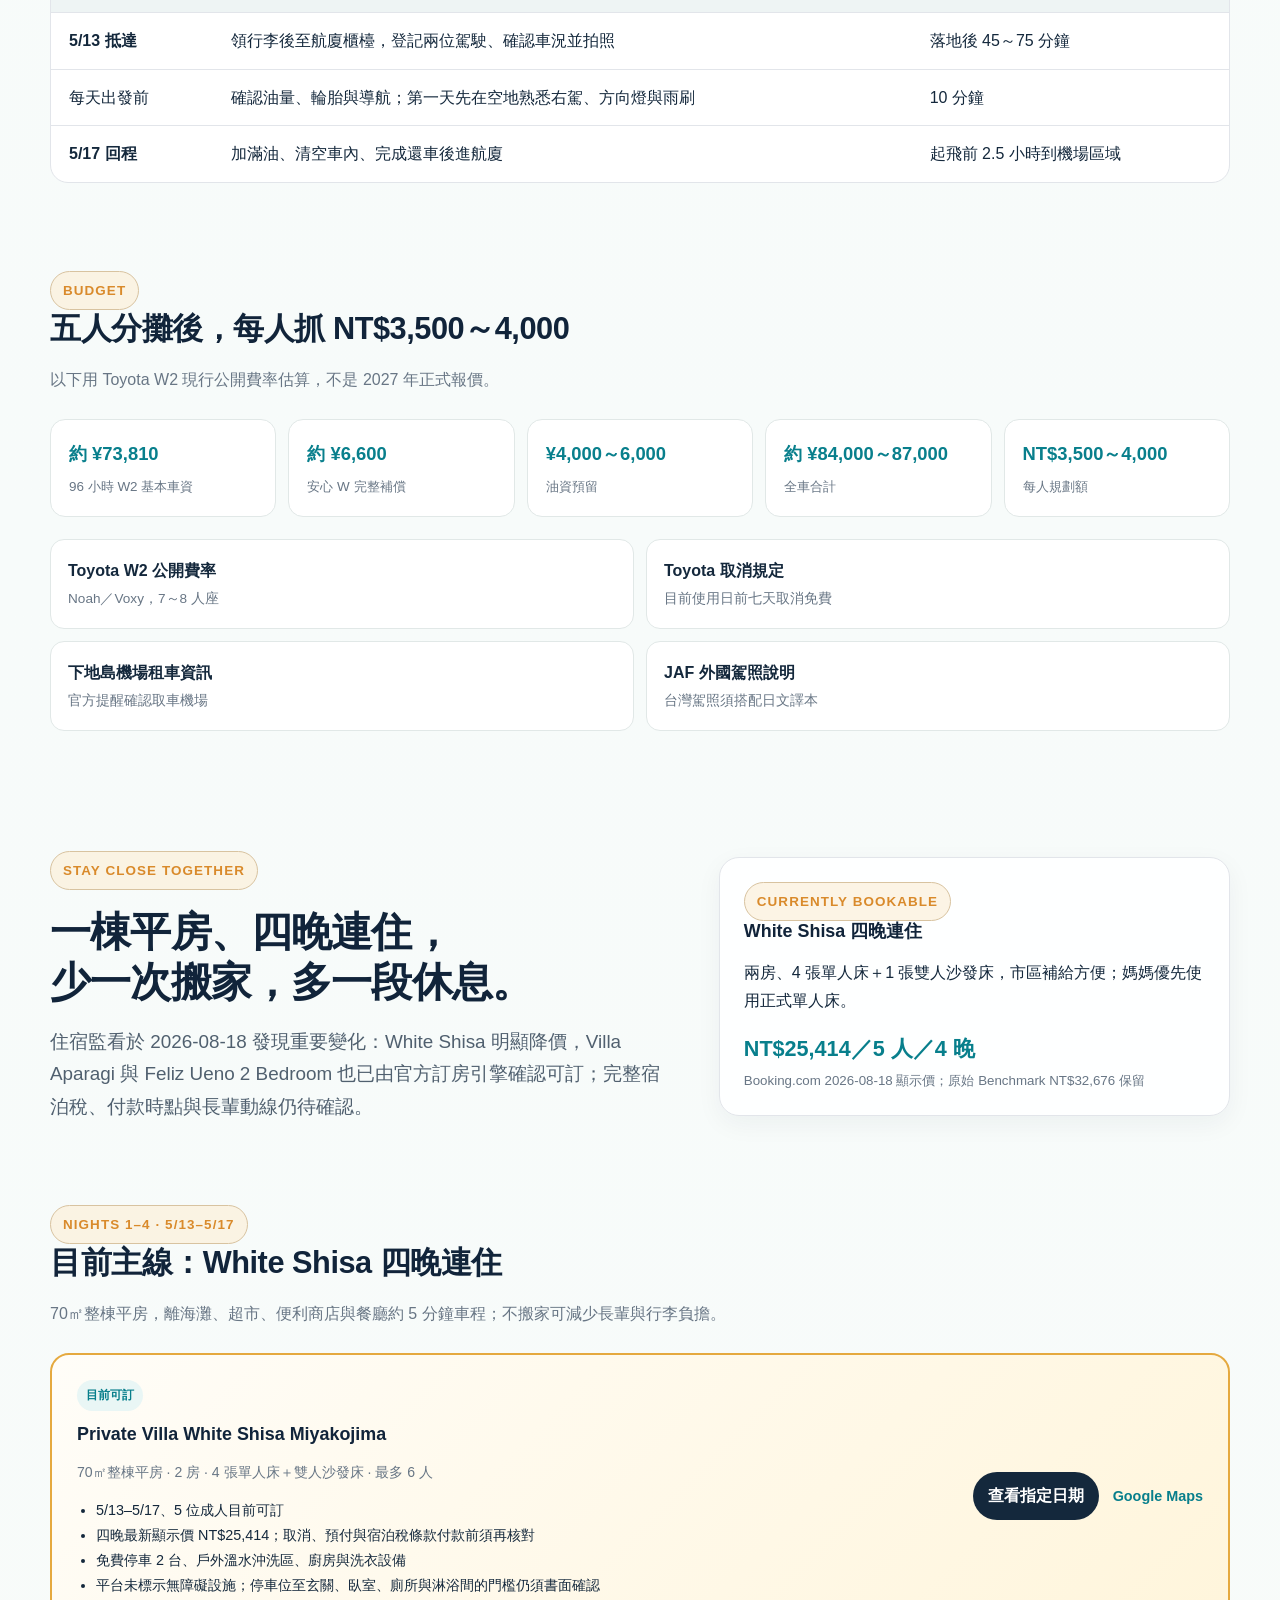
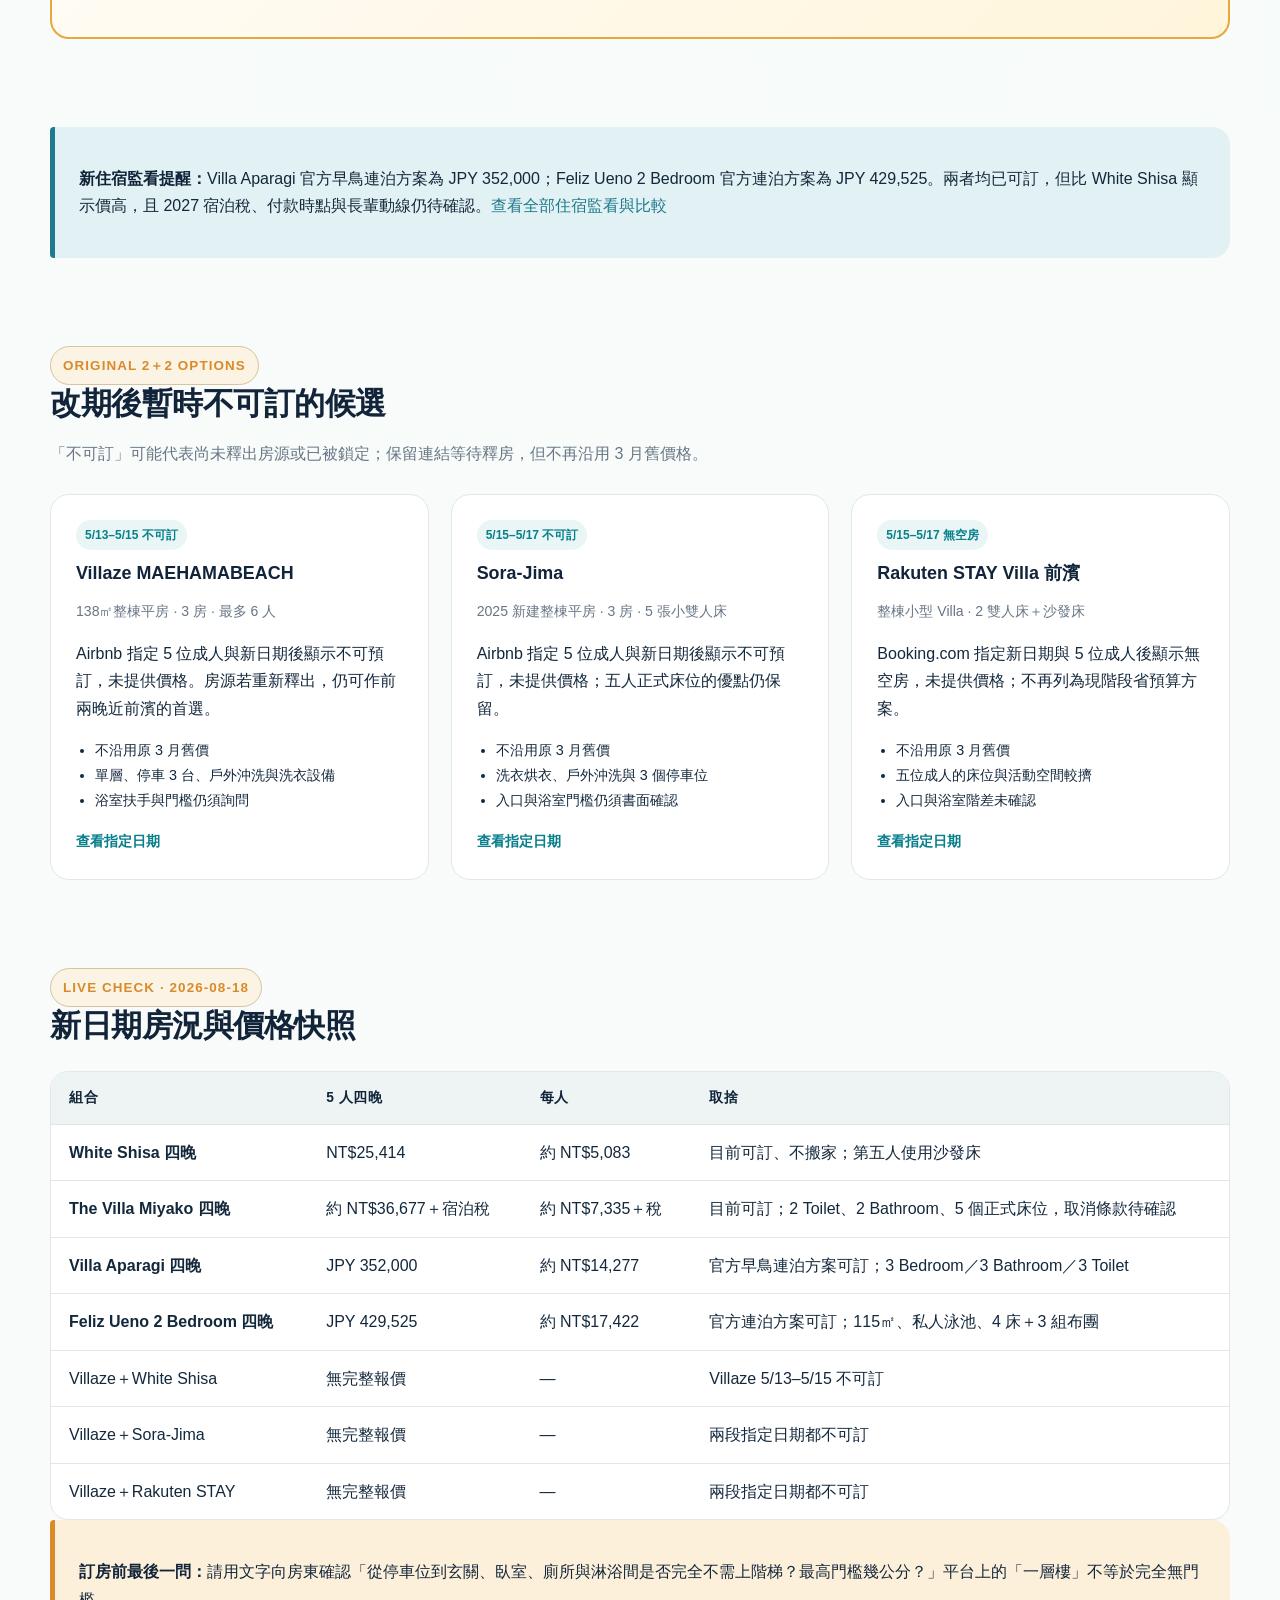
==== commit a5120ebb: "Update accommodation watch for September 8" ====
--- a/index.html
+++ b/index.html
@@ -496,19 +496,19 @@
     </section></div>
 <div id="accommodation-watch" class="section-anchor" aria-label="住宿監看"><section class="shell hero document-hero watch-hero">
       <div><span class="eyebrow">ACCOMMODATION WATCH</span><h1>不是找最豪華，<br>是找五萬內最合適。</h1><p class="lead">每天快查優先候選、每週一與週四完整掃描。住宿顯示總價以 NT$50,000 為硬上限，超過上限不發推薦通知。</p><div class="status-row"><span class="pill current">每日 08:30 快查</span><span class="pill">週一／週四完整掃描</span><span class="pill">5 位成人 · 4 晚</span><span class="pill">總價 ≤ NT$50,000</span></div></div>
-      <div class="card stay-highlight"><span class="eyebrow">CURRENT BOOKING</span><h3>White Shisa</h3><strong class="price-big">NT$28,457</strong><small>原始 Benchmark NT$32,676 永久保留；最新顯示價與宿泊稅狀態分開追蹤。</small></div>
-    </section>
-    <section class="shell section watch-summary"><div class="callout watch-alert"><strong>本次有重要變化：</strong>Private Villa White Shisa Miyakojima 🟢 可訂 NT$28,457；The Villa Miyako 🟢 可訂 NT$37,942</div>
+      <div class="card stay-highlight"><span class="eyebrow">CURRENT BOOKING</span><h3>White Shisa</h3><strong class="price-big">NT$28,694</strong><small>原始 Benchmark NT$32,676 永久保留；最新顯示價與宿泊稅狀態分開追蹤。</small></div>
+    </section>
+    <section class="shell section watch-summary"><div class="callout"><strong>本次狀態：</strong>NO ACTIONABLE CHANGE；資料仍持續保留與比較。</div>
       <div class="callout warning"><p><strong>2027 宿泊稅：</strong>宮古島市＋沖繩縣自 2027/2/1 起合計 2%。訂房頁未明示含稅，或缺少可精算的每人每晚純住宿費時，Effective Cost 一律顯示「待確認」，不拿估值假裝精確。</p></div>
     </section>
-    <section class="shell section"><div class="section-header"><span class="eyebrow">LIVE COMPARISON · 2026-09-07</span><h2>住宿候選比較</h2><p>預設依「可訂＋高優先、分數、有效價差、未知、不可訂」排序。暫定分數表示仍有衛浴、長輩動線或完整成本未知。</p></div><div class="watch-grid"><article class="watch-card" data-status="AVAILABLE" data-score="69">
+    <section class="shell section"><div class="section-header"><span class="eyebrow">LIVE COMPARISON · 2026-09-08</span><h2>住宿候選比較</h2><p>預設依「可訂＋高優先、分數、有效價差、未知、不可訂」排序。暫定分數表示仍有衛浴、長輩動線或完整成本未知。</p></div><div class="watch-grid"><article class="watch-card" data-status="AVAILABLE" data-score="69">
     <div class="watch-card-head"><div><span class="stay-rank">A</span><h3>南國旅荘アイランド</h3></div><strong class="watch-status">🟢 可訂</strong></div>
 
-    <div class="watch-price"><strong>NT$41,170</strong><span>5 人／4 晚顯示價</span></div>
+    <div class="watch-price"><strong>NT$41,657</strong><span>5 人／4 晚顯示價</span></div>
     <dl class="watch-facts">
       <div><dt>Effective</dt><dd>待確認</dd></div>
       <div><dt>五萬預算</dt><dd>符合</dd></div>
-      <div><dt>比 White Shisa</dt><dd>+NT$12,713（顯示價差）</dd></div>
+      <div><dt>比 White Shisa</dt><dd>+NT$12,963（顯示價差）</dd></div>
       <div><dt>Bedroom</dt><dd>5</dd></div>
       <div><dt>正式床位容量</dt><dd>5 人</dd></div>
       <div><dt>Toilet</dt><dd>2</dd></div>
@@ -521,7 +521,7 @@
       <div><dt>分數</dt><dd>69/100（暫定）</dd></div>
     </dl>
     <p class="watch-note">符合五萬預算與空間硬條件；確認長輩動線、宿泊稅與付款時點後可優先保留。</p>
-    <p class="watch-source-note">最後查核 2026-09-07 · Airbnb 顯示 5 位成人、4 晚 NT$41,170，較前次高 1.39%，未達通知門檻；設施與取消條款未變，宿泊稅仍為 UNKNOWN。</p>
+    <p class="watch-source-note">最後查核 2026-09-08 · Airbnb 顯示 5 位成人、4 晚 NT$41,657，較前次高 NT$487（1.18%），未達通知門檻；5 間臥室、2 間衛浴、2 間淋浴、2 間廁所、廚房與取消條款未變。</p>
     <div class="stay-actions"><a class="map-button" target="_blank" rel="noreferrer" href="https://www.airbnb.com.tw/rooms/44113904?check_in=2027-05-13&amp;check_out=2027-05-17&amp;guests=5&amp;adults=5">查房／訂房</a><a target="_blank" rel="noreferrer" href="https://385island.com/">Official</a></div>
   </article>
 <article class="watch-card" data-status="AVAILABLE" data-score="69">
@@ -531,7 +531,7 @@
     <dl class="watch-facts">
       <div><dt>Effective</dt><dd>待確認</dd></div>
       <div><dt>五萬預算</dt><dd>符合</dd></div>
-      <div><dt>比 White Shisa</dt><dd>+NT$9,485（顯示價差）</dd></div>
+      <div><dt>比 White Shisa</dt><dd>+NT$9,248（顯示價差）</dd></div>
       <div><dt>Bedroom</dt><dd>2</dd></div>
       <div><dt>正式床位容量</dt><dd>5 人</dd></div>
       <div><dt>Toilet</dt><dd>2</dd></div>
@@ -550,9 +550,9 @@
 <article class="watch-card" data-status="AVAILABLE" data-score="47">
     <div class="watch-card-head"><div><span class="stay-rank">BASELINE</span><h3>Private Villa White Shisa Miyakojima</h3></div><strong class="watch-status">🟢 可訂</strong></div>
 
-    <div class="watch-price"><strong>NT$28,457</strong><span>5 人／4 晚顯示價</span></div>
-    <dl class="watch-facts">
-      <div><dt>Effective</dt><dd>NT$28,457</dd></div>
+    <div class="watch-price"><strong>NT$28,694</strong><span>5 人／4 晚顯示價</span></div>
+    <dl class="watch-facts">
+      <div><dt>Effective</dt><dd>NT$28,694</dd></div>
       <div><dt>五萬預算</dt><dd>符合</dd></div>
       <div><dt>比 White Shisa</dt><dd>NT$0</dd></div>
       <div><dt>Bedroom</dt><dd>2</dd></div>
@@ -567,17 +567,17 @@
       <div><dt>分數</dt><dd>47/100（暫定）</dd></div>
     </dl>
     <p class="watch-note">目前基準；保留原始價，付款前確認取消與完整無階差動線。</p>
-    <p class="watch-source-note">最後查核 2026-09-07 · Booking.com 目標日期、5 位成人、4 晚的免費取消方案為 NT$28,457，頁面標示含稅費；同頁最低不可退款方案為 NT$25,773。首次可靠確認免費取消期限與付款時點，兩種方案都在 NT$50,000 硬上限內。</p>
+    <p class="watch-source-note">最後查核 2026-09-08 · Booking.com 顯示 5 位成人、4 晚免費取消方案 NT$28,694，較前次高 NT$237（0.83%），頁面標示含稅費；同頁最低不可退款方案為 NT$25,988。取消與付款期限未變。</p>
     <div class="stay-actions"><a class="map-button" target="_blank" rel="noreferrer" href="https://www.booking.com/hotel/jp/gong-gu-dao-white-shisa-howaitosisa.html?checkin=2027-05-13&amp;checkout=2027-05-17&amp;no_rooms=1&amp;group_adults=5&amp;selected_currency=TWD">查房／訂房</a><a target="_blank" rel="noreferrer" href="https://whiteshisa.com/">Official</a></div>
   </article>
 <article class="watch-card" data-status="AVAILABLE" data-score="43">
     <div class="watch-card-head"><div><span class="stay-rank">B</span><h3>繁華街區 4 房整層住宿（Airbnb）</h3></div><strong class="watch-status">🟢 可訂</strong></div>
 
-    <div class="watch-price"><strong>NT$45,752</strong><span>5 人／4 晚顯示價</span></div>
+    <div class="watch-price"><strong>NT$46,293</strong><span>5 人／4 晚顯示價</span></div>
     <dl class="watch-facts">
       <div><dt>Effective</dt><dd>待確認</dd></div>
       <div><dt>五萬預算</dt><dd>符合</dd></div>
-      <div><dt>比 White Shisa</dt><dd>+NT$17,295（顯示價差）</dd></div>
+      <div><dt>比 White Shisa</dt><dd>+NT$17,599（顯示價差）</dd></div>
       <div><dt>Bedroom</dt><dd>4</dd></div>
       <div><dt>正式床位容量</dt><dd>4 人</dd></div>
       <div><dt>Toilet</dt><dd>2</dd></div>
@@ -590,7 +590,7 @@
       <div><dt>分數</dt><dd>43/100（暫定）</dd></div>
     </dl>
     <p class="watch-note">符合五萬預算與空間硬條件，但長輩必須走樓梯；只列備案。</p>
-    <p class="watch-source-note">最後查核 2026-09-07 · Airbnb 顯示 5 位成人、4 晚 NT$45,752，較前次高 1.39%，未達通知門檻；設施、樓梯風險與取消條款未變。</p>
+    <p class="watch-source-note">最後查核 2026-09-08 · Airbnb 顯示 5 位成人、4 晚 NT$46,293，較前次高 NT$541（1.18%），未達通知門檻；4 間臥室、2 間淋浴、2 間廁所、廚房、樓梯風險與取消條款未變。</p>
     <div class="stay-actions"><a class="map-button" target="_blank" rel="noreferrer" href="https://www.airbnb.com.tw/rooms/1740296204787382563?check_in=2027-05-13&amp;check_out=2027-05-17&amp;adults=5">查房／訂房</a><a target="_blank" rel="noreferrer" href="https://www.airbnb.com.tw/rooms/1740296204787382563">Official</a></div>
   </article>
 <article class="watch-card" data-status="UNAVAILABLE_OR_NOT_RELEASED" data-score="60">
@@ -613,8 +613,31 @@
       <div><dt>分數</dt><dd>60/100（暫定）</dd></div>
     </dl>
     <p class="watch-note">先保留追蹤；目前不能據此判定售罄。</p>
-    <p class="watch-source-note">最後查核 2026-09-07 · 官方 Tripla 以指定日期、5 位成人、1 間查詢仍回覆無可售房型；無法區分尚未釋房或已無房。頁面明示 2027-02-01 起宿泊稅於入住時另付。</p>
+    <p class="watch-source-note">最後查核 2026-09-08 · 官方 Tripla 以 2027-05-13 至 05-17、5 位成人、1 間查詢仍回覆無可售房型；無法區分尚未釋房或已無房。頁面明示 2027-02-01 起宿泊稅於入住時另付。</p>
     <div class="stay-actions"><a class="map-button" target="_blank" rel="noreferrer" href="https://www.palm-resorts.com/en/villacapri">查房／訂房</a><a target="_blank" rel="noreferrer" href="https://www.palm-resorts.com/en/villacapri">Official</a></div>
+  </article>
+<article class="watch-card" data-status="UNAVAILABLE_OR_NOT_RELEASED" data-score="51">
+    <div class="watch-card-head"><div><span class="stay-rank">S</span><h3>Villa Aparagi Miyakojima</h3></div><strong class="watch-status">⚪ 未釋房或無房</strong></div>
+
+    <div class="watch-price"><strong>待確認</strong><span>5 人／4 晚顯示價</span></div>
+    <dl class="watch-facts">
+      <div><dt>Effective</dt><dd>待確認</dd></div>
+      <div><dt>五萬預算</dt><dd>待確認</dd></div>
+      <div><dt>比 White Shisa</dt><dd>待確認</dd></div>
+      <div><dt>Bedroom</dt><dd>3</dd></div>
+      <div><dt>正式床位容量</dt><dd>待確認</dd></div>
+      <div><dt>Toilet</dt><dd>3</dd></div>
+      <div><dt>Bathroom／Shower</dt><dd>3</dd></div>
+      <div><dt>平房</dt><dd>待確認</dd></div>
+      <div><dt>長輩必爬樓梯</dt><dd>待確認</dd></div>
+      <div><dt>海灘</dt><dd>待確認</dd></div>
+      <div><dt>取消</dt><dd>官網一般條款：入住當日及 7 日前起收含稅價 100%；21 日前起收 80%。</dd></div>
+      <div><dt>宿泊稅</dt><dd>是否含稅待確認</dd></div>
+      <div><dt>分數</dt><dd>51/100（暫定）</dd></div>
+    </dl>
+    <p class="watch-note">先保留追蹤；目前不能據此判定售罄。</p>
+    <p class="watch-source-note">最後查核 2026-09-08 · 官方 Chillnn 月曆已翻至 2027 年 5 月；5/13 至 5/17 皆呈灰色且沒有每晚價格，無法區分已售罄或暫未釋房。本次不沿用前次 JPY 352,000 推測。60 日前連泊 15% OFF 方案仍在官網方案列表。</p>
+    <div class="stay-actions"><a class="map-button" target="_blank" rel="noreferrer" href="https://villa-aparagi.booking.chillnn.com/ja/">查房／訂房</a><a target="_blank" rel="noreferrer" href="https://www.villa-aparagi.com/">Official</a></div>
   </article>
 <article class="watch-card" data-status="UNAVAILABLE_OR_NOT_RELEASED" data-score="17">
     <div class="watch-card-head"><div><span class="stay-rank">A/B</span><h3>Hotel ESTRELLAS</h3></div><strong class="watch-status">⚪ 未釋房或無房</strong></div>
@@ -646,7 +669,7 @@
     <dl class="watch-facts">
       <div><dt>Effective</dt><dd>待確認</dd></div>
       <div><dt>五萬預算</dt><dd>超過</dd></div>
-      <div><dt>比 White Shisa</dt><dd>+NT$31,022（顯示價差）</dd></div>
+      <div><dt>比 White Shisa</dt><dd>+NT$30,785（顯示價差）</dd></div>
       <div><dt>Bedroom</dt><dd>3</dd></div>
       <div><dt>正式床位容量</dt><dd>6 人</dd></div>
       <div><dt>Toilet</dt><dd>3</dd></div>
@@ -659,31 +682,8 @@
       <div><dt>分數</dt><dd>70/100（暫定）</dd></div>
     </dl>
     <p class="watch-note">超過 NT$50,000 硬上限；保留歷史，但不建議。</p>
-    <p class="watch-source-note">最後查核 2026-09-07 · 官方 AirHost 仍顯示住宿費 JPY 240,000、追加人數費 JPY 20,000、清潔費 JPY 30,000，含消費稅總計 JPY 290,000；以臺銀即期賣出 0.2051 換算約 NT$59,479，超過預算。</p>
+    <p class="watch-source-note">最後查核 2026-09-08 · 官方 AirHost 仍顯示住宿費 JPY 240,000、追加人數費 JPY 20,000、清潔費 JPY 30,000，含消費稅總計 JPY 290,000；以最近完整掃描匯率換算仍超過 NT$50,000。</p>
     <div class="stay-actions"><a class="map-button" target="_blank" rel="noreferrer" href="https://private-ingya.com/">查房／訂房</a><a target="_blank" rel="noreferrer" href="https://private-ingya.com/">Official</a></div>
-  </article>
-<article class="watch-card" data-status="AVAILABLE" data-score="51">
-    <div class="watch-card-head"><div><span class="stay-rank">S</span><h3>Villa Aparagi Miyakojima</h3></div><strong class="watch-status">🟢 可訂</strong></div>
-
-    <div class="watch-price"><strong>NT$72,195</strong><span>5 人／4 晚顯示價</span></div>
-    <dl class="watch-facts">
-      <div><dt>Effective</dt><dd>待確認</dd></div>
-      <div><dt>五萬預算</dt><dd>超過</dd></div>
-      <div><dt>比 White Shisa</dt><dd>+NT$43,738（顯示價差）</dd></div>
-      <div><dt>Bedroom</dt><dd>3</dd></div>
-      <div><dt>正式床位容量</dt><dd>待確認</dd></div>
-      <div><dt>Toilet</dt><dd>3</dd></div>
-      <div><dt>Bathroom／Shower</dt><dd>3</dd></div>
-      <div><dt>平房</dt><dd>待確認</dd></div>
-      <div><dt>長輩必爬樓梯</dt><dd>待確認</dd></div>
-      <div><dt>海灘</dt><dd>待確認</dd></div>
-      <div><dt>取消</dt><dd>官網一般條款：入住當日及 7 日前起收含稅價 100%；21 日前起收 80%。</dd></div>
-      <div><dt>宿泊稅</dt><dd>是否含稅待確認</dd></div>
-      <div><dt>分數</dt><dd>51/100（暫定）</dd></div>
-    </dl>
-    <p class="watch-note">超過 NT$50,000 硬上限；保留歷史，但不建議。</p>
-    <p class="watch-source-note">最後查核 2026-09-07 · 官方日曆仍顯示 5/13 JPY 38,500、5/14–15 各 JPY 44,000、5/16 JPY 38,500；加上 60 日前連泊方案每人每晚 JPY 9,350，5 位四晚合計 JPY 352,000，約 NT$72,195，超過預算。</p>
-    <div class="stay-actions"><a class="map-button" target="_blank" rel="noreferrer" href="https://villa-aparagi.booking.chillnn.com/ja/">查房／訂房</a><a target="_blank" rel="noreferrer" href="https://www.villa-aparagi.com/">Official</a></div>
   </article>
 <article class="watch-card" data-status="AVAILABLE" data-score="49">
     <div class="watch-card-head"><div><span class="stay-rank">S</span><h3>Villaze MAEHAMA BEACH</h3></div><strong class="watch-status">🟢 可訂</strong></div>
@@ -692,7 +692,7 @@
     <dl class="watch-facts">
       <div><dt>Effective</dt><dd>待確認</dd></div>
       <div><dt>五萬預算</dt><dd>超過</dd></div>
-      <div><dt>比 White Shisa</dt><dd>+NT$27,109（顯示價差）</dd></div>
+      <div><dt>比 White Shisa</dt><dd>+NT$26,872（顯示價差）</dd></div>
       <div><dt>Bedroom</dt><dd>3</dd></div>
       <div><dt>正式床位容量</dt><dd>待確認</dd></div>
       <div><dt>Toilet</dt><dd>待確認</dd></div>
@@ -705,7 +705,7 @@
       <div><dt>分數</dt><dd>49/100（暫定）</dd></div>
     </dl>
     <p class="watch-note">超過 NT$50,000 硬上限；保留歷史，但不建議。</p>
-    <p class="watch-source-note">最後查核 2026-09-07 · 官方 Beds24 仍顯示四晚 JPY 270,920（約 NT$55,566），超過預算。3 晚以上免費租車仍須 EARTHCAR 會員註冊及另行預約，保險、車型與可量化價值未確認。</p>
+    <p class="watch-source-note">最後查核 2026-09-08 · 官方 Beds24 仍顯示 5 位成人、四晚 JPY 270,920（2–5 night plan，10% OFF），超過預算。3 晚以上免費租車仍須 EARTHCAR 會員註冊及另行預約，保險、車型與可量化價值未確認。</p>
     <div class="stay-actions"><a class="map-button" target="_blank" rel="noreferrer" href="https://villaze.net/maehama/">查房／訂房</a><a target="_blank" rel="noreferrer" href="https://villaze.net/maehama/">Official</a></div>
   </article>
 <article class="watch-card" data-status="AVAILABLE" data-score="28">
@@ -715,7 +715,7 @@
     <dl class="watch-facts">
       <div><dt>Effective</dt><dd>待確認</dd></div>
       <div><dt>五萬預算</dt><dd>超過</dd></div>
-      <div><dt>比 White Shisa</dt><dd>+NT$41,591（顯示價差）</dd></div>
+      <div><dt>比 White Shisa</dt><dd>+NT$41,354（顯示價差）</dd></div>
       <div><dt>Bedroom</dt><dd>待確認</dd></div>
       <div><dt>正式床位容量</dt><dd>待確認</dd></div>
       <div><dt>Toilet</dt><dd>2</dd></div>
@@ -738,7 +738,7 @@
     <dl class="watch-facts">
       <div><dt>Effective</dt><dd>待確認</dd></div>
       <div><dt>五萬預算</dt><dd>超過</dd></div>
-      <div><dt>比 White Shisa</dt><dd>+NT$59,639（顯示價差）</dd></div>
+      <div><dt>比 White Shisa</dt><dd>+NT$59,402（顯示價差）</dd></div>
       <div><dt>Bedroom</dt><dd>2</dd></div>
       <div><dt>正式床位容量</dt><dd>待確認</dd></div>
       <div><dt>Toilet</dt><dd>待確認</dd></div>
@@ -751,7 +751,7 @@
       <div><dt>分數</dt><dd>24/100（暫定）</dd></div>
     </dl>
     <p class="watch-note">超過 NT$50,000 硬上限；保留歷史，但不建議。</p>
-    <p class="watch-source-note">最後查核 2026-09-07 · 官方 Chillnn 已完整選定 2027-05-13 至 05-17、5 位成人、2 Bedroom Type with Pool 與 3 晚以上連泊方案，畫面顯示原價 JPY 477,250、總額 JPY 429,525，約 NT$88,099，超過預算。房型 115 平方公尺、4 張半雙人床加 3 組日式床墊；toilet 與 bathroom/shower 數量仍未官方確認。🐢 海龜活動區附近不保證目擊；🏖️ 博愛わいわい Beach 步行及沖洗動線仍待確認。</p>
+    <p class="watch-source-note">最後查核 2026-09-08 · 官方 Chillnn 已完整選定目標日期、5 位成人、2 Bedroom Type with Pool 與 3 晚以上連泊方案，仍顯示原價 JPY 477,250、總額 JPY 429,525，超過預算。房型 115 平方公尺、4 張半雙人床加 3 組日式床墊；toilet 與 bathroom/shower 數量仍未官方確認。</p>
     <div class="stay-actions"><a class="map-button" target="_blank" rel="noreferrer" href="https://nikken-hotelmgt.co.jp/ueno/">查房／訂房</a><a target="_blank" rel="noreferrer" href="https://nikken-hotelmgt.co.jp/ueno/">Official</a></div>
   </article></div></section>
     <section class="shell section"><div class="section-header"><span class="eyebrow">HOW TO READ</span><h2>未知就是待確認，不是零</h2></div><div class="grid grid-3"><article class="card"><h3>房況</h3><p>「未釋房或無房」只代表目前沒有可售結果，不能斷言售罄。</p></article><article class="card"><h3>衛浴</h3><p>Bathroom 不推論成 Toilet；戶外沖沙 Shower 不計為完整 Bathroom。</p></article><article class="card"><h3>價格</h3><p>顯示價與 Effective Cost 分開；稅金、強制費用或租車價值不完整時不計換房價差。</p></article></div></section></div>
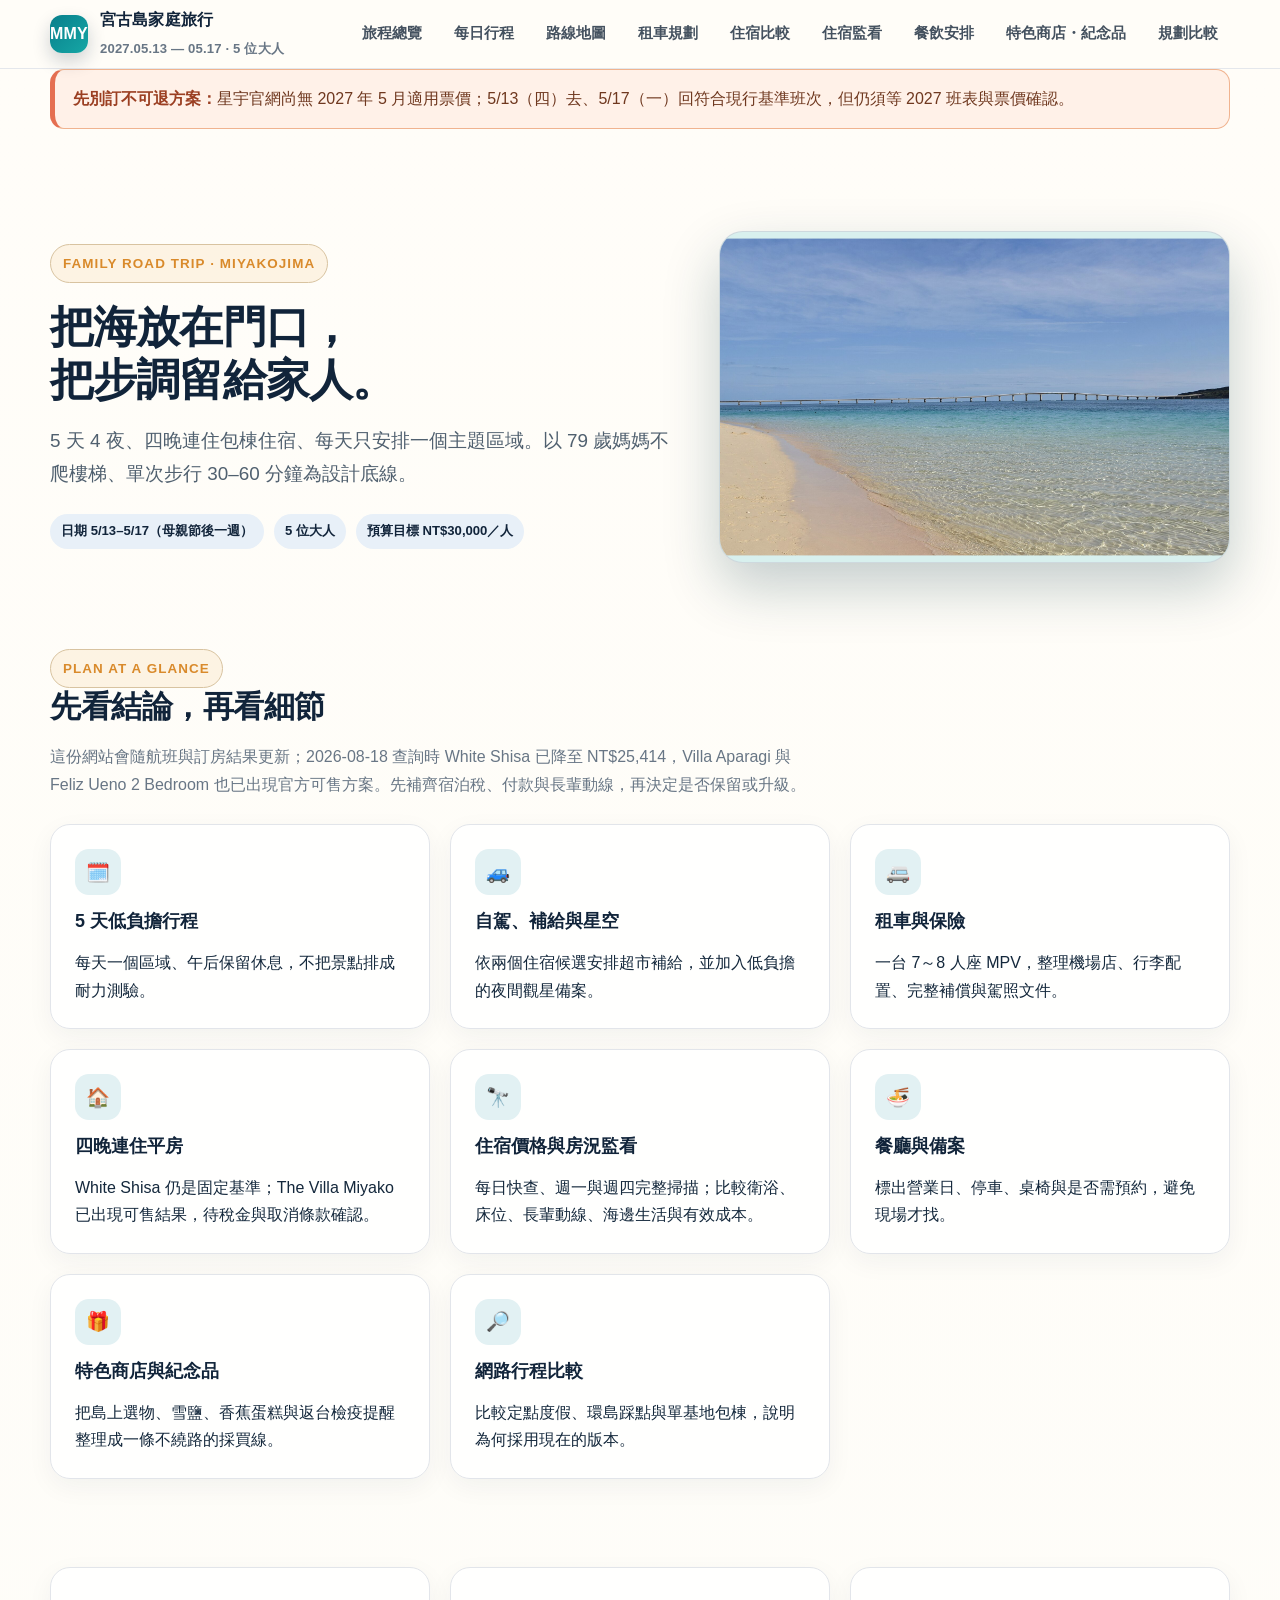
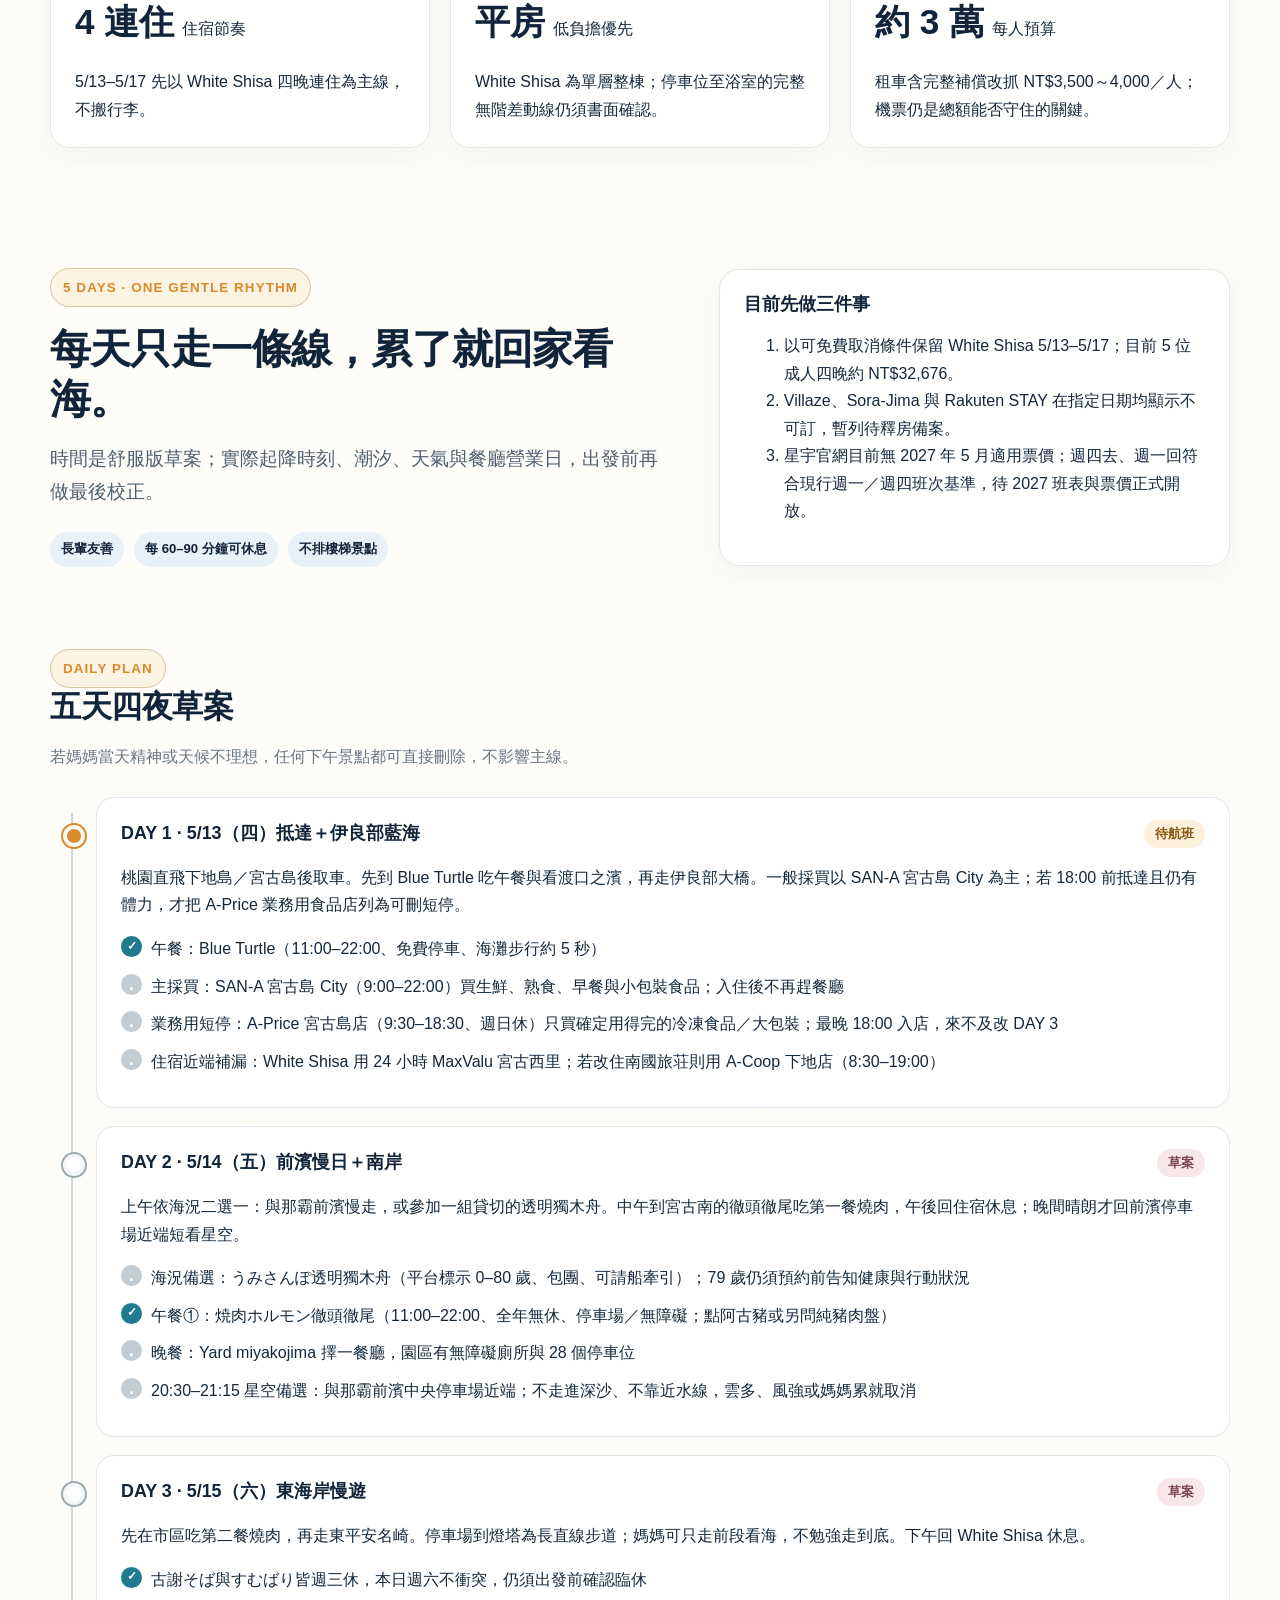
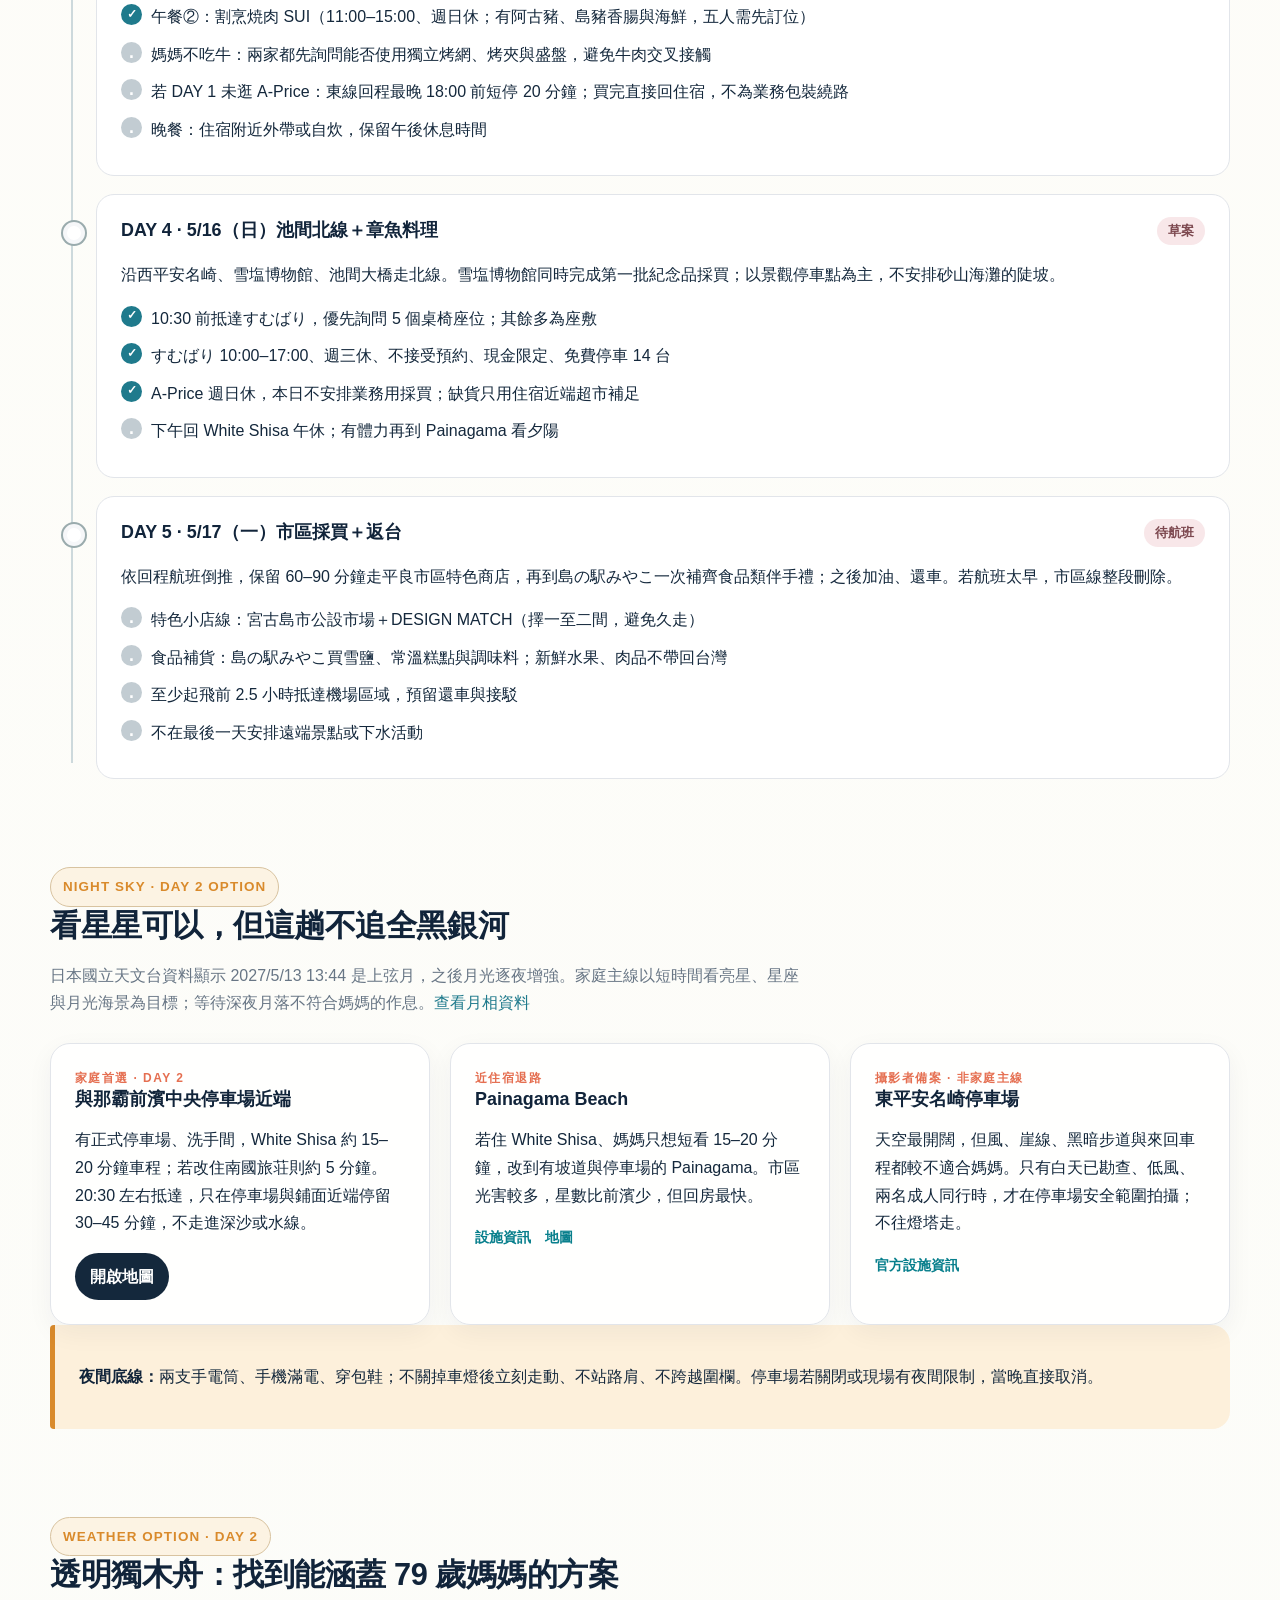
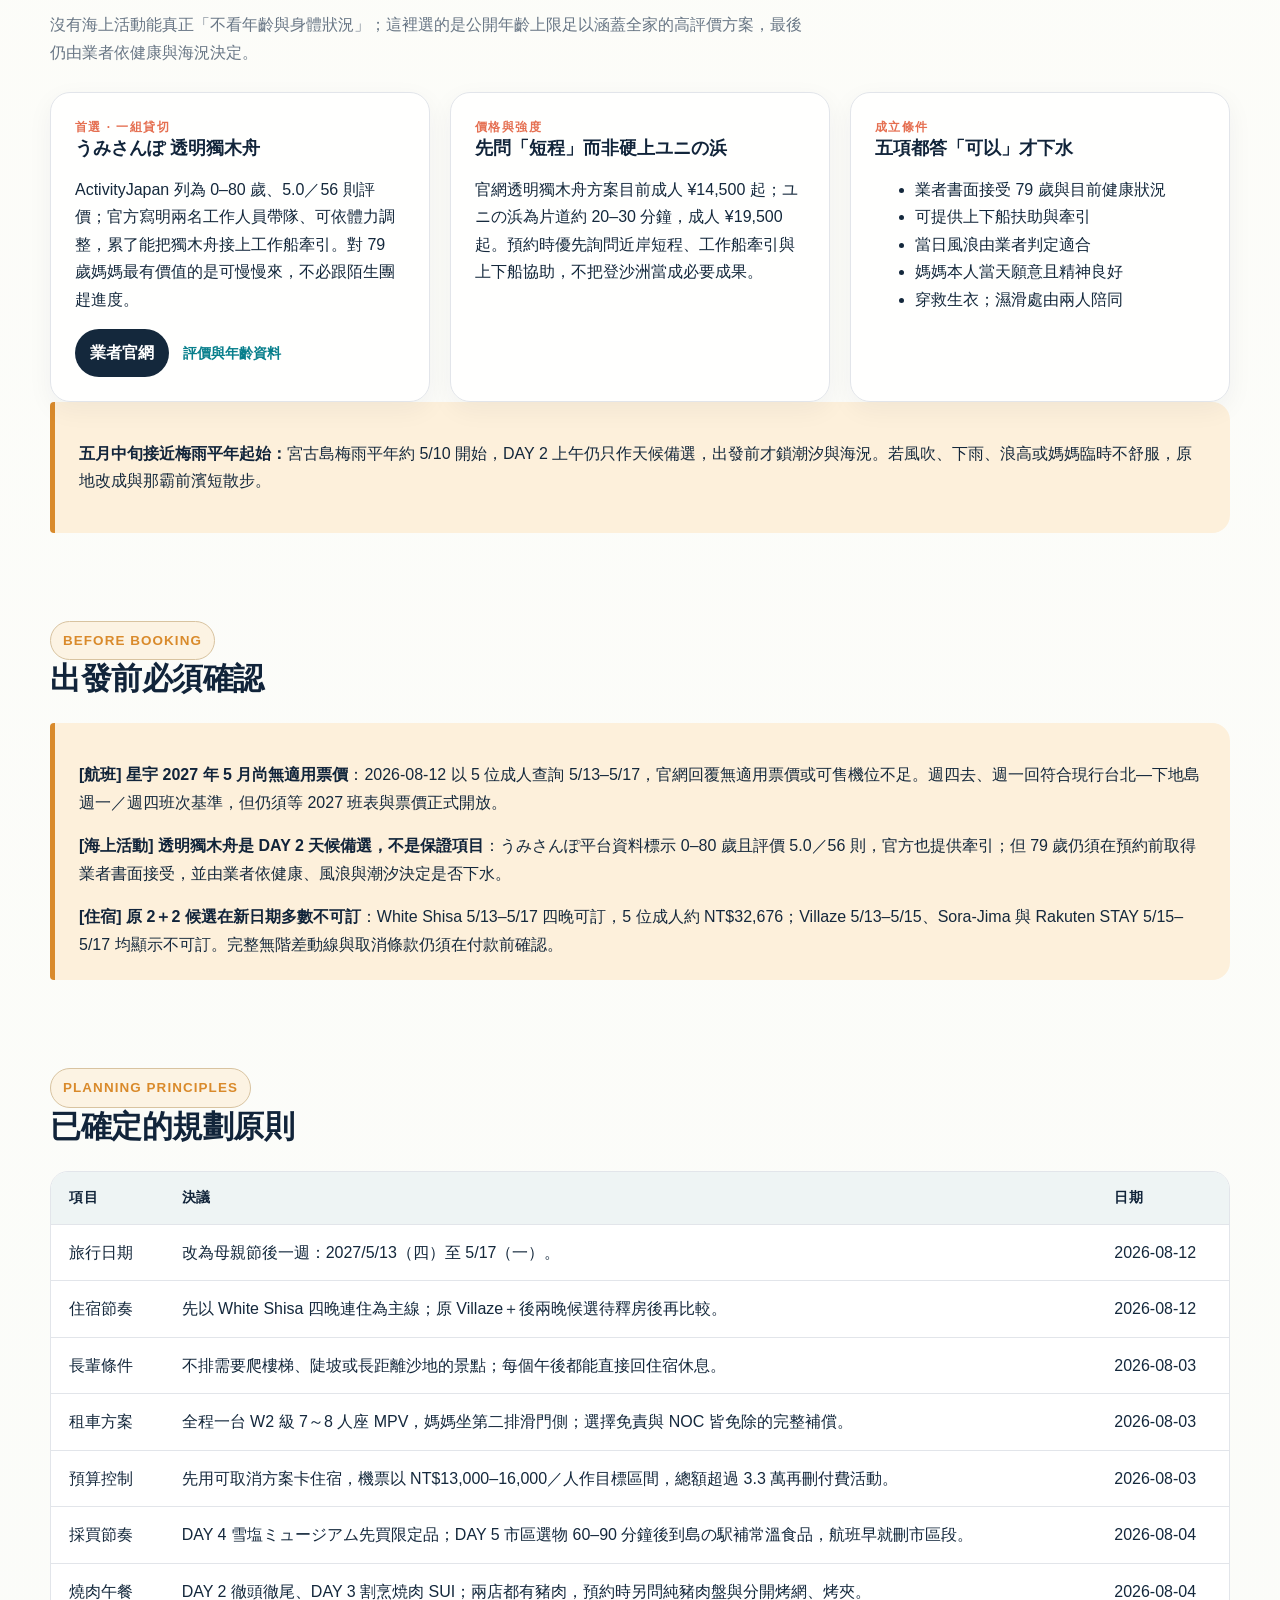
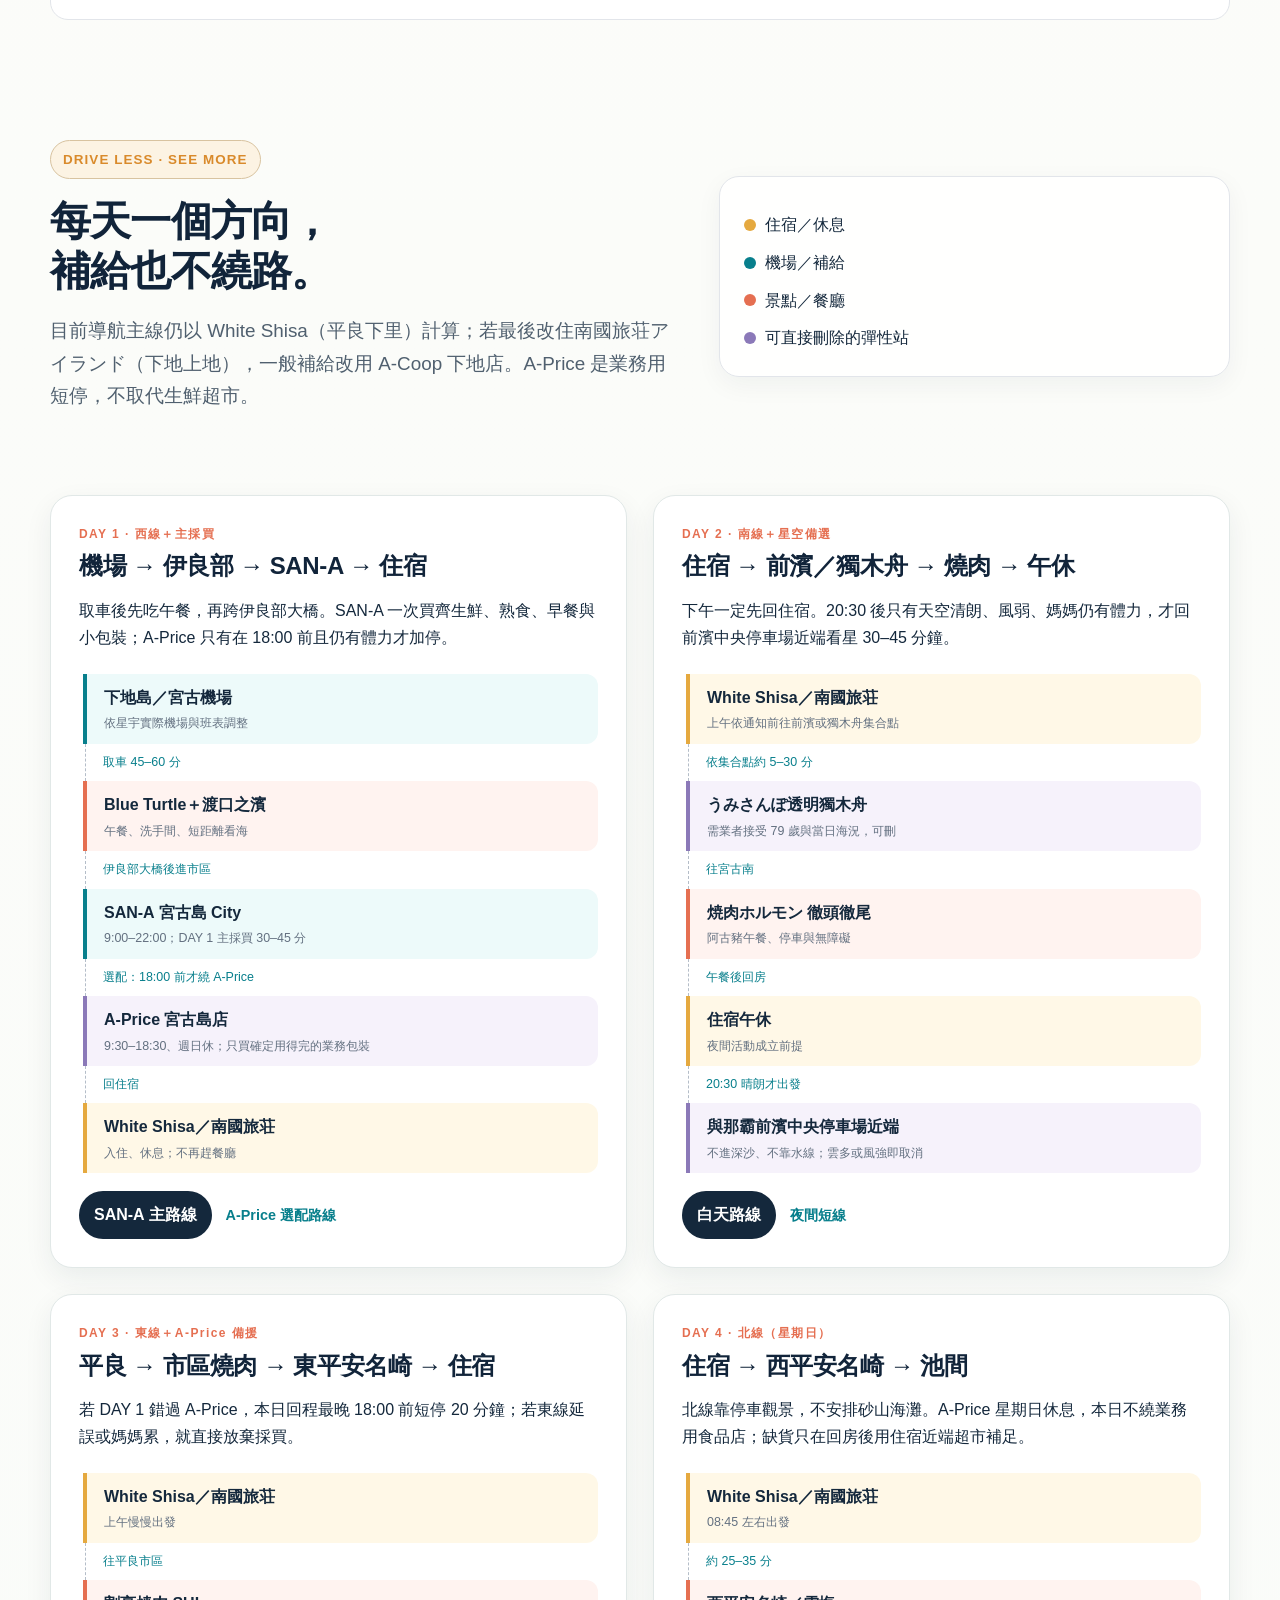
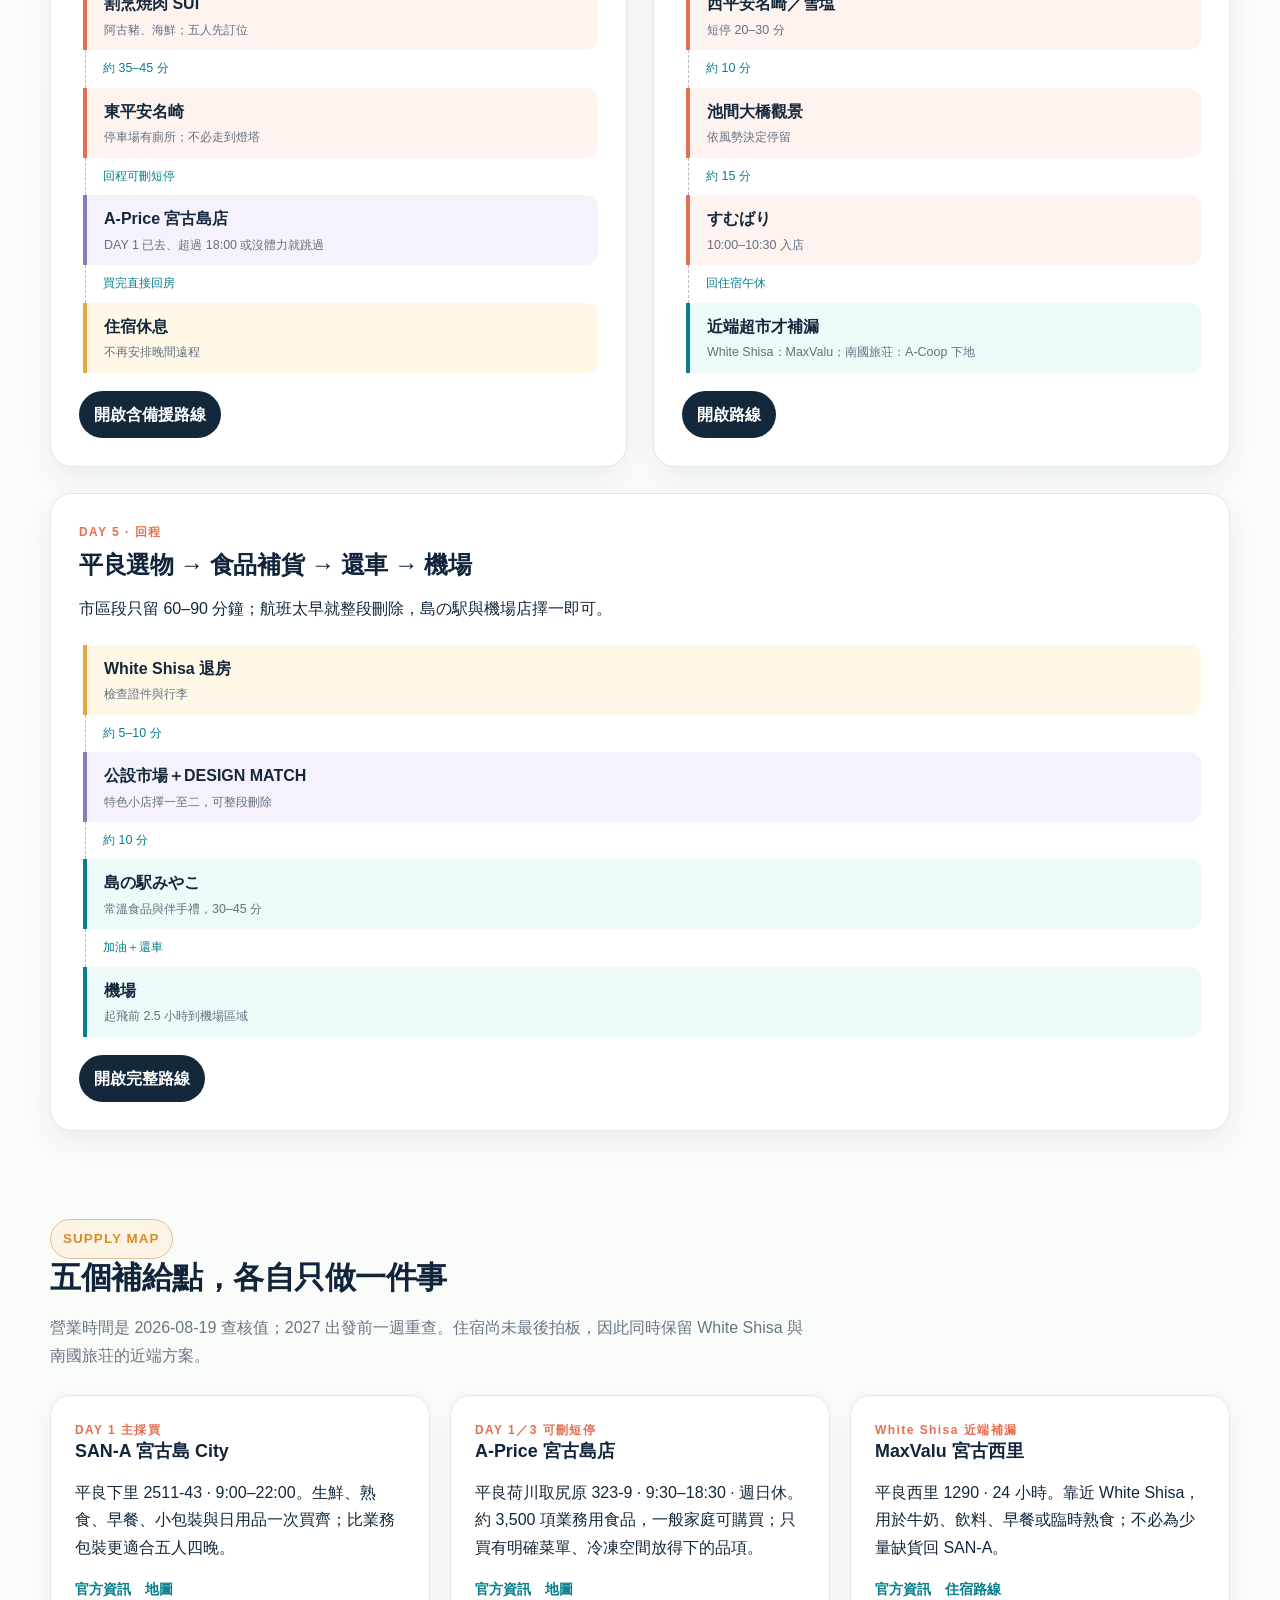
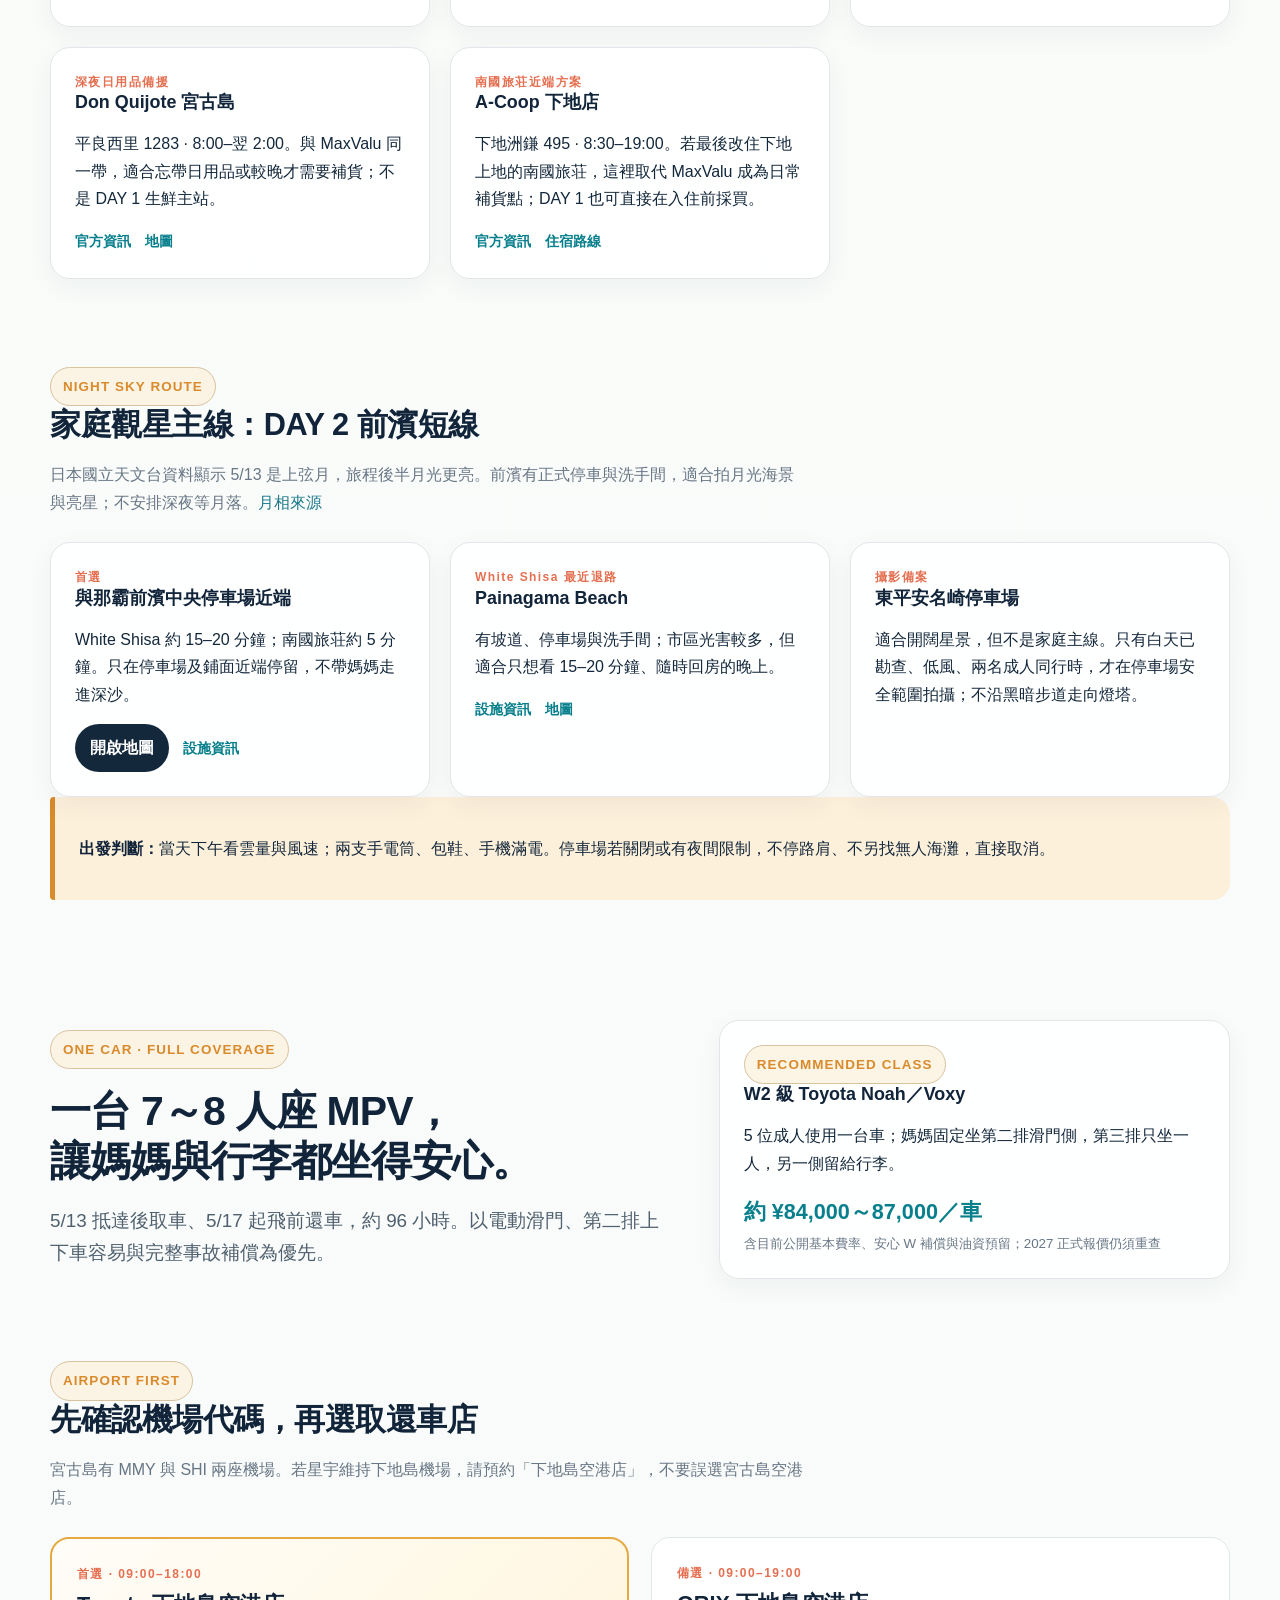
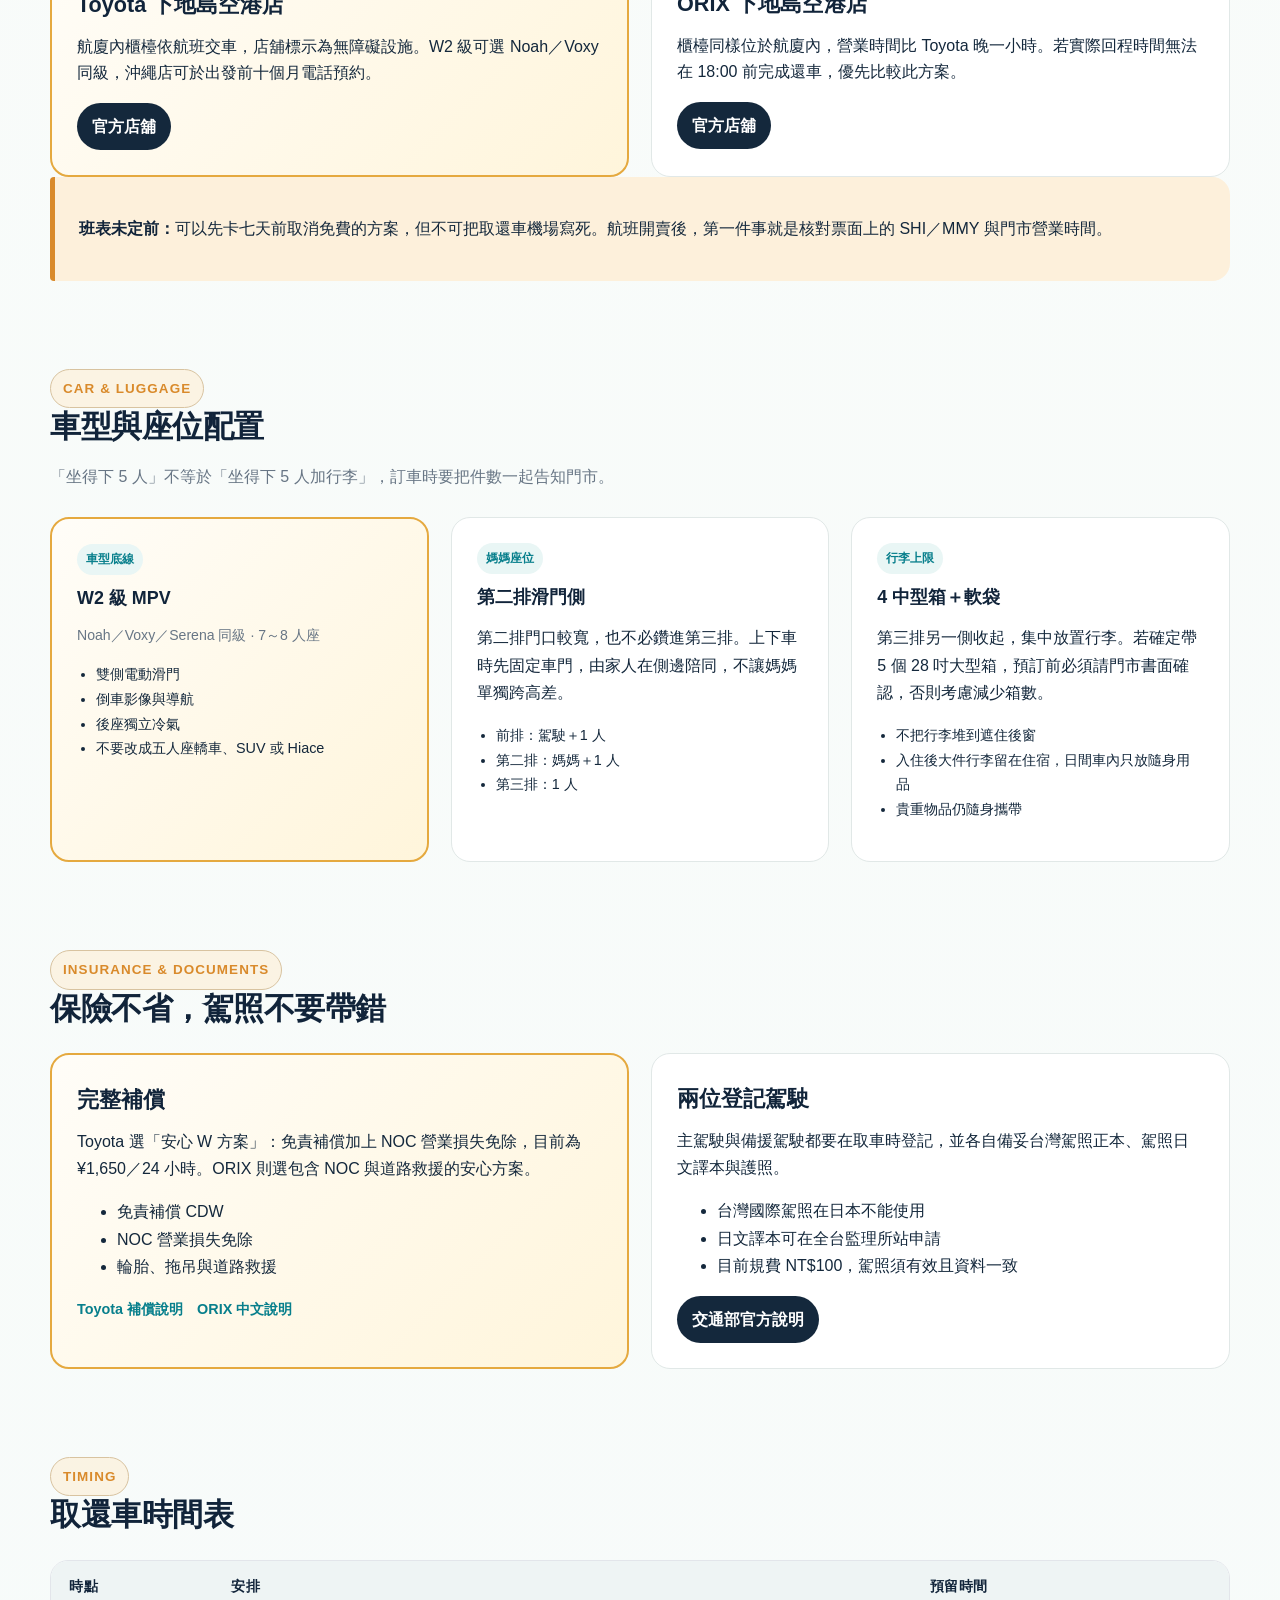
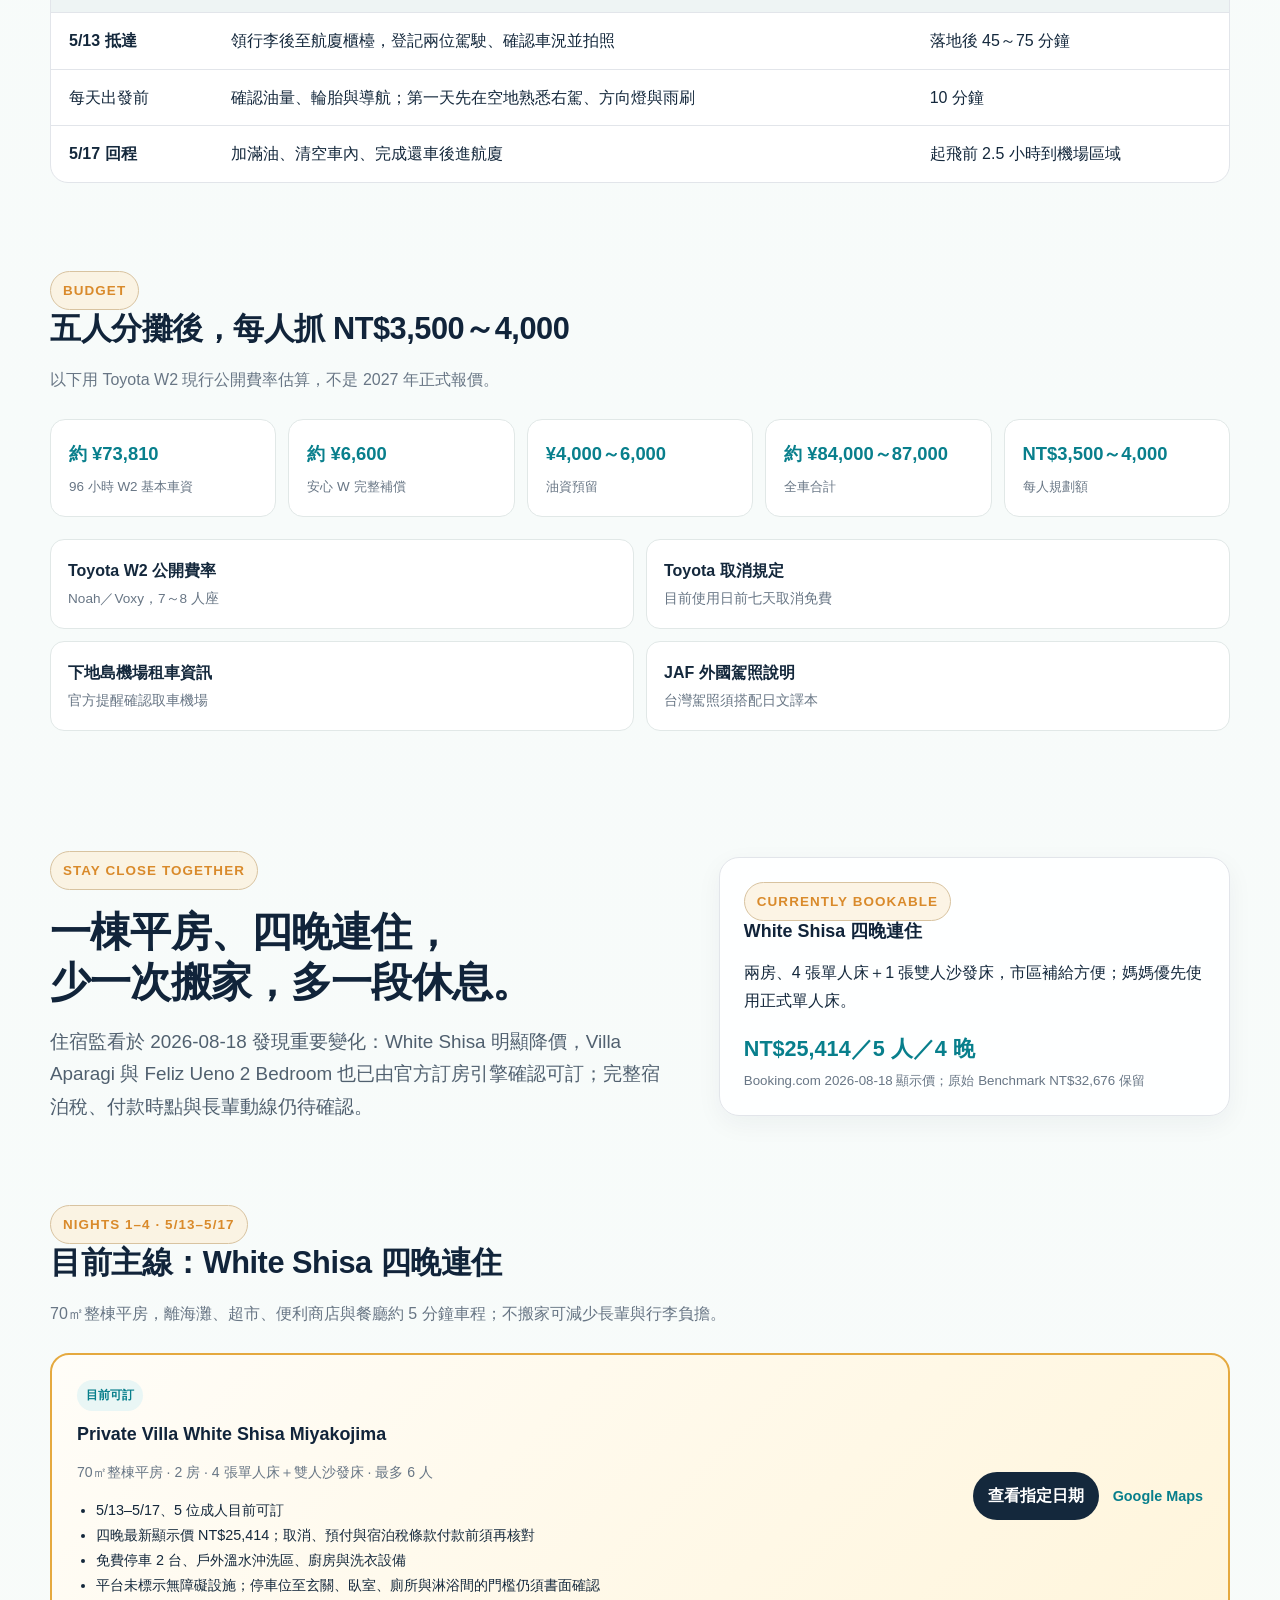
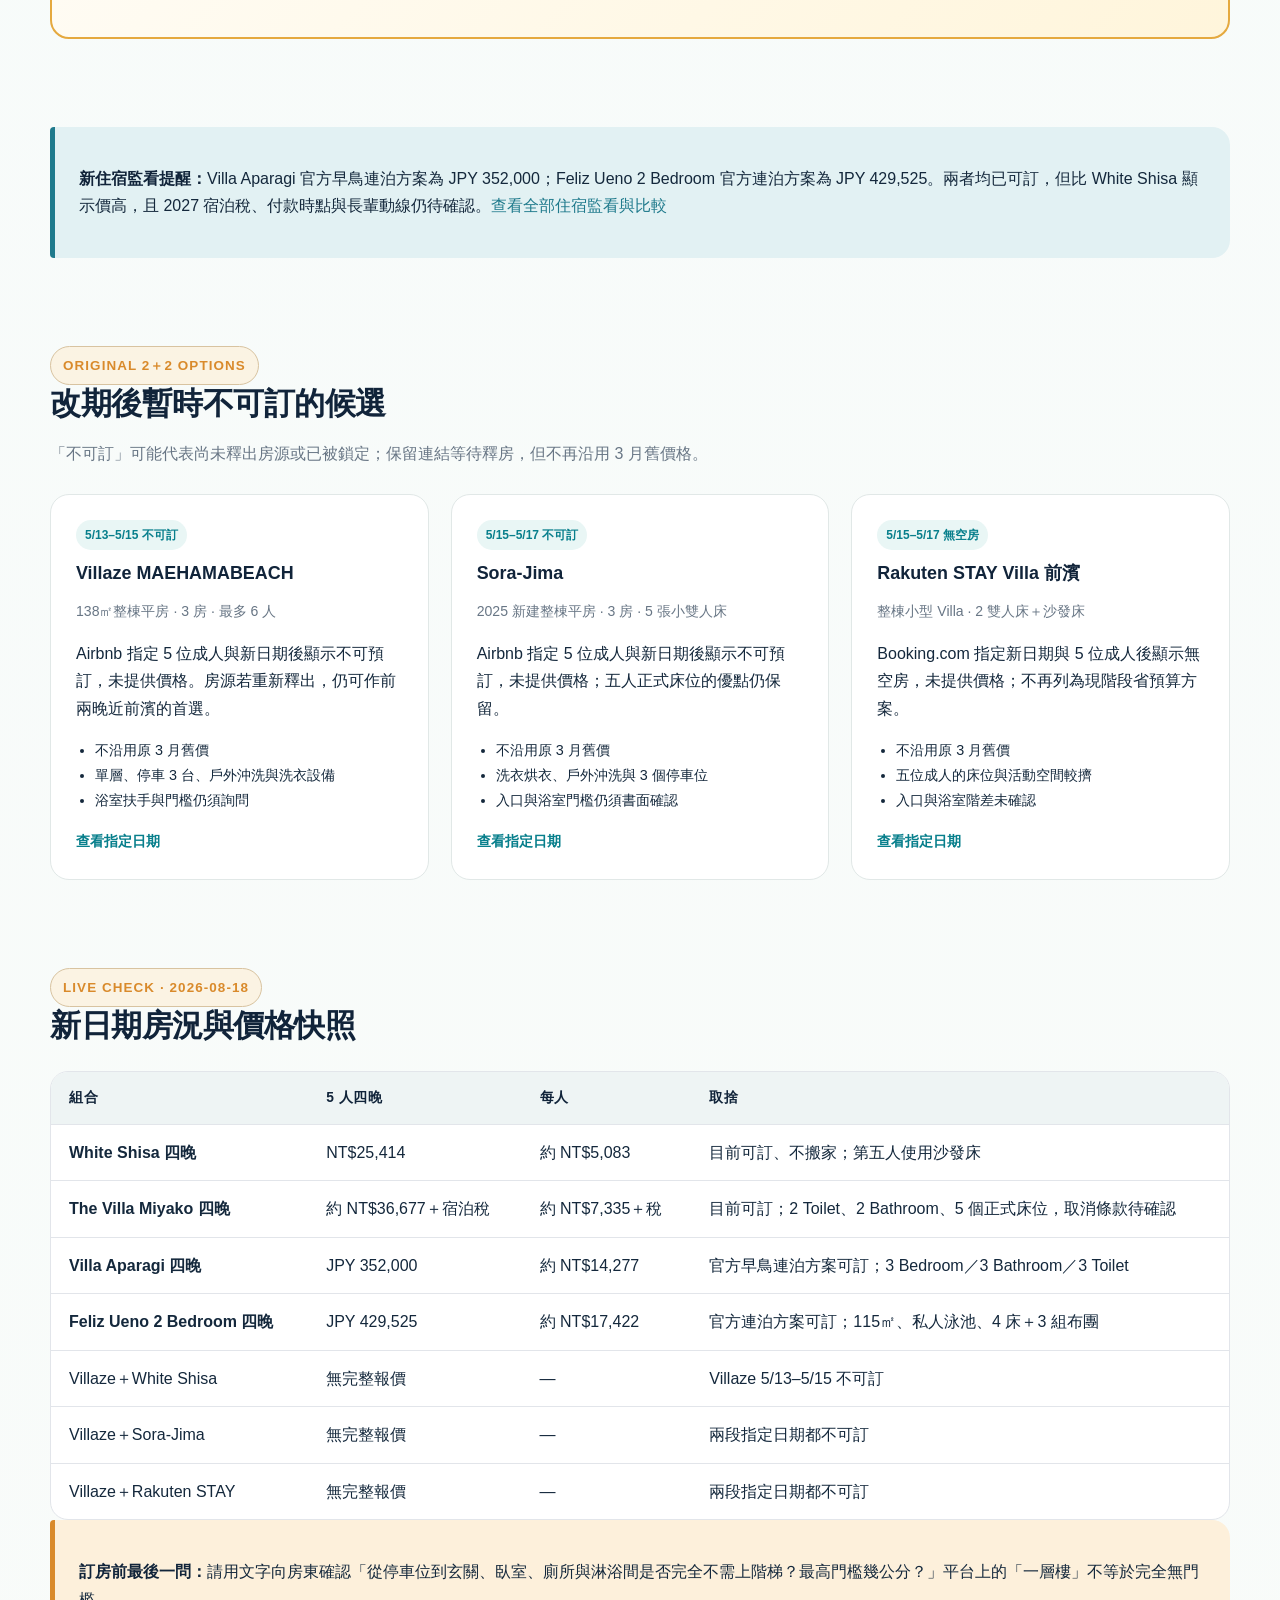
==== commit b69cd2ad: "Update accommodation watch for September 9" ====
--- a/index.html
+++ b/index.html
@@ -496,19 +496,19 @@
     </section></div>
 <div id="accommodation-watch" class="section-anchor" aria-label="住宿監看"><section class="shell hero document-hero watch-hero">
       <div><span class="eyebrow">ACCOMMODATION WATCH</span><h1>不是找最豪華，<br>是找五萬內最合適。</h1><p class="lead">每天快查優先候選、每週一與週四完整掃描。住宿顯示總價以 NT$50,000 為硬上限，超過上限不發推薦通知。</p><div class="status-row"><span class="pill current">每日 08:30 快查</span><span class="pill">週一／週四完整掃描</span><span class="pill">5 位成人 · 4 晚</span><span class="pill">總價 ≤ NT$50,000</span></div></div>
-      <div class="card stay-highlight"><span class="eyebrow">CURRENT BOOKING</span><h3>White Shisa</h3><strong class="price-big">NT$28,694</strong><small>原始 Benchmark NT$32,676 永久保留；最新顯示價與宿泊稅狀態分開追蹤。</small></div>
+      <div class="card stay-highlight"><span class="eyebrow">CURRENT BOOKING</span><h3>White Shisa</h3><strong class="price-big">NT$28,745</strong><small>原始 Benchmark NT$32,676 永久保留；最新顯示價與宿泊稅狀態分開追蹤。</small></div>
     </section>
     <section class="shell section watch-summary"><div class="callout"><strong>本次狀態：</strong>NO ACTIONABLE CHANGE；資料仍持續保留與比較。</div>
       <div class="callout warning"><p><strong>2027 宿泊稅：</strong>宮古島市＋沖繩縣自 2027/2/1 起合計 2%。訂房頁未明示含稅，或缺少可精算的每人每晚純住宿費時，Effective Cost 一律顯示「待確認」，不拿估值假裝精確。</p></div>
     </section>
-    <section class="shell section"><div class="section-header"><span class="eyebrow">LIVE COMPARISON · 2026-09-08</span><h2>住宿候選比較</h2><p>預設依「可訂＋高優先、分數、有效價差、未知、不可訂」排序。暫定分數表示仍有衛浴、長輩動線或完整成本未知。</p></div><div class="watch-grid"><article class="watch-card" data-status="AVAILABLE" data-score="69">
+    <section class="shell section"><div class="section-header"><span class="eyebrow">LIVE COMPARISON · 2026-09-09</span><h2>住宿候選比較</h2><p>預設依「可訂＋高優先、分數、有效價差、未知、不可訂」排序。暫定分數表示仍有衛浴、長輩動線或完整成本未知。</p></div><div class="watch-grid"><article class="watch-card" data-status="AVAILABLE" data-score="69">
     <div class="watch-card-head"><div><span class="stay-rank">A</span><h3>南國旅荘アイランド</h3></div><strong class="watch-status">🟢 可訂</strong></div>
 
-    <div class="watch-price"><strong>NT$41,657</strong><span>5 人／4 晚顯示價</span></div>
+    <div class="watch-price"><strong>NT$41,741</strong><span>5 人／4 晚顯示價</span></div>
     <dl class="watch-facts">
       <div><dt>Effective</dt><dd>待確認</dd></div>
       <div><dt>五萬預算</dt><dd>符合</dd></div>
-      <div><dt>比 White Shisa</dt><dd>+NT$12,963（顯示價差）</dd></div>
+      <div><dt>比 White Shisa</dt><dd>+NT$12,996（顯示價差）</dd></div>
       <div><dt>Bedroom</dt><dd>5</dd></div>
       <div><dt>正式床位容量</dt><dd>5 人</dd></div>
       <div><dt>Toilet</dt><dd>2</dd></div>
@@ -521,7 +521,7 @@
       <div><dt>分數</dt><dd>69/100（暫定）</dd></div>
     </dl>
     <p class="watch-note">符合五萬預算與空間硬條件；確認長輩動線、宿泊稅與付款時點後可優先保留。</p>
-    <p class="watch-source-note">最後查核 2026-09-08 · Airbnb 顯示 5 位成人、4 晚 NT$41,657，較前次高 NT$487（1.18%），未達通知門檻；5 間臥室、2 間衛浴、2 間淋浴、2 間廁所、廚房與取消條款未變。</p>
+    <p class="watch-source-note">最後查核 2026-09-09 · Airbnb 顯示 5 位成人、4 晚 NT$41,741，較前次高 NT$84（0.20%），未達通知門檻；5 間臥室、2 間衛浴、2 間淋浴、2 間廁所、廚房與取消條款未變。</p>
     <div class="stay-actions"><a class="map-button" target="_blank" rel="noreferrer" href="https://www.airbnb.com.tw/rooms/44113904?check_in=2027-05-13&amp;check_out=2027-05-17&amp;guests=5&amp;adults=5">查房／訂房</a><a target="_blank" rel="noreferrer" href="https://385island.com/">Official</a></div>
   </article>
 <article class="watch-card" data-status="AVAILABLE" data-score="69">
@@ -531,7 +531,7 @@
     <dl class="watch-facts">
       <div><dt>Effective</dt><dd>待確認</dd></div>
       <div><dt>五萬預算</dt><dd>符合</dd></div>
-      <div><dt>比 White Shisa</dt><dd>+NT$9,248（顯示價差）</dd></div>
+      <div><dt>比 White Shisa</dt><dd>+NT$9,197（顯示價差）</dd></div>
       <div><dt>Bedroom</dt><dd>2</dd></div>
       <div><dt>正式床位容量</dt><dd>5 人</dd></div>
       <div><dt>Toilet</dt><dd>2</dd></div>
@@ -550,9 +550,9 @@
 <article class="watch-card" data-status="AVAILABLE" data-score="47">
     <div class="watch-card-head"><div><span class="stay-rank">BASELINE</span><h3>Private Villa White Shisa Miyakojima</h3></div><strong class="watch-status">🟢 可訂</strong></div>
 
-    <div class="watch-price"><strong>NT$28,694</strong><span>5 人／4 晚顯示價</span></div>
-    <dl class="watch-facts">
-      <div><dt>Effective</dt><dd>NT$28,694</dd></div>
+    <div class="watch-price"><strong>NT$28,745</strong><span>5 人／4 晚顯示價</span></div>
+    <dl class="watch-facts">
+      <div><dt>Effective</dt><dd>NT$28,745</dd></div>
       <div><dt>五萬預算</dt><dd>符合</dd></div>
       <div><dt>比 White Shisa</dt><dd>NT$0</dd></div>
       <div><dt>Bedroom</dt><dd>2</dd></div>
@@ -567,17 +567,17 @@
       <div><dt>分數</dt><dd>47/100（暫定）</dd></div>
     </dl>
     <p class="watch-note">目前基準；保留原始價，付款前確認取消與完整無階差動線。</p>
-    <p class="watch-source-note">最後查核 2026-09-08 · Booking.com 顯示 5 位成人、4 晚免費取消方案 NT$28,694，較前次高 NT$237（0.83%），頁面標示含稅費；同頁最低不可退款方案為 NT$25,988。取消與付款期限未變。</p>
+    <p class="watch-source-note">最後查核 2026-09-09 · Booking.com 顯示 5 位成人、4 晚免費取消方案 NT$28,745，較前次高 NT$51（0.18%），頁面標示含稅費；同頁最低不可退款方案為 NT$26,035。取消與付款期限未變。</p>
     <div class="stay-actions"><a class="map-button" target="_blank" rel="noreferrer" href="https://www.booking.com/hotel/jp/gong-gu-dao-white-shisa-howaitosisa.html?checkin=2027-05-13&amp;checkout=2027-05-17&amp;no_rooms=1&amp;group_adults=5&amp;selected_currency=TWD">查房／訂房</a><a target="_blank" rel="noreferrer" href="https://whiteshisa.com/">Official</a></div>
   </article>
 <article class="watch-card" data-status="AVAILABLE" data-score="43">
     <div class="watch-card-head"><div><span class="stay-rank">B</span><h3>繁華街區 4 房整層住宿（Airbnb）</h3></div><strong class="watch-status">🟢 可訂</strong></div>
 
-    <div class="watch-price"><strong>NT$46,293</strong><span>5 人／4 晚顯示價</span></div>
+    <div class="watch-price"><strong>NT$46,385</strong><span>5 人／4 晚顯示價</span></div>
     <dl class="watch-facts">
       <div><dt>Effective</dt><dd>待確認</dd></div>
       <div><dt>五萬預算</dt><dd>符合</dd></div>
-      <div><dt>比 White Shisa</dt><dd>+NT$17,599（顯示價差）</dd></div>
+      <div><dt>比 White Shisa</dt><dd>+NT$17,640（顯示價差）</dd></div>
       <div><dt>Bedroom</dt><dd>4</dd></div>
       <div><dt>正式床位容量</dt><dd>4 人</dd></div>
       <div><dt>Toilet</dt><dd>2</dd></div>
@@ -590,7 +590,7 @@
       <div><dt>分數</dt><dd>43/100（暫定）</dd></div>
     </dl>
     <p class="watch-note">符合五萬預算與空間硬條件，但長輩必須走樓梯；只列備案。</p>
-    <p class="watch-source-note">最後查核 2026-09-08 · Airbnb 顯示 5 位成人、4 晚 NT$46,293，較前次高 NT$541（1.18%），未達通知門檻；4 間臥室、2 間淋浴、2 間廁所、廚房、樓梯風險與取消條款未變。</p>
+    <p class="watch-source-note">最後查核 2026-09-09 · Airbnb 顯示 5 位成人、4 晚 NT$46,385，較前次高 NT$92（0.20%），未達通知門檻；4 間臥室、2 間淋浴、2 間廁所、廚房、樓梯風險與取消條款未變。</p>
     <div class="stay-actions"><a class="map-button" target="_blank" rel="noreferrer" href="https://www.airbnb.com.tw/rooms/1740296204787382563?check_in=2027-05-13&amp;check_out=2027-05-17&amp;adults=5">查房／訂房</a><a target="_blank" rel="noreferrer" href="https://www.airbnb.com.tw/rooms/1740296204787382563">Official</a></div>
   </article>
 <article class="watch-card" data-status="UNAVAILABLE_OR_NOT_RELEASED" data-score="60">
@@ -613,31 +613,8 @@
       <div><dt>分數</dt><dd>60/100（暫定）</dd></div>
     </dl>
     <p class="watch-note">先保留追蹤；目前不能據此判定售罄。</p>
-    <p class="watch-source-note">最後查核 2026-09-08 · 官方 Tripla 以 2027-05-13 至 05-17、5 位成人、1 間查詢仍回覆無可售房型；無法區分尚未釋房或已無房。頁面明示 2027-02-01 起宿泊稅於入住時另付。</p>
+    <p class="watch-source-note">最後查核 2026-09-09 · 官方 Tripla 以 2027-05-13 至 05-17、5 位成人、1 間查詢仍回覆 no available rooms；無法區分尚未釋房或已無房。頁面明示 2027-02-01 起宿泊稅於入住時另付。</p>
     <div class="stay-actions"><a class="map-button" target="_blank" rel="noreferrer" href="https://www.palm-resorts.com/en/villacapri">查房／訂房</a><a target="_blank" rel="noreferrer" href="https://www.palm-resorts.com/en/villacapri">Official</a></div>
-  </article>
-<article class="watch-card" data-status="UNAVAILABLE_OR_NOT_RELEASED" data-score="51">
-    <div class="watch-card-head"><div><span class="stay-rank">S</span><h3>Villa Aparagi Miyakojima</h3></div><strong class="watch-status">⚪ 未釋房或無房</strong></div>
-
-    <div class="watch-price"><strong>待確認</strong><span>5 人／4 晚顯示價</span></div>
-    <dl class="watch-facts">
-      <div><dt>Effective</dt><dd>待確認</dd></div>
-      <div><dt>五萬預算</dt><dd>待確認</dd></div>
-      <div><dt>比 White Shisa</dt><dd>待確認</dd></div>
-      <div><dt>Bedroom</dt><dd>3</dd></div>
-      <div><dt>正式床位容量</dt><dd>待確認</dd></div>
-      <div><dt>Toilet</dt><dd>3</dd></div>
-      <div><dt>Bathroom／Shower</dt><dd>3</dd></div>
-      <div><dt>平房</dt><dd>待確認</dd></div>
-      <div><dt>長輩必爬樓梯</dt><dd>待確認</dd></div>
-      <div><dt>海灘</dt><dd>待確認</dd></div>
-      <div><dt>取消</dt><dd>官網一般條款：入住當日及 7 日前起收含稅價 100%；21 日前起收 80%。</dd></div>
-      <div><dt>宿泊稅</dt><dd>是否含稅待確認</dd></div>
-      <div><dt>分數</dt><dd>51/100（暫定）</dd></div>
-    </dl>
-    <p class="watch-note">先保留追蹤；目前不能據此判定售罄。</p>
-    <p class="watch-source-note">最後查核 2026-09-08 · 官方 Chillnn 月曆已翻至 2027 年 5 月；5/13 至 5/17 皆呈灰色且沒有每晚價格，無法區分已售罄或暫未釋房。本次不沿用前次 JPY 352,000 推測。60 日前連泊 15% OFF 方案仍在官網方案列表。</p>
-    <div class="stay-actions"><a class="map-button" target="_blank" rel="noreferrer" href="https://villa-aparagi.booking.chillnn.com/ja/">查房／訂房</a><a target="_blank" rel="noreferrer" href="https://www.villa-aparagi.com/">Official</a></div>
   </article>
 <article class="watch-card" data-status="UNAVAILABLE_OR_NOT_RELEASED" data-score="17">
     <div class="watch-card-head"><div><span class="stay-rank">A/B</span><h3>Hotel ESTRELLAS</h3></div><strong class="watch-status">⚪ 未釋房或無房</strong></div>
@@ -669,7 +646,7 @@
     <dl class="watch-facts">
       <div><dt>Effective</dt><dd>待確認</dd></div>
       <div><dt>五萬預算</dt><dd>超過</dd></div>
-      <div><dt>比 White Shisa</dt><dd>+NT$30,785（顯示價差）</dd></div>
+      <div><dt>比 White Shisa</dt><dd>+NT$30,734（顯示價差）</dd></div>
       <div><dt>Bedroom</dt><dd>3</dd></div>
       <div><dt>正式床位容量</dt><dd>6 人</dd></div>
       <div><dt>Toilet</dt><dd>3</dd></div>
@@ -682,8 +659,31 @@
       <div><dt>分數</dt><dd>70/100（暫定）</dd></div>
     </dl>
     <p class="watch-note">超過 NT$50,000 硬上限；保留歷史，但不建議。</p>
-    <p class="watch-source-note">最後查核 2026-09-08 · 官方 AirHost 仍顯示住宿費 JPY 240,000、追加人數費 JPY 20,000、清潔費 JPY 30,000，含消費稅總計 JPY 290,000；以最近完整掃描匯率換算仍超過 NT$50,000。</p>
+    <p class="watch-source-note">最後查核 2026-09-09 · 官方 AirHost 仍顯示住宿費 JPY 240,000、追加人數費 JPY 20,000、清潔費 JPY 30,000，含消費稅總計 JPY 290,000；以最近完整掃描匯率換算仍超過 NT$50,000。</p>
     <div class="stay-actions"><a class="map-button" target="_blank" rel="noreferrer" href="https://private-ingya.com/">查房／訂房</a><a target="_blank" rel="noreferrer" href="https://private-ingya.com/">Official</a></div>
+  </article>
+<article class="watch-card" data-status="AVAILABLE" data-score="51">
+    <div class="watch-card-head"><div><span class="stay-rank">S</span><h3>Villa Aparagi Miyakojima</h3></div><strong class="watch-status">🟢 可訂</strong></div>
+
+    <div class="watch-price"><strong>NT$72,195</strong><span>5 人／4 晚顯示價</span></div>
+    <dl class="watch-facts">
+      <div><dt>Effective</dt><dd>待確認</dd></div>
+      <div><dt>五萬預算</dt><dd>超過</dd></div>
+      <div><dt>比 White Shisa</dt><dd>+NT$43,450（顯示價差）</dd></div>
+      <div><dt>Bedroom</dt><dd>3</dd></div>
+      <div><dt>正式床位容量</dt><dd>待確認</dd></div>
+      <div><dt>Toilet</dt><dd>3</dd></div>
+      <div><dt>Bathroom／Shower</dt><dd>3</dd></div>
+      <div><dt>平房</dt><dd>待確認</dd></div>
+      <div><dt>長輩必爬樓梯</dt><dd>待確認</dd></div>
+      <div><dt>海灘</dt><dd>待確認</dd></div>
+      <div><dt>取消</dt><dd>官網一般條款：入住當日及 7 日前起收含稅價 100%；21 日前起收 80%。</dd></div>
+      <div><dt>宿泊稅</dt><dd>是否含稅待確認</dd></div>
+      <div><dt>分數</dt><dd>51/100（暫定）</dd></div>
+    </dl>
+    <p class="watch-note">超過 NT$50,000 硬上限；保留歷史，但不建議。</p>
+    <p class="watch-source-note">最後查核 2026-09-09 · 官方 Chillnn 月曆重新顯示 5/13 JPY 38,500、5/14–15 各 JPY 44,000、5/16 JPY 38,500；加上 60 日前連泊方案每人每晚 JPY 9,350，5 位四晚合計 JPY 352,000。由昨日灰色無價轉回可訂，但依最近完整掃描匯率換算約 NT$72,195，超過預算，故不通知。</p>
+    <div class="stay-actions"><a class="map-button" target="_blank" rel="noreferrer" href="https://villa-aparagi.booking.chillnn.com/ja/">查房／訂房</a><a target="_blank" rel="noreferrer" href="https://www.villa-aparagi.com/">Official</a></div>
   </article>
 <article class="watch-card" data-status="AVAILABLE" data-score="49">
     <div class="watch-card-head"><div><span class="stay-rank">S</span><h3>Villaze MAEHAMA BEACH</h3></div><strong class="watch-status">🟢 可訂</strong></div>
@@ -692,7 +692,7 @@
     <dl class="watch-facts">
       <div><dt>Effective</dt><dd>待確認</dd></div>
       <div><dt>五萬預算</dt><dd>超過</dd></div>
-      <div><dt>比 White Shisa</dt><dd>+NT$26,872（顯示價差）</dd></div>
+      <div><dt>比 White Shisa</dt><dd>+NT$26,821（顯示價差）</dd></div>
       <div><dt>Bedroom</dt><dd>3</dd></div>
       <div><dt>正式床位容量</dt><dd>待確認</dd></div>
       <div><dt>Toilet</dt><dd>待確認</dd></div>
@@ -705,7 +705,7 @@
       <div><dt>分數</dt><dd>49/100（暫定）</dd></div>
     </dl>
     <p class="watch-note">超過 NT$50,000 硬上限；保留歷史，但不建議。</p>
-    <p class="watch-source-note">最後查核 2026-09-08 · 官方 Beds24 仍顯示 5 位成人、四晚 JPY 270,920（2–5 night plan，10% OFF），超過預算。3 晚以上免費租車仍須 EARTHCAR 會員註冊及另行預約，保險、車型與可量化價值未確認。</p>
+    <p class="watch-source-note">最後查核 2026-09-09 · 官方 Beds24 仍顯示 5 位成人、四晚 JPY 270,920（2–5 night plan，10% OFF），超過預算。3 晚以上免費租車仍須 EARTHCAR 會員註冊及另行預約，保險、車型與可量化價值未確認。</p>
     <div class="stay-actions"><a class="map-button" target="_blank" rel="noreferrer" href="https://villaze.net/maehama/">查房／訂房</a><a target="_blank" rel="noreferrer" href="https://villaze.net/maehama/">Official</a></div>
   </article>
 <article class="watch-card" data-status="AVAILABLE" data-score="28">
@@ -715,7 +715,7 @@
     <dl class="watch-facts">
       <div><dt>Effective</dt><dd>待確認</dd></div>
       <div><dt>五萬預算</dt><dd>超過</dd></div>
-      <div><dt>比 White Shisa</dt><dd>+NT$41,354（顯示價差）</dd></div>
+      <div><dt>比 White Shisa</dt><dd>+NT$41,303（顯示價差）</dd></div>
       <div><dt>Bedroom</dt><dd>待確認</dd></div>
       <div><dt>正式床位容量</dt><dd>待確認</dd></div>
       <div><dt>Toilet</dt><dd>2</dd></div>
@@ -738,7 +738,7 @@
     <dl class="watch-facts">
       <div><dt>Effective</dt><dd>待確認</dd></div>
       <div><dt>五萬預算</dt><dd>超過</dd></div>
-      <div><dt>比 White Shisa</dt><dd>+NT$59,402（顯示價差）</dd></div>
+      <div><dt>比 White Shisa</dt><dd>+NT$59,351（顯示價差）</dd></div>
       <div><dt>Bedroom</dt><dd>2</dd></div>
       <div><dt>正式床位容量</dt><dd>待確認</dd></div>
       <div><dt>Toilet</dt><dd>待確認</dd></div>
@@ -751,7 +751,7 @@
       <div><dt>分數</dt><dd>24/100（暫定）</dd></div>
     </dl>
     <p class="watch-note">超過 NT$50,000 硬上限；保留歷史，但不建議。</p>
-    <p class="watch-source-note">最後查核 2026-09-08 · 官方 Chillnn 已完整選定目標日期、5 位成人、2 Bedroom Type with Pool 與 3 晚以上連泊方案，仍顯示原價 JPY 477,250、總額 JPY 429,525，超過預算。房型 115 平方公尺、4 張半雙人床加 3 組日式床墊；toilet 與 bathroom/shower 數量仍未官方確認。</p>
+    <p class="watch-source-note">最後查核 2026-09-09 · 官方 Chillnn 已完整選定目標日期、5 位成人、2 Bedroom Type with Pool 與 3 晚以上連泊方案，仍顯示原價 JPY 477,250、總額 JPY 429,525，超過預算。房型 115 平方公尺、4 張半雙人床加 3 組日式床墊；toilet 與 bathroom/shower 數量仍未官方確認。</p>
     <div class="stay-actions"><a class="map-button" target="_blank" rel="noreferrer" href="https://nikken-hotelmgt.co.jp/ueno/">查房／訂房</a><a target="_blank" rel="noreferrer" href="https://nikken-hotelmgt.co.jp/ueno/">Official</a></div>
   </article></div></section>
     <section class="shell section"><div class="section-header"><span class="eyebrow">HOW TO READ</span><h2>未知就是待確認，不是零</h2></div><div class="grid grid-3"><article class="card"><h3>房況</h3><p>「未釋房或無房」只代表目前沒有可售結果，不能斷言售罄。</p></article><article class="card"><h3>衛浴</h3><p>Bathroom 不推論成 Toilet；戶外沖沙 Shower 不計為完整 Bathroom。</p></article><article class="card"><h3>價格</h3><p>顯示價與 Effective Cost 分開；稅金、強制費用或租車價值不完整時不計換房價差。</p></article></div></section></div>
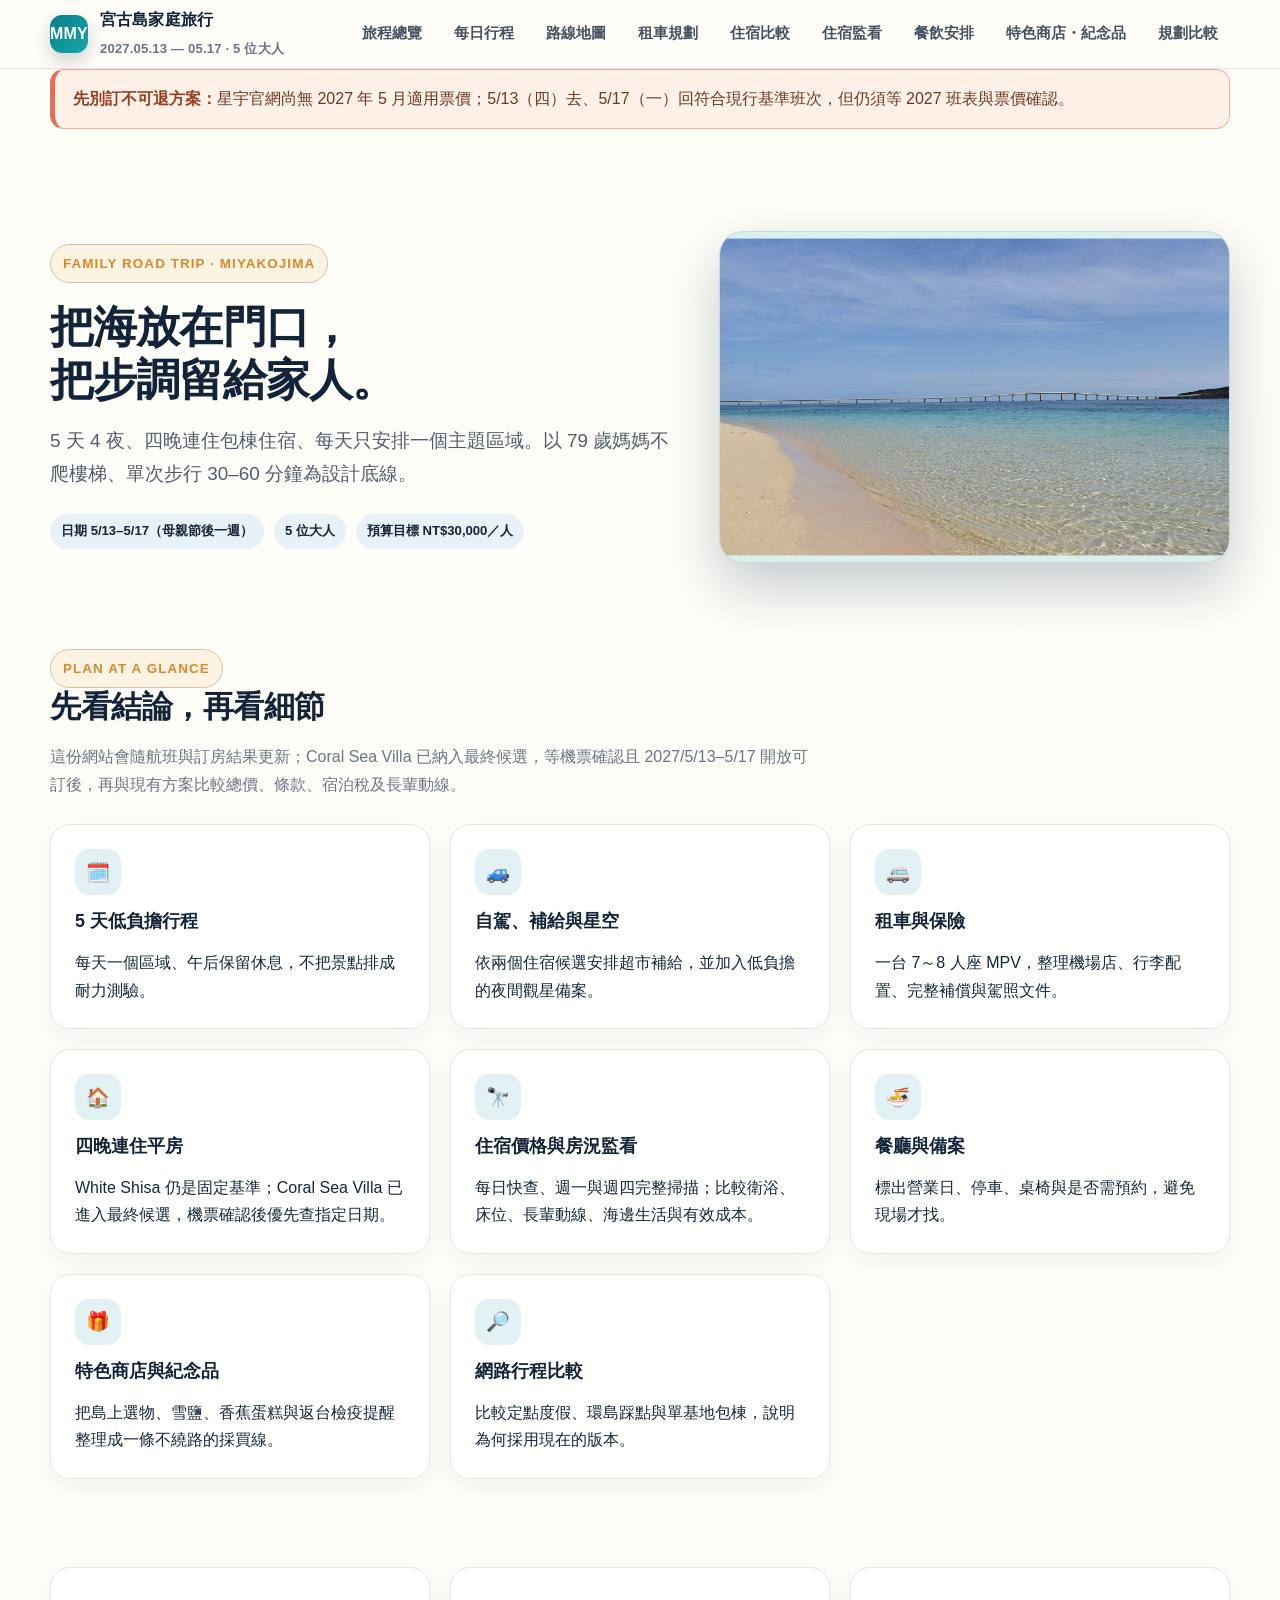
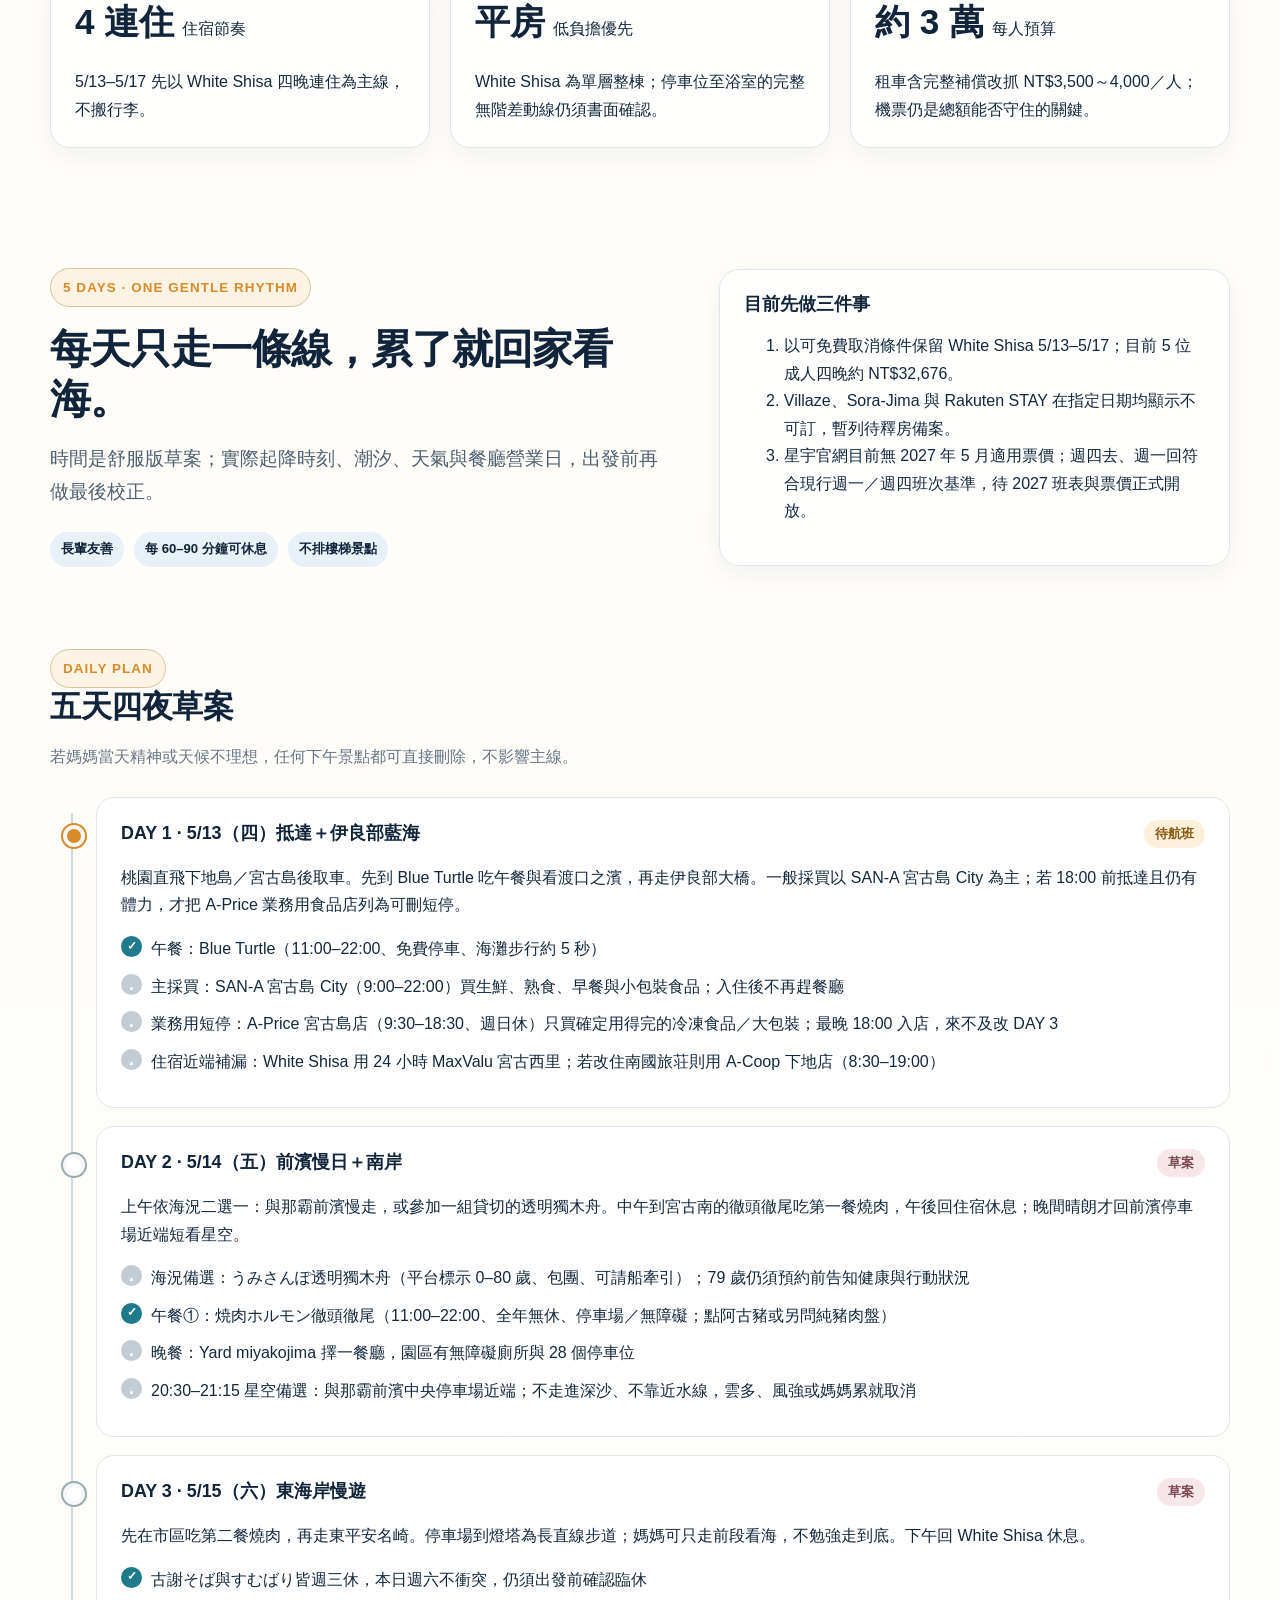
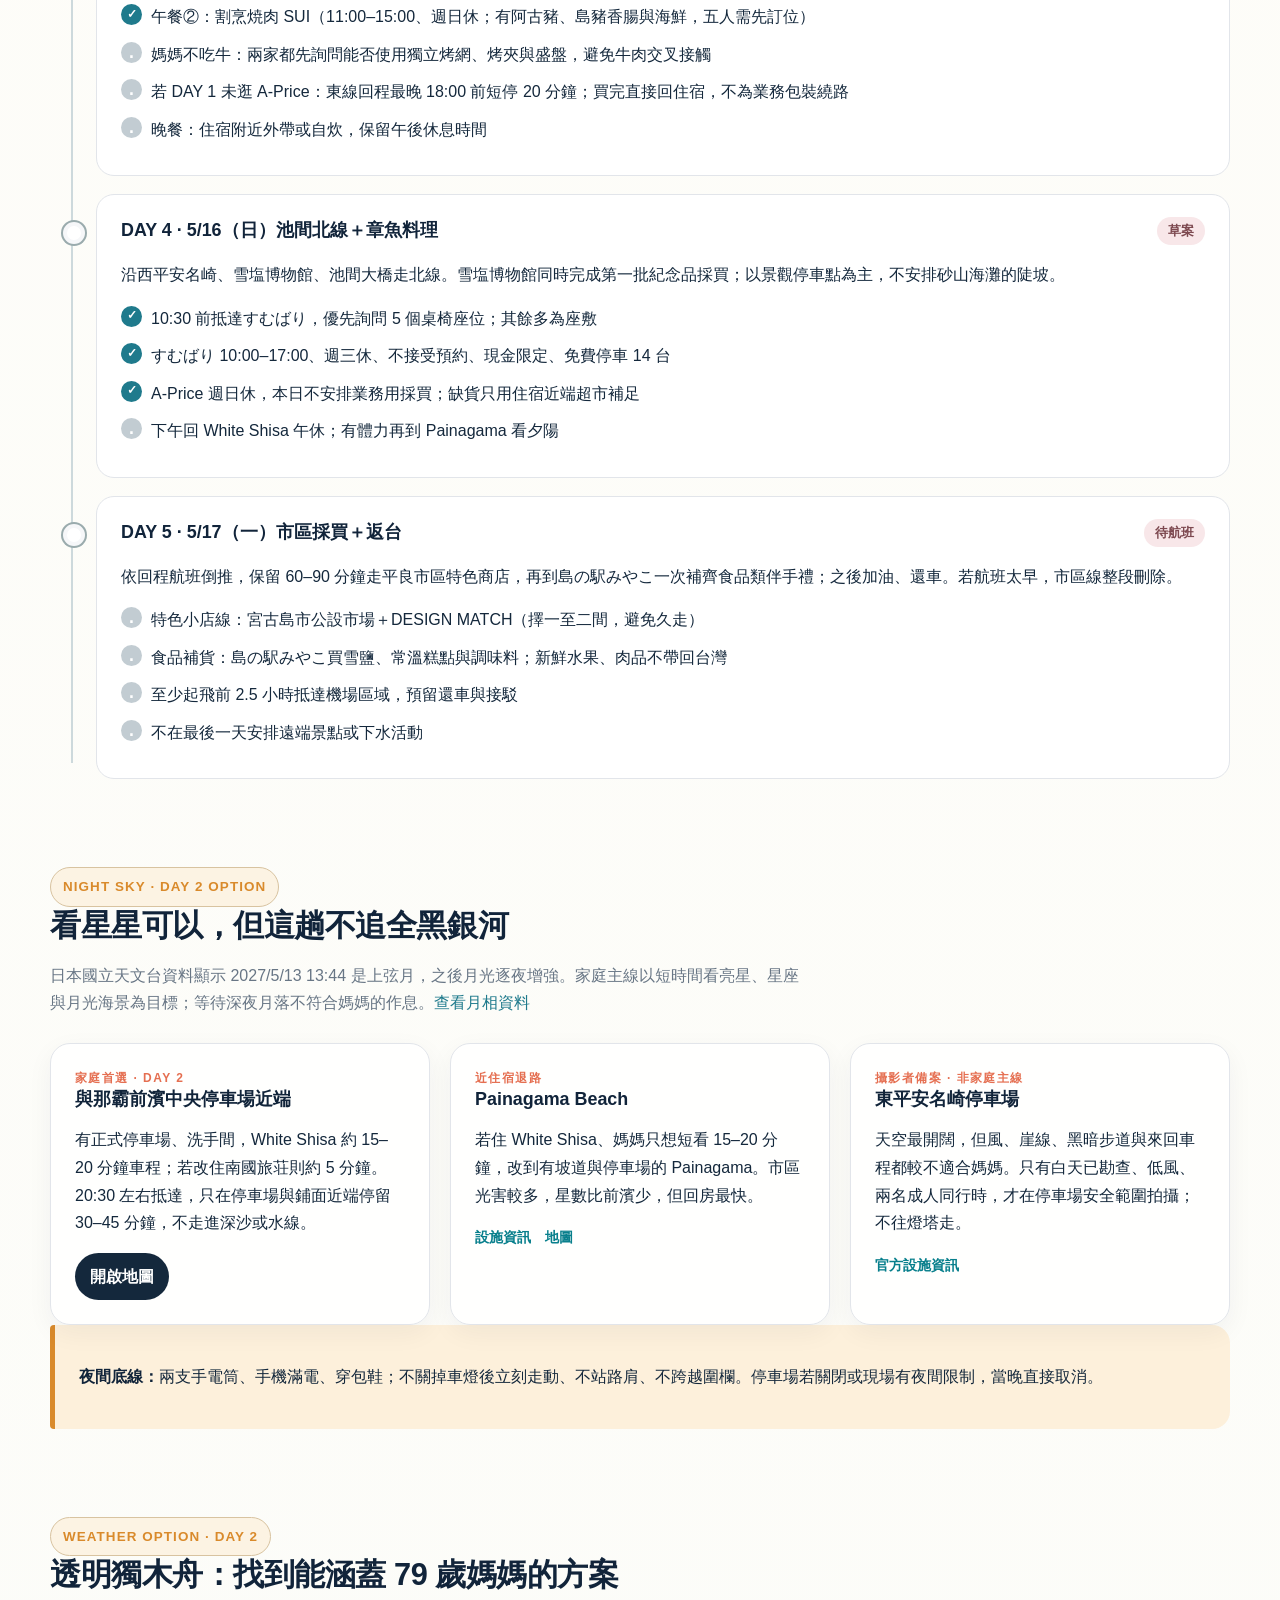
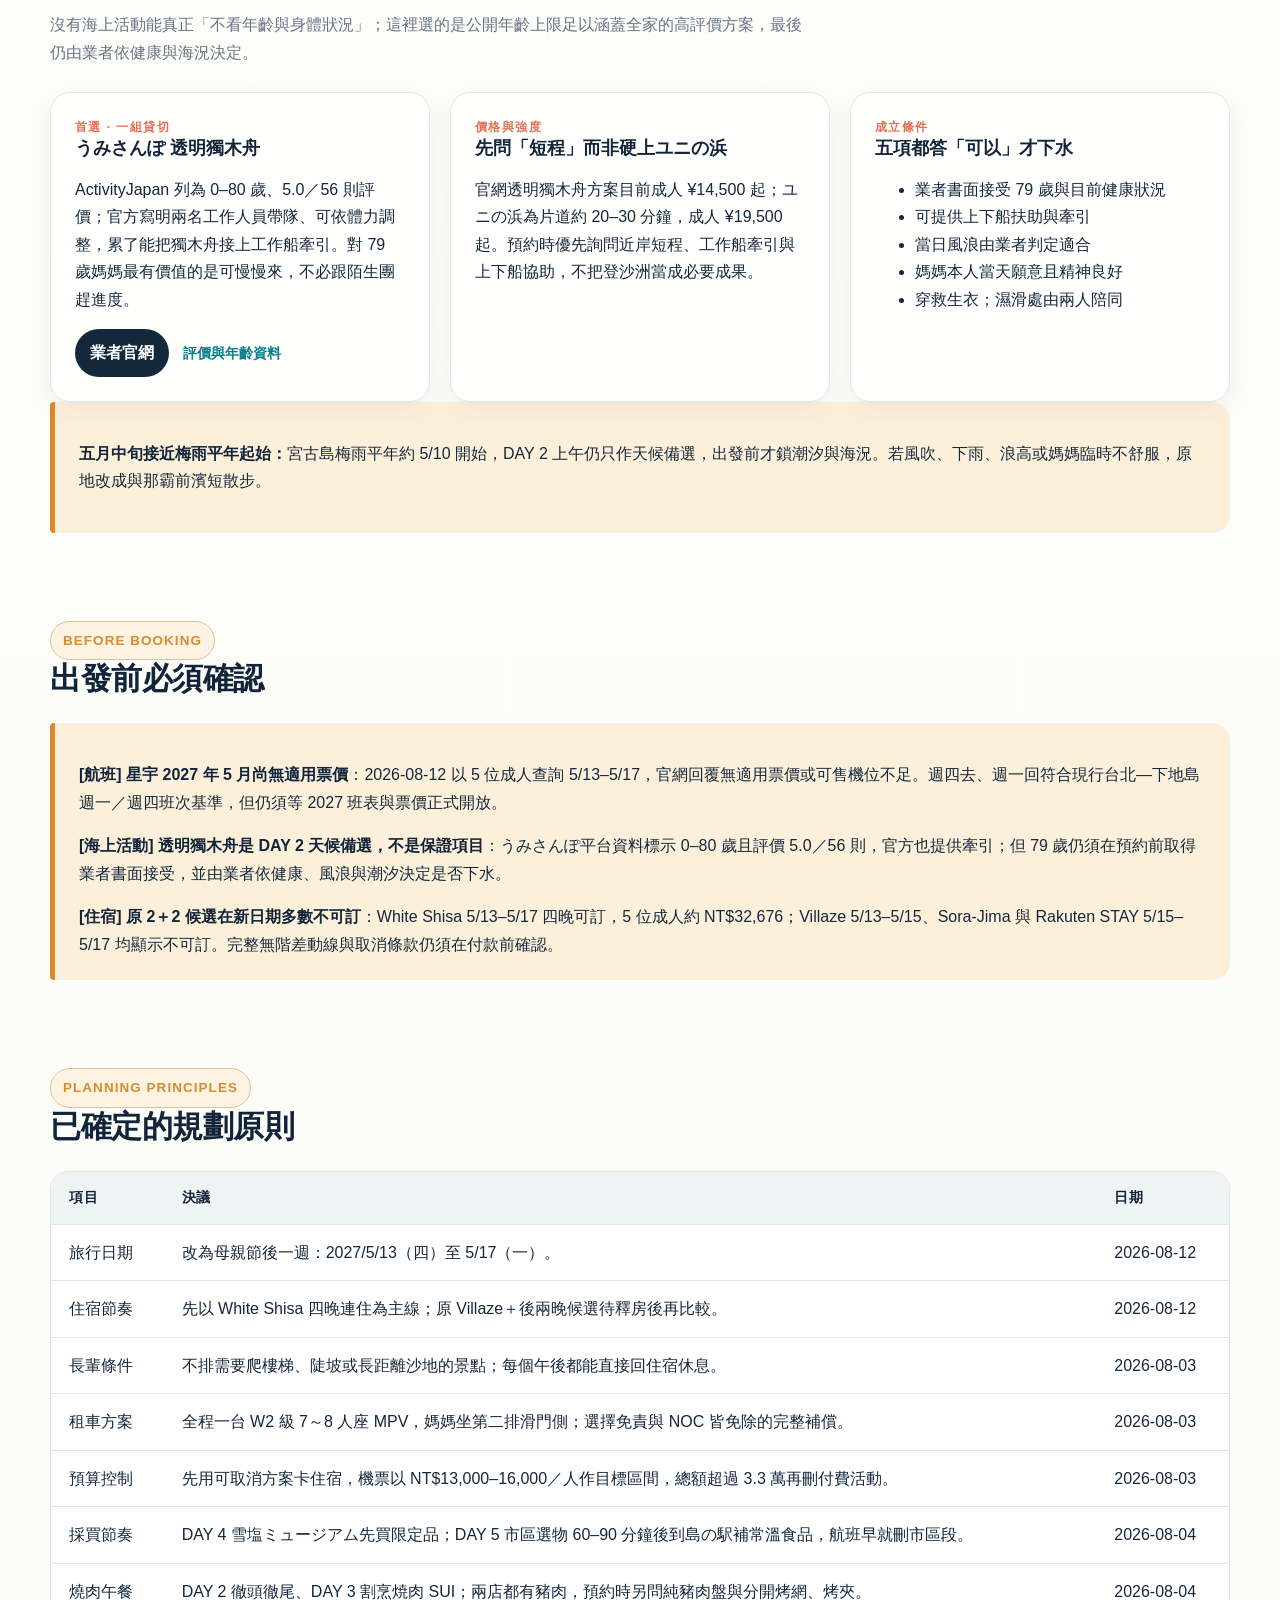
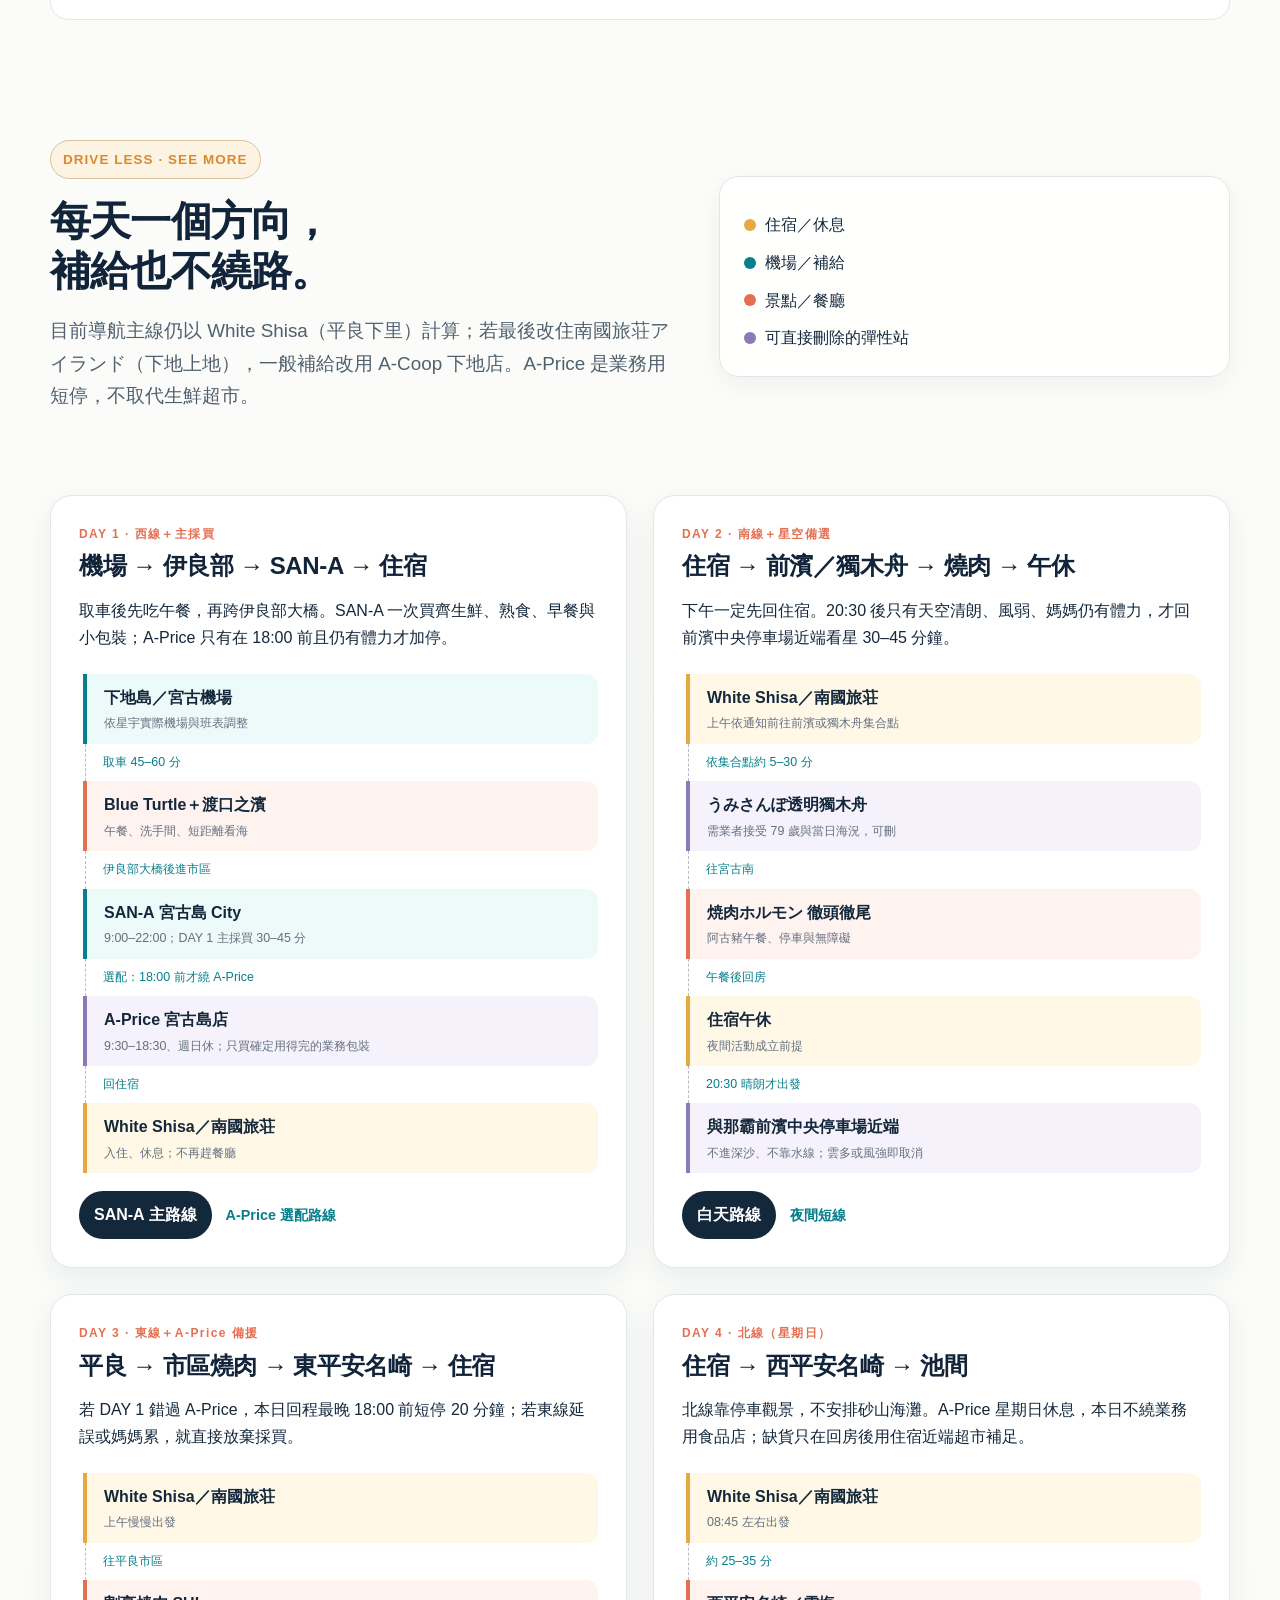
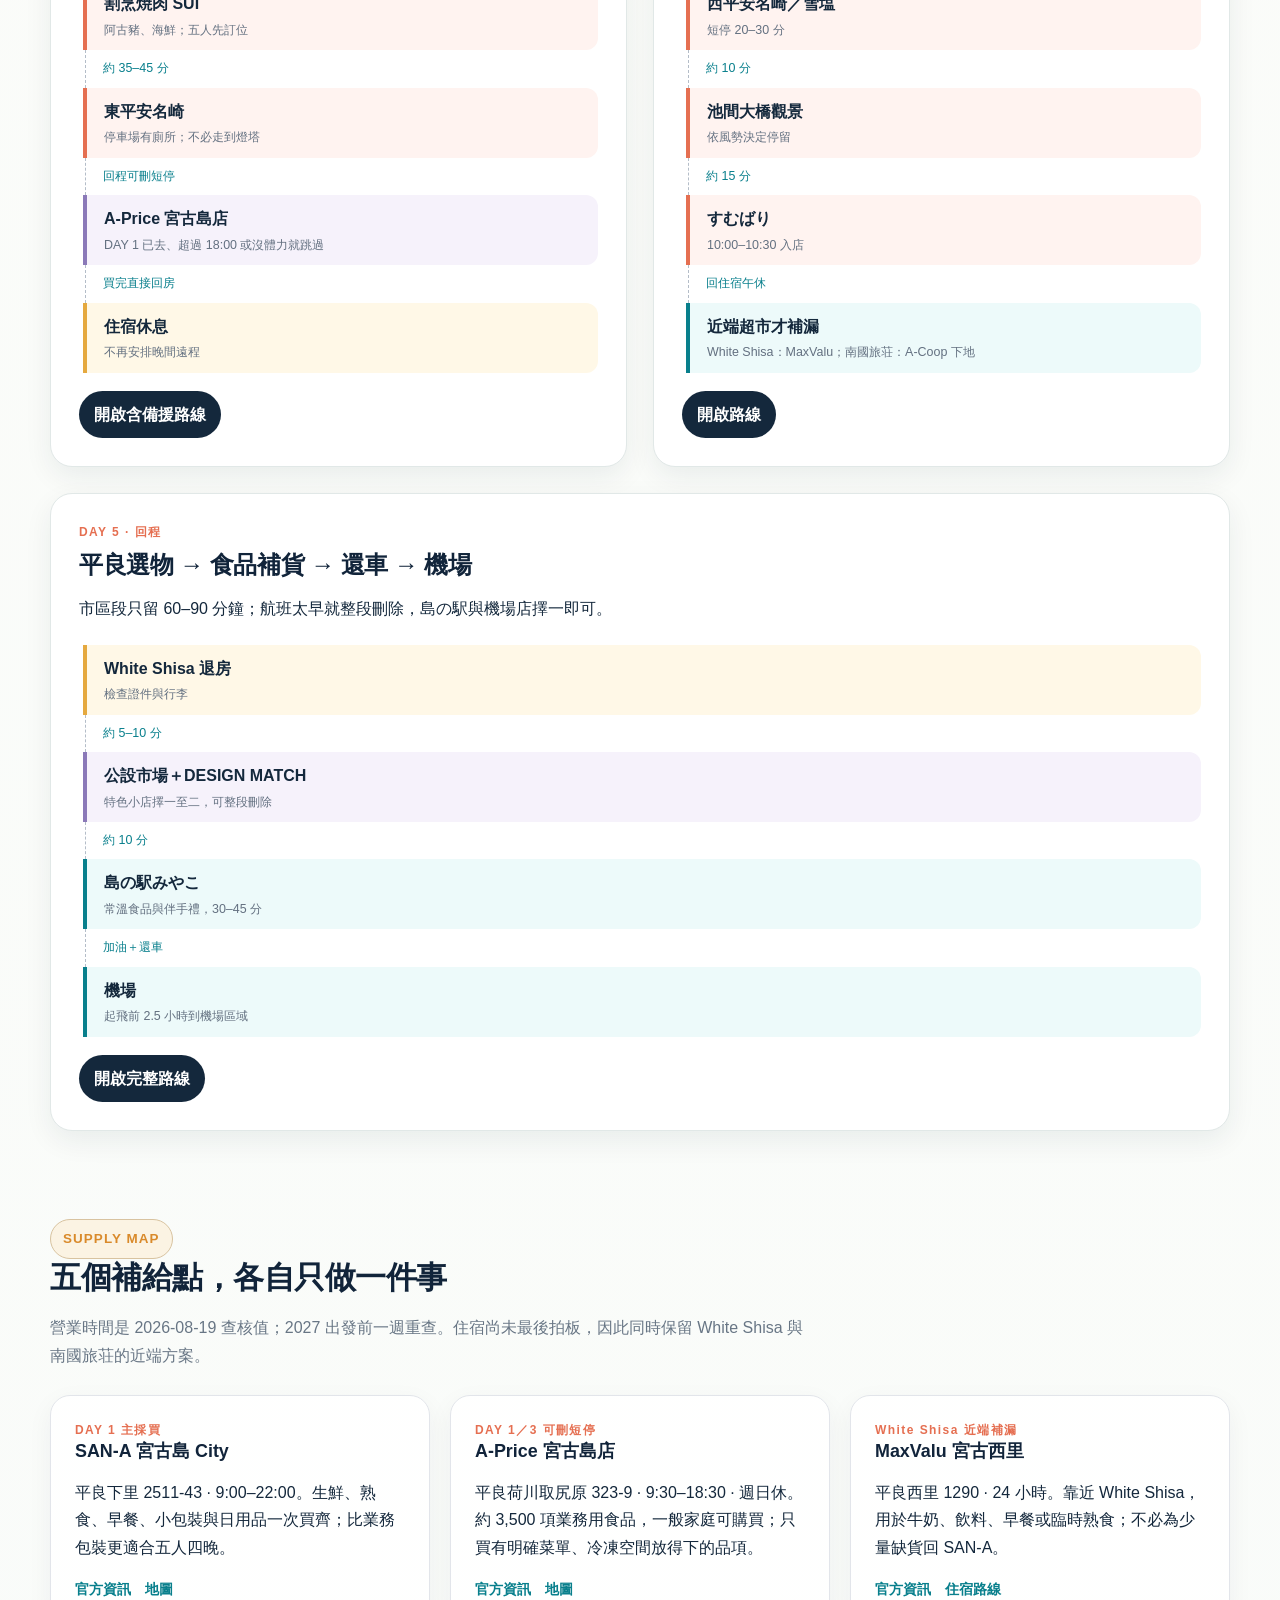
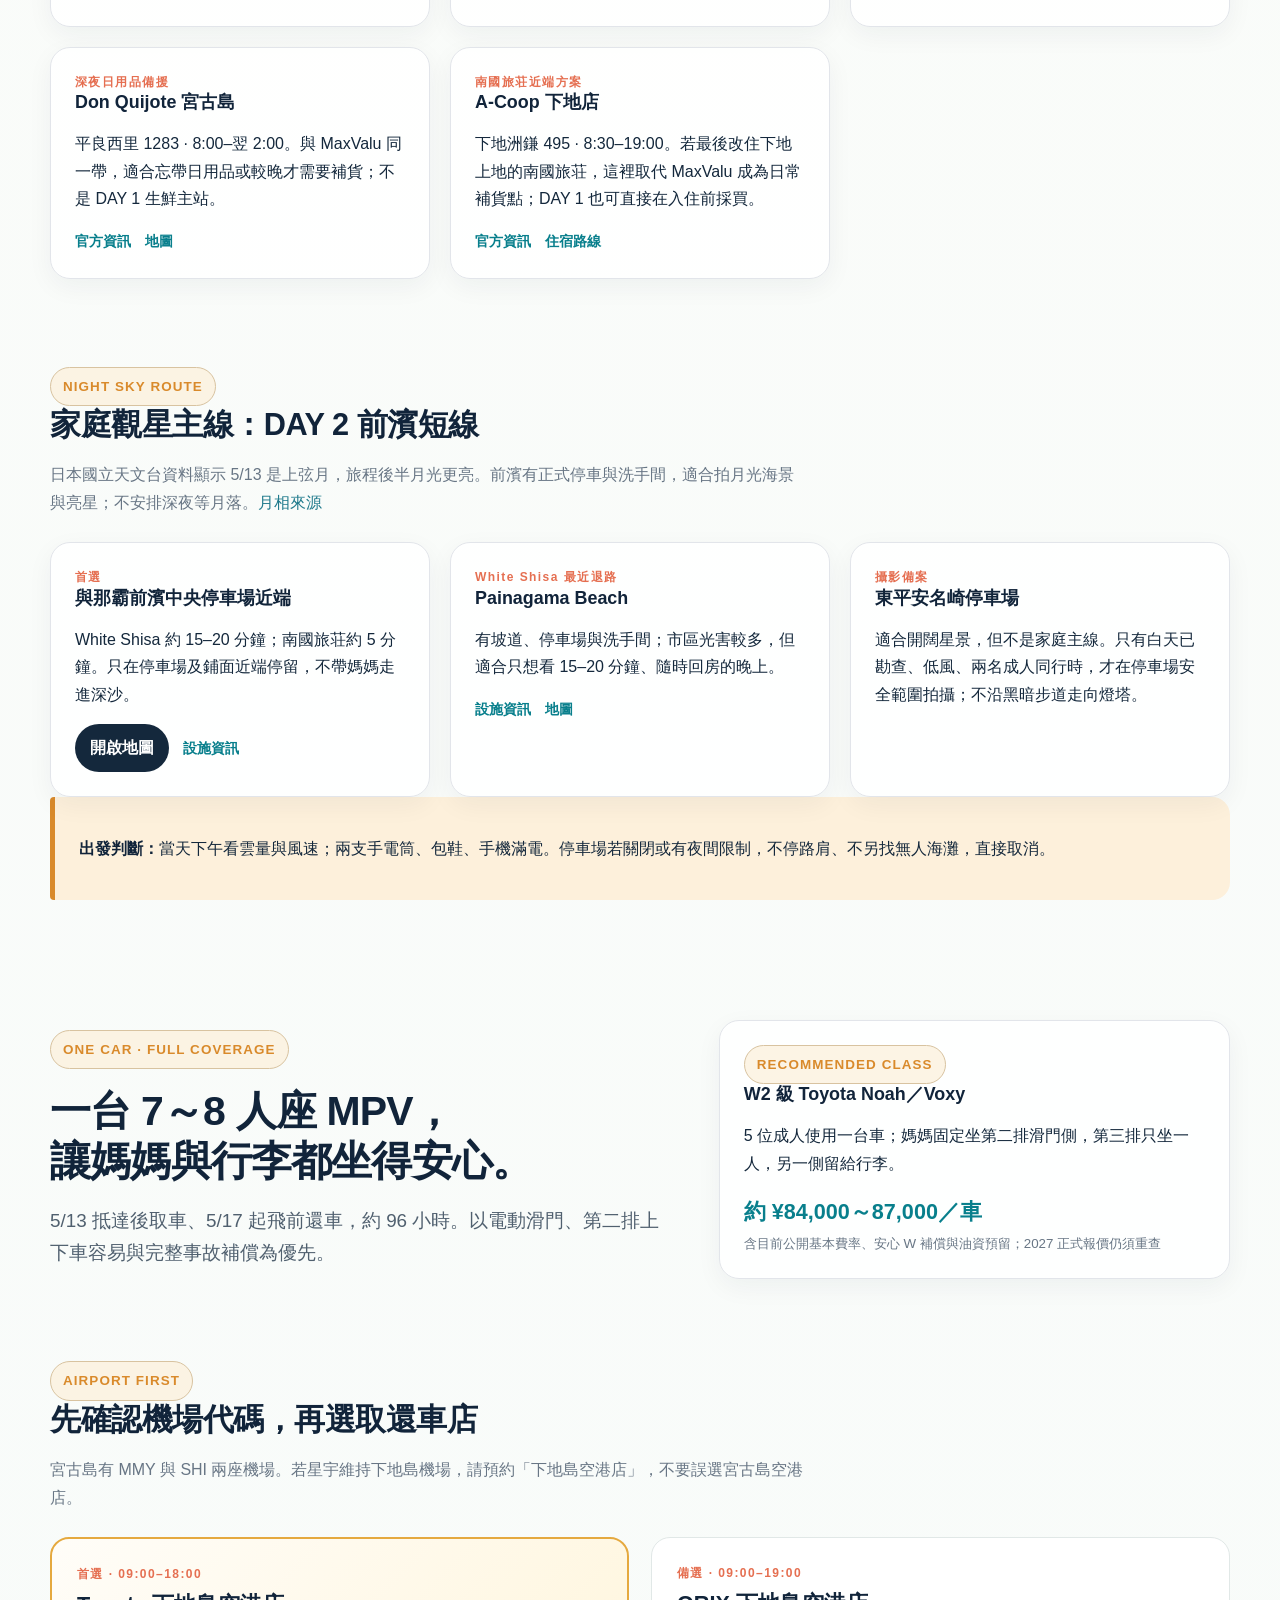
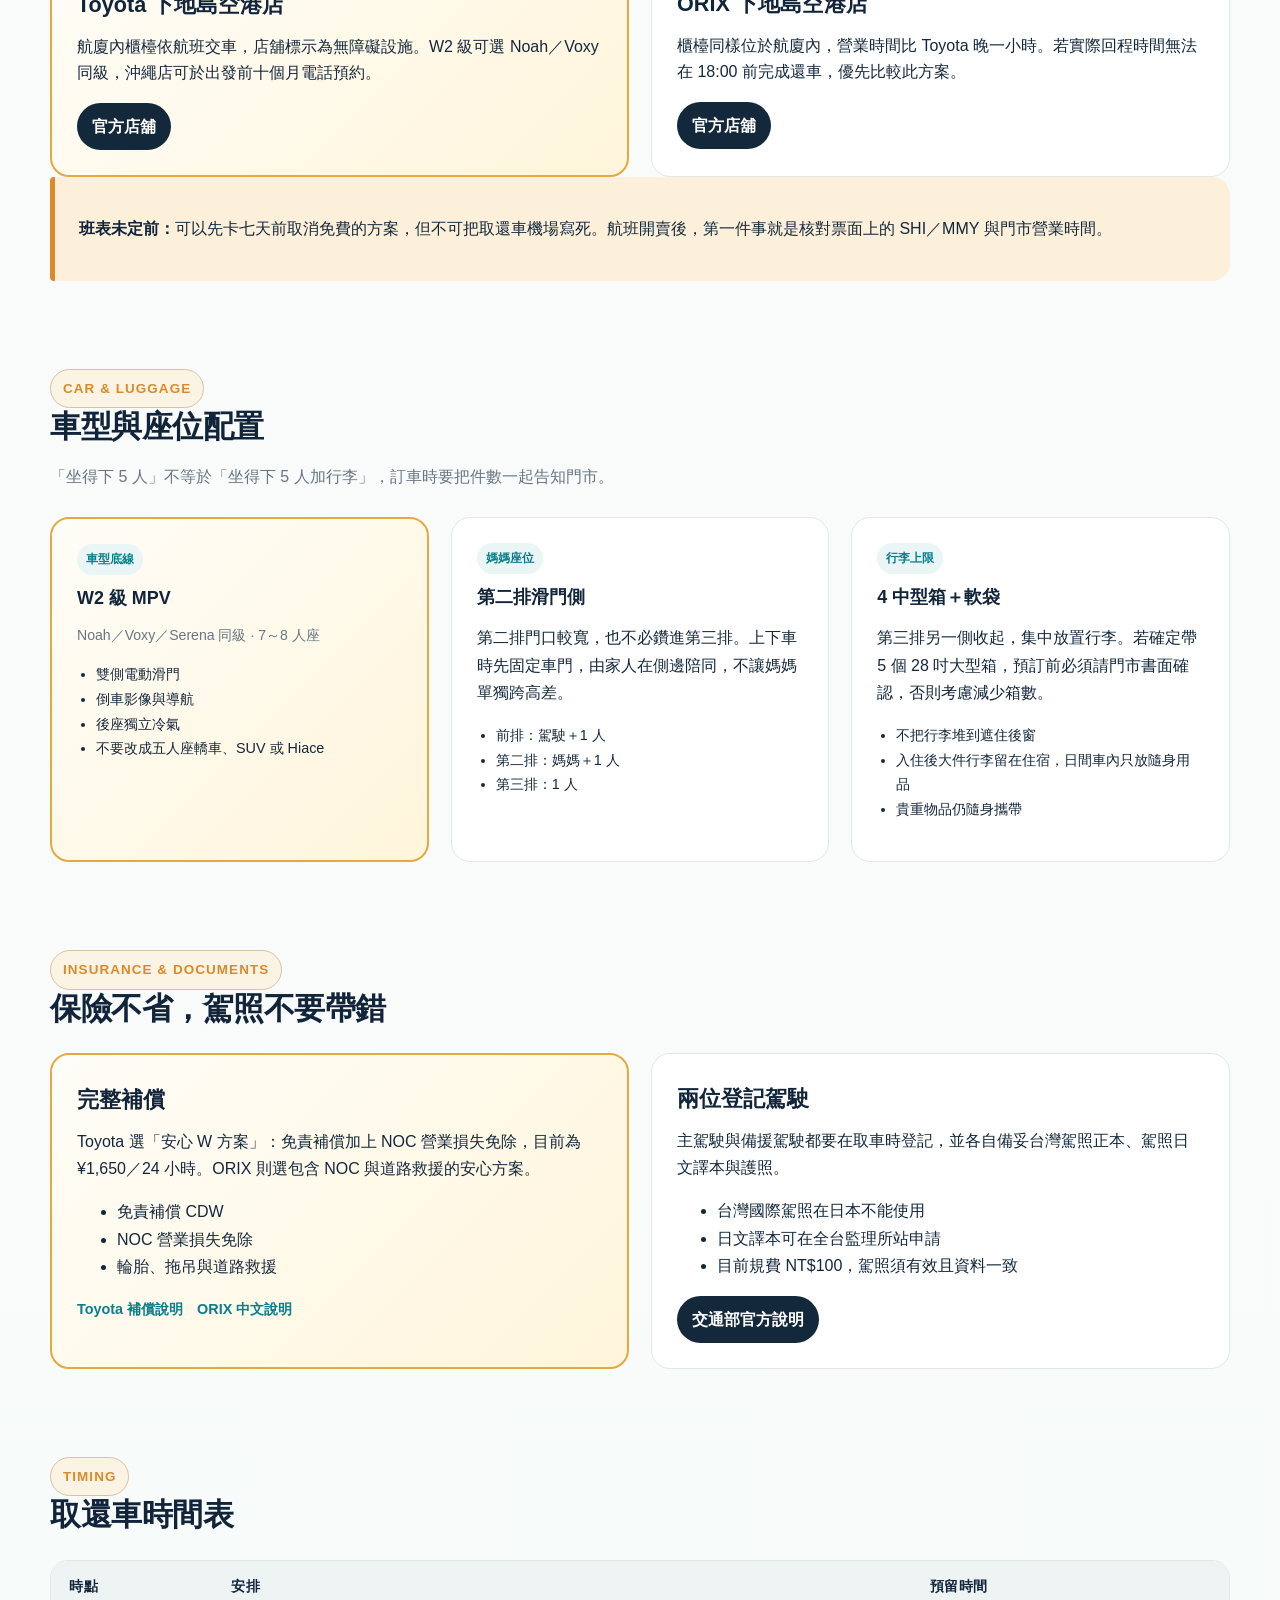
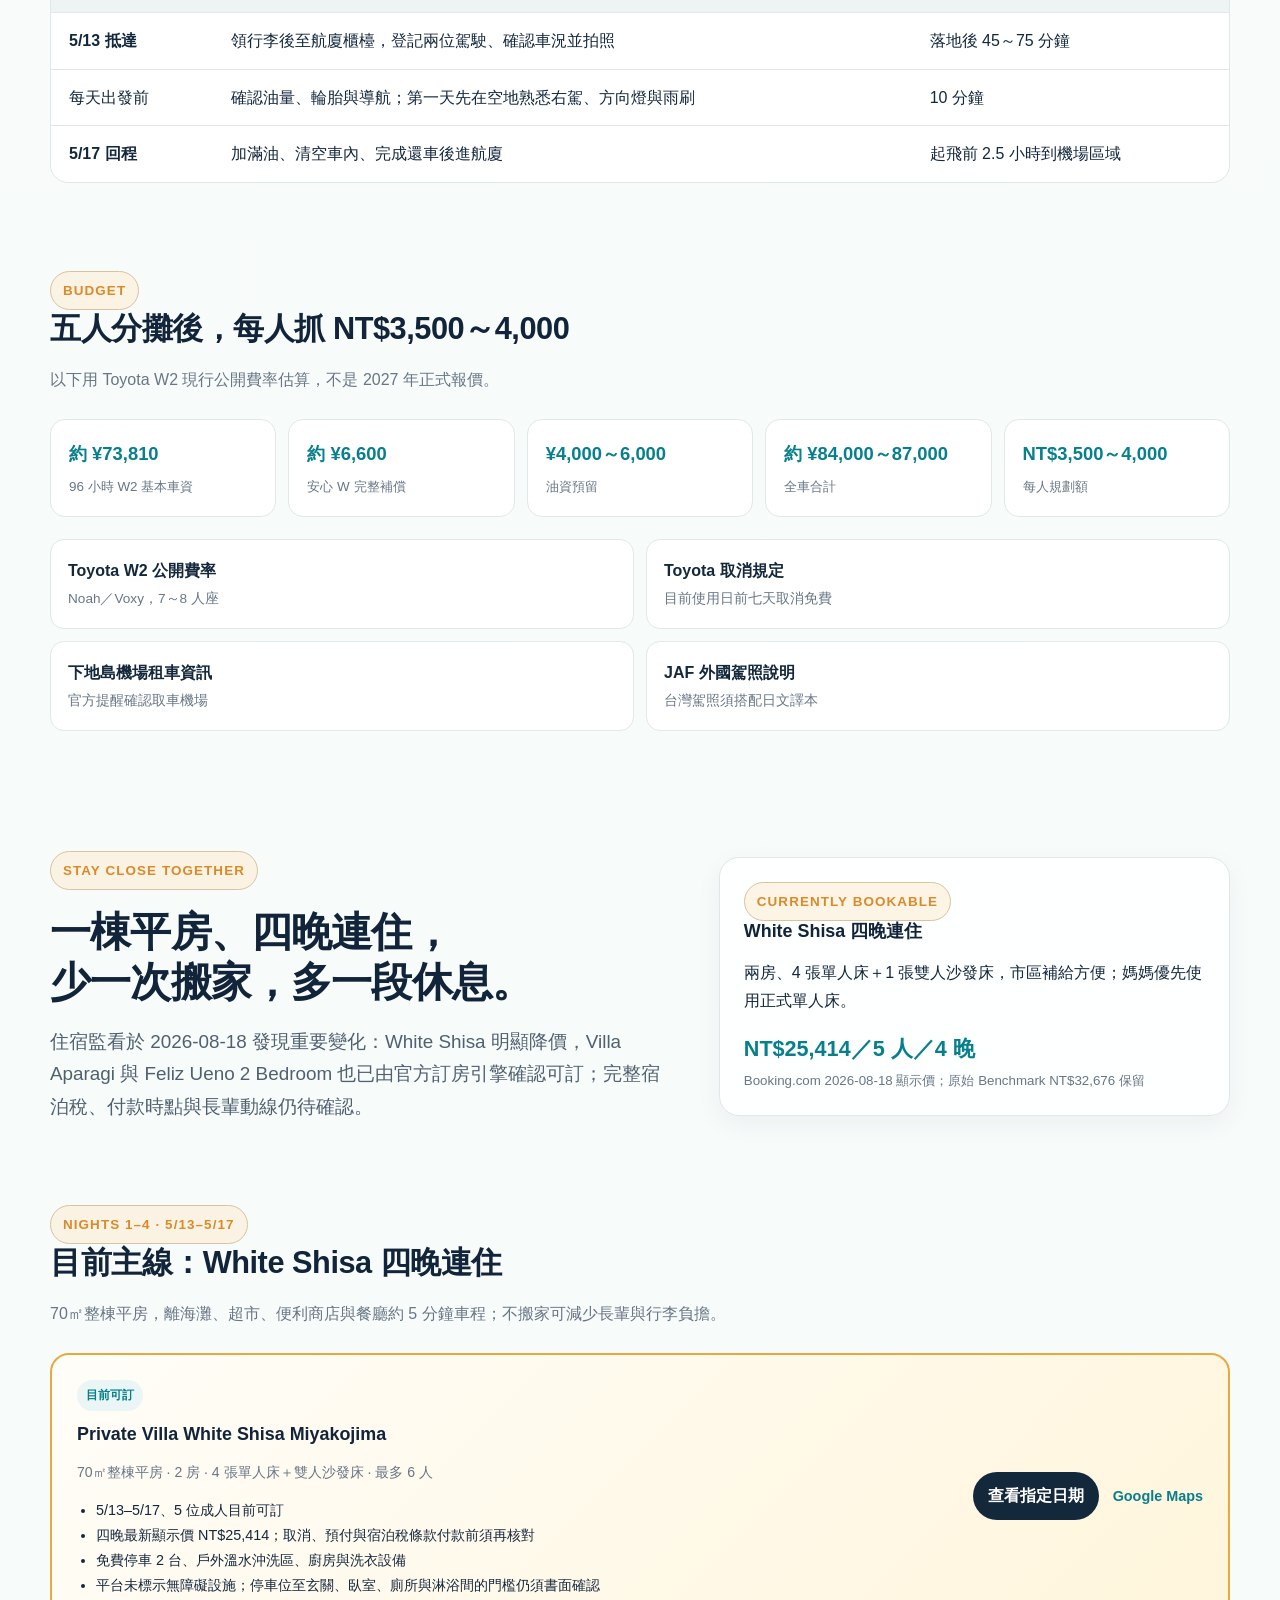
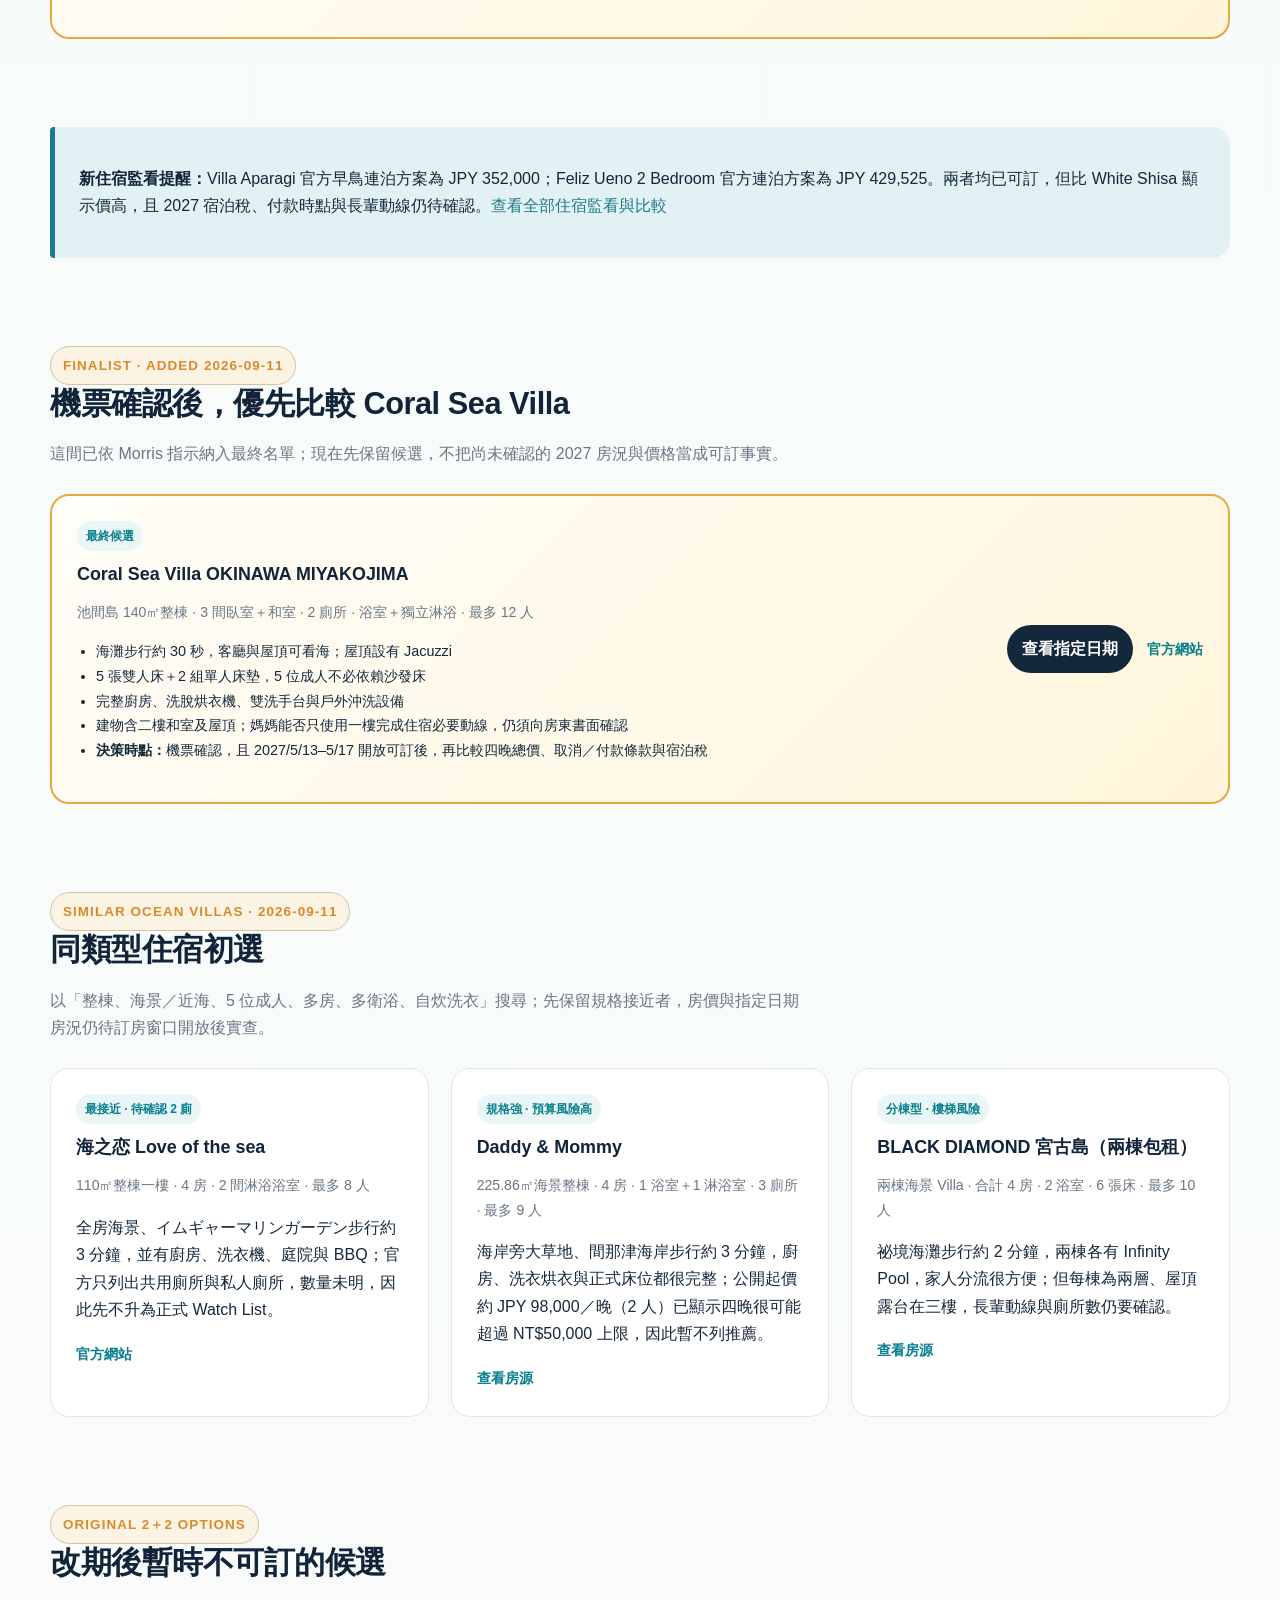
==== commit 568f7a9e: "Add Coral Sea Villa to accommodation finalists" ====
--- a/index.html
+++ b/index.html
@@ -215,7 +215,7 @@
       <div class="section-header">
         <span class="eyebrow">PLAN AT A GLANCE</span>
         <h2>先看結論，再看細節</h2>
-        <p>這份網站會隨航班與訂房結果更新；2026-08-18 查詢時 White Shisa 已降至 NT$25,414，Villa Aparagi 與 Feliz Ueno 2 Bedroom 也已出現官方可售方案。先補齊宿泊稅、付款與長輩動線，再決定是否保留或升級。</p>
+        <p>這份網站會隨航班與訂房結果更新；Coral Sea Villa 已納入最終候選，等機票確認且 2027/5/13–5/17 開放可訂後，再與現有方案比較總價、條款、宿泊稅及長輩動線。</p>
       </div>
       <div class="grid grid-3">
         <a class="card" href="#itinerary">
@@ -236,7 +236,7 @@
         <a class="card" href="#stay">
           <div class="icon">🏠</div>
           <h3>四晚連住平房</h3>
-          <p>White Shisa 仍是固定基準；The Villa Miyako 已出現可售結果，待稅金與取消條款確認。</p>
+          <p>White Shisa 仍是固定基準；Coral Sea Villa 已進入最終候選，機票確認後優先查指定日期。</p>
         </a>
         <a class="card" href="#accommodation-watch">
           <div class="icon">🔭</div>
@@ -474,6 +474,21 @@
 
     <section class="shell section"><div class="callout"><p><strong>新住宿監看提醒：</strong>Villa Aparagi 官方早鳥連泊方案為 JPY 352,000；Feliz Ueno 2 Bedroom 官方連泊方案為 JPY 429,525。兩者均已可訂，但比 White Shisa 顯示價高，且 2027 宿泊稅、付款時點與長輩動線仍待確認。<a href="#accommodation-watch">查看全部住宿監看與比較</a></p></div></section>
 
+    <section class="shell section"><div class="section-header"><span class="eyebrow">FINALIST · ADDED 2026-09-11</span><h2>機票確認後，優先比較 Coral Sea Villa</h2><p>這間已依 Morris 指示納入最終名單；現在先保留候選，不把尚未確認的 2027 房況與價格當成可訂事實。</p></div>
+      <article class="stay-wide featured">
+        <div><span class="stay-rank">最終候選</span><h3>Coral Sea Villa OKINAWA MIYAKOJIMA</h3><p class="stay-type">池間島 140㎡整棟 · 3 間臥室＋和室 · 2 廁所 · 浴室＋獨立淋浴 · 最多 12 人</p><ul><li>海灘步行約 30 秒，客廳與屋頂可看海；屋頂設有 Jacuzzi</li><li>5 張雙人床＋2 組單人床墊，5 位成人不必依賴沙發床</li><li>完整廚房、洗脫烘衣機、雙洗手台與戶外沖洗設備</li><li>建物含二樓和室及屋頂；媽媽能否只使用一樓完成住宿必要動線，仍須向房東書面確認</li><li><strong>決策時點：</strong>機票確認，且 2027/5/13–5/17 開放可訂後，再比較四晚總價、取消／付款條款與宿泊稅</li></ul></div>
+        <div class="stay-actions"><a class="map-button" target="_blank" rel="noreferrer" href="https://www.booking.com/hotel/jp/coral-sea-villa-okinawa-miyakojima.html?checkin=2027-05-13&amp;checkout=2027-05-17&amp;no_rooms=1&amp;group_adults=5&amp;group_children=0&amp;selected_currency=TWD">查看指定日期</a><a target="_blank" rel="noreferrer" href="https://www.coralseavilla.com/">官方網站</a></div>
+      </article>
+    </section>
+
+    <section class="shell section"><div class="section-header"><span class="eyebrow">SIMILAR OCEAN VILLAS · 2026-09-11</span><h2>同類型住宿初選</h2><p>以「整棟、海景／近海、5 位成人、多房、多衛浴、自炊洗衣」搜尋；先保留規格接近者，房價與指定日期房況仍待訂房窗口開放後實查。</p></div>
+      <div class="stay-grid">
+        <article class="stay-card"><span class="stay-rank">最接近 · 待確認 2 廁</span><h3>海之恋 Love of the sea</h3><p class="stay-type">110㎡整棟一樓 · 4 房 · 2 間淋浴浴室 · 最多 8 人</p><p>全房海景、イムギャーマリンガーデン步行約 3 分鐘，並有廚房、洗衣機、庭院與 BBQ；官方只列出共用廁所與私人廁所，數量未明，因此先不升為正式 Watch List。</p><a target="_blank" rel="noreferrer" href="https://uminokoi.com/">官方網站</a></article>
+        <article class="stay-card"><span class="stay-rank">規格強 · 預算風險高</span><h3>Daddy &amp; Mommy</h3><p class="stay-type">225.86㎡海景整棟 · 4 房 · 1 浴室＋1 淋浴室 · 3 廁所 · 最多 9 人</p><p>海岸旁大草地、間那津海岸步行約 3 分鐘，廚房、洗衣烘衣與正式床位都很完整；公開起價約 JPY 98,000／晚（2 人）已顯示四晚很可能超過 NT$50,000 上限，因此暫不列推薦。</p><a target="_blank" rel="noreferrer" href="https://travel.yahoo.co.jp/00052609/">查看房源</a></article>
+        <article class="stay-card"><span class="stay-rank">分棟型 · 樓梯風險</span><h3>BLACK DIAMOND 宮古島（兩棟包租）</h3><p class="stay-type">兩棟海景 Villa · 合計 4 房 · 2 浴室 · 6 張床 · 最多 10 人</p><p>祕境海灘步行約 2 分鐘，兩棟各有 Infinity Pool，家人分流很方便；但每棟為兩層、屋頂露台在三樓，長輩動線與廁所數仍要確認。</p><a target="_blank" rel="noreferrer" href="https://www.airbnb.com/rooms/1581727983728639506">查看房源</a></article>
+      </div>
+    </section>
+
     <section class="shell section"><div class="section-header"><span class="eyebrow">ORIGINAL 2＋2 OPTIONS</span><h2>改期後暫時不可訂的候選</h2><p>「不可訂」可能代表尚未釋出房源或已被鎖定；保留連結等待釋房，但不再沿用 3 月舊價格。</p></div>
       <div class="stay-grid">
         <article class="stay-card"><span class="stay-rank">5/13–5/15 不可訂</span><h3>Villaze MAEHAMABEACH</h3><p class="stay-type">138㎡整棟平房 · 3 房 · 最多 6 人</p><p>Airbnb 指定 5 位成人與新日期後顯示不可預訂，未提供價格。房源若重新釋出，仍可作前兩晚近前濱的首選。</p><ul><li>不沿用原 3 月舊價</li><li>單層、停車 3 台、戶外沖洗與洗衣設備</li><li>浴室扶手與門檻仍須詢問</li></ul><a target="_blank" rel="noreferrer" href="https://www.airbnb.jp/rooms/1577357040275445948?check_in=2027-05-13&check_out=2027-05-15&guests=5&adults=5">查看指定日期</a></article>
@@ -501,7 +516,7 @@
     <section class="shell section watch-summary"><div class="callout"><strong>本次狀態：</strong>NO ACTIONABLE CHANGE；資料仍持續保留與比較。</div>
       <div class="callout warning"><p><strong>2027 宿泊稅：</strong>宮古島市＋沖繩縣自 2027/2/1 起合計 2%。訂房頁未明示含稅，或缺少可精算的每人每晚純住宿費時，Effective Cost 一律顯示「待確認」，不拿估值假裝精確。</p></div>
     </section>
-    <section class="shell section"><div class="section-header"><span class="eyebrow">LIVE COMPARISON · 2026-09-09</span><h2>住宿候選比較</h2><p>預設依「可訂＋高優先、分數、有效價差、未知、不可訂」排序。暫定分數表示仍有衛浴、長輩動線或完整成本未知。</p></div><div class="watch-grid"><article class="watch-card" data-status="AVAILABLE" data-score="69">
+    <section class="shell section"><div class="section-header"><span class="eyebrow">LIVE COMPARISON · 2026-09-11</span><h2>住宿候選比較</h2><p>預設依「可訂＋高優先、分數、有效價差、未知、不可訂」排序。暫定分數表示仍有衛浴、長輩動線或完整成本未知。</p></div><div class="watch-grid"><article class="watch-card" data-status="AVAILABLE" data-score="69">
     <div class="watch-card-head"><div><span class="stay-rank">A</span><h3>南國旅荘アイランド</h3></div><strong class="watch-status">🟢 可訂</strong></div>
 
     <div class="watch-price"><strong>NT$41,741</strong><span>5 人／4 晚顯示價</span></div>
@@ -592,6 +607,29 @@
     <p class="watch-note">符合五萬預算與空間硬條件，但長輩必須走樓梯；只列備案。</p>
     <p class="watch-source-note">最後查核 2026-09-09 · Airbnb 顯示 5 位成人、4 晚 NT$46,385，較前次高 NT$92（0.20%），未達通知門檻；4 間臥室、2 間淋浴、2 間廁所、廚房、樓梯風險與取消條款未變。</p>
     <div class="stay-actions"><a class="map-button" target="_blank" rel="noreferrer" href="https://www.airbnb.com.tw/rooms/1740296204787382563?check_in=2027-05-13&amp;check_out=2027-05-17&amp;adults=5">查房／訂房</a><a target="_blank" rel="noreferrer" href="https://www.airbnb.com.tw/rooms/1740296204787382563">Official</a></div>
+  </article>
+<article class="watch-card" data-status="UNKNOWN" data-score="74">
+    <div class="watch-card-head"><div><span class="stay-rank">FINALIST</span><h3>Coral Sea Villa OKINAWA MIYAKOJIMA</h3></div><strong class="watch-status">🟠 待查核</strong></div>
+
+    <div class="watch-price"><strong>待確認</strong><span>5 人／4 晚顯示價</span></div>
+    <dl class="watch-facts">
+      <div><dt>Effective</dt><dd>待確認</dd></div>
+      <div><dt>五萬預算</dt><dd>待確認</dd></div>
+      <div><dt>比 White Shisa</dt><dd>待確認</dd></div>
+      <div><dt>Bedroom</dt><dd>4</dd></div>
+      <div><dt>正式床位容量</dt><dd>10 人</dd></div>
+      <div><dt>Toilet</dt><dd>2</dd></div>
+      <div><dt>Bathroom／Shower</dt><dd>2</dd></div>
+      <div><dt>平房</dt><dd>否</dd></div>
+      <div><dt>長輩必爬樓梯</dt><dd>待確認</dd></div>
+      <div><dt>海灘</dt><dd>池間島住宿前方海灘（步行約 1 分）</dd></div>
+      <div><dt>取消</dt><dd>待確認</dd></div>
+      <div><dt>宿泊稅</dt><dd>是否含稅待確認</dd></div>
+      <div><dt>分數</dt><dd>74/100（暫定）</dd></div>
+    </dl>
+    <p class="watch-note">先保留追蹤；目前不能據此判定售罄。</p>
+    <p class="watch-source-note">最後查核 尚未查核 · Morris 指定納入最終名單。機票確認且 2027/05/13–05/17 可訂時才進入下訂比較。官方資料為 1 樓 3 間臥室、2 樓和室、2 Toilet、Unit Bath＋獨立 Shower Room；屋頂 Jacuzzi 與 2 樓需要樓梯，停車位到 1 樓臥室、廁所與淋浴的必要動線仍須書面確認。價格、取消條款、付款時點與 2027 宿泊稅維持 UNKNOWN。</p>
+    <div class="stay-actions"><a class="map-button" target="_blank" rel="noreferrer" href="https://www.booking.com/hotel/jp/coral-sea-villa-okinawa-miyakojima.html?checkin=2027-05-13&amp;checkout=2027-05-17&amp;no_rooms=1&amp;group_adults=5&amp;group_children=0&amp;selected_currency=TWD">查房／訂房</a><a target="_blank" rel="noreferrer" href="https://www.coralseavilla.com/">Official</a></div>
   </article>
 <article class="watch-card" data-status="UNAVAILABLE_OR_NOT_RELEASED" data-score="60">
     <div class="watch-card-head"><div><span class="stay-rank">S/A</span><h3>Villa Capri 3 Bedroom</h3></div><strong class="watch-status">⚪ 未釋房或無房</strong></div>
@@ -818,7 +856,7 @@
       <a target="_blank" rel="noreferrer" href="https://www.city.miyakojima.lg.jp/soshiki/shityo/kankosyoukou/kankou/oshirase/files/01setsumei.pdf"><strong>宮古島市</strong><span>2027 年住宿稅說明</span></a>
       <a target="_blank" rel="noreferrer" href="https://commons.wikimedia.org/wiki/File:Miyako%27s_best_beach_(51924567535).jpg"><strong>Wikimedia Commons</strong><span>首頁前濱照片：Raita Futo，CC BY 2.0</span></a>
     </div></section></div></main>
-  <footer class="footer"><div class="shell">宮古島家庭旅行 · 最後查核 2026-08-19<br><span class="photo-credit">首頁照片：<a href="https://commons.wikimedia.org/wiki/File:Miyako%27s_best_beach_(51924567535).jpg" target="_blank" rel="noreferrer">Raita Futo／Wikimedia Commons</a>，CC BY 2.0（裁切顯示）</span></div></footer>
+  <footer class="footer"><div class="shell">宮古島家庭旅行 · 最後查核 2026-09-11<br><span class="photo-credit">首頁照片：<a href="https://commons.wikimedia.org/wiki/File:Miyako%27s_best_beach_(51924567535).jpg" target="_blank" rel="noreferrer">Raita Futo／Wikimedia Commons</a>，CC BY 2.0（裁切顯示）</span></div></footer>
   <script>
     const links = [...document.querySelectorAll('.single-site-nav .nav a')];
     const targets = links.map(link => document.querySelector(link.getAttribute('href'))).filter(Boolean);
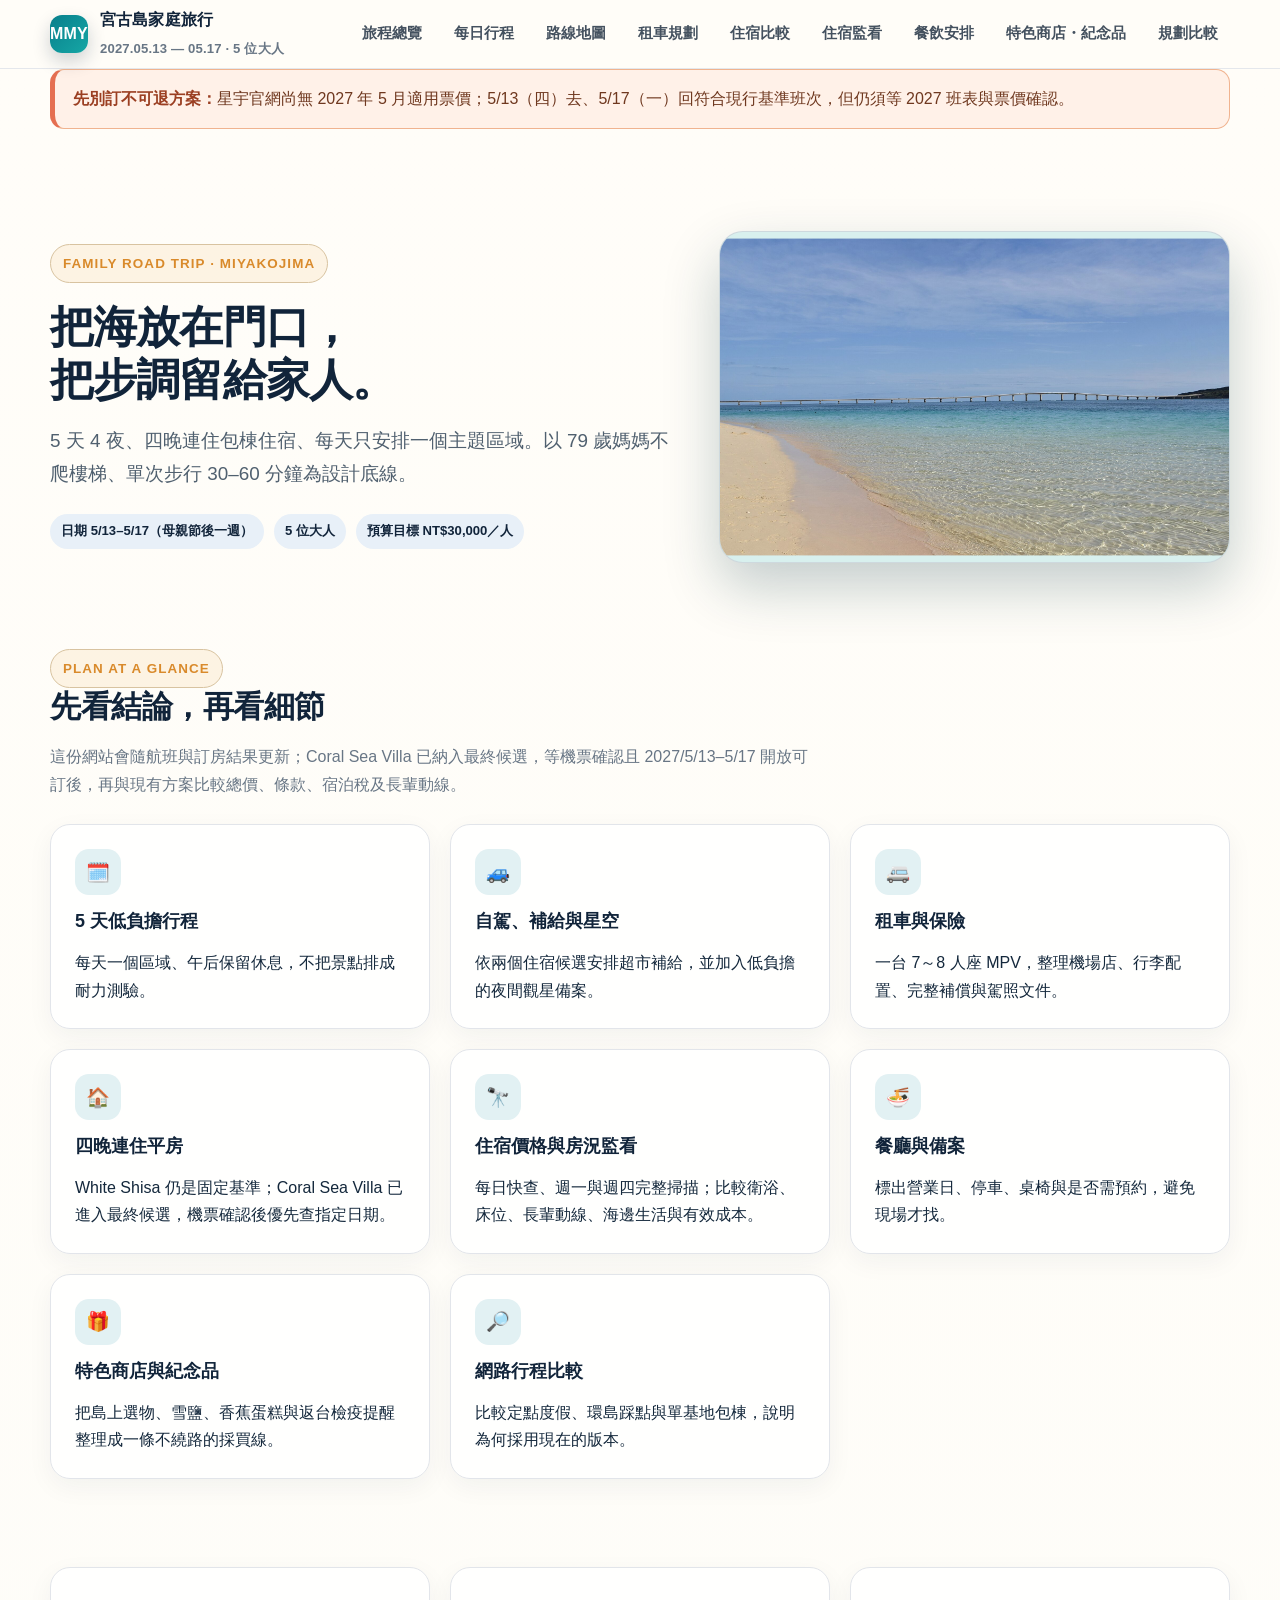
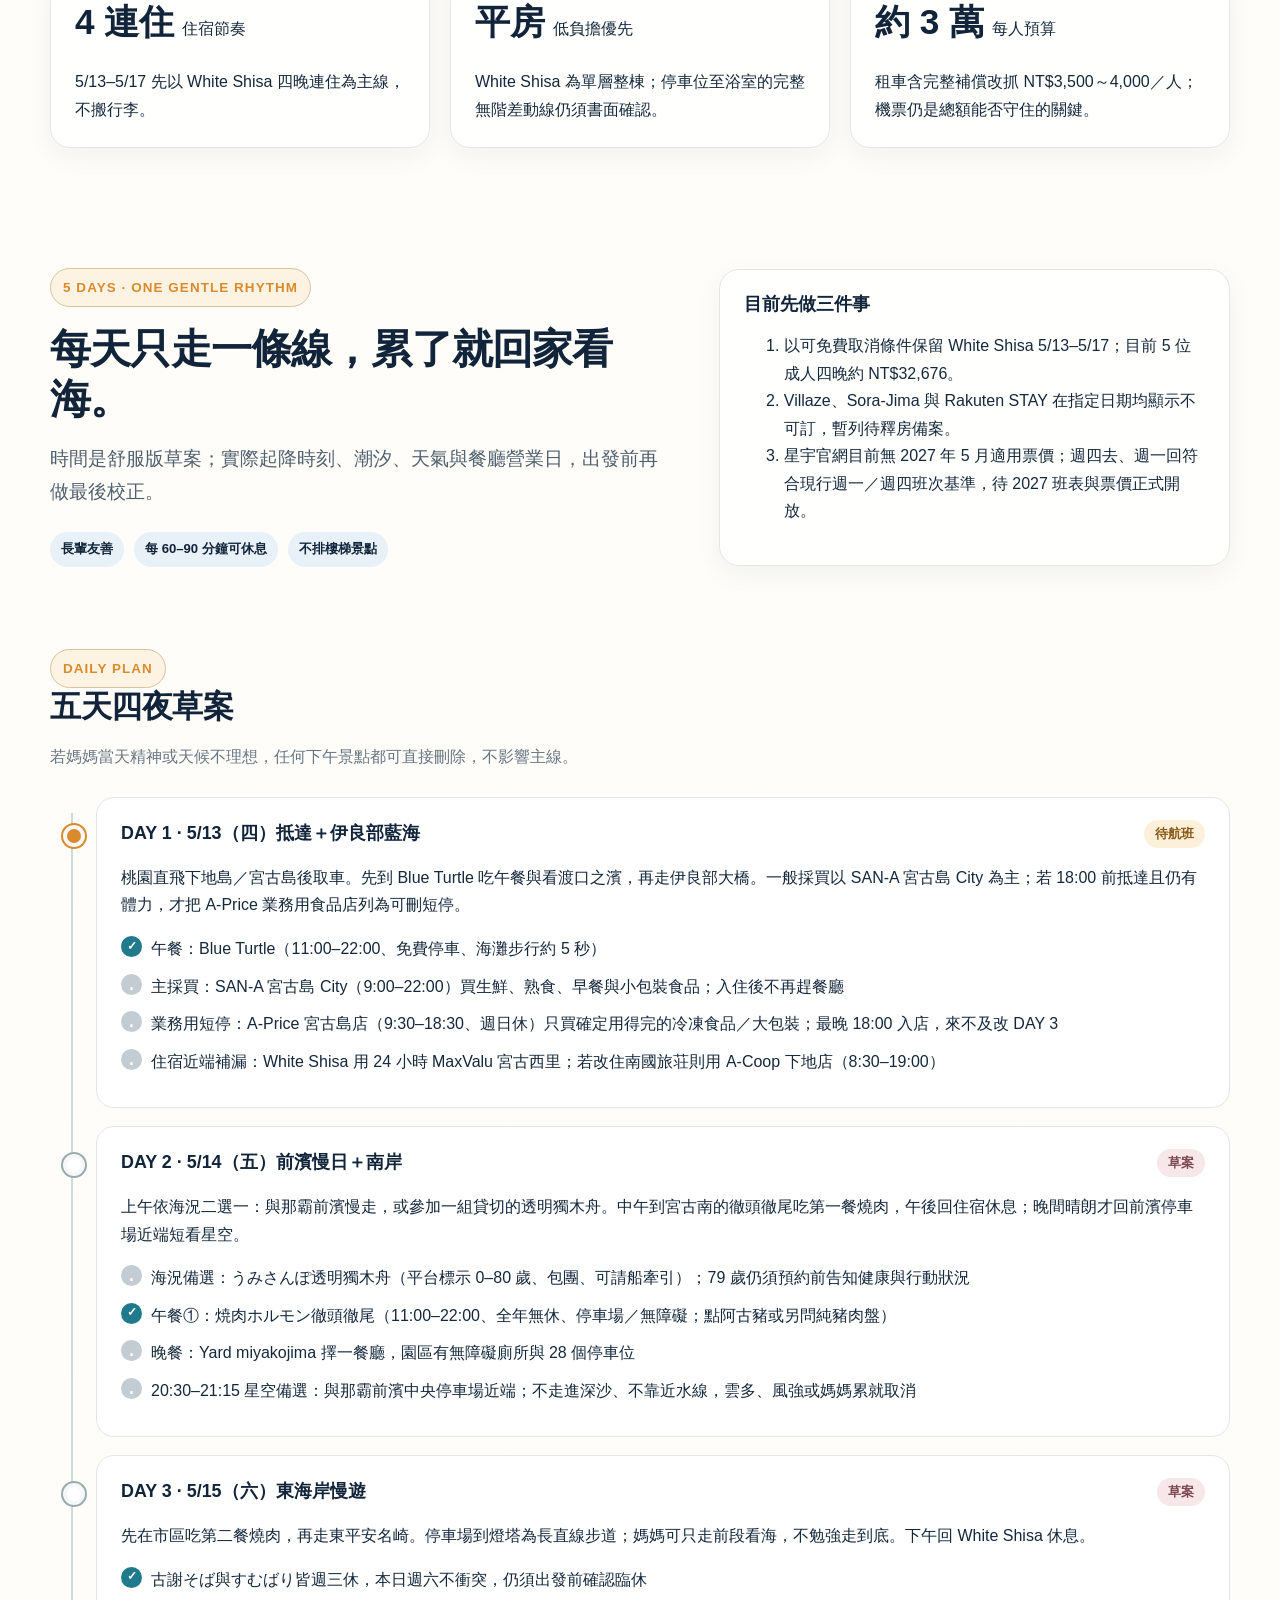
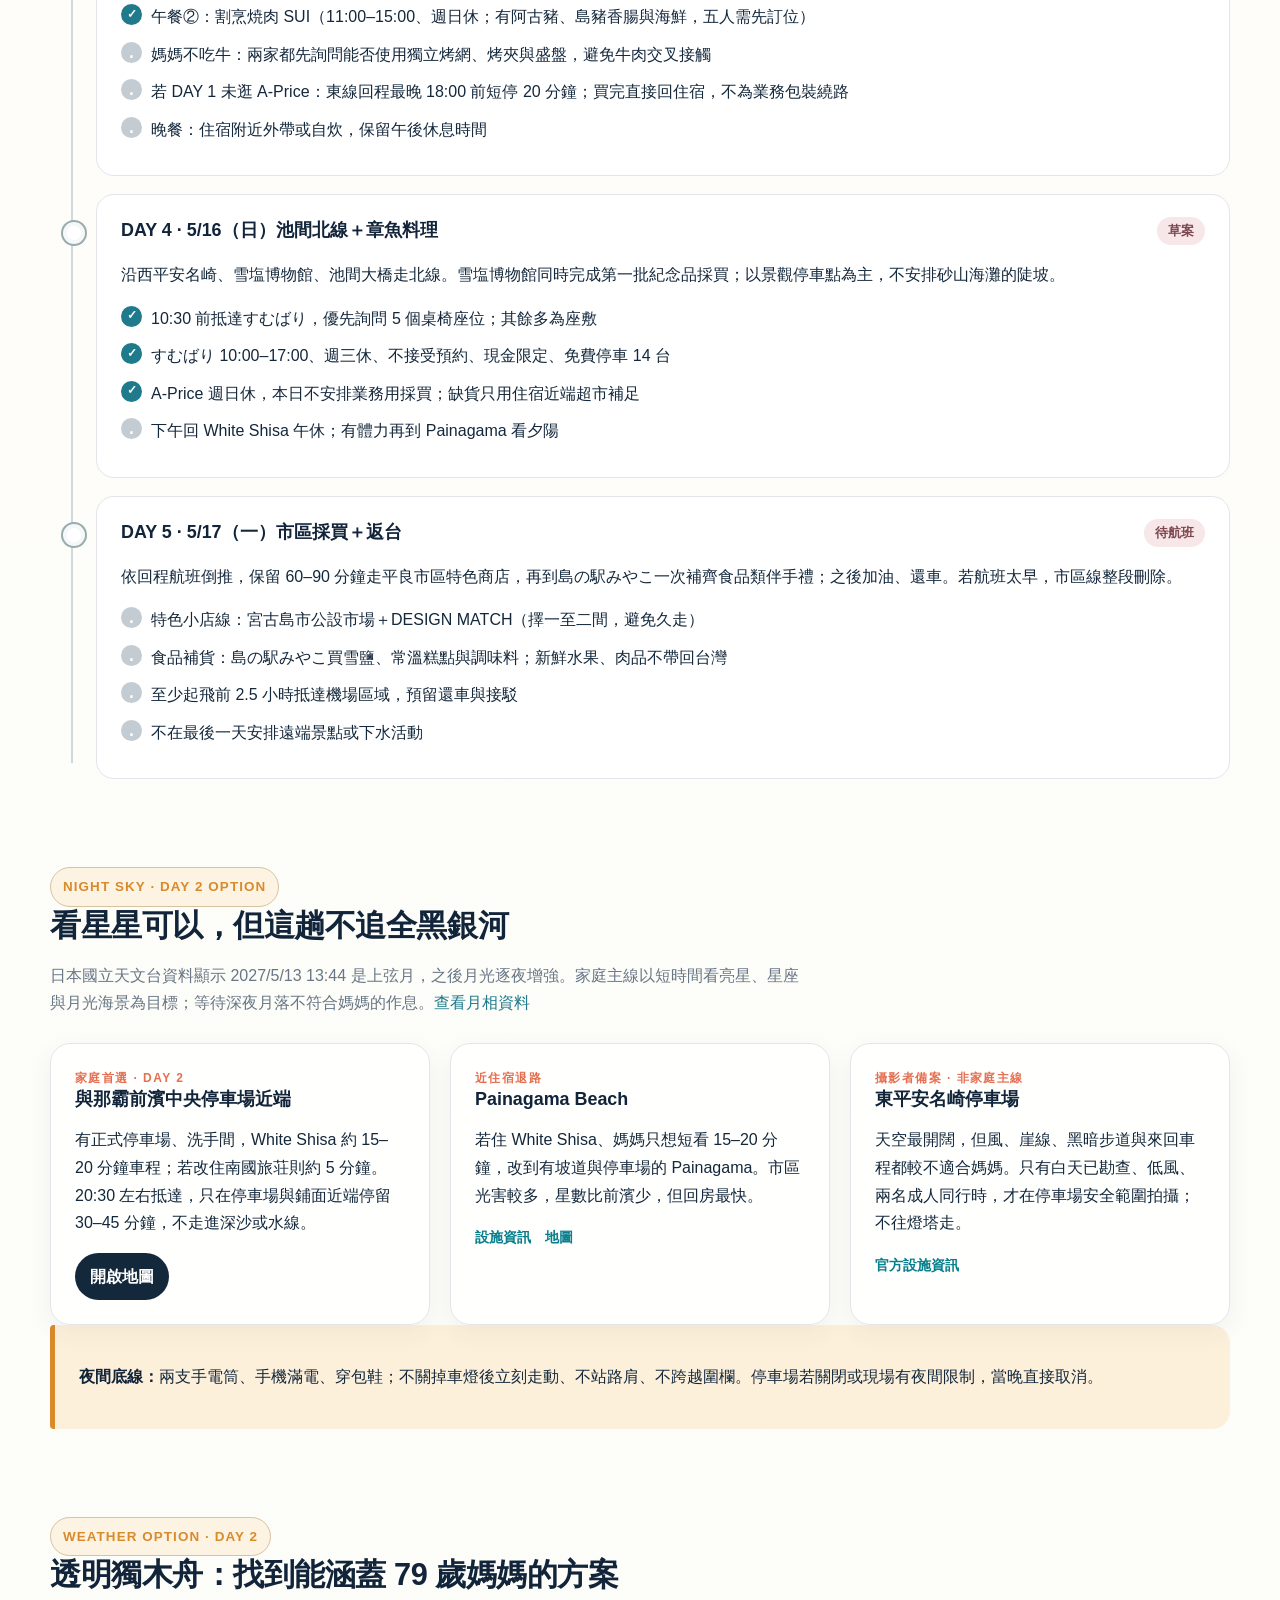
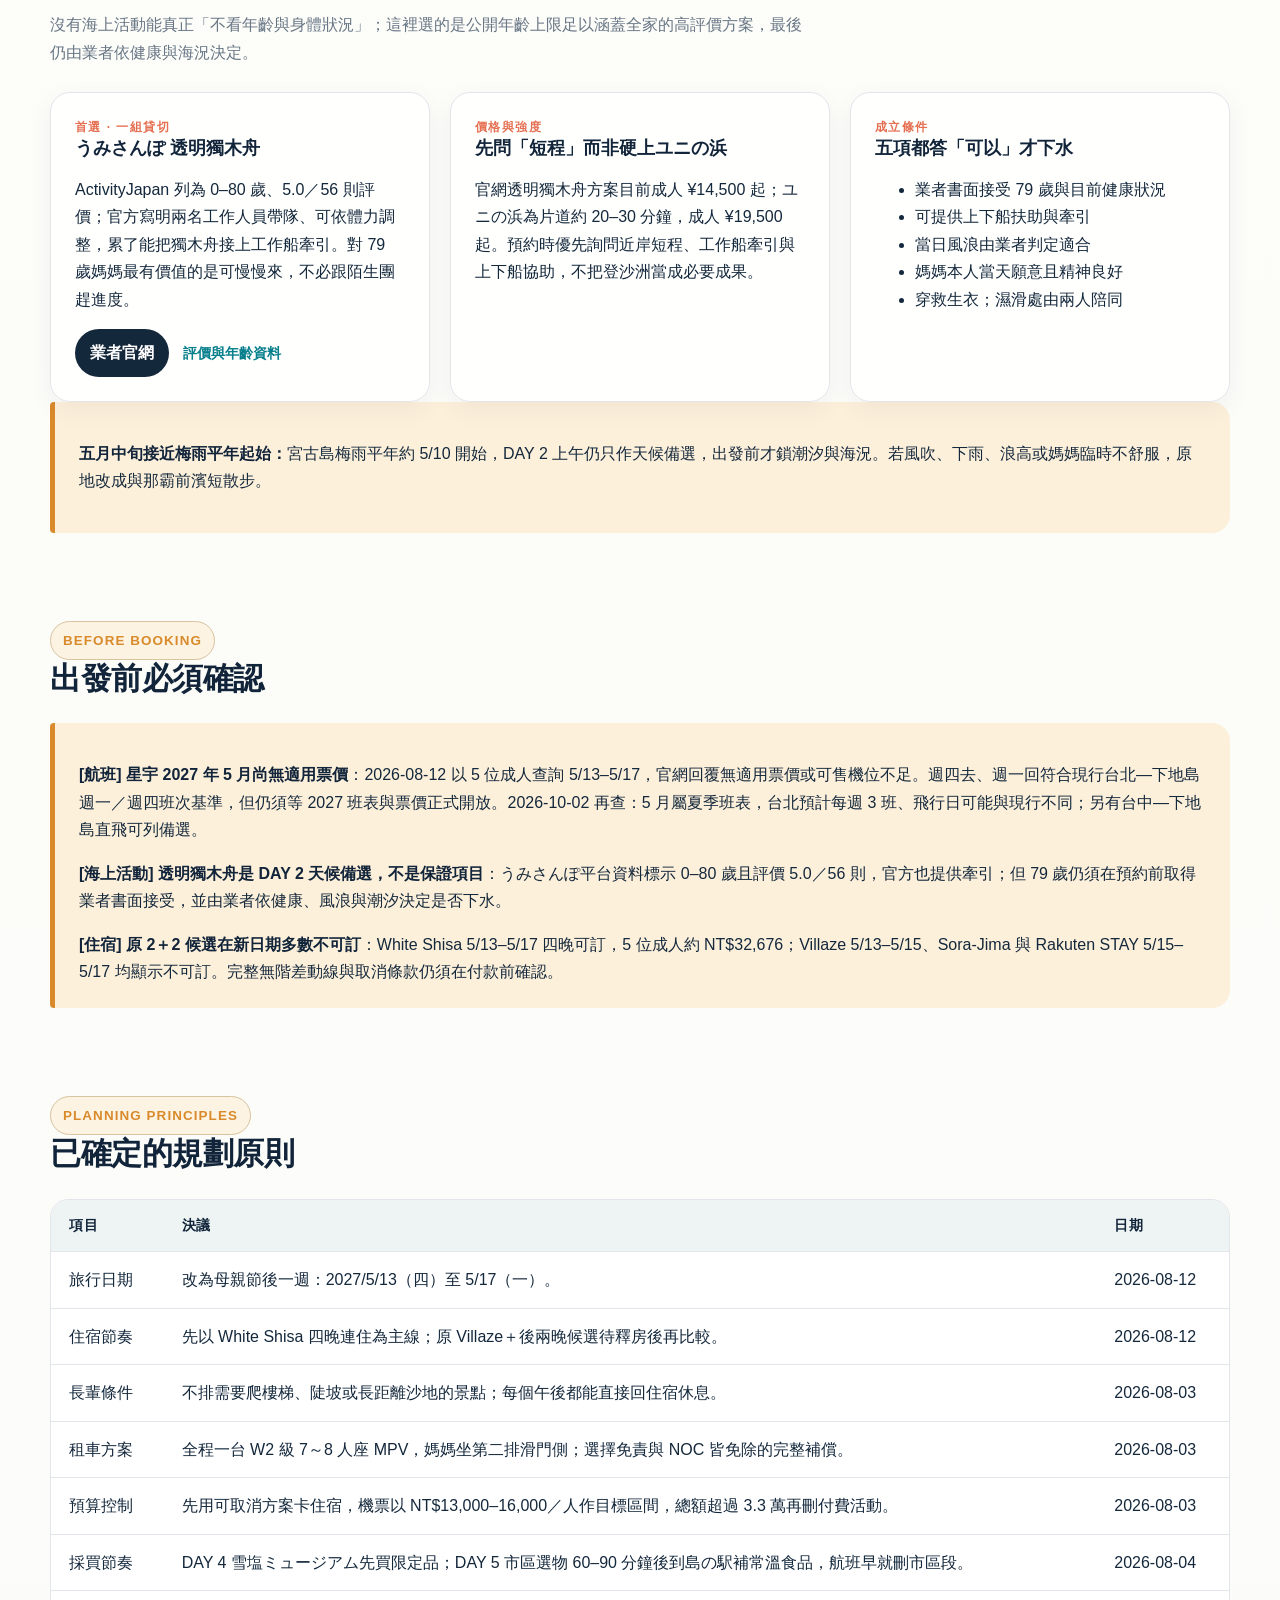
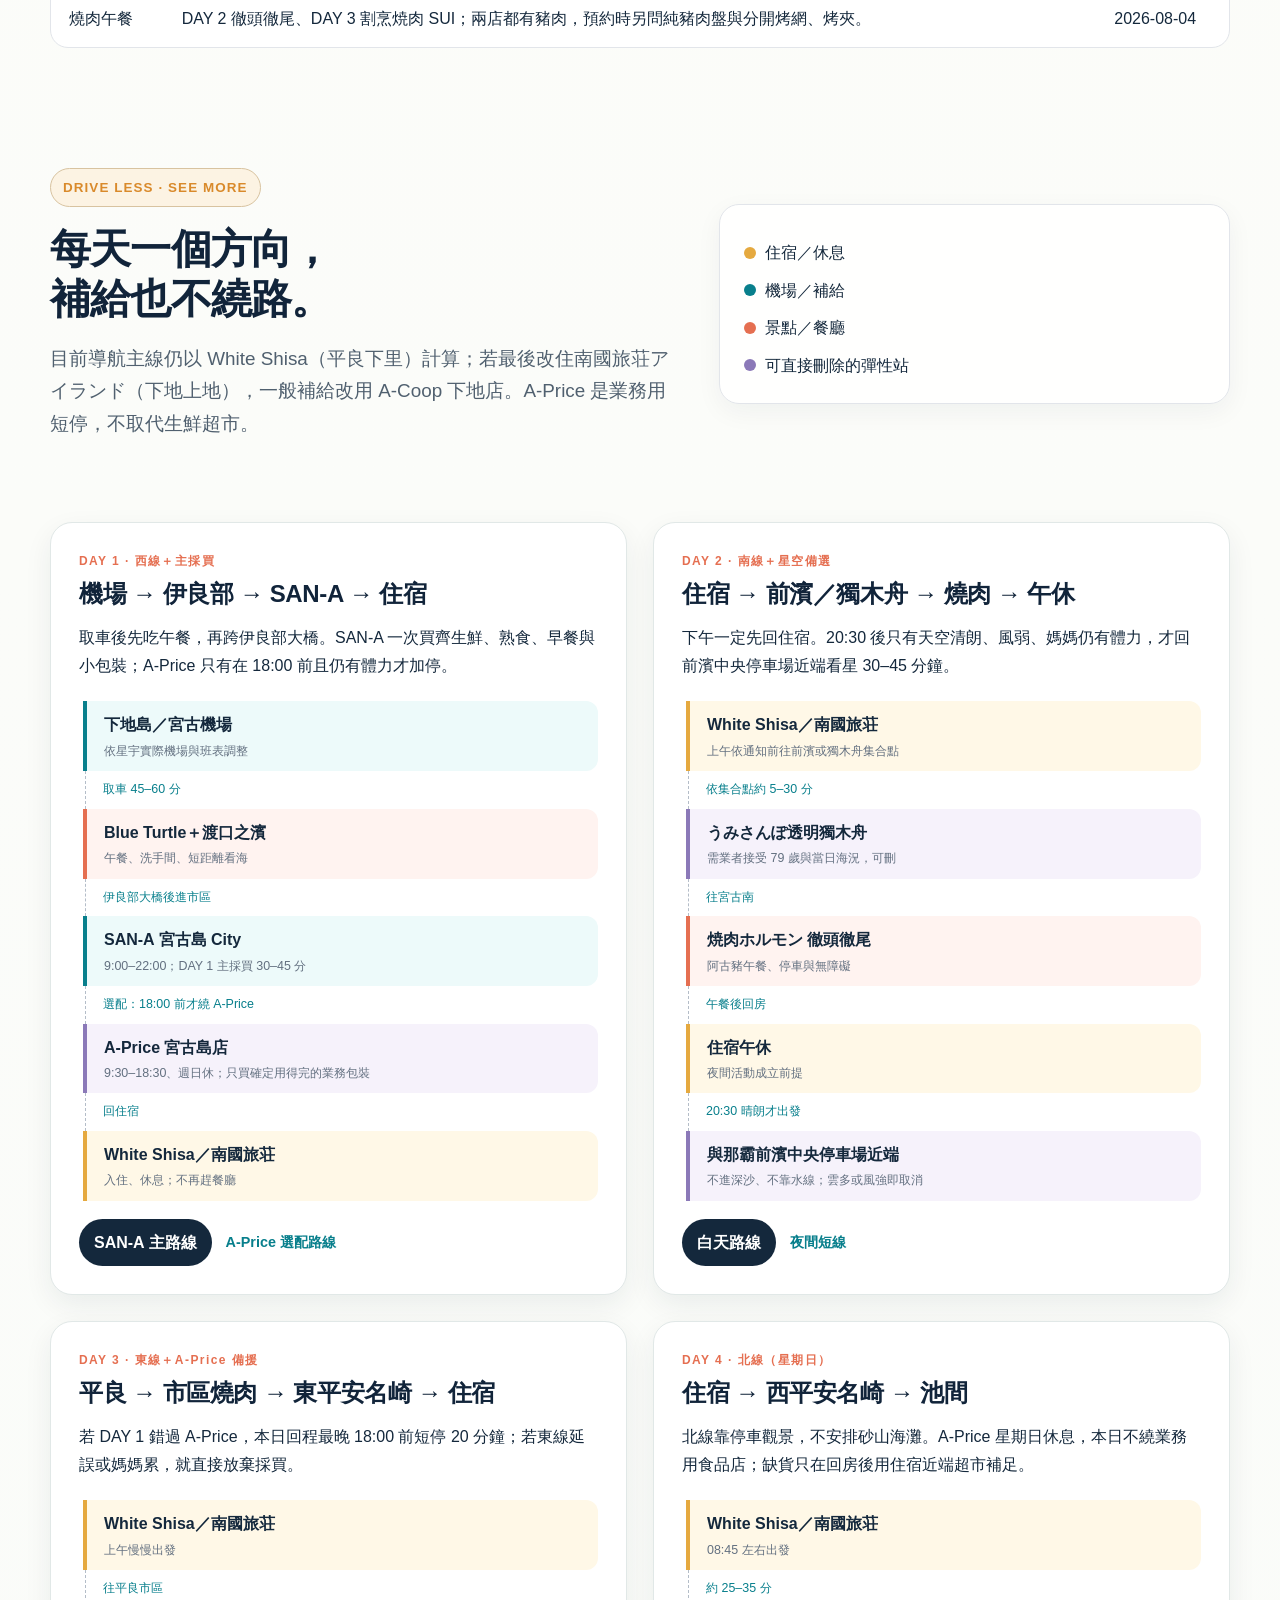
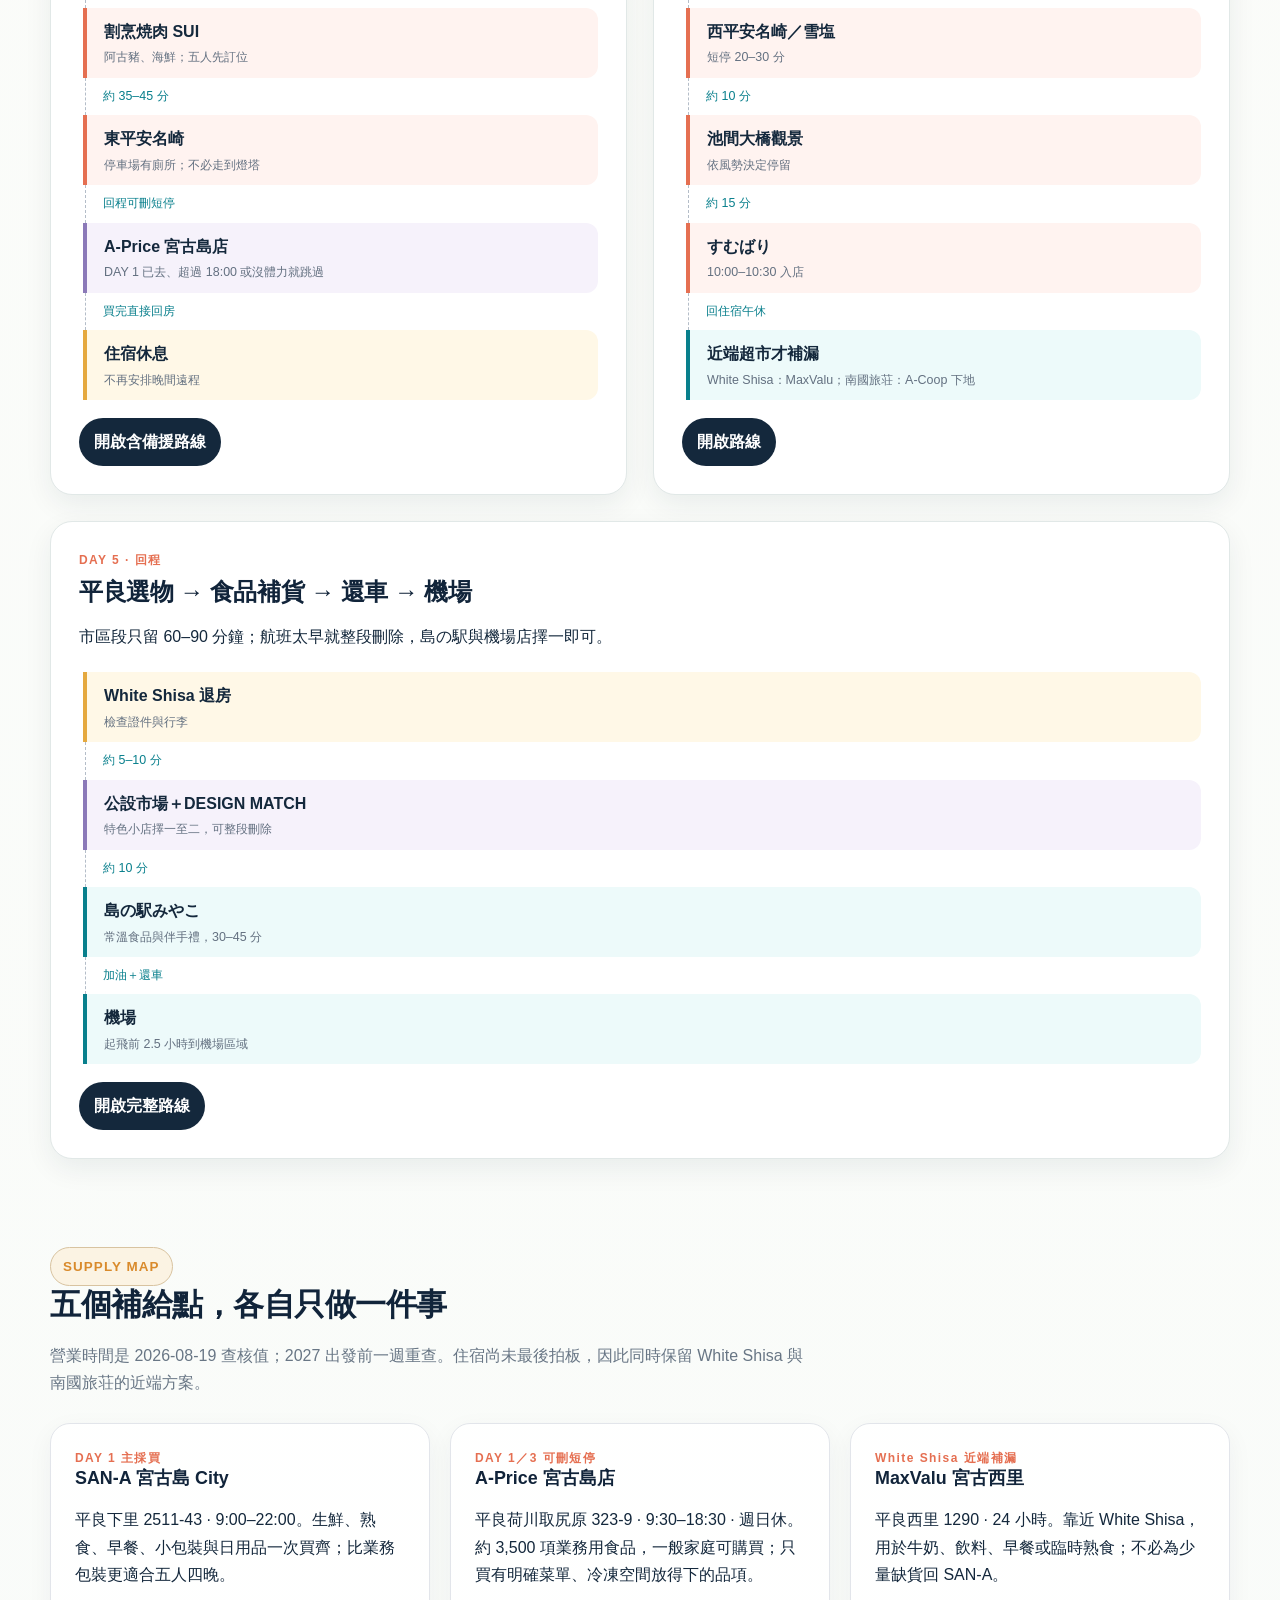
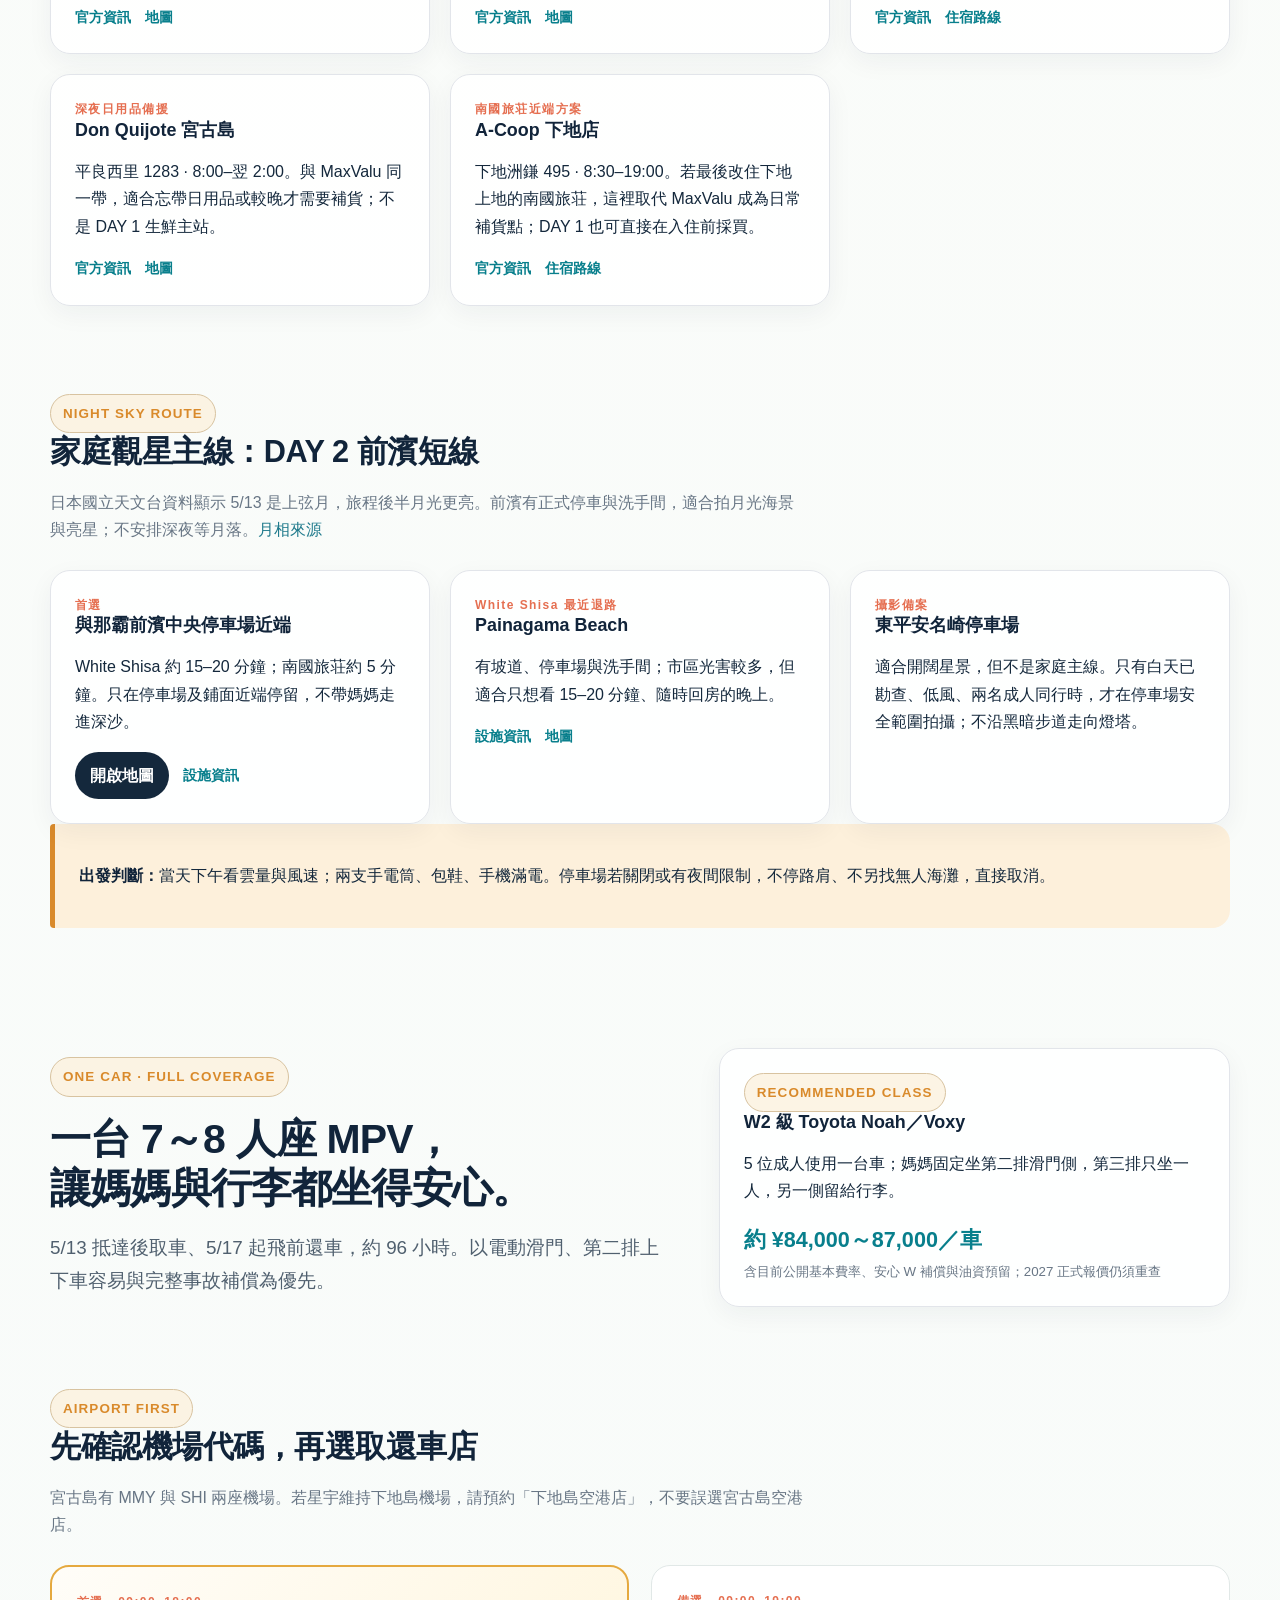
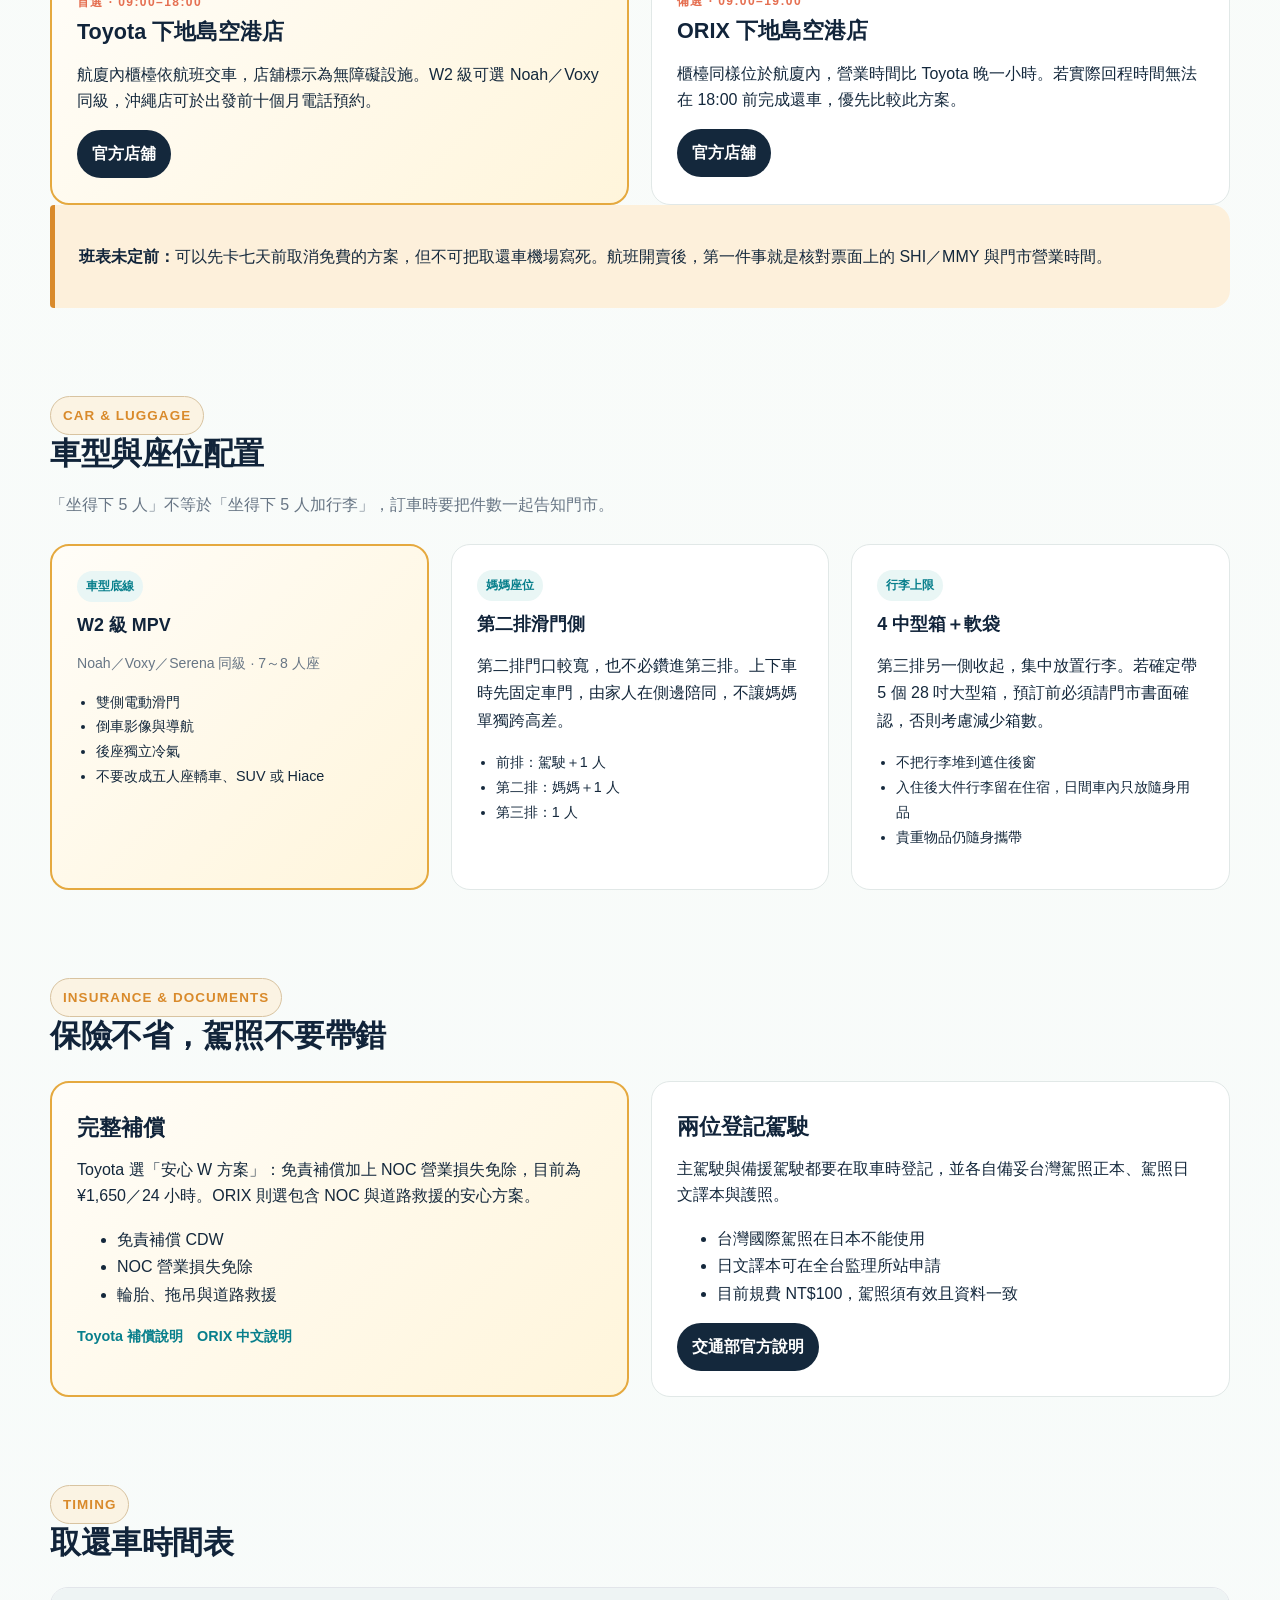
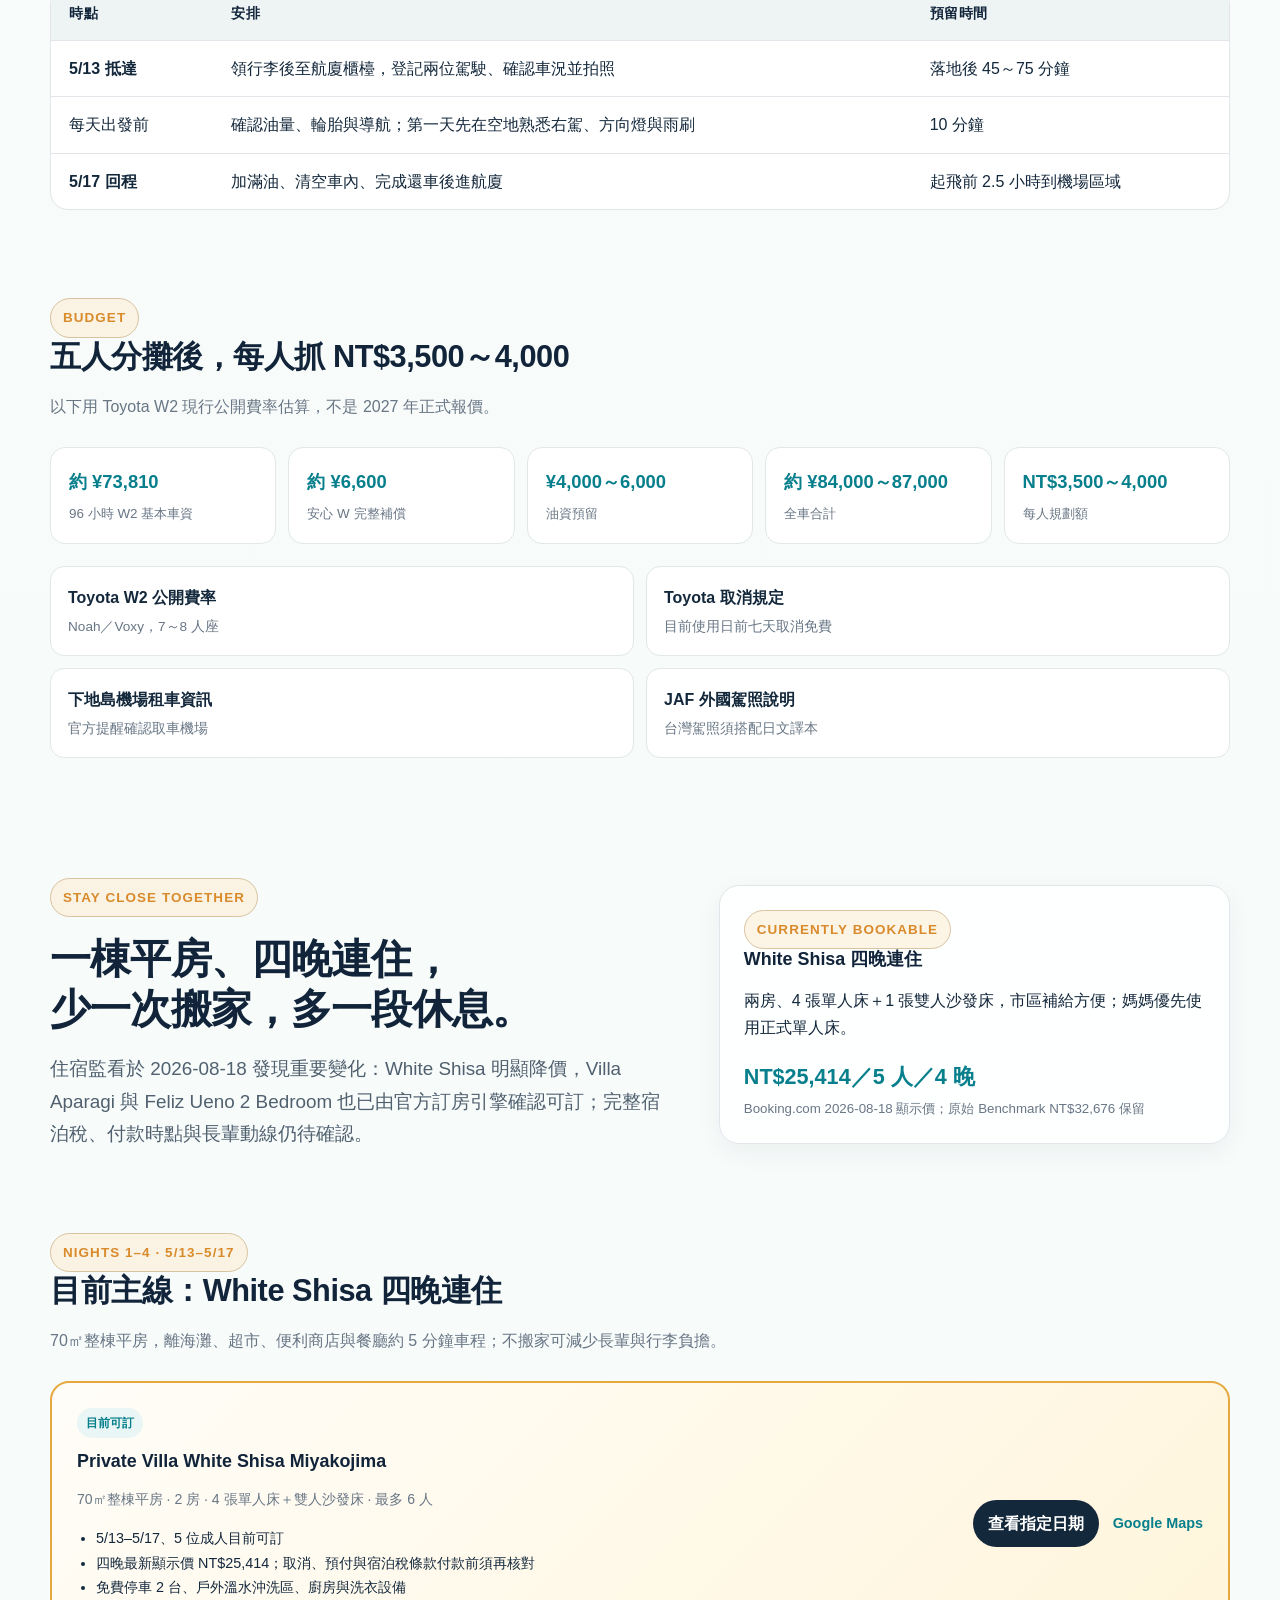
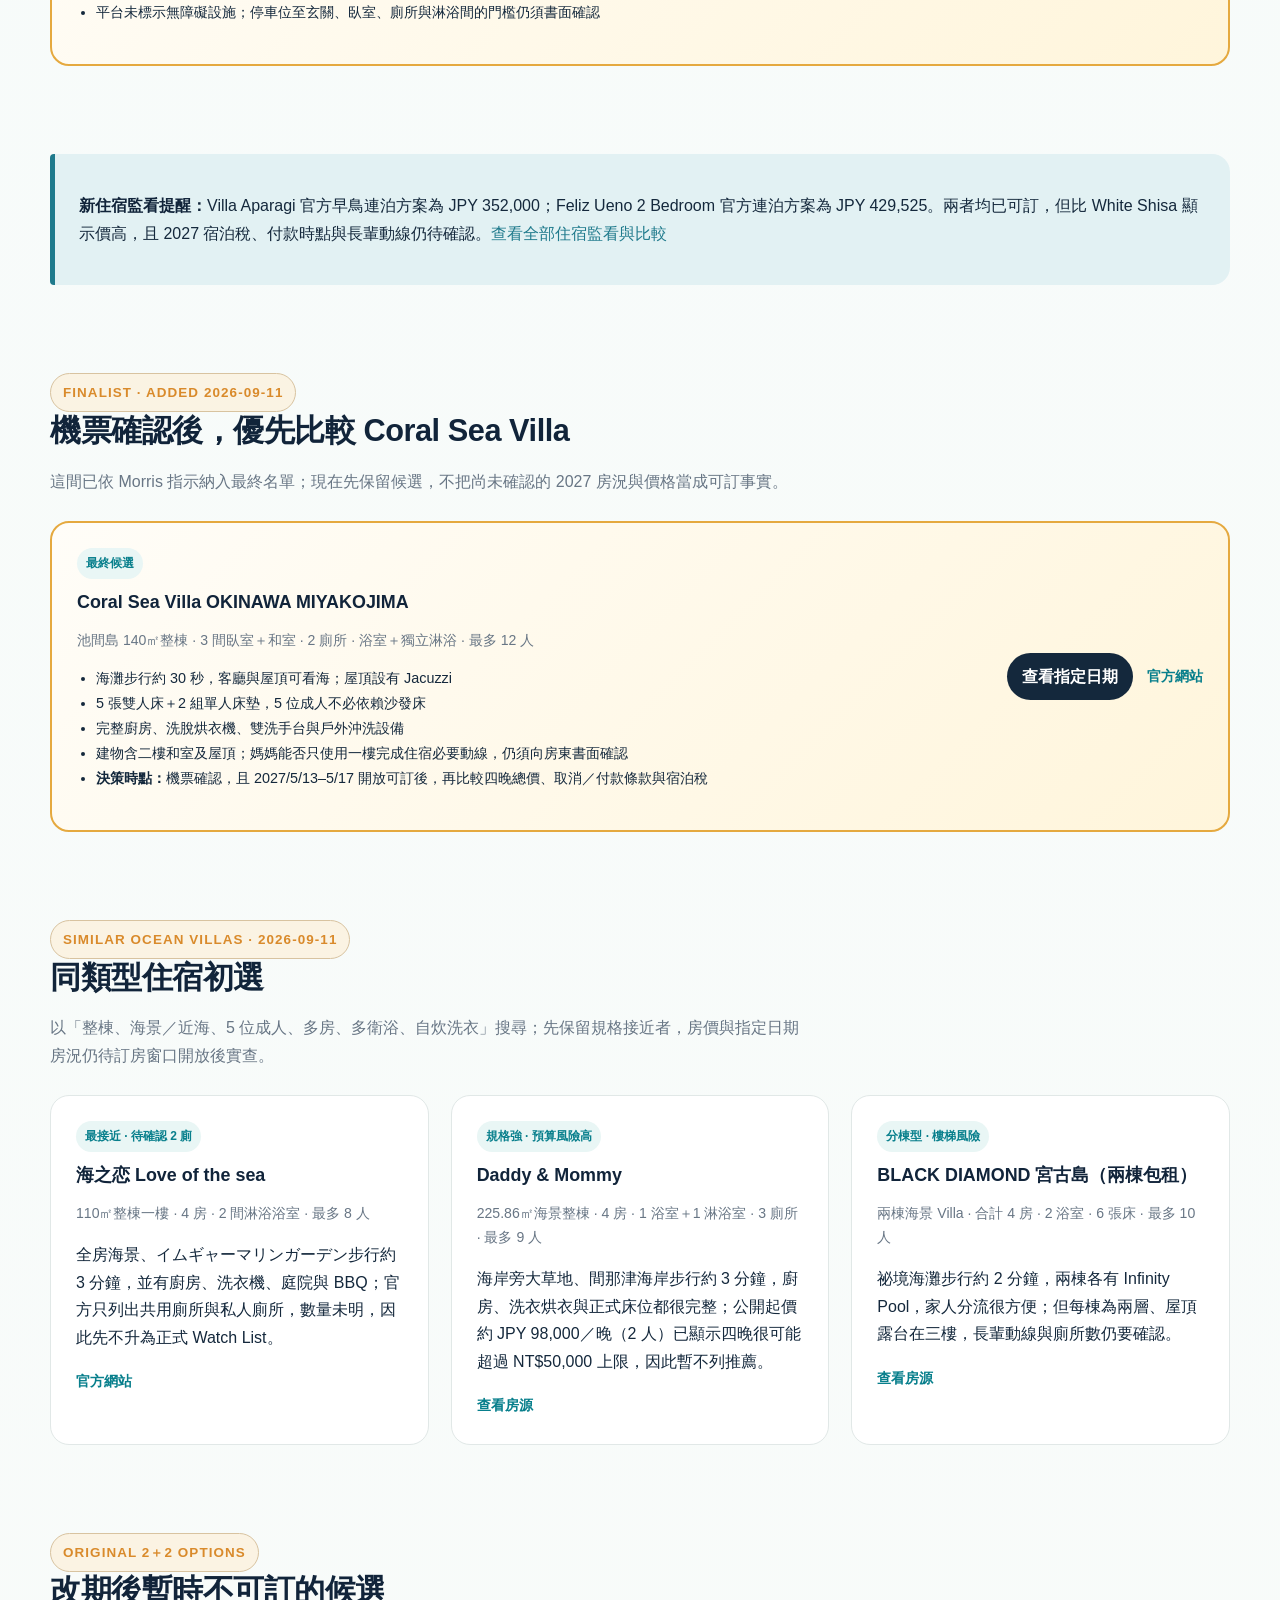
==== commit 628f73ae: "docs: 補充 2026-10-02 航班查詢結果 Co-Authored-By: Claude Sonnet 5.5 <noreply@anthropic.com> Claude-Session:" ====
--- a/index.html
+++ b/index.html
@@ -371,7 +371,7 @@
     <section class="shell section">
       <div class="section-header"><span class="eyebrow">Before booking</span><h2>出發前必須確認</h2></div>
       <div class="callout warning">
-        <p><strong>[航班] 星宇 2027 年 5 月尚無適用票價</strong>：2026-08-12 以 5 位成人查詢 5/13–5/17，官網回覆無適用票價或可售機位不足。週四去、週一回符合現行台北—下地島週一／週四班次基準，但仍須等 2027 班表與票價正式開放。</p>
+        <p><strong>[航班] 星宇 2027 年 5 月尚無適用票價</strong>：2026-08-12 以 5 位成人查詢 5/13–5/17，官網回覆無適用票價或可售機位不足。週四去、週一回符合現行台北—下地島週一／週四班次基準，但仍須等 2027 班表與票價正式開放。2026-10-02 再查：5 月屬夏季班表，台北預計每週 3 班、飛行日可能與現行不同；另有台中—下地島直飛可列備選。</p>
         <p><strong>[海上活動] 透明獨木舟是 DAY 2 天候備選，不是保證項目</strong>：うみさんぽ平台資料標示 0–80 歲且評價 5.0／56 則，官方也提供牽引；但 79 歲仍須在預約前取得業者書面接受，並由業者依健康、風浪與潮汐決定是否下水。</p>
         <p style="margin-bottom:0"><strong>[住宿] 原 2＋2 候選在新日期多數不可訂</strong>：White Shisa 5/13–5/17 四晚可訂，5 位成人約 NT$32,676；Villaze 5/13–5/15、Sora-Jima 與 Rakuten STAY 5/15–5/17 均顯示不可訂。完整無階差動線與取消條款仍須在付款前確認。</p>
       </div>
@@ -511,7 +511,7 @@
     </section></div>
 <div id="accommodation-watch" class="section-anchor" aria-label="住宿監看"><section class="shell hero document-hero watch-hero">
       <div><span class="eyebrow">ACCOMMODATION WATCH</span><h1>不是找最豪華，<br>是找五萬內最合適。</h1><p class="lead">每天快查優先候選、每週一與週四完整掃描。住宿顯示總價以 NT$50,000 為硬上限，超過上限不發推薦通知。</p><div class="status-row"><span class="pill current">每日 08:30 快查</span><span class="pill">週一／週四完整掃描</span><span class="pill">5 位成人 · 4 晚</span><span class="pill">總價 ≤ NT$50,000</span></div></div>
-      <div class="card stay-highlight"><span class="eyebrow">CURRENT BOOKING</span><h3>White Shisa</h3><strong class="price-big">NT$28,745</strong><small>原始 Benchmark NT$32,676 永久保留；最新顯示價與宿泊稅狀態分開追蹤。</small></div>
+      <div class="card stay-highlight"><span class="eyebrow">CURRENT BOOKING</span><h3>White Shisa</h3><strong class="price-big">NT$28,793</strong><small>原始 Benchmark NT$32,676 永久保留；最新顯示價與宿泊稅狀態分開追蹤。</small></div>
     </section>
     <section class="shell section watch-summary"><div class="callout"><strong>本次狀態：</strong>NO ACTIONABLE CHANGE；資料仍持續保留與比較。</div>
       <div class="callout warning"><p><strong>2027 宿泊稅：</strong>宮古島市＋沖繩縣自 2027/2/1 起合計 2%。訂房頁未明示含稅，或缺少可精算的每人每晚純住宿費時，Effective Cost 一律顯示「待確認」，不拿估值假裝精確。</p></div>
@@ -519,11 +519,11 @@
     <section class="shell section"><div class="section-header"><span class="eyebrow">LIVE COMPARISON · 2026-09-11</span><h2>住宿候選比較</h2><p>預設依「可訂＋高優先、分數、有效價差、未知、不可訂」排序。暫定分數表示仍有衛浴、長輩動線或完整成本未知。</p></div><div class="watch-grid"><article class="watch-card" data-status="AVAILABLE" data-score="69">
     <div class="watch-card-head"><div><span class="stay-rank">A</span><h3>南國旅荘アイランド</h3></div><strong class="watch-status">🟢 可訂</strong></div>
 
-    <div class="watch-price"><strong>NT$41,741</strong><span>5 人／4 晚顯示價</span></div>
+    <div class="watch-price"><strong>NT$41,658</strong><span>5 人／4 晚顯示價</span></div>
     <dl class="watch-facts">
       <div><dt>Effective</dt><dd>待確認</dd></div>
       <div><dt>五萬預算</dt><dd>符合</dd></div>
-      <div><dt>比 White Shisa</dt><dd>+NT$12,996（顯示價差）</dd></div>
+      <div><dt>比 White Shisa</dt><dd>+NT$12,865（顯示價差）</dd></div>
       <div><dt>Bedroom</dt><dd>5</dd></div>
       <div><dt>正式床位容量</dt><dd>5 人</dd></div>
       <div><dt>Toilet</dt><dd>2</dd></div>
@@ -536,7 +536,7 @@
       <div><dt>分數</dt><dd>69/100（暫定）</dd></div>
     </dl>
     <p class="watch-note">符合五萬預算與空間硬條件；確認長輩動線、宿泊稅與付款時點後可優先保留。</p>
-    <p class="watch-source-note">最後查核 2026-09-09 · Airbnb 顯示 5 位成人、4 晚 NT$41,741，較前次高 NT$84（0.20%），未達通知門檻；5 間臥室、2 間衛浴、2 間淋浴、2 間廁所、廚房與取消條款未變。</p>
+    <p class="watch-source-note">最後查核 2026-09-11 · Airbnb 顯示 5 位成人、4 晚 NT$41,658，較前次低 NT$83（0.20%），未達通知門檻；5 間臥室、2 間衛浴、2 間淋浴、2 間廁所、廚房與取消條款未變。</p>
     <div class="stay-actions"><a class="map-button" target="_blank" rel="noreferrer" href="https://www.airbnb.com.tw/rooms/44113904?check_in=2027-05-13&amp;check_out=2027-05-17&amp;guests=5&amp;adults=5">查房／訂房</a><a target="_blank" rel="noreferrer" href="https://385island.com/">Official</a></div>
   </article>
 <article class="watch-card" data-status="AVAILABLE" data-score="69">
@@ -546,7 +546,7 @@
     <dl class="watch-facts">
       <div><dt>Effective</dt><dd>待確認</dd></div>
       <div><dt>五萬預算</dt><dd>符合</dd></div>
-      <div><dt>比 White Shisa</dt><dd>+NT$9,197（顯示價差）</dd></div>
+      <div><dt>比 White Shisa</dt><dd>+NT$9,149（顯示價差）</dd></div>
       <div><dt>Bedroom</dt><dd>2</dd></div>
       <div><dt>正式床位容量</dt><dd>5 人</dd></div>
       <div><dt>Toilet</dt><dd>2</dd></div>
@@ -565,9 +565,9 @@
 <article class="watch-card" data-status="AVAILABLE" data-score="47">
     <div class="watch-card-head"><div><span class="stay-rank">BASELINE</span><h3>Private Villa White Shisa Miyakojima</h3></div><strong class="watch-status">🟢 可訂</strong></div>
 
-    <div class="watch-price"><strong>NT$28,745</strong><span>5 人／4 晚顯示價</span></div>
-    <dl class="watch-facts">
-      <div><dt>Effective</dt><dd>NT$28,745</dd></div>
+    <div class="watch-price"><strong>NT$28,793</strong><span>5 人／4 晚顯示價</span></div>
+    <dl class="watch-facts">
+      <div><dt>Effective</dt><dd>NT$28,793</dd></div>
       <div><dt>五萬預算</dt><dd>符合</dd></div>
       <div><dt>比 White Shisa</dt><dd>NT$0</dd></div>
       <div><dt>Bedroom</dt><dd>2</dd></div>
@@ -582,17 +582,17 @@
       <div><dt>分數</dt><dd>47/100（暫定）</dd></div>
     </dl>
     <p class="watch-note">目前基準；保留原始價，付款前確認取消與完整無階差動線。</p>
-    <p class="watch-source-note">最後查核 2026-09-09 · Booking.com 顯示 5 位成人、4 晚免費取消方案 NT$28,745，較前次高 NT$51（0.18%），頁面標示含稅費；同頁最低不可退款方案為 NT$26,035。取消與付款期限未變。</p>
+    <p class="watch-source-note">最後查核 2026-09-11 · Booking.com 顯示 5 位成人、4 晚免費取消方案 NT$28,793，較前次高 NT$48（0.17%），頁面標示含稅費；同頁最低不可退款方案為 NT$26,078。取消與付款期限未變。</p>
     <div class="stay-actions"><a class="map-button" target="_blank" rel="noreferrer" href="https://www.booking.com/hotel/jp/gong-gu-dao-white-shisa-howaitosisa.html?checkin=2027-05-13&amp;checkout=2027-05-17&amp;no_rooms=1&amp;group_adults=5&amp;selected_currency=TWD">查房／訂房</a><a target="_blank" rel="noreferrer" href="https://whiteshisa.com/">Official</a></div>
   </article>
 <article class="watch-card" data-status="AVAILABLE" data-score="43">
     <div class="watch-card-head"><div><span class="stay-rank">B</span><h3>繁華街區 4 房整層住宿（Airbnb）</h3></div><strong class="watch-status">🟢 可訂</strong></div>
 
-    <div class="watch-price"><strong>NT$46,385</strong><span>5 人／4 晚顯示價</span></div>
+    <div class="watch-price"><strong>NT$46,293</strong><span>5 人／4 晚顯示價</span></div>
     <dl class="watch-facts">
       <div><dt>Effective</dt><dd>待確認</dd></div>
       <div><dt>五萬預算</dt><dd>符合</dd></div>
-      <div><dt>比 White Shisa</dt><dd>+NT$17,640（顯示價差）</dd></div>
+      <div><dt>比 White Shisa</dt><dd>+NT$17,500（顯示價差）</dd></div>
       <div><dt>Bedroom</dt><dd>4</dd></div>
       <div><dt>正式床位容量</dt><dd>4 人</dd></div>
       <div><dt>Toilet</dt><dd>2</dd></div>
@@ -605,7 +605,7 @@
       <div><dt>分數</dt><dd>43/100（暫定）</dd></div>
     </dl>
     <p class="watch-note">符合五萬預算與空間硬條件，但長輩必須走樓梯；只列備案。</p>
-    <p class="watch-source-note">最後查核 2026-09-09 · Airbnb 顯示 5 位成人、4 晚 NT$46,385，較前次高 NT$92（0.20%），未達通知門檻；4 間臥室、2 間淋浴、2 間廁所、廚房、樓梯風險與取消條款未變。</p>
+    <p class="watch-source-note">最後查核 2026-09-11 · Airbnb 顯示 5 位成人、4 晚 NT$46,293，較前次低 NT$92（0.20%），未達通知門檻；4 間臥室、2 間淋浴、2 間廁所、廚房、樓梯風險與取消條款未變。</p>
     <div class="stay-actions"><a class="map-button" target="_blank" rel="noreferrer" href="https://www.airbnb.com.tw/rooms/1740296204787382563?check_in=2027-05-13&amp;check_out=2027-05-17&amp;adults=5">查房／訂房</a><a target="_blank" rel="noreferrer" href="https://www.airbnb.com.tw/rooms/1740296204787382563">Official</a></div>
   </article>
 <article class="watch-card" data-status="UNKNOWN" data-score="74">
@@ -651,7 +651,7 @@
       <div><dt>分數</dt><dd>60/100（暫定）</dd></div>
     </dl>
     <p class="watch-note">先保留追蹤；目前不能據此判定售罄。</p>
-    <p class="watch-source-note">最後查核 2026-09-09 · 官方 Tripla 以 2027-05-13 至 05-17、5 位成人、1 間查詢仍回覆 no available rooms；無法區分尚未釋房或已無房。頁面明示 2027-02-01 起宿泊稅於入住時另付。</p>
+    <p class="watch-source-note">最後查核 2026-09-11 · 官方 Tripla 以 2027-05-13 至 05-17、5 位成人、1 間查詢仍回覆 no available rooms；無法區分尚未釋房或已無房。頁面明示 2027-02-01 起宿泊稅於入住時另付。</p>
     <div class="stay-actions"><a class="map-button" target="_blank" rel="noreferrer" href="https://www.palm-resorts.com/en/villacapri">查房／訂房</a><a target="_blank" rel="noreferrer" href="https://www.palm-resorts.com/en/villacapri">Official</a></div>
   </article>
 <article class="watch-card" data-status="UNAVAILABLE_OR_NOT_RELEASED" data-score="17">
@@ -684,7 +684,7 @@
     <dl class="watch-facts">
       <div><dt>Effective</dt><dd>待確認</dd></div>
       <div><dt>五萬預算</dt><dd>超過</dd></div>
-      <div><dt>比 White Shisa</dt><dd>+NT$30,734（顯示價差）</dd></div>
+      <div><dt>比 White Shisa</dt><dd>+NT$30,686（顯示價差）</dd></div>
       <div><dt>Bedroom</dt><dd>3</dd></div>
       <div><dt>正式床位容量</dt><dd>6 人</dd></div>
       <div><dt>Toilet</dt><dd>3</dd></div>
@@ -697,7 +697,7 @@
       <div><dt>分數</dt><dd>70/100（暫定）</dd></div>
     </dl>
     <p class="watch-note">超過 NT$50,000 硬上限；保留歷史，但不建議。</p>
-    <p class="watch-source-note">最後查核 2026-09-09 · 官方 AirHost 仍顯示住宿費 JPY 240,000、追加人數費 JPY 20,000、清潔費 JPY 30,000，含消費稅總計 JPY 290,000；以最近完整掃描匯率換算仍超過 NT$50,000。</p>
+    <p class="watch-source-note">最後查核 2026-09-11 · 官方 AirHost 仍顯示住宿費 JPY 240,000、追加人數費 JPY 20,000、清潔費 JPY 30,000，含消費稅總計 JPY 290,000；以最近完整掃描匯率換算仍超過 NT$50,000。</p>
     <div class="stay-actions"><a class="map-button" target="_blank" rel="noreferrer" href="https://private-ingya.com/">查房／訂房</a><a target="_blank" rel="noreferrer" href="https://private-ingya.com/">Official</a></div>
   </article>
 <article class="watch-card" data-status="AVAILABLE" data-score="51">
@@ -707,7 +707,7 @@
     <dl class="watch-facts">
       <div><dt>Effective</dt><dd>待確認</dd></div>
       <div><dt>五萬預算</dt><dd>超過</dd></div>
-      <div><dt>比 White Shisa</dt><dd>+NT$43,450（顯示價差）</dd></div>
+      <div><dt>比 White Shisa</dt><dd>+NT$43,402（顯示價差）</dd></div>
       <div><dt>Bedroom</dt><dd>3</dd></div>
       <div><dt>正式床位容量</dt><dd>待確認</dd></div>
       <div><dt>Toilet</dt><dd>3</dd></div>
@@ -720,7 +720,7 @@
       <div><dt>分數</dt><dd>51/100（暫定）</dd></div>
     </dl>
     <p class="watch-note">超過 NT$50,000 硬上限；保留歷史，但不建議。</p>
-    <p class="watch-source-note">最後查核 2026-09-09 · 官方 Chillnn 月曆重新顯示 5/13 JPY 38,500、5/14–15 各 JPY 44,000、5/16 JPY 38,500；加上 60 日前連泊方案每人每晚 JPY 9,350，5 位四晚合計 JPY 352,000。由昨日灰色無價轉回可訂，但依最近完整掃描匯率換算約 NT$72,195，超過預算，故不通知。</p>
+    <p class="watch-source-note">最後查核 2026-09-11 · 官方 Chillnn 月曆仍顯示 5/13 JPY 38,500、5/14–15 各 JPY 44,000、5/16 JPY 38,500；加上 60 日前連泊方案每人每晚 JPY 9,350，5 位四晚合計 JPY 352,000。以最近完整掃描匯率換算仍超過 NT$50,000。</p>
     <div class="stay-actions"><a class="map-button" target="_blank" rel="noreferrer" href="https://villa-aparagi.booking.chillnn.com/ja/">查房／訂房</a><a target="_blank" rel="noreferrer" href="https://www.villa-aparagi.com/">Official</a></div>
   </article>
 <article class="watch-card" data-status="AVAILABLE" data-score="49">
@@ -730,7 +730,7 @@
     <dl class="watch-facts">
       <div><dt>Effective</dt><dd>待確認</dd></div>
       <div><dt>五萬預算</dt><dd>超過</dd></div>
-      <div><dt>比 White Shisa</dt><dd>+NT$26,821（顯示價差）</dd></div>
+      <div><dt>比 White Shisa</dt><dd>+NT$26,773（顯示價差）</dd></div>
       <div><dt>Bedroom</dt><dd>3</dd></div>
       <div><dt>正式床位容量</dt><dd>待確認</dd></div>
       <div><dt>Toilet</dt><dd>待確認</dd></div>
@@ -743,7 +743,7 @@
       <div><dt>分數</dt><dd>49/100（暫定）</dd></div>
     </dl>
     <p class="watch-note">超過 NT$50,000 硬上限；保留歷史，但不建議。</p>
-    <p class="watch-source-note">最後查核 2026-09-09 · 官方 Beds24 仍顯示 5 位成人、四晚 JPY 270,920（2–5 night plan，10% OFF），超過預算。3 晚以上免費租車仍須 EARTHCAR 會員註冊及另行預約，保險、車型與可量化價值未確認。</p>
+    <p class="watch-source-note">最後查核 2026-09-11 · 官方 Beds24 仍顯示 5 位成人、四晚 JPY 270,920（2–5 night plan，10% OFF），超過預算。3 晚以上免費租車仍須 EARTHCAR 會員註冊及另行預約，保險、車型與可量化價值未確認。</p>
     <div class="stay-actions"><a class="map-button" target="_blank" rel="noreferrer" href="https://villaze.net/maehama/">查房／訂房</a><a target="_blank" rel="noreferrer" href="https://villaze.net/maehama/">Official</a></div>
   </article>
 <article class="watch-card" data-status="AVAILABLE" data-score="28">
@@ -753,7 +753,7 @@
     <dl class="watch-facts">
       <div><dt>Effective</dt><dd>待確認</dd></div>
       <div><dt>五萬預算</dt><dd>超過</dd></div>
-      <div><dt>比 White Shisa</dt><dd>+NT$41,303（顯示價差）</dd></div>
+      <div><dt>比 White Shisa</dt><dd>+NT$41,255（顯示價差）</dd></div>
       <div><dt>Bedroom</dt><dd>待確認</dd></div>
       <div><dt>正式床位容量</dt><dd>待確認</dd></div>
       <div><dt>Toilet</dt><dd>2</dd></div>
@@ -776,7 +776,7 @@
     <dl class="watch-facts">
       <div><dt>Effective</dt><dd>待確認</dd></div>
       <div><dt>五萬預算</dt><dd>超過</dd></div>
-      <div><dt>比 White Shisa</dt><dd>+NT$59,351（顯示價差）</dd></div>
+      <div><dt>比 White Shisa</dt><dd>+NT$59,303（顯示價差）</dd></div>
       <div><dt>Bedroom</dt><dd>2</dd></div>
       <div><dt>正式床位容量</dt><dd>待確認</dd></div>
       <div><dt>Toilet</dt><dd>待確認</dd></div>
@@ -789,7 +789,7 @@
       <div><dt>分數</dt><dd>24/100（暫定）</dd></div>
     </dl>
     <p class="watch-note">超過 NT$50,000 硬上限；保留歷史，但不建議。</p>
-    <p class="watch-source-note">最後查核 2026-09-09 · 官方 Chillnn 已完整選定目標日期、5 位成人、2 Bedroom Type with Pool 與 3 晚以上連泊方案，仍顯示原價 JPY 477,250、總額 JPY 429,525，超過預算。房型 115 平方公尺、4 張半雙人床加 3 組日式床墊；toilet 與 bathroom/shower 數量仍未官方確認。</p>
+    <p class="watch-source-note">最後查核 2026-09-11 · 官方 Chillnn 已完整選定目標日期、5 位成人、2 Bedroom Type with Pool 與 3 晚以上連泊方案，仍顯示原價 JPY 477,250、總額 JPY 429,525，超過預算。房型 115 平方公尺、4 張半雙人床加 3 組日式床墊；toilet 與 bathroom/shower 數量仍未官方確認。</p>
     <div class="stay-actions"><a class="map-button" target="_blank" rel="noreferrer" href="https://nikken-hotelmgt.co.jp/ueno/">查房／訂房</a><a target="_blank" rel="noreferrer" href="https://nikken-hotelmgt.co.jp/ueno/">Official</a></div>
   </article></div></section>
     <section class="shell section"><div class="section-header"><span class="eyebrow">HOW TO READ</span><h2>未知就是待確認，不是零</h2></div><div class="grid grid-3"><article class="card"><h3>房況</h3><p>「未釋房或無房」只代表目前沒有可售結果，不能斷言售罄。</p></article><article class="card"><h3>衛浴</h3><p>Bathroom 不推論成 Toilet；戶外沖沙 Shower 不計為完整 Bathroom。</p></article><article class="card"><h3>價格</h3><p>顯示價與 Effective Cost 分開；稅金、強制費用或租車價值不完整時不計換房價差。</p></article></div></section></div>
